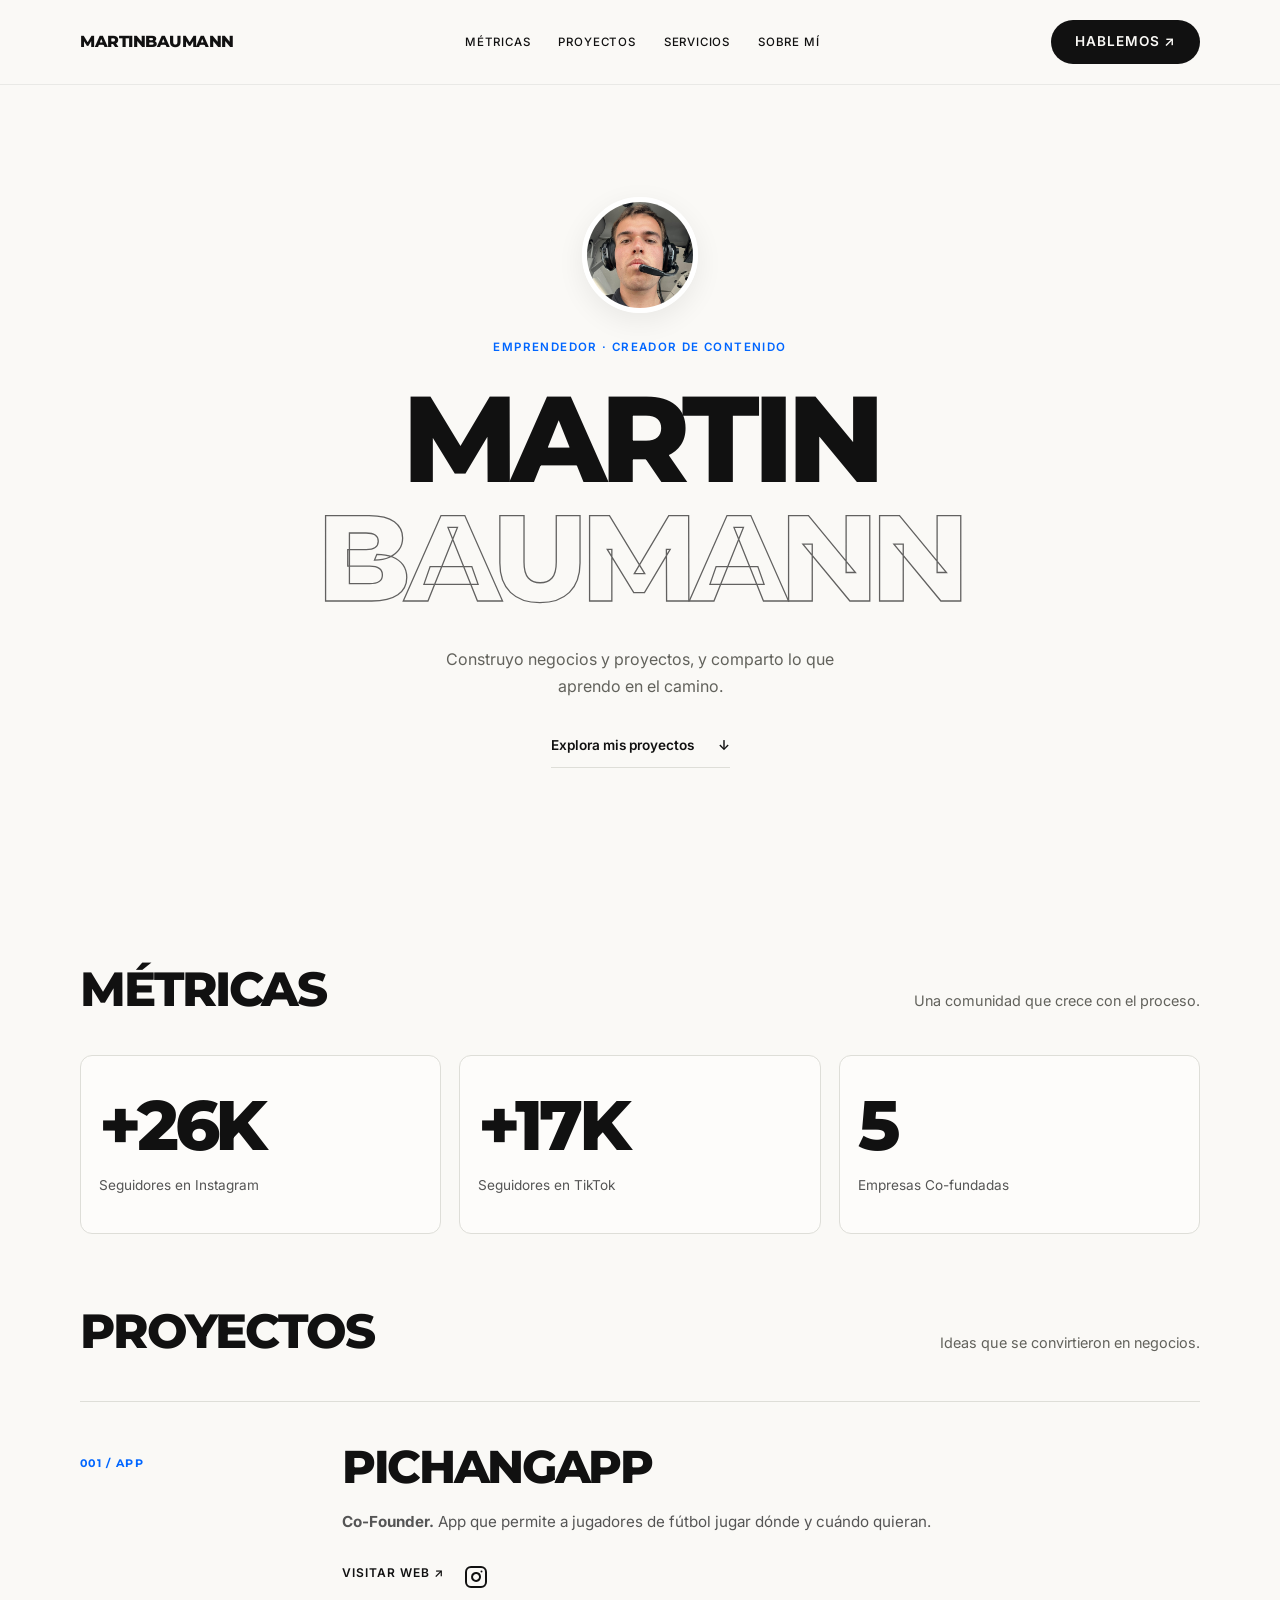
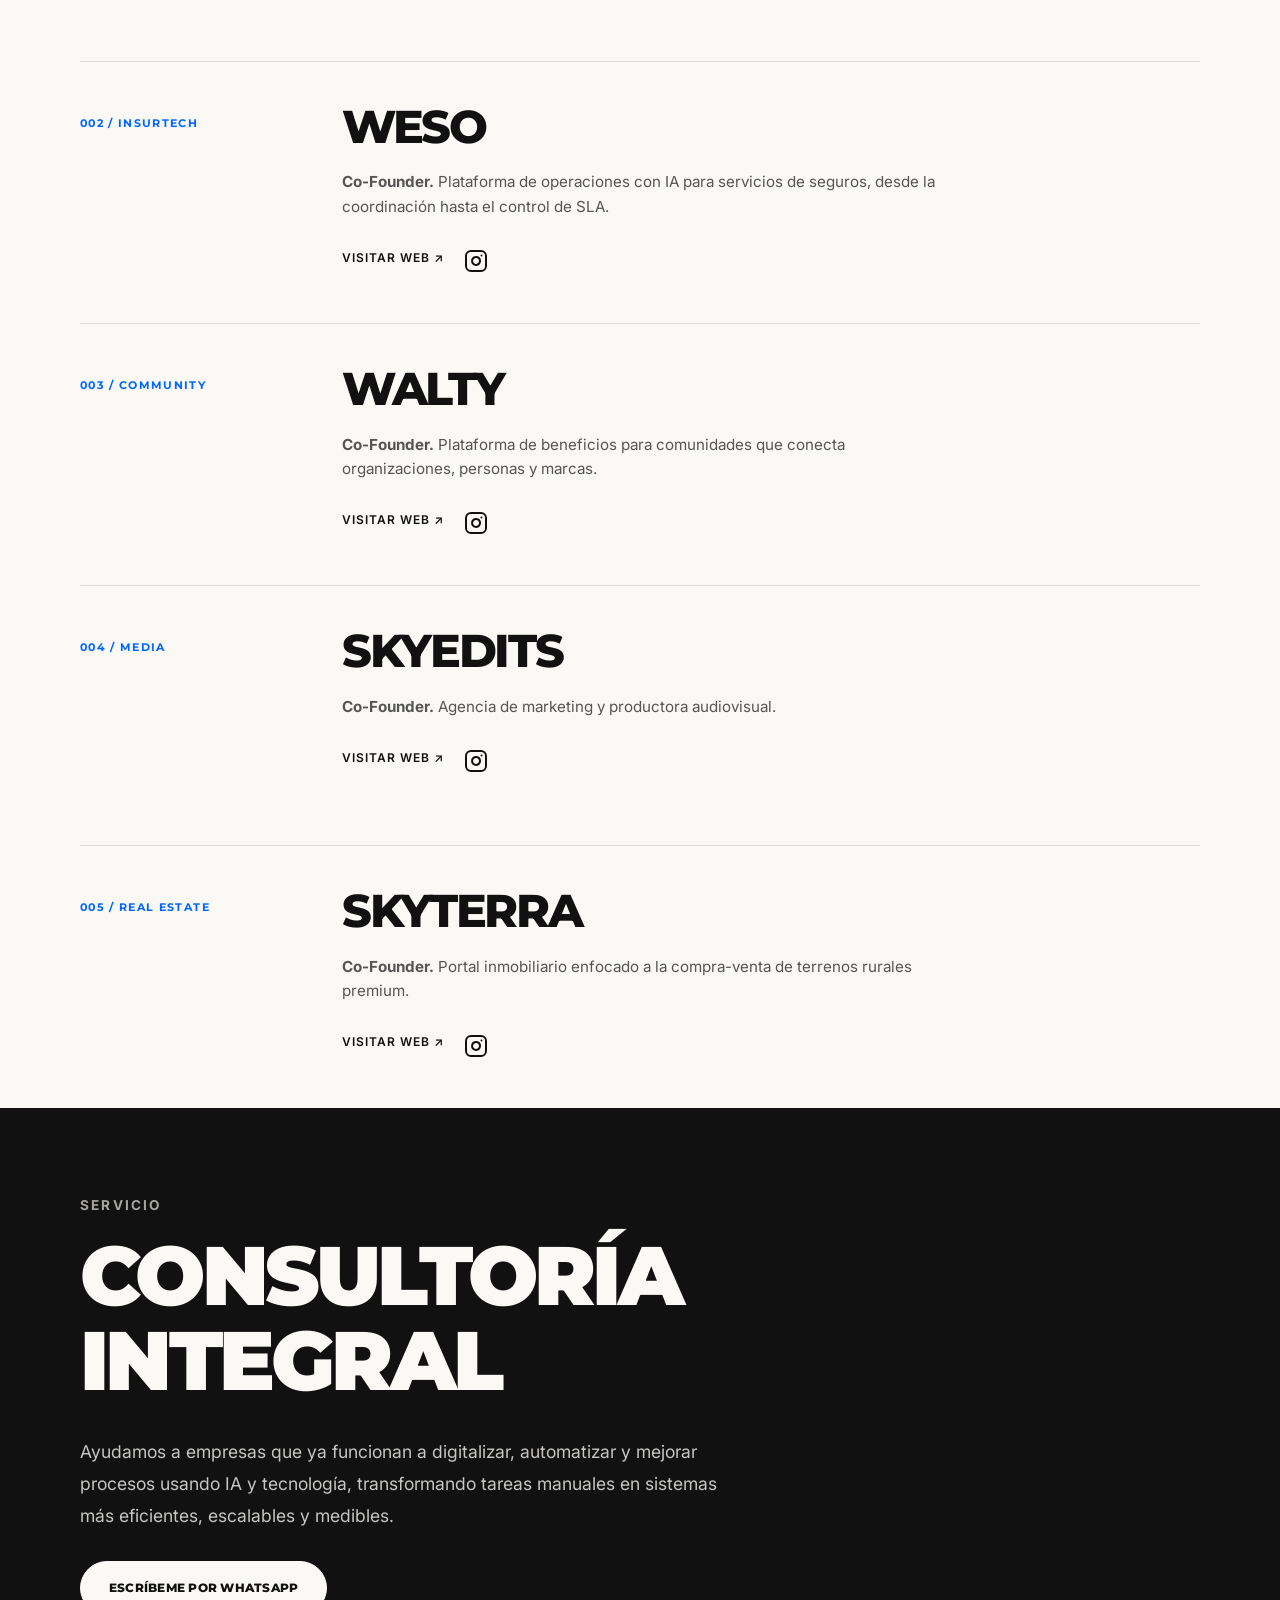
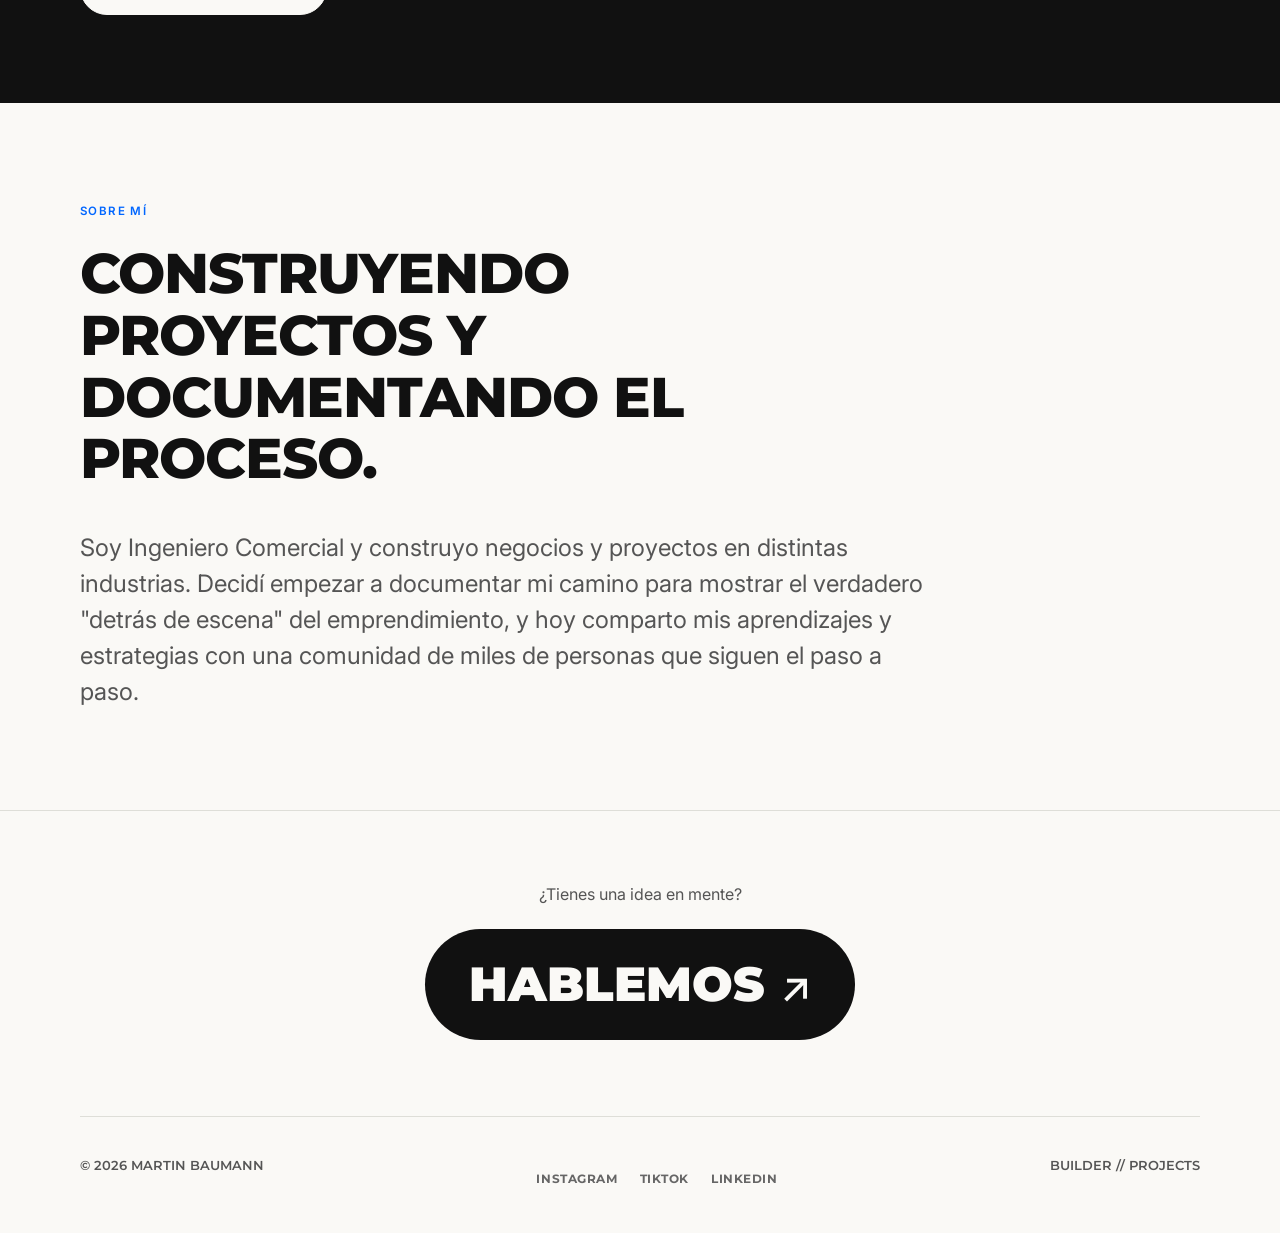
==== index.html @ 8dc0c532 "feat: update bio copy and add social media links to WESO and Walty projects" ====
<!doctype html>
<html lang="es">
  <head>
    <meta charset="UTF-8" />
    <meta name="viewport" content="width=device-width, initial-scale=1.0" />
    <title>Martin Baumann | Emprendedor, Creador de Contenido e Ingeniero Comercial</title>
    <meta
      name="description"
      content="Portfolio de Martin Baumann. Ingeniero Comercial, Emprendedor y Creador de Contenido. Conoce mis proyectos, métricas y servicios."
    />
    <meta name="keywords" content="Martin Baumann, Emprendedor, Creador de Contenido, Ingeniero Comercial, Desarrollo Web, Marketing Integral, Inteligencia Artificial, PichangApp, WESO, Walty, SkyEdits, SkyTerra" />
    <meta name="author" content="Martin Baumann" />
    <meta name="robots" content="index, follow" />
    
    <!-- Open Graph / Facebook -->
    <meta property="og:type" content="website" />
    <meta property="og:title" content="Martin Baumann | Emprendedor y Creador de Contenido" />
    <meta property="og:description" content="Portfolio de Martin Baumann. Ingeniero Comercial, Emprendedor y Creador de Contenido. Conoce mis proyectos, servicios y contactemos." />
    
    <!-- Twitter -->
    <meta name="twitter:card" content="summary_large_image" />
    <meta name="twitter:title" content="Martin Baumann | Emprendedor y Creador de Contenido" />
    <meta name="twitter:description" content="Portfolio de Martin Baumann. Ingeniero Comercial, Emprendedor y Creador de Contenido. Conoce mis proyectos, servicios y contactemos." />

    <meta name="theme-color" content="#faf9f6" />
    <meta name="apple-mobile-web-app-capable" content="yes" />
    <!-- Schema.org para Persona y Organizaciones -->
    <script type="application/ld+json">
    {
      "@context": "https://schema.org",
      "@type": "Person",
      "name": "Martin Baumann",
      "url": "https://martinbaumann.com",
      "jobTitle": "Emprendedor, Creador de Contenido e Ingeniero Comercial",
      "alumniOf": {
        "@type": "CollegeOrUniversity",
        "name": "Universidad Adolfo Ibáñez"
      },
      "founder": [
        {
          "@type": "Organization",
          "name": "WESO",
          "url": "https://weso.ai/"
        },
        {
          "@type": "Organization",
          "name": "Walty",
          "url": "https://walty.cl/"
        },
        {
          "@type": "Organization",
          "name": "PichangApp",
          "url": "https://www.pichang.app"
        },
        {
          "@type": "Organization",
          "name": "SkyEdits",
          "url": "https://www.skyedits.com"
        },
        {
          "@type": "Organization",
          "name": "SkyTerra",
          "url": "https://www.skyterra.cl"
        }
      ],
      "sameAs": [
        "https://instagram.com/martinbaumann_",
        "https://www.tiktok.com/@martinbaumann_",
        "https://www.linkedin.com/in/martin-baumann-064b62186/"
      ],
      "knowsAbout": ["Emprendimiento", "Desarrollo Web", "Marketing Integral", "Inteligencia Artificial", "Negocios"]
    }
    </script>
    <link rel="icon" href="favicon.svg" type="image/svg+xml" />
    <link rel="stylesheet" href="styles.css?v=9" />
  </head>
  <body>
    <a class="skip-link" href="#contenido">Saltar al contenido</a>

    <nav aria-label="Navegación principal">
      <a href="#hero" class="logo">MARTINBAUMANN</a>
      <ul class="nav-links">
        <li><a href="#metricas" title="Ver mis métricas y estadísticas">Métricas</a></li>
        <li><a href="#proyectos" title="Explorar los proyectos y empresas que he fundado">Proyectos</a></li>
        <li><a href="#servicios" title="Conoce los servicios que ofrezco para tu empresa">Servicios</a></li>
        <li><a href="#sobre-mi" title="Lee más sobre mi historia y perfil profesional">Sobre mí</a></li>
      </ul>
      <a href="https://instagram.com/martinbaumann_" target="_blank" rel="noreferrer" class="nav-cta" title="Contáctame enviándome un mensaje directo">Hablemos ↗</a>
    </nav>

    <main id="contenido" tabindex="-1">
      <!-- HERO SECTION -->
      <section id="hero">
        <div class="hero-title-container container">
          <div class="profile-pic-container">
            <img src="profile.jpg" alt="Martin Baumann" class="profile-pic" />
          </div>
          <p class="hero-eyebrow">Emprendedor · Creador de contenido</p>
          <h1><span class="huge-type">MARTIN</span>
          <span class="huge-type outline-text">BAUMANN</span></h1>
          <p class="hero-description">Construyo negocios y proyectos, y comparto lo que aprendo en el camino.</p>
          <a class="hero-link" href="#proyectos">Explora mis proyectos <span aria-hidden="true">↓</span></a>
        </div>
      </section>

      <!-- METRICS SECTION -->
      <section id="metricas" class="container">
        <div class="section-heading"><h2>Métricas</h2><p>Una comunidad que crece con el proceso.</p></div>
        <div class="metrics-grid">
          <div class="metric-card">
            <span class="huge-type">+<span class="counter" data-target="26">26</span>K</span>
            <p>Seguidores en Instagram</p>
          </div>
          <div class="metric-card">
            <span class="huge-type">+<span class="counter" data-target="17">17</span>K</span>
            <p>Seguidores en TikTok</p>
          </div>
          <div class="metric-card">
            <span class="huge-type"><span class="counter" data-target="5">5</span></span>
            <p>Empresas Co-fundadas</p>
          </div>
        </div>
      </section>

      <!-- WORK SECTION -->
      <section id="proyectos" class="container">
        <div class="section-heading"><h2>Proyectos</h2><p>Ideas que se convirtieron en negocios.</p></div>

        <div class="projects-list">
          <!-- Project 1 -->
          <div class="project-row">
            <div class="project-meta">
              <span>001 / APP</span>
            </div>
            <div class="project-content">
              <h3 class="huge-type">PICHANGAPP</h3>
              <p><strong>Co-Founder.</strong> App que permite a jugadores de fútbol jugar dónde y cuándo quieran.</p>
              <div class="project-actions">
                <a href="https://www.pichang.app" target="_blank" rel="noreferrer" title="Visitar el sitio web oficial de PichangApp">VISITAR WEB ↗</a>
                <a href="https://instagram.com/pichang.app" target="_blank" rel="noreferrer" class="project-social" aria-label="Instagram de PichangApp">
                  <svg xmlns="http://www.w3.org/2000/svg" width="24" height="24" viewBox="0 0 24 24" fill="none" stroke="currentColor" stroke-width="2" stroke-linecap="round" stroke-linejoin="round"><rect width="20" height="20" x="2" y="2" rx="5" ry="5"></rect><path d="M16 11.37A4 4 0 1 1 12.63 8 4 4 0 0 1 16 11.37z"></path><line x1="17.5" x2="17.51" y1="6.5" y2="6.5"></line></svg>
                </a>
              </div>
            </div>
          </div>

          <!-- Project 2 -->
          <div class="project-row">
            <div class="project-meta">
              <span>002 / INSURTECH</span>
            </div>
            <div class="project-content">
              <h3 class="huge-type">WESO</h3>
              <p><strong>Co-Founder.</strong> Plataforma de operaciones con IA para servicios de seguros, desde la coordinación hasta el control de SLA.</p>
              <div class="project-actions">
                <a href="https://weso.ai/" target="_blank" rel="noreferrer" title="Visitar el sitio web oficial de WESO">VISITAR WEB ↗</a>
                <a href="https://instagram.com/getweso" target="_blank" rel="noreferrer" class="project-social" aria-label="Instagram de WESO">
                  <svg xmlns="http://www.w3.org/2000/svg" width="24" height="24" viewBox="0 0 24 24" fill="none" stroke="currentColor" stroke-width="2" stroke-linecap="round" stroke-linejoin="round"><rect width="20" height="20" x="2" y="2" rx="5" ry="5"></rect><path d="M16 11.37A4 4 0 1 1 12.63 8 4 4 0 0 1 16 11.37z"></path><line x1="17.5" x2="17.51" y1="6.5" y2="6.5"></line></svg>
                </a>
              </div>
            </div>
          </div>

          <!-- Project 3 -->
          <div class="project-row">
            <div class="project-meta">
              <span>003 / COMMUNITY</span>
            </div>
            <div class="project-content">
              <h3 class="huge-type">WALTY</h3>
              <p><strong>Co-Founder.</strong> Plataforma de beneficios para comunidades que conecta organizaciones, personas y marcas.</p>
              <div class="project-actions">
                <a href="https://walty.cl/" target="_blank" rel="noreferrer" title="Visitar el sitio web oficial de Walty">VISITAR WEB ↗</a>
                <a href="https://instagram.com/walty.cl" target="_blank" rel="noreferrer" class="project-social" aria-label="Instagram de Walty">
                  <svg xmlns="http://www.w3.org/2000/svg" width="24" height="24" viewBox="0 0 24 24" fill="none" stroke="currentColor" stroke-width="2" stroke-linecap="round" stroke-linejoin="round"><rect width="20" height="20" x="2" y="2" rx="5" ry="5"></rect><path d="M16 11.37A4 4 0 1 1 12.63 8 4 4 0 0 1 16 11.37z"></path><line x1="17.5" x2="17.51" y1="6.5" y2="6.5"></line></svg>
                </a>
              </div>
            </div>
          </div>

          <!-- Project 4 -->
          <div class="project-row">
            <div class="project-meta">
              <span>004 / MEDIA</span>
            </div>
            <div class="project-content">
              <h3 class="huge-type">SKYEDITS</h3>
              <p><strong>Co-Founder.</strong> Agencia de marketing y productora audiovisual.</p>
              <div class="project-actions">
                <a href="https://www.skyedits.com" target="_blank" rel="noreferrer" title="Visitar el sitio web oficial de SkyEdits">VISITAR WEB ↗</a>
                <a href="https://instagram.com/skyedits.cl" target="_blank" rel="noreferrer" class="project-social" aria-label="Instagram de SkyEdits">
                  <svg xmlns="http://www.w3.org/2000/svg" width="24" height="24" viewBox="0 0 24 24" fill="none" stroke="currentColor" stroke-width="2" stroke-linecap="round" stroke-linejoin="round"><rect width="20" height="20" x="2" y="2" rx="5" ry="5"></rect><path d="M16 11.37A4 4 0 1 1 12.63 8 4 4 0 0 1 16 11.37z"></path><line x1="17.5" x2="17.51" y1="6.5" y2="6.5"></line></svg>
                </a>
              </div>
            </div>
          </div>

          <!-- Project 5 -->
          <div class="project-row">
            <div class="project-meta">
              <span>005 / REAL ESTATE</span>
            </div>
            <div class="project-content">
              <h3 class="huge-type">SKYTERRA</h3>
              <p><strong>Co-Founder.</strong> Portal inmobiliario enfocado a la compra-venta de terrenos rurales premium.</p>
              <div class="project-actions">
                <a href="https://www.skyterra.cl" target="_blank" rel="noreferrer" title="Visitar el sitio web oficial de SkyTerra">VISITAR WEB ↗</a>
                <a href="https://instagram.com/skyterra.cl" target="_blank" rel="noreferrer" class="project-social" aria-label="Instagram de SkyTerra">
                  <svg xmlns="http://www.w3.org/2000/svg" width="24" height="24" viewBox="0 0 24 24" fill="none" stroke="currentColor" stroke-width="2" stroke-linecap="round" stroke-linejoin="round"><rect width="20" height="20" x="2" y="2" rx="5" ry="5"></rect><path d="M16 11.37A4 4 0 1 1 12.63 8 4 4 0 0 1 16 11.37z"></path><line x1="17.5" x2="17.51" y1="6.5" y2="6.5"></line></svg>
                </a>
              </div>
            </div>
          </div>
        </div>
      </section>

      <!-- SERVICES SECTION -->
      <section id="servicios" class="services-section">
        <div class="services-inner">
          <p class="service-eyebrow">Servicio</p>
          <h2>Consultoría Integral</h2>
          <p class="service-copy">
            Ayudamos a empresas que ya funcionan a digitalizar, automatizar y mejorar procesos usando IA y tecnología, transformando tareas manuales en sistemas más eficientes, escalables y medibles.
          </p>
          <a
            href="https://wa.me/56999444522?text=Hola%20Martin%2C%20quiero%20conversar%20sobre%20consultor%C3%ADa%20integral%20para%20mi%20empresa."
            target="_blank"
            rel="noreferrer"
            class="service-whatsapp"
            title="Escríbeme por WhatsApp"
          >
            Escríbeme por WhatsApp
          </a>
        </div>
      </section>

      <!-- INTRO -->
      <section id="sobre-mi">
        <div class="container">
          <div class="about-content">
            <p class="hero-eyebrow">Sobre mí</p>
            <h2 style="font-size: clamp(2rem, 5vw, 3.5rem); line-height: 1.1; font-family: var(--heading-font); margin-bottom: 40px; text-transform: uppercase; font-weight: 800; letter-spacing: -1px;">
              Construyendo proyectos y documentando el proceso.
            </h2>
            <p style="font-size: clamp(1.2rem, 3vw, 1.5rem); font-weight: 400; color: #555; line-height: 1.5;">
              Soy Ingeniero Comercial y construyo negocios y proyectos en distintas industrias. Decidí empezar a documentar mi camino para mostrar el verdadero "detrás de escena" del emprendimiento, y hoy comparto mis aprendizajes y estrategias con una comunidad de miles de personas que siguen el paso a paso.
            </p>
          </div>
        </div>
      </section>

      <!-- FOOTER / CONTACT -->
      <footer id="contacto">
        <div class="container">
          <div class="footer-cta">
            <p class="cta-subtitle">¿Tienes una idea en mente?</p>
            <a href="https://instagram.com/martinbaumann_" target="_blank" rel="noreferrer" class="massive-text-cta" title="Enviar mensaje directo por Instagram a Martin Baumann">
              HABLEMOS <span class="arrow">↗</span>
            </a>
          </div>
          <div class="divider"></div>
          <div style="display: flex; justify-content: space-between; font-family: var(--heading-font); font-size: 0.8rem; text-transform: uppercase; color: #555; flex-wrap: wrap; gap: 20px; font-weight: 600;">
            <div>© <span id="year"></span> MARTIN BAUMANN</div>
            <div class="social-links">
              <a href="https://instagram.com/martinbaumann_" target="_blank" rel="noreferrer" title="Perfil de Instagram de Martin Baumann">INSTAGRAM</a>
              <a href="https://www.tiktok.com/@martinbaumann_" target="_blank" rel="noreferrer" title="Perfil de TikTok de Martin Baumann">TIKTOK</a>
              <a href="https://www.linkedin.com/in/martin-baumann-064b62186/" target="_blank" rel="noreferrer" title="Perfil de LinkedIn de Martin Baumann">LINKEDIN</a>
            </div>
            <div>BUILDER // PROJECTS</div>
          </div>
        </div>
      </footer>
    </main>

    <script src="script.js?v=4"></script>
  </body>
</html>
---- styles.css ----
@import url('https://fonts.googleapis.com/css2?family=Inter:wght@300;400;500;600&family=Montserrat:wght@400;600;700;800;900&display=swap');

:root {
  --bg: #faf9f6;
  --fg: #111111;
  --accent: #0066ff; /* Azul moderno / Celeste oscuro */
  --gray: #e0e0e0;
  --heading-font: "Montserrat", sans-serif;
  --body-font: "Inter", sans-serif;
}

* {
  margin: 0;
  padding: 0;
  box-sizing: border-box;
  cursor: crosshair;
}

html, body {
  overflow-x: hidden;
  max-width: 100vw;
}

body {
  background-color: var(--bg);
  color: var(--fg);
  font-family: var(--body-font);
  line-height: 1.4;
  -webkit-font-smoothing: antialiased;
}

::-webkit-scrollbar {
  width: 5px;
}
::-webkit-scrollbar-track {
  background: var(--bg);
}
::-webkit-scrollbar-thumb {
  background: var(--accent);
}

.huge-type {
  font-family: var(--heading-font);
  font-weight: 800;
  font-size: clamp(2rem, 7vw, 8rem);
  line-height: 0.9;
  letter-spacing: -0.01em;
  text-transform: uppercase;
  word-wrap: break-word;
}

.outline-text {
  -webkit-text-stroke: 1px var(--fg);
  color: transparent;
  opacity: 0.2;
}

.container {
  width: 100%;
  max-width: 1200px;
  margin: 0 auto;
  position: relative;
  padding: 0 20px;
}

section {
  padding: 100px 0;
  min-height: 100vh;
  display: flex;
  flex-direction: column;
  justify-content: center;
}

nav {
  position: fixed;
  top: 0;
  width: 100%;
  padding: 30px 60px;
  display: flex;
  justify-content: space-between;
  align-items: center;
  z-index: 1000;
  background: transparent;
  transition: transform 0.4s cubic-bezier(0.16, 1, 0.3, 1), background 0.4s ease, box-shadow 0.4s ease, backdrop-filter 0.4s ease;
}

nav.nav-hidden {
  transform: translateY(-100%);
}

nav.nav-scrolled {
  background: rgba(250, 249, 246, 0.95) !important;
  backdrop-filter: blur(15px) !important;
  -webkit-backdrop-filter: blur(15px) !important;
  box-shadow: 0 4px 30px rgba(0,0,0,0.05);
}

.logo {
  font-family: var(--heading-font);
  font-weight: 800;
  font-size: 1.2rem;
  letter-spacing: -0.5px;
  color: var(--fg);
  text-decoration: none;
}

.nav-links {
  display: flex;
  gap: 40px;
  list-style: none;
  flex-wrap: wrap;
  justify-content: center;
}

.nav-links a {
  color: var(--fg);
  text-decoration: none;
  font-size: 0.85rem;
  text-transform: uppercase;
  font-weight: 500;
  letter-spacing: 1px;
}

.nav-links a:hover {
  color: var(--accent);
}

#hero {
  height: 140vh;
  display: flex;
  align-items: center;
  justify-content: center;
  position: relative;
}

.profile-pic-container {
  width: 160px;
  height: 160px;
  border-radius: 50%;
  overflow: hidden;
  margin-bottom: 10px;
  position: relative;
  z-index: 20;
  box-shadow: 0 20px 40px rgba(0,0,0,0.1);
  will-change: transform, opacity;
}

.profile-pic {
  width: 100%;
  height: 100%;
  object-fit: cover;
  transition: transform 0.6s cubic-bezier(0.16, 1, 0.3, 1);
}

.profile-pic-container:hover .profile-pic {
  transform: scale(1.05);
}

.hero-title-container {
  position: relative;
  z-index: 10;
  display: flex;
  flex-direction: column;
  align-items: center;
  text-align: center;
}

.parallax-text {
  display: block;
  will-change: transform;
}

.project-row {
  display: flex;
  flex-direction: column;
  gap: 20px;
  padding: 60px 0;
  border-top: 1px solid var(--gray);
}

.project-image {
  width: 100%;
  border-radius: 16px;
  overflow: hidden;
  margin-top: 20px;
}
.project-image img {
  width: 100%;
  height: 100%;
  object-fit: cover;
  aspect-ratio: 4/3;
  transition: transform 0.6s cubic-bezier(0.16, 1, 0.3, 1);
}
.project-row:hover .project-image img {
  transform: scale(1.05);
}

@media (min-width: 768px) {
  .project-row {
    flex-direction: row;
    align-items: flex-start;
    gap: 40px;
  }
  .project-meta {
    flex: 0 0 150px;
  }
  .project-content {
    flex: 1;
  }
  .project-image {
    flex: 0 0 300px;
    margin-top: 0;
  }
}

@media (min-width: 1024px) {
  .project-meta {
    flex: 0 0 200px;
  }
  .project-image {
    flex: 0 0 400px;
  }
}

.project-meta span {
  font-family: var(--heading-font);
  color: var(--accent);
  font-weight: 700;
  letter-spacing: 2px;
}

.project-content h3 {
  font-size: clamp(3rem, 6vw, 5rem);
  margin: 0 0 20px 0;
  line-height: 0.9;
  word-wrap: break-word;
}

.project-content p {
  font-size: 1.1rem;
  font-weight: 400;
  color: #555;
  line-height: 1.6;
  margin-bottom: 30px;
}

.project-content a {
  display: inline-block;
  color: var(--fg);
  text-decoration: none;
  font-weight: 600;
  font-family: var(--body-font);
  letter-spacing: 1px;
  padding-bottom: 5px;
  border-bottom: 1px solid transparent;
  transition: border-color 0.3s;
}

.project-content a:hover {
  border-color: var(--accent);
}

.services-section {
  min-height: auto;
  width: 100%;
  background: var(--fg);
  color: var(--bg);
  padding: 120px 20px;
  justify-content: center;
}

.services-inner {
  width: 100%;
  max-width: 980px;
  margin: 0 auto;
}

.service-eyebrow {
  margin-bottom: 18px;
  color: rgba(250, 249, 246, 0.64);
  font-size: 0.85rem;
  font-weight: 700;
  letter-spacing: 0.16em;
  text-transform: uppercase;
}

.services-section h2 {
  max-width: 860px;
  margin: 0;
  font-family: var(--heading-font);
  font-size: clamp(3rem, 9vw, 7rem);
  font-weight: 900;
  line-height: 0.9;
  text-transform: uppercase;
}

.service-copy {
  max-width: 760px;
  margin: 34px 0 0;
  color: rgba(250, 249, 246, 0.78);
  font-size: clamp(1.1rem, 2vw, 1.45rem);
  line-height: 1.55;
}

.service-whatsapp {
  display: inline-flex;
  align-items: center;
  justify-content: center;
  min-height: 54px;
  margin-top: 42px;
  padding: 16px 28px;
  border: 1px solid var(--bg);
  border-radius: 999px;
  background: var(--bg);
  color: var(--fg);
  font-family: var(--heading-font);
  font-size: 0.9rem;
  font-weight: 800;
  letter-spacing: 0.08em;
  text-decoration: none;
  text-transform: uppercase;
  transition: background-color 0.3s, border-color 0.3s, color 0.3s, transform 0.3s;
}

.service-whatsapp:hover {
  background: var(--accent);
  border-color: var(--accent);
  color: #ffffff;
  transform: translateY(-2px);
}

.sticky-type {
  position: sticky;
  top: 15%;
  font-size: clamp(3rem, 10vw, 8rem);
  line-height: 0.9;
  opacity: 0.12;
  z-index: 0;
  pointer-events: none;
  font-family: var(--heading-font);
  font-weight: 800;
}

footer {
  padding: 100px 0 60px;
  background: transparent;
  border-top: 1px solid var(--gray);
  overflow: hidden;
}

.footer-cta {
  text-align: center;
  padding: 120px 0 100px;
}

.cta-subtitle {
  font-family: var(--body-font);
  font-size: 1.2rem;
  color: #555;
  margin-bottom: 30px;
  text-transform: uppercase;
  letter-spacing: 2px;
}

.massive-text-cta {
  font-family: var(--heading-font);
  font-size: clamp(2rem, 5vw, 3.5rem);
  font-weight: 900;
  text-transform: uppercase;
  color: var(--bg);
  background-color: var(--fg);
  padding: 24px 64px;
  border-radius: 100px;
  text-decoration: none;
  display: inline-flex;
  align-items: center;
  justify-content: center;
  gap: 15px;
  transition: all 0.4s cubic-bezier(0.16, 1, 0.3, 1);
}

.massive-text-cta:hover {
  background-color: var(--accent);
  transform: translateY(-5px);
  box-shadow: 0 15px 30px rgba(0, 102, 255, 0.2);
}

.massive-text-cta .arrow {
  font-size: 0.9em;
  font-family: var(--body-font);
  font-weight: 500;
  transition: transform 0.3s ease;
}

.massive-text-cta:hover .arrow {
  transform: translate(5px, -5px);
}

.nav-cta {
  font-family: var(--body-font);
  font-size: 0.85rem;
  font-weight: 600;
  text-transform: uppercase;
  letter-spacing: 1px;
  color: var(--bg);
  background-color: var(--fg);
  padding: 10px 24px;
  border-radius: 50px;
  text-decoration: none;
  transition: background-color 0.3s, transform 0.3s;
}

.nav-cta:hover {
  background-color: var(--accent);
  transform: translateY(-2px);
}

.blob {
  position: fixed;
  width: 400px;
  height: 400px;
  background: radial-gradient(circle, rgba(0, 102, 255, 0.06) 0%, rgba(250, 249, 246, 0) 70%);
  border-radius: 50%;
  pointer-events: none;
  z-index: -1;
  transition: transform 0.1s ease-out;
}

.divider {
  height: 1px;
  background: var(--gray);
  width: 100%;
  margin: 40px 0;
}

/* Responsive */
@media (max-width: 1024px) {
  nav {
    padding: 20px;
  }
}

@media (max-width: 768px) {
  .logo {
    display: none;
  }
  nav {
    display: flex;
    justify-content: flex-end;
    align-items: center;
    background: rgba(250, 249, 246, 0.92);
    backdrop-filter: blur(12px);
    -webkit-backdrop-filter: blur(12px);
    padding: 12px 14px;
  }
  .nav-links {
    display: none;
  }
  .nav-cta {
    padding: 8px 15px;
    font-size: 0.75rem;
    white-space: nowrap;
  }
  .blob {
    display: none !important;
  }
  .profile-pic-container {
    width: 120px;
    height: 120px;
  }
  #hero {
    height: 100svh;
    min-height: 100svh;
    padding: 0;
  }
  .huge-type {
    font-size: clamp(2.5rem, 12vw, 8rem);
  }
  .hero-title-container span[style] {
    padding-left: 0 !important;
  }
  section {
    padding: 60px 0;
  }
}

@media (max-width: 480px) {
  .hero-title-container span[style] {
    padding-left: 0 !important;
  }
  .project-content h3 {
    font-size: clamp(2.5rem, 10vw, 4rem);
  }
}

.metrics-grid {
  display: grid;
  grid-template-columns: repeat(auto-fit, minmax(250px, 1fr));
  gap: 2rem;
  margin-top: 4rem;
}

.metric-card {
  border: 1px solid var(--gray);
  padding: 3rem 2rem;
  text-align: center;
  transition: border-color 0.3s ease;
}

.metric-card:hover {
  border-color: var(--accent);
}

.metric-card .huge-type {
  font-size: clamp(4rem, 10vw, 6rem);
  display: block;
  margin-bottom: 0.5rem;
  white-space: nowrap;
}

.metric-card p {
  font-size: 1.1rem;
  color: #555;
  font-weight: 400;
}

.social-links {
  display: flex;
  gap: 30px;
  flex-wrap: wrap;
}

.social-links a {
  color: #666;
  text-decoration: none;
  font-family: var(--heading-font);
  font-weight: 700;
  text-transform: uppercase;
  transition: color 0.3s, transform 0.3s;
  font-size: 0.85rem;
  letter-spacing: 0.05em;
}

.social-links a:hover {
  color: var(--fg);
  transform: translateY(-2px);
}

.services-grid {
  display: grid;
  grid-template-columns: repeat(auto-fit, minmax(300px, 1fr));
  gap: 2rem;
}

.service-card {
  background: #ffffff;
  padding: 40px;
  border-radius: 16px;
  border: 1px solid var(--gray);
  transition: transform 0.3s ease, box-shadow 0.3s ease, border-color 0.3s ease;
}

.service-card:hover {
  transform: translateY(-5px);
  box-shadow: 0 10px 30px rgba(0, 0, 0, 0.05);
  border-color: var(--accent);
}
/* Visual refinement: preserve the original palette and typographic identity. */
:root { --gray: #deded8; --muted: #62625c; }
* { cursor: auto; }
a, button { cursor: pointer; }
html { scroll-behavior: smooth; scroll-padding-top: 110px; }
::selection { background: #0066ff; color: white; }
a:focus-visible { outline: 3px solid var(--accent); outline-offset: 6px; border-radius: 4px; }
.skip-link { position: fixed; top: -100px; left: 20px; z-index: 1100; padding: 14px 20px; background: var(--fg); color: white; }
.skip-link:focus { top: 12px; }
.container { max-width: 1200px; padding-inline: 40px; }
section { min-height: auto; padding-block: 100px; }
nav { padding: 20px max(32px, calc((100vw - 1120px) / 2)); gap: 24px; background: rgba(250,249,246,.94); border-bottom: 1px solid rgba(17,17,17,.07); backdrop-filter: blur(16px); }
.logo { font-size: 1rem; }
.nav-links { gap: 28px; }
.nav-links a { display: inline-flex; align-items: center; min-height: 44px; font-size: .72rem; letter-spacing: .07em; }
.nav-links a[aria-current="location"] { color: var(--accent); }
.nav-cta { white-space: nowrap; min-height: 44px; display: inline-flex; align-items: center; }
#hero { height: auto; min-height: min(900px, 100svh); padding: 145px 24px 80px; }
.hero-title-container { gap: 0; }
.profile-pic-container { width: 116px; height: 116px; margin-bottom: 26px; border: 5px solid white; box-shadow: 0 8px 28px #11111112; }
.hero-eyebrow { color: var(--accent); font-size: .72rem; font-weight: 600; letter-spacing: .12em; text-transform: uppercase; margin-bottom: 24px; }
.hero-title-container h1 { width: 100%; }
.hero-title-container .huge-type { display: block; font-size: clamp(3rem, 9.5vw, 8rem); letter-spacing: -.055em; line-height: .98; }
.outline-text { opacity: .65; -webkit-text-stroke: 1.3px var(--fg); }
.hero-description { max-width: 410px; margin: 28px auto 0; font-size: 1rem; line-height: 1.7; color: var(--muted); }
.hero-link { display: inline-flex; align-items: center; gap: 24px; color: var(--fg); text-decoration: none; border-bottom: 1px solid var(--gray); padding: 12px 0; margin-top: 24px; font-size: .85rem; font-weight: 600; }
.hero-link:hover { color: var(--accent); border-color: var(--accent); }
#metricas { padding-top: 56px; padding-bottom: 64px; }
.section-heading { display: flex; align-items: baseline; justify-content: space-between; gap: 24px; }
.section-heading h2 { font-family: var(--heading-font); font-size: clamp(1.8rem, 4vw, 3rem); font-weight: 800; text-transform: uppercase; letter-spacing: -.045em; }
.section-heading p { color: var(--muted); font-size: .9rem; line-height: 1.6; }
.metrics-grid { grid-template-columns: repeat(3, minmax(0, 1fr)); gap: 18px; margin-top: 32px; }
.metric-card { padding: 38px 18px; text-align: left; border-radius: 12px; background: #ffffff70; }
.metric-card .huge-type { font-size: clamp(2.5rem, 5.5vw, 4.8rem); letter-spacing: -.06em; margin-bottom: 18px; }
.metric-card p { font-size: .85rem; }
.projects-list { margin-top: 36px; }
.project-row { display: grid; grid-template-columns: minmax(0, 1fr) minmax(0, 1fr); gap: 20px 56px; padding: 40px 0; align-items: center; }
.project-meta { grid-column: 1; align-self: end; }
.project-meta span { font-size: .7rem; letter-spacing: .12em; }
.project-content { grid-column: 1; align-self: start; min-width: 0; }
.project-content h3 { font-size: clamp(1.8rem, 3.6vw, 3rem); letter-spacing: -.05em; line-height: 1.1; overflow-wrap: normal; }
.project-content p { max-width: 390px; font-size: .95rem; margin-bottom: 20px; }
.project-content a { min-height: 44px; display: inline-flex; align-items: center; font-size: .75rem; }
.project-content a:hover { color: var(--accent); }
.project-image { grid-column: 2; grid-row: 1 / span 2; margin: 0; border-radius: 12px; }
.project-image img { display: block; aspect-ratio: 16 / 11; }
.services-section { padding: 88px 40px; }
.services-inner { max-width: 1120px; }
.services-section h2 { font-size: clamp(2.3rem, 6.5vw, 5.5rem); line-height: 1.02; letter-spacing: -.045em; max-width: 800px; }
.service-copy { font-size: 1.1rem; max-width: 670px; line-height: 1.8; }
.service-whatsapp { font-size: .75rem; letter-spacing: .02em; margin-top: 30px; }
#sobre-mi { padding-block: 100px; }
.about-content { max-width: 850px; }
footer { padding: 0 0 32px; }
.footer-cta { padding: 72px 0 36px; }
.cta-subtitle { text-transform: none; letter-spacing: 0; font-size: 1rem; margin-bottom: 24px; }
.massive-text-cta { font-size: clamp(1.6rem, 4vw, 3rem); padding: 22px 44px; }
.social-links { gap: 22px; }
.social-links a { display: inline-flex; align-items: center; min-height: 44px; font-size: .72rem; }
@media (max-width: 800px) {
  nav { padding: 12px 24px; flex-wrap: wrap; justify-content: space-between; gap: 6px 16px; }
  .logo { display: block; font-size: .85rem; }
  .nav-cta { font-size: .7rem; padding: 10px 16px; }
  .nav-links { display: flex; order: 3; width: 100%; justify-content: space-between; gap: 8px; }
  .nav-links a { font-size: .65rem; min-height: 36px; }
  html { scroll-padding-top: 130px; }
  .container { padding-inline: 24px; }
  #hero { padding: 160px 0 64px; min-height: 760px; min-height: max(720px, 92svh); }
  .section-heading { flex-direction: column; gap: 8px; }
  section { padding-block: 64px; }
  .project-row { gap: 16px 28px; }
  .project-content h3 { font-size: clamp(1.7rem, 4vw, 2.5rem); }
  .services-section { padding: 64px 24px; }
  #sobre-mi { padding-block: 64px; }
}
@media (max-width: 540px) {
  .hero-title-container .huge-type { font-size: 13vw; }
  .hero-eyebrow { font-size: .6rem; letter-spacing: .08em; }
  .hero-description { max-width: 300px; font-size: .95rem; }
  .metrics-grid { grid-template-columns: 1fr; gap: 0; border-top: 1px solid var(--gray); }
  .metric-card { display: flex; align-items: center; gap: 20px; padding: 24px 0; border: 0; border-bottom: 1px solid var(--gray); border-radius: 0; background: transparent; }
  .metric-card .huge-type { font-size: 2.8rem; margin: 0; flex: 0 0 130px; }
  .metric-card p { line-height: 1.5; }
  .project-row { grid-template-columns: 1fr; padding-block: 30px; }
  .project-image { grid-column: 1; grid-row: 3; margin-top: 8px; }
  .project-content h3 { font-size: clamp(1.7rem, 8vw, 2.6rem); }
  .service-whatsapp { padding-inline: 20px; }
  .massive-text-cta { padding: 20px 32px; }
}
@media (prefers-reduced-motion: reduce) {
  html { scroll-behavior: auto; }
  *, *::before, *::after { animation: none !important; transition: none !important; }
}

/* Scroll choreography: entrances, staggered content and continuous image depth. */
@media (prefers-reduced-motion: no-preference) {
  .motion-enabled nav::after {
    content: ""; position: absolute; bottom: -1px; left: 0; width: 100%; height: 2px;
    background: var(--accent); transform: scaleX(var(--scroll-progress, 0)); transform-origin: left;
    pointer-events: none;
  }
  .motion-enabled .scroll-reveal {
    opacity: 0; translate: 0 32px;
    transition: opacity .8s ease, translate 1s cubic-bezier(.2,.75,.2,1);
    transition-delay: var(--reveal-delay, 0ms);
  }
  .motion-enabled .scroll-reveal.is-visible,
  .motion-enabled .scroll-reveal:focus-within { opacity: 1; translate: 0 0; }
  .motion-enabled .project-image.scroll-reveal {
    clip-path: inset(7% 0 7% 0 round 12px);
    transition: opacity .9s ease, translate 1.1s cubic-bezier(.2,.75,.2,1), clip-path 1.2s cubic-bezier(.2,.75,.2,1);
  }
  .motion-enabled .project-image.is-visible { clip-path: inset(0 round 12px); }
  .motion-enabled .project-image img {
    transform: translateY(var(--photo-shift, 0px)) scale(1.12);
    transition: scale .65s cubic-bezier(.2,.75,.2,1);
  }
  .motion-enabled .project-row:hover .project-image img { scale: 1.025; }
  .motion-enabled .hero-title-container h1 span:first-child { translate: calc(-1 * var(--hero-shift, 0px)) 0; }
  .motion-enabled .hero-title-container h1 span:last-child { translate: var(--hero-shift, 0px) 0; }
  .motion-enabled .profile-pic-container { translate: 0 var(--portrait-shift, 0px); }
  .motion-enabled .hero-title-container > * { animation: hero-enter 1s cubic-bezier(.2,.75,.2,1) backwards; }
  .motion-enabled .hero-title-container > :nth-child(2) { animation-delay: .1s; }
  .motion-enabled .hero-title-container > :nth-child(3) { animation-delay: .18s; }
  .motion-enabled .hero-title-container > :nth-child(4) { animation-delay: .28s; }
  .motion-enabled .hero-title-container > :nth-child(5) { animation-delay: .38s; }
  .motion-enabled .hero-link span { animation: scroll-cue 2.4s ease-in-out 3; }
  @keyframes hero-enter { from { opacity: 0; transform: translateY(24px); } to { opacity: 1; transform: translateY(0); } }
  @keyframes scroll-cue { 0%, 100% { transform: translateY(0); } 50% { transform: translateY(5px); } }
}
@media print {
  .motion-enabled .scroll-reveal { opacity: 1; translate: none; clip-path: none; }
}

/* Project list without imagery: the layout gives each venture room to breathe. */
.projects-list .project-row {
  position: relative;
  grid-template-columns: minmax(120px, 0.24fr) minmax(0, 1fr);
  gap: 24px 56px;
  min-height: 260px;
  align-items: center;
  isolation: isolate;
}

.projects-list .project-row::after {
  content: "↗";
  position: absolute;
  right: 4px;
  top: 50%;
  color: var(--accent);
  font-family: var(--heading-font);
  font-size: 1.5rem;
  opacity: 0;
  transform: translate(-12px, -50%);
  transition: opacity .35s ease, transform .5s cubic-bezier(.2,.75,.2,1);
}

.projects-list .project-row:hover::after,
.projects-list .project-row:focus-within::after {
  opacity: 1;
  transform: translate(0, -50%);
}

.projects-list .project-meta,
.projects-list .project-content { grid-column: auto; }

.projects-list .project-meta { align-self: start; padding-top: 8px; }
.projects-list .project-content { max-width: 760px; }
.projects-list .project-content h3 { margin-bottom: 18px; }
.projects-list .project-content p { max-width: 600px; }
.project-actions { display: flex; align-items: center; gap: 20px; flex-wrap: wrap; }
.project-social { border-bottom: 0 !important; padding: 0 !important; }
.project-social:hover { color: var(--accent); }

@media (max-width: 800px) {
  .projects-list .project-row {
    grid-template-columns: 1fr;
    gap: 12px;
    min-height: 0;
    padding-block: 34px;
  }
  .projects-list .project-meta { padding-top: 0; }
  .projects-list .project-content { grid-column: 1; }
  .projects-list .project-row::after { right: 0; top: 34px; }
}

@media (prefers-reduced-motion: reduce) {
  .projects-list .project-row::after { transition: none; }
}
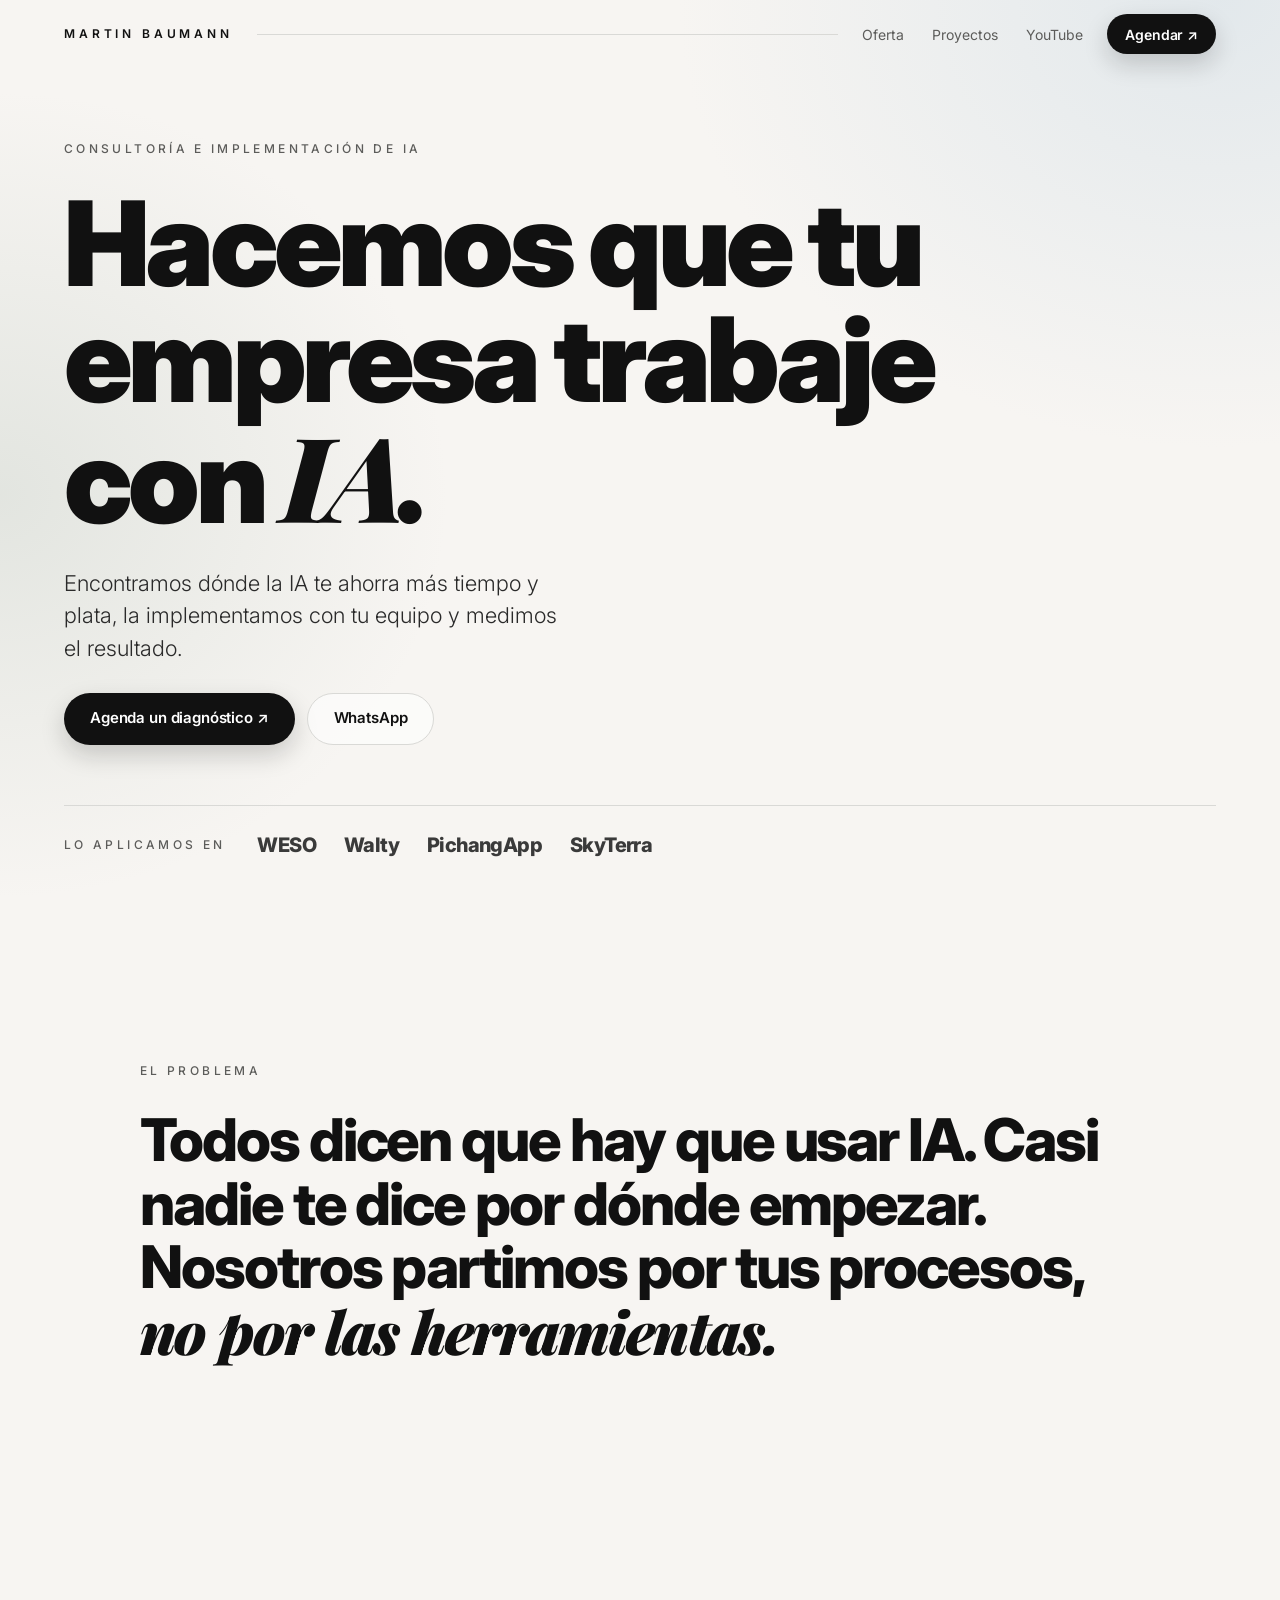
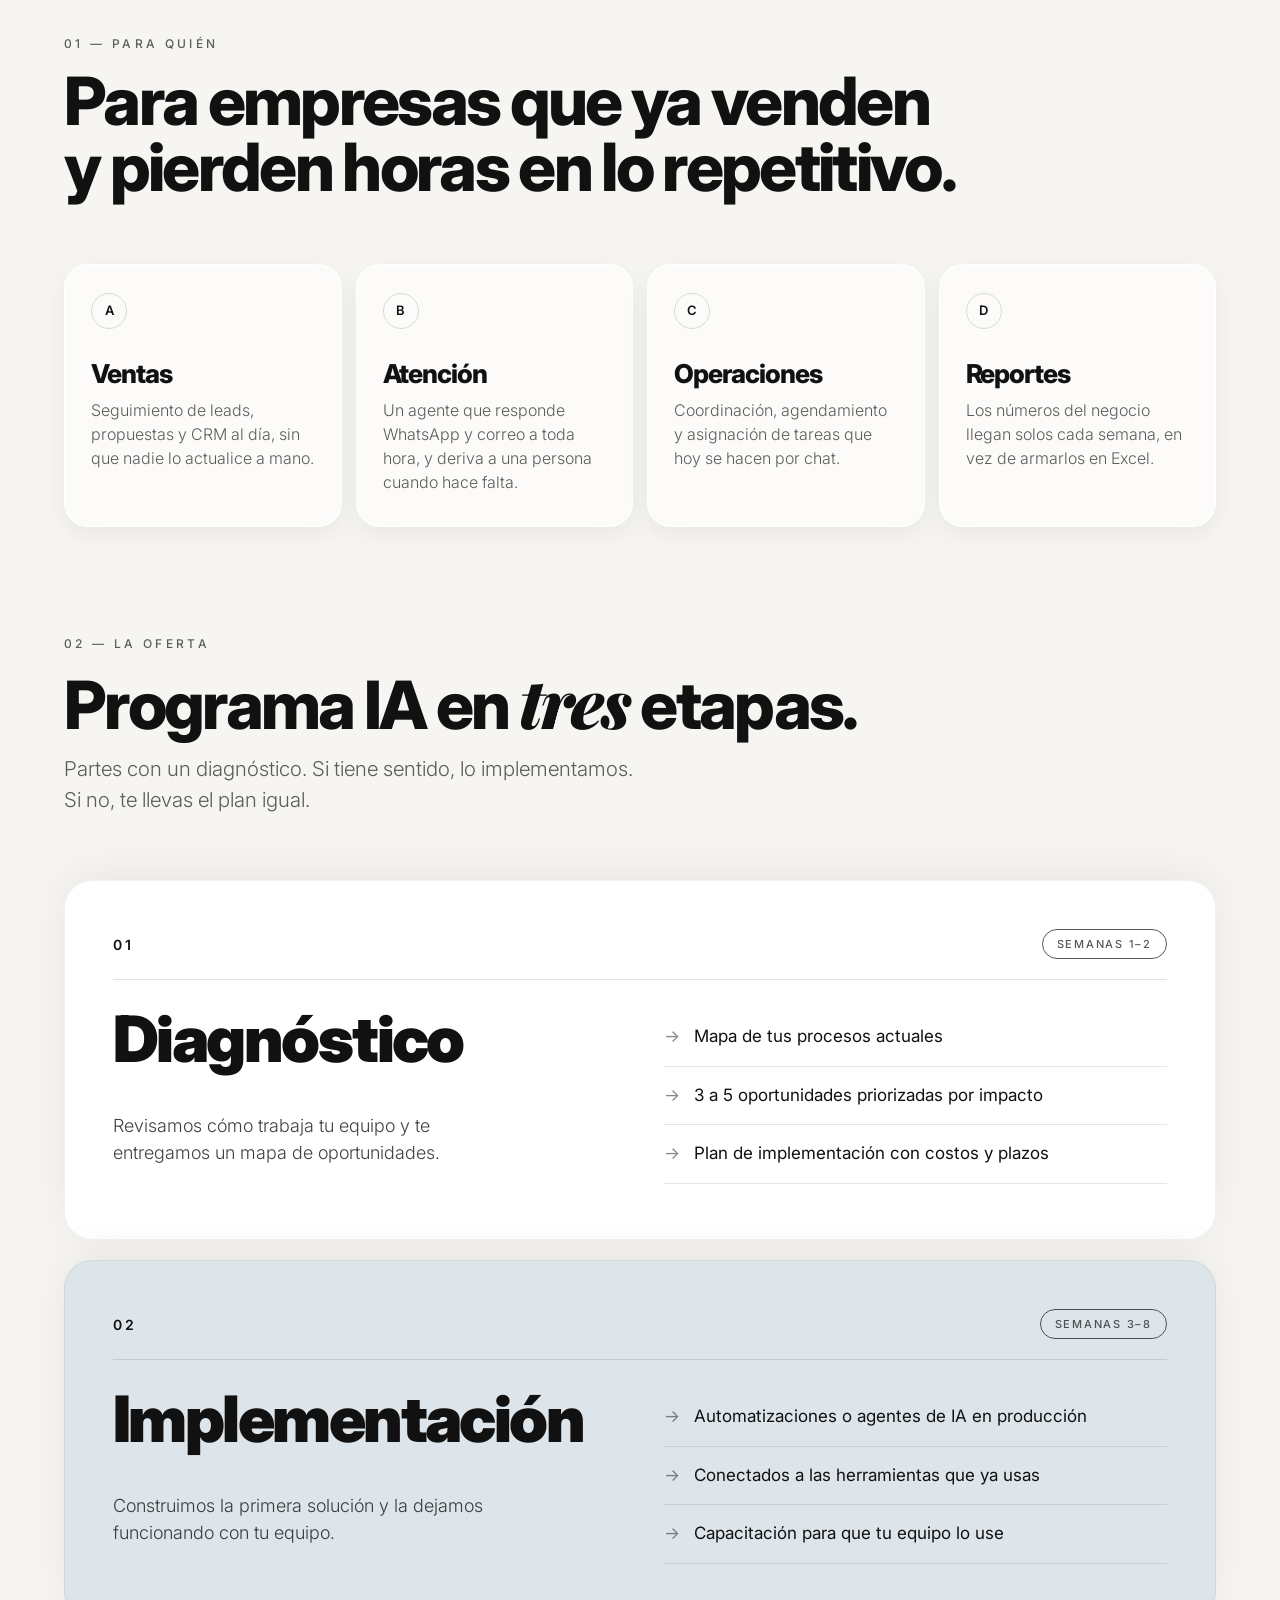
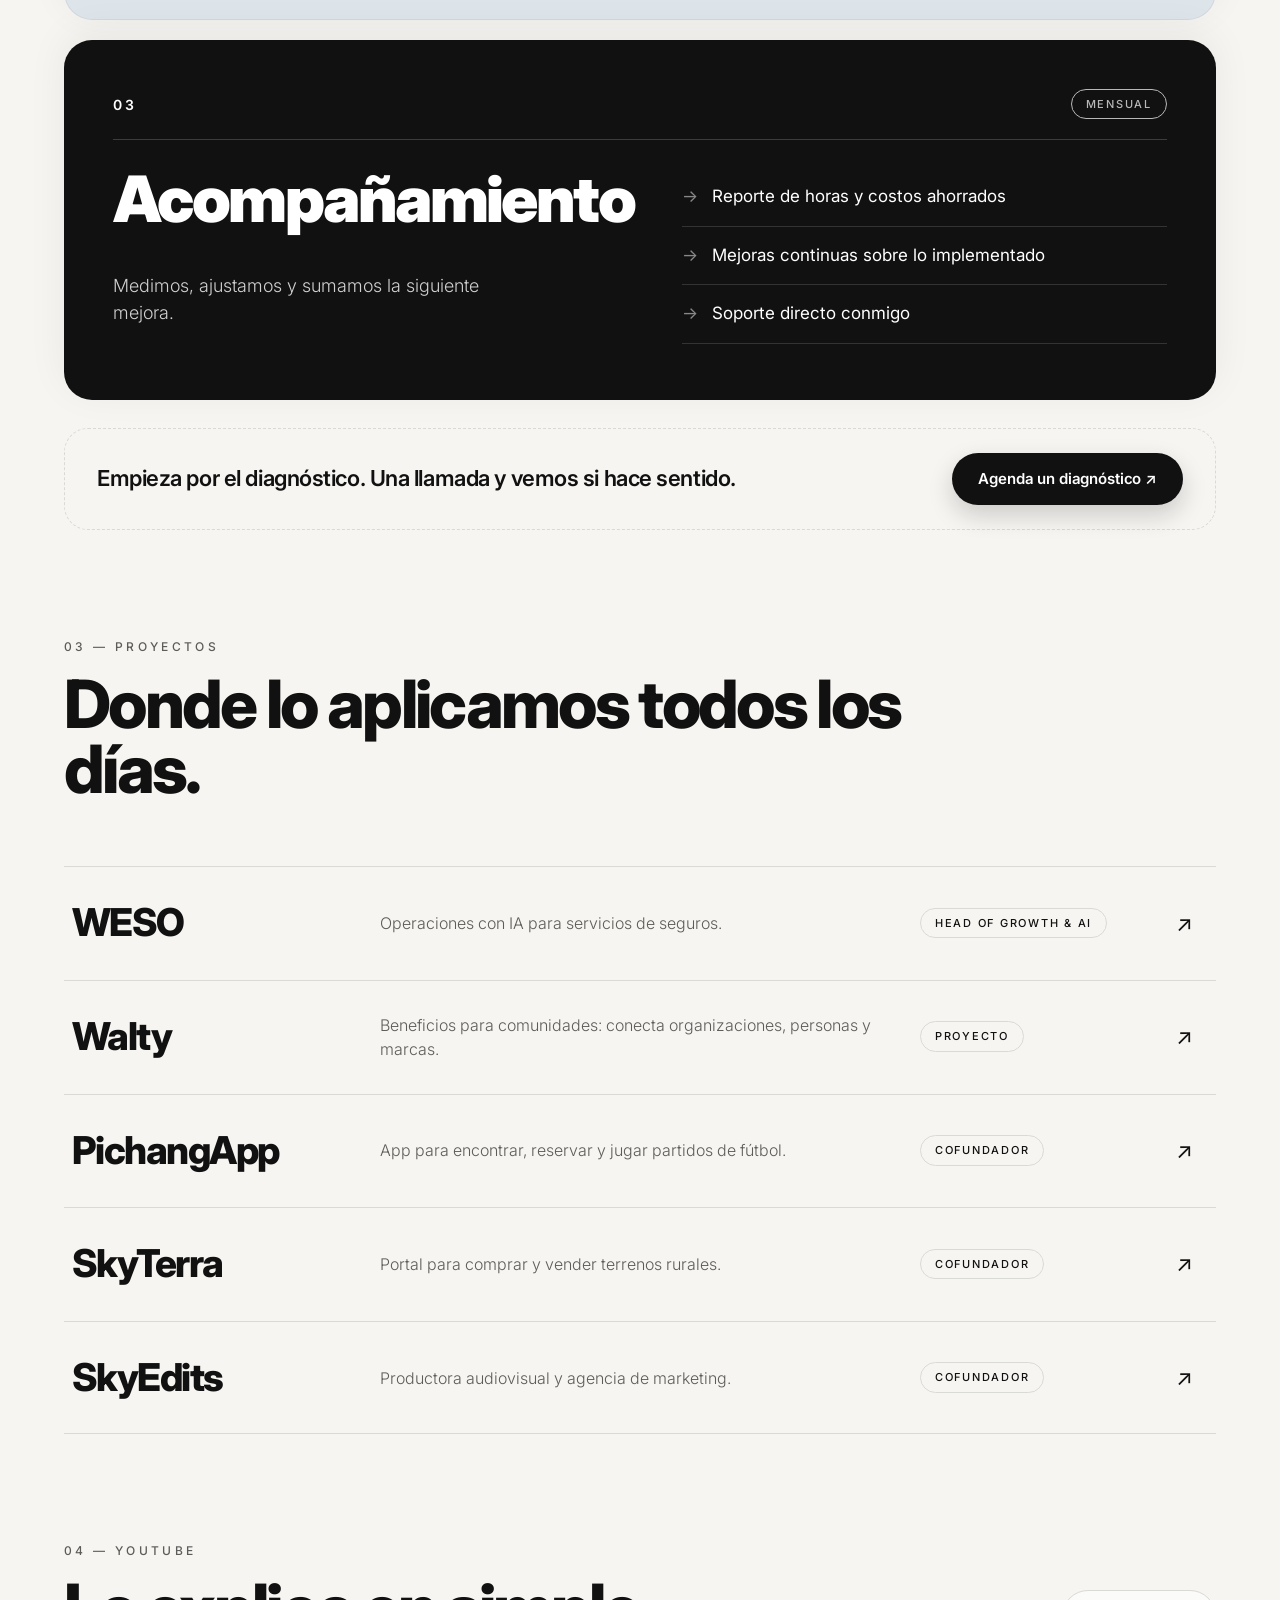
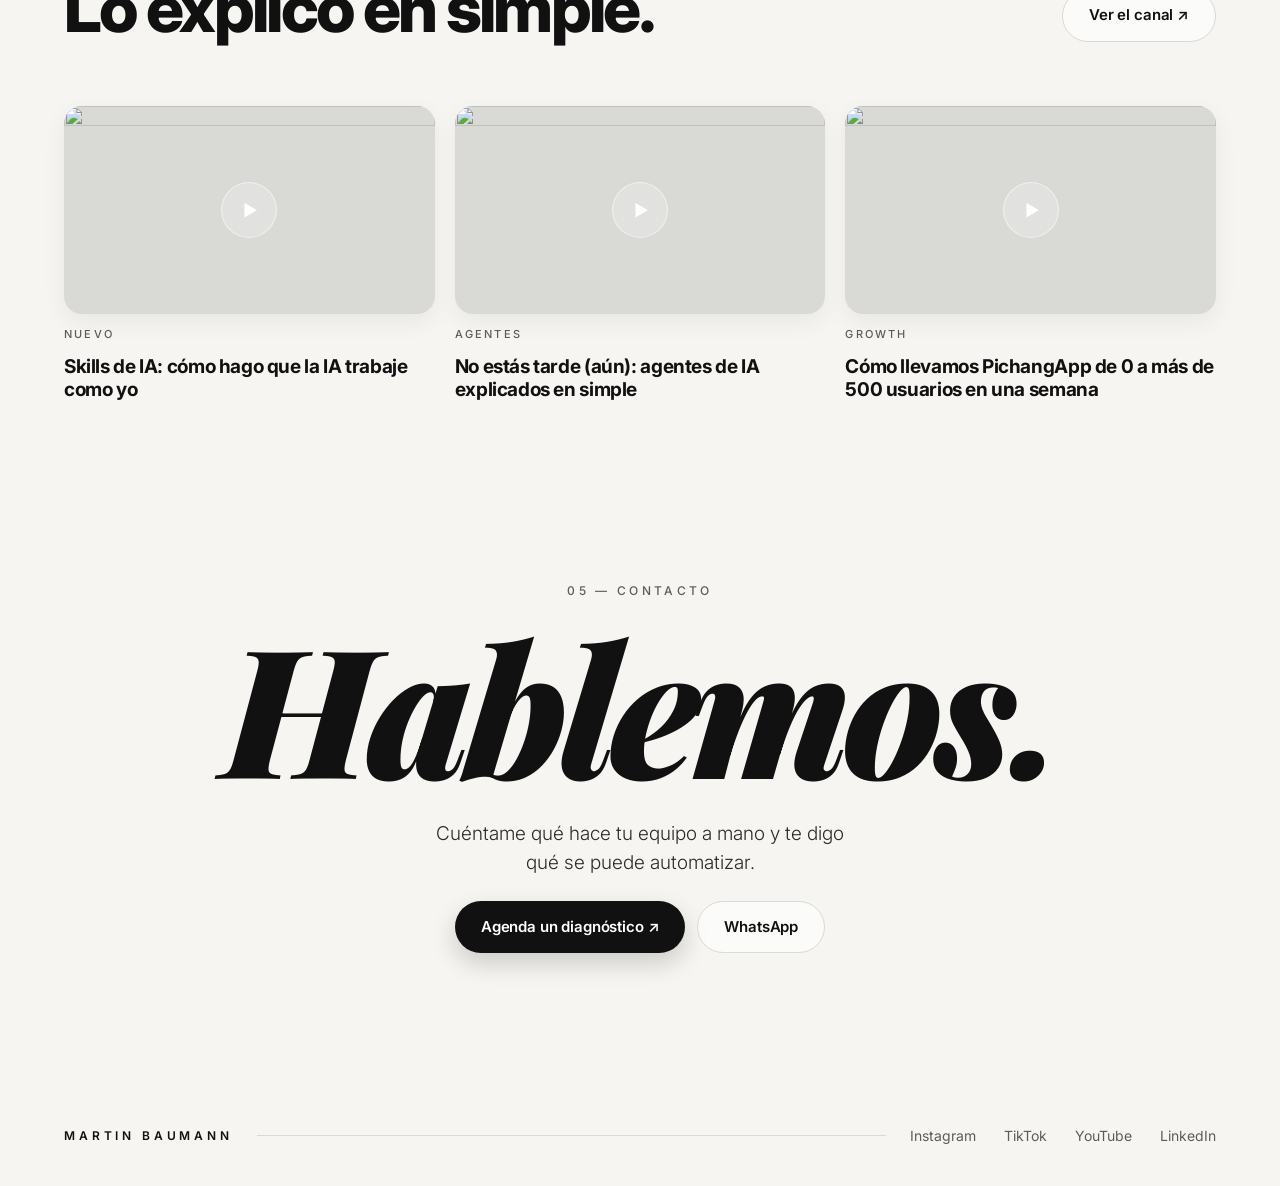
==== commit f655d234: "feat: rebrand site as AI consulting with concrete offer and scroll transitions - Typographic hero fo" ====
--- a/index.html
+++ b/index.html
@@ -3,275 +3,322 @@
   <head>
     <meta charset="UTF-8" />
     <meta name="viewport" content="width=device-width, initial-scale=1.0" />
-    <title>Martin Baumann | Emprendedor, Creador de Contenido e Ingeniero Comercial</title>
+    <title>Martin Baumann | Consultoría e implementación de IA</title>
     <meta
       name="description"
-      content="Portfolio de Martin Baumann. Ingeniero Comercial, Emprendedor y Creador de Contenido. Conoce mis proyectos, métricas y servicios."
+      content="Encontramos dónde la IA le ahorra más tiempo y plata a tu empresa, la implementamos con tu equipo y medimos el resultado. Agenda un diagnóstico."
     />
-    <meta name="keywords" content="Martin Baumann, Emprendedor, Creador de Contenido, Ingeniero Comercial, Desarrollo Web, Marketing Integral, Inteligencia Artificial, PichangApp, WESO, Walty, SkyEdits, SkyTerra" />
     <meta name="author" content="Martin Baumann" />
     <meta name="robots" content="index, follow" />
-    
-    <!-- Open Graph / Facebook -->
+    <meta name="theme-color" content="#F7F5F2" />
+
     <meta property="og:type" content="website" />
-    <meta property="og:title" content="Martin Baumann | Emprendedor y Creador de Contenido" />
-    <meta property="og:description" content="Portfolio de Martin Baumann. Ingeniero Comercial, Emprendedor y Creador de Contenido. Conoce mis proyectos, servicios y contactemos." />
-    
-    <!-- Twitter -->
-    <meta name="twitter:card" content="summary_large_image" />
-    <meta name="twitter:title" content="Martin Baumann | Emprendedor y Creador de Contenido" />
-    <meta name="twitter:description" content="Portfolio de Martin Baumann. Ingeniero Comercial, Emprendedor y Creador de Contenido. Conoce mis proyectos, servicios y contactemos." />
-
-    <meta name="theme-color" content="#faf9f6" />
-    <meta name="apple-mobile-web-app-capable" content="yes" />
-    <!-- Schema.org para Persona y Organizaciones -->
+    <meta property="og:url" content="https://www.martinbaumann.site/" />
+    <meta property="og:title" content="Martin Baumann | Consultoría e implementación de IA" />
+    <meta property="og:description" content="Hacemos que tu empresa trabaje con IA: diagnóstico, implementación y acompañamiento." />
+    <meta name="twitter:card" content="summary" />
+
+    <link rel="icon" href="favicon.svg" type="image/svg+xml" />
+    <link rel="preconnect" href="https://fonts.googleapis.com" />
+    <link rel="preconnect" href="https://fonts.gstatic.com" crossorigin />
+    <link
+      href="https://fonts.googleapis.com/css2?family=Inter:wght@300;400;500;600;800;900&family=Playfair+Display:ital,wght@1,700;1,900&display=swap"
+      rel="stylesheet"
+    />
+    <link rel="stylesheet" href="styles.css" />
+
+    <!-- Oculta lo que anima la intro solo si hay JS y movimiento permitido; script.js lo libera -->
+    <script>
+      if (!window.matchMedia("(prefers-reduced-motion: reduce)").matches) {
+        document.documentElement.classList.add("motion");
+        setTimeout(() => document.documentElement.classList.add("motion-ready"), 3000);
+      }
+    </script>
+
     <script type="application/ld+json">
-    {
-      "@context": "https://schema.org",
-      "@type": "Person",
-      "name": "Martin Baumann",
-      "url": "https://martinbaumann.com",
-      "jobTitle": "Emprendedor, Creador de Contenido e Ingeniero Comercial",
-      "alumniOf": {
-        "@type": "CollegeOrUniversity",
-        "name": "Universidad Adolfo Ibáñez"
-      },
-      "founder": [
-        {
-          "@type": "Organization",
-          "name": "WESO",
-          "url": "https://weso.ai/"
-        },
-        {
-          "@type": "Organization",
-          "name": "Walty",
-          "url": "https://walty.cl/"
-        },
-        {
-          "@type": "Organization",
-          "name": "PichangApp",
-          "url": "https://www.pichang.app"
-        },
-        {
-          "@type": "Organization",
-          "name": "SkyEdits",
-          "url": "https://www.skyedits.com"
-        },
-        {
-          "@type": "Organization",
-          "name": "SkyTerra",
-          "url": "https://www.skyterra.cl"
+      {
+        "@context": "https://schema.org",
+        "@type": "ProfessionalService",
+        "name": "Martin Baumann — Consultoría e implementación de IA",
+        "url": "https://www.martinbaumann.site/",
+        "areaServed": "CL",
+        "serviceType": ["Consultoría en inteligencia artificial", "Automatización de procesos", "Agentes de IA"],
+        "founder": {
+          "@type": "Person",
+          "name": "Martin Baumann",
+          "sameAs": [
+            "https://instagram.com/martinbaumann_",
+            "https://www.tiktok.com/@martinbaumann_",
+            "https://www.youtube.com/@martinbaumann1",
+            "https://www.linkedin.com/in/martin-baumann-064b62186/"
+          ]
         }
-      ],
-      "sameAs": [
-        "https://instagram.com/martinbaumann_",
-        "https://www.tiktok.com/@martinbaumann_",
-        "https://www.linkedin.com/in/martin-baumann-064b62186/"
-      ],
-      "knowsAbout": ["Emprendimiento", "Desarrollo Web", "Marketing Integral", "Inteligencia Artificial", "Negocios"]
-    }
+      }
     </script>
-    <link rel="icon" href="favicon.svg" type="image/svg+xml" />
-    <link rel="stylesheet" href="styles.css?v=9" />
   </head>
+
   <body>
-    <a class="skip-link" href="#contenido">Saltar al contenido</a>
-
-    <nav aria-label="Navegación principal">
-      <a href="#hero" class="logo">MARTINBAUMANN</a>
-      <ul class="nav-links">
-        <li><a href="#metricas" title="Ver mis métricas y estadísticas">Métricas</a></li>
-        <li><a href="#proyectos" title="Explorar los proyectos y empresas que he fundado">Proyectos</a></li>
-        <li><a href="#servicios" title="Conoce los servicios que ofrezco para tu empresa">Servicios</a></li>
-        <li><a href="#sobre-mi" title="Lee más sobre mi historia y perfil profesional">Sobre mí</a></li>
-      </ul>
-      <a href="https://instagram.com/martinbaumann_" target="_blank" rel="noreferrer" class="nav-cta" title="Contáctame enviándome un mensaje directo">Hablemos ↗</a>
-    </nav>
-
-    <main id="contenido" tabindex="-1">
-      <!-- HERO SECTION -->
-      <section id="hero">
-        <div class="hero-title-container container">
-          <div class="profile-pic-container">
-            <img src="profile.jpg" alt="Martin Baumann" class="profile-pic" />
+    <a class="skip" href="#contenido">Saltar al contenido</a>
+
+    <header class="topbar">
+      <a href="#inicio" class="brand">Martin Baumann</a>
+      <span class="topbar-line" aria-hidden="true"></span>
+      <nav class="topbar-nav" aria-label="Principal">
+        <a href="#oferta">Oferta</a>
+        <a href="#proyectos">Proyectos</a>
+        <a href="#youtube">YouTube</a>
+      </nav>
+      <a href="#" class="btn btn-dark btn-sm" data-cta="calendly">Agendar ↗</a>
+    </header>
+
+    <main id="contenido">
+      <!-- Portada -->
+      <section class="hero" id="inicio">
+        <div class="hero-copy">
+          <p class="label" data-intro>Consultoría e implementación de IA</p>
+          <h1 class="hero-title" data-split="mask">Hacemos que tu empresa trabaje con <em>IA</em>.</h1>
+          <p class="hero-sub" data-intro>
+            Encontramos dónde la IA te ahorra más tiempo y plata, la implementamos con tu equipo y medimos el resultado.
+          </p>
+          <div class="hero-actions" data-intro>
+            <a href="#" class="btn btn-dark" data-cta="calendly">Agenda un diagnóstico ↗</a>
+            <a href="#" class="btn btn-light" data-cta="whatsapp">WhatsApp</a>
           </div>
-          <p class="hero-eyebrow">Emprendedor · Creador de contenido</p>
-          <h1><span class="huge-type">MARTIN</span>
-          <span class="huge-type outline-text">BAUMANN</span></h1>
-          <p class="hero-description">Construyo negocios y proyectos, y comparto lo que aprendo en el camino.</p>
-          <a class="hero-link" href="#proyectos">Explora mis proyectos <span aria-hidden="true">↓</span></a>
-        </div>
-      </section>
-
-      <!-- METRICS SECTION -->
-      <section id="metricas" class="container">
-        <div class="section-heading"><h2>Métricas</h2><p>Una comunidad que crece con el proceso.</p></div>
-        <div class="metrics-grid">
-          <div class="metric-card">
-            <span class="huge-type">+<span class="counter" data-target="26">26</span>K</span>
-            <p>Seguidores en Instagram</p>
+        </div>
+
+        <div class="hero-proof" data-intro>
+          <p class="label">Lo aplicamos en</p>
+          <ul>
+            <li>WESO</li>
+            <li>Walty</li>
+            <li>PichangApp</li>
+            <li>SkyTerra</li>
+          </ul>
+        </div>
+      </section>
+
+      <!-- Problema: texto que se revela al hacer scroll -->
+      <section class="manifesto">
+        <p class="label">El problema</p>
+        <p class="manifesto-text" data-split="scrub">
+          Todos dicen que hay que usar IA. Casi nadie te dice por dónde empezar. Nosotros partimos por tus procesos,
+          <em>no por las herramientas.</em>
+        </p>
+      </section>
+
+      <!-- Para quién -->
+      <section class="section" id="para-quien">
+        <header class="section-head" data-reveal>
+          <p class="label">01 — Para quién</p>
+          <h2>Para empresas que ya venden y pierden horas en lo repetitivo.</h2>
+        </header>
+
+        <div class="areas" data-stagger>
+          <article class="area">
+            <span class="area-num">A</span>
+            <h3>Ventas</h3>
+            <p>Seguimiento de leads, propuestas y CRM al día, sin que nadie lo actualice a mano.</p>
+          </article>
+          <article class="area">
+            <span class="area-num">B</span>
+            <h3>Atención</h3>
+            <p>Un agente que responde WhatsApp y correo a toda hora, y deriva a una persona cuando hace falta.</p>
+          </article>
+          <article class="area">
+            <span class="area-num">C</span>
+            <h3>Operaciones</h3>
+            <p>Coordinación, agendamiento y asignación de tareas que hoy se hacen por chat.</p>
+          </article>
+          <article class="area">
+            <span class="area-num">D</span>
+            <h3>Reportes</h3>
+            <p>Los números del negocio llegan solos cada semana, en vez de armarlos en Excel.</p>
+          </article>
+        </div>
+      </section>
+
+      <!-- Oferta -->
+      <section class="section" id="oferta">
+        <header class="section-head" data-reveal>
+          <p class="label">02 — La oferta</p>
+          <h2>Programa IA en <em>tres</em> etapas.</h2>
+          <p class="section-sub">
+            Partes con un diagnóstico. Si tiene sentido, lo implementamos. Si no, te llevas el plan igual.
+          </p>
+        </header>
+
+        <div class="offer">
+          <article class="offer-card" style="--i: 0">
+            <div class="offer-top">
+              <span class="offer-num">01</span>
+              <span class="offer-time">Semanas 1–2</span>
+            </div>
+            <h3>Diagnóstico</h3>
+            <p class="offer-lead">Revisamos cómo trabaja tu equipo y te entregamos un mapa de oportunidades.</p>
+            <ul>
+              <li>Mapa de tus procesos actuales</li>
+              <li>3 a 5 oportunidades priorizadas por impacto</li>
+              <li>Plan de implementación con costos y plazos</li>
+            </ul>
+          </article>
+
+          <article class="offer-card" style="--i: 1">
+            <div class="offer-top">
+              <span class="offer-num">02</span>
+              <span class="offer-time">Semanas 3–8</span>
+            </div>
+            <h3>Implementación</h3>
+            <p class="offer-lead">Construimos la primera solución y la dejamos funcionando con tu equipo.</p>
+            <ul>
+              <li>Automatizaciones o agentes de IA en producción</li>
+              <li>Conectados a las herramientas que ya usas</li>
+              <li>Capacitación para que tu equipo lo use</li>
+            </ul>
+          </article>
+
+          <article class="offer-card" style="--i: 2">
+            <div class="offer-top">
+              <span class="offer-num">03</span>
+              <span class="offer-time">Mensual</span>
+            </div>
+            <h3>Acompañamiento</h3>
+            <p class="offer-lead">Medimos, ajustamos y sumamos la siguiente mejora.</p>
+            <ul>
+              <li>Reporte de horas y costos ahorrados</li>
+              <li>Mejoras continuas sobre lo implementado</li>
+              <li>Soporte directo conmigo</li>
+            </ul>
+          </article>
+        </div>
+
+        <div class="cta-inline" data-reveal>
+          <p>Empieza por el diagnóstico. Una llamada y vemos si hace sentido.</p>
+          <a href="#" class="btn btn-dark" data-cta="calendly">Agenda un diagnóstico ↗</a>
+        </div>
+      </section>
+
+      <!-- Proyectos -->
+      <section class="section" id="proyectos">
+        <header class="section-head" data-reveal>
+          <p class="label">03 — Proyectos</p>
+          <h2>Donde lo aplicamos todos los días.</h2>
+        </header>
+
+        <ul class="projects" data-rows>
+          <li>
+            <a href="https://weso.ai/" target="_blank" rel="noopener" class="project">
+              <span class="project-name">WESO</span>
+              <span class="project-desc">Operaciones con IA para servicios de seguros.</span>
+              <span class="project-role">Head of Growth &amp; AI</span>
+              <span class="project-arrow" aria-hidden="true">↗</span>
+            </a>
+          </li>
+          <li>
+            <a href="https://walty.cl/" target="_blank" rel="noopener" class="project">
+              <span class="project-name">Walty</span>
+              <span class="project-desc">Beneficios para comunidades: conecta organizaciones, personas y marcas.</span>
+              <span class="project-role">Proyecto</span>
+              <span class="project-arrow" aria-hidden="true">↗</span>
+            </a>
+          </li>
+          <li>
+            <a href="https://www.pichang.app/" target="_blank" rel="noopener" class="project">
+              <span class="project-name">PichangApp</span>
+              <span class="project-desc">App para encontrar, reservar y jugar partidos de fútbol.</span>
+              <span class="project-role">Cofundador</span>
+              <span class="project-arrow" aria-hidden="true">↗</span>
+            </a>
+          </li>
+          <li>
+            <a href="https://www.skyterra.cl/" target="_blank" rel="noopener" class="project">
+              <span class="project-name">SkyTerra</span>
+              <span class="project-desc">Portal para comprar y vender terrenos rurales.</span>
+              <span class="project-role">Cofundador</span>
+              <span class="project-arrow" aria-hidden="true">↗</span>
+            </a>
+          </li>
+          <li>
+            <a href="https://www.skyedits.com/" target="_blank" rel="noopener" class="project">
+              <span class="project-name">SkyEdits</span>
+              <span class="project-desc">Productora audiovisual y agencia de marketing.</span>
+              <span class="project-role">Cofundador</span>
+              <span class="project-arrow" aria-hidden="true">↗</span>
+            </a>
+          </li>
+        </ul>
+      </section>
+
+      <!-- YouTube -->
+      <section class="section" id="youtube">
+        <header class="section-head section-head-row" data-reveal>
+          <div>
+            <p class="label">04 — YouTube</p>
+            <h2>Lo explico en simple.</h2>
           </div>
-          <div class="metric-card">
-            <span class="huge-type">+<span class="counter" data-target="17">17</span>K</span>
-            <p>Seguidores en TikTok</p>
-          </div>
-          <div class="metric-card">
-            <span class="huge-type"><span class="counter" data-target="5">5</span></span>
-            <p>Empresas Co-fundadas</p>
-          </div>
-        </div>
-      </section>
-
-      <!-- WORK SECTION -->
-      <section id="proyectos" class="container">
-        <div class="section-heading"><h2>Proyectos</h2><p>Ideas que se convirtieron en negocios.</p></div>
-
-        <div class="projects-list">
-          <!-- Project 1 -->
-          <div class="project-row">
-            <div class="project-meta">
-              <span>001 / APP</span>
-            </div>
-            <div class="project-content">
-              <h3 class="huge-type">PICHANGAPP</h3>
-              <p><strong>Co-Founder.</strong> App que permite a jugadores de fútbol jugar dónde y cuándo quieran.</p>
-              <div class="project-actions">
-                <a href="https://www.pichang.app" target="_blank" rel="noreferrer" title="Visitar el sitio web oficial de PichangApp">VISITAR WEB ↗</a>
-                <a href="https://instagram.com/pichang.app" target="_blank" rel="noreferrer" class="project-social" aria-label="Instagram de PichangApp">
-                  <svg xmlns="http://www.w3.org/2000/svg" width="24" height="24" viewBox="0 0 24 24" fill="none" stroke="currentColor" stroke-width="2" stroke-linecap="round" stroke-linejoin="round"><rect width="20" height="20" x="2" y="2" rx="5" ry="5"></rect><path d="M16 11.37A4 4 0 1 1 12.63 8 4 4 0 0 1 16 11.37z"></path><line x1="17.5" x2="17.51" y1="6.5" y2="6.5"></line></svg>
-                </a>
-              </div>
-            </div>
-          </div>
-
-          <!-- Project 2 -->
-          <div class="project-row">
-            <div class="project-meta">
-              <span>002 / INSURTECH</span>
-            </div>
-            <div class="project-content">
-              <h3 class="huge-type">WESO</h3>
-              <p><strong>Co-Founder.</strong> Plataforma de operaciones con IA para servicios de seguros, desde la coordinación hasta el control de SLA.</p>
-              <div class="project-actions">
-                <a href="https://weso.ai/" target="_blank" rel="noreferrer" title="Visitar el sitio web oficial de WESO">VISITAR WEB ↗</a>
-                <a href="https://instagram.com/getweso" target="_blank" rel="noreferrer" class="project-social" aria-label="Instagram de WESO">
-                  <svg xmlns="http://www.w3.org/2000/svg" width="24" height="24" viewBox="0 0 24 24" fill="none" stroke="currentColor" stroke-width="2" stroke-linecap="round" stroke-linejoin="round"><rect width="20" height="20" x="2" y="2" rx="5" ry="5"></rect><path d="M16 11.37A4 4 0 1 1 12.63 8 4 4 0 0 1 16 11.37z"></path><line x1="17.5" x2="17.51" y1="6.5" y2="6.5"></line></svg>
-                </a>
-              </div>
-            </div>
-          </div>
-
-          <!-- Project 3 -->
-          <div class="project-row">
-            <div class="project-meta">
-              <span>003 / COMMUNITY</span>
-            </div>
-            <div class="project-content">
-              <h3 class="huge-type">WALTY</h3>
-              <p><strong>Co-Founder.</strong> Plataforma de beneficios para comunidades que conecta organizaciones, personas y marcas.</p>
-              <div class="project-actions">
-                <a href="https://walty.cl/" target="_blank" rel="noreferrer" title="Visitar el sitio web oficial de Walty">VISITAR WEB ↗</a>
-                <a href="https://instagram.com/walty.cl" target="_blank" rel="noreferrer" class="project-social" aria-label="Instagram de Walty">
-                  <svg xmlns="http://www.w3.org/2000/svg" width="24" height="24" viewBox="0 0 24 24" fill="none" stroke="currentColor" stroke-width="2" stroke-linecap="round" stroke-linejoin="round"><rect width="20" height="20" x="2" y="2" rx="5" ry="5"></rect><path d="M16 11.37A4 4 0 1 1 12.63 8 4 4 0 0 1 16 11.37z"></path><line x1="17.5" x2="17.51" y1="6.5" y2="6.5"></line></svg>
-                </a>
-              </div>
-            </div>
-          </div>
-
-          <!-- Project 4 -->
-          <div class="project-row">
-            <div class="project-meta">
-              <span>004 / MEDIA</span>
-            </div>
-            <div class="project-content">
-              <h3 class="huge-type">SKYEDITS</h3>
-              <p><strong>Co-Founder.</strong> Agencia de marketing y productora audiovisual.</p>
-              <div class="project-actions">
-                <a href="https://www.skyedits.com" target="_blank" rel="noreferrer" title="Visitar el sitio web oficial de SkyEdits">VISITAR WEB ↗</a>
-                <a href="https://instagram.com/skyedits.cl" target="_blank" rel="noreferrer" class="project-social" aria-label="Instagram de SkyEdits">
-                  <svg xmlns="http://www.w3.org/2000/svg" width="24" height="24" viewBox="0 0 24 24" fill="none" stroke="currentColor" stroke-width="2" stroke-linecap="round" stroke-linejoin="round"><rect width="20" height="20" x="2" y="2" rx="5" ry="5"></rect><path d="M16 11.37A4 4 0 1 1 12.63 8 4 4 0 0 1 16 11.37z"></path><line x1="17.5" x2="17.51" y1="6.5" y2="6.5"></line></svg>
-                </a>
-              </div>
-            </div>
-          </div>
-
-          <!-- Project 5 -->
-          <div class="project-row">
-            <div class="project-meta">
-              <span>005 / REAL ESTATE</span>
-            </div>
-            <div class="project-content">
-              <h3 class="huge-type">SKYTERRA</h3>
-              <p><strong>Co-Founder.</strong> Portal inmobiliario enfocado a la compra-venta de terrenos rurales premium.</p>
-              <div class="project-actions">
-                <a href="https://www.skyterra.cl" target="_blank" rel="noreferrer" title="Visitar el sitio web oficial de SkyTerra">VISITAR WEB ↗</a>
-                <a href="https://instagram.com/skyterra.cl" target="_blank" rel="noreferrer" class="project-social" aria-label="Instagram de SkyTerra">
-                  <svg xmlns="http://www.w3.org/2000/svg" width="24" height="24" viewBox="0 0 24 24" fill="none" stroke="currentColor" stroke-width="2" stroke-linecap="round" stroke-linejoin="round"><rect width="20" height="20" x="2" y="2" rx="5" ry="5"></rect><path d="M16 11.37A4 4 0 1 1 12.63 8 4 4 0 0 1 16 11.37z"></path><line x1="17.5" x2="17.51" y1="6.5" y2="6.5"></line></svg>
-                </a>
-              </div>
-            </div>
-          </div>
-        </div>
-      </section>
-
-      <!-- SERVICES SECTION -->
-      <section id="servicios" class="services-section">
-        <div class="services-inner">
-          <p class="service-eyebrow">Servicio</p>
-          <h2>Consultoría Integral</h2>
-          <p class="service-copy">
-            Ayudamos a empresas que ya funcionan a digitalizar, automatizar y mejorar procesos usando IA y tecnología, transformando tareas manuales en sistemas más eficientes, escalables y medibles.
-          </p>
-          <a
-            href="https://wa.me/56999444522?text=Hola%20Martin%2C%20quiero%20conversar%20sobre%20consultor%C3%ADa%20integral%20para%20mi%20empresa."
-            target="_blank"
-            rel="noreferrer"
-            class="service-whatsapp"
-            title="Escríbeme por WhatsApp"
-          >
-            Escríbeme por WhatsApp
+          <a href="https://www.youtube.com/@martinbaumann1" target="_blank" rel="noopener" class="btn btn-light">
+            Ver el canal ↗
           </a>
-        </div>
-      </section>
-
-      <!-- INTRO -->
-      <section id="sobre-mi">
-        <div class="container">
-          <div class="about-content">
-            <p class="hero-eyebrow">Sobre mí</p>
-            <h2 style="font-size: clamp(2rem, 5vw, 3.5rem); line-height: 1.1; font-family: var(--heading-font); margin-bottom: 40px; text-transform: uppercase; font-weight: 800; letter-spacing: -1px;">
-              Construyendo proyectos y documentando el proceso.
-            </h2>
-            <p style="font-size: clamp(1.2rem, 3vw, 1.5rem); font-weight: 400; color: #555; line-height: 1.5;">
-              Soy Ingeniero Comercial y construyo negocios y proyectos en distintas industrias. Decidí empezar a documentar mi camino para mostrar el verdadero "detrás de escena" del emprendimiento, y hoy comparto mis aprendizajes y estrategias con una comunidad de miles de personas que siguen el paso a paso.
-            </p>
-          </div>
-        </div>
-      </section>
-
-      <!-- FOOTER / CONTACT -->
-      <footer id="contacto">
-        <div class="container">
-          <div class="footer-cta">
-            <p class="cta-subtitle">¿Tienes una idea en mente?</p>
-            <a href="https://instagram.com/martinbaumann_" target="_blank" rel="noreferrer" class="massive-text-cta" title="Enviar mensaje directo por Instagram a Martin Baumann">
-              HABLEMOS <span class="arrow">↗</span>
-            </a>
-          </div>
-          <div class="divider"></div>
-          <div style="display: flex; justify-content: space-between; font-family: var(--heading-font); font-size: 0.8rem; text-transform: uppercase; color: #555; flex-wrap: wrap; gap: 20px; font-weight: 600;">
-            <div>© <span id="year"></span> MARTIN BAUMANN</div>
-            <div class="social-links">
-              <a href="https://instagram.com/martinbaumann_" target="_blank" rel="noreferrer" title="Perfil de Instagram de Martin Baumann">INSTAGRAM</a>
-              <a href="https://www.tiktok.com/@martinbaumann_" target="_blank" rel="noreferrer" title="Perfil de TikTok de Martin Baumann">TIKTOK</a>
-              <a href="https://www.linkedin.com/in/martin-baumann-064b62186/" target="_blank" rel="noreferrer" title="Perfil de LinkedIn de Martin Baumann">LINKEDIN</a>
-            </div>
-            <div>BUILDER // PROJECTS</div>
-          </div>
-        </div>
-      </footer>
+        </header>
+
+        <div class="videos" data-stagger>
+          <a class="video" href="https://www.youtube.com/watch?v=pdpt1DXA7E0" target="_blank" rel="noopener">
+            <span class="video-thumb">
+              <img src="https://i.ytimg.com/vi/pdpt1DXA7E0/hqdefault.jpg" alt="" loading="lazy" width="480" height="360" />
+              <span class="video-play" aria-hidden="true">▶</span>
+            </span>
+            <span class="video-tag">Nuevo</span>
+            <span class="video-title">Skills de IA: cómo hago que la IA trabaje como yo</span>
+          </a>
+          <a class="video" href="https://www.youtube.com/watch?v=d4hlRIOba-Y" target="_blank" rel="noopener">
+            <span class="video-thumb">
+              <img src="https://i.ytimg.com/vi/d4hlRIOba-Y/hqdefault.jpg" alt="" loading="lazy" width="480" height="360" />
+              <span class="video-play" aria-hidden="true">▶</span>
+            </span>
+            <span class="video-tag">Agentes</span>
+            <span class="video-title">No estás tarde (aún): agentes de IA explicados en simple</span>
+          </a>
+          <a class="video" href="https://www.youtube.com/watch?v=ba4DNkOD8Fk" target="_blank" rel="noopener">
+            <span class="video-thumb">
+              <img src="https://i.ytimg.com/vi/ba4DNkOD8Fk/hqdefault.jpg" alt="" loading="lazy" width="480" height="360" />
+              <span class="video-play" aria-hidden="true">▶</span>
+            </span>
+            <span class="video-tag">Growth</span>
+            <span class="video-title">Cómo llevamos PichangApp de 0 a más de 500 usuarios en una semana</span>
+          </a>
+        </div>
+      </section>
+
+      <!-- Cierre -->
+      <section class="closing" id="contacto">
+        <p class="label" data-reveal>05 — Contacto</p>
+        <h2 class="closing-title" data-closing>Hablemos.</h2>
+        <p class="closing-sub" data-reveal>Cuéntame qué hace tu equipo a mano y te digo qué se puede automatizar.</p>
+        <div class="hero-actions" data-reveal>
+          <a href="#" class="btn btn-dark" data-cta="calendly">Agenda un diagnóstico ↗</a>
+          <a href="#" class="btn btn-light" data-cta="whatsapp">WhatsApp</a>
+        </div>
+      </section>
     </main>
 
-    <script src="script.js?v=4"></script>
+    <!-- Botón fijo en celular: aparece después de la portada -->
+    <div class="mobile-cta">
+      <a href="#" class="btn btn-dark" data-cta="calendly">Agenda un diagnóstico ↗</a>
+    </div>
+
+    <footer class="footer">
+      <span class="brand">Martin Baumann</span>
+      <span class="topbar-line" aria-hidden="true"></span>
+      <nav class="footer-nav" aria-label="Redes">
+        <a href="https://instagram.com/martinbaumann_" target="_blank" rel="noopener">Instagram</a>
+        <a href="https://www.tiktok.com/@martinbaumann_" target="_blank" rel="noopener">TikTok</a>
+        <a href="https://www.youtube.com/@martinbaumann1" target="_blank" rel="noopener">YouTube</a>
+        <a href="https://www.linkedin.com/in/martin-baumann-064b62186/" target="_blank" rel="noopener">LinkedIn</a>
+      </nav>
+    </footer>
+
+    <script src="https://cdnjs.cloudflare.com/ajax/libs/gsap/3.12.5/gsap.min.js" defer></script>
+    <script src="https://cdnjs.cloudflare.com/ajax/libs/gsap/3.12.5/ScrollTrigger.min.js" defer></script>
+    <script src="https://cdn.jsdelivr.net/npm/lenis@1.1.13/dist/lenis.min.js" defer></script>
+    <script src="script.js" defer></script>
   </body>
 </html>
--- a/styles.css
+++ b/styles.css
@@ -1,756 +1,879 @@
-@import url('https://fonts.googleapis.com/css2?family=Inter:wght@300;400;500;600&family=Montserrat:wght@400;600;700;800;900&display=swap');
-
+/* Sistema visual: manual de marca 2026-10-28 (minimal, clean, glass, editorial) */
 :root {
-  --bg: #faf9f6;
-  --fg: #111111;
-  --accent: #0066ff; /* Azul moderno / Celeste oscuro */
-  --gray: #e0e0e0;
-  --heading-font: "Montserrat", sans-serif;
-  --body-font: "Inter", sans-serif;
-}
-
-* {
+  --blanco: #ffffff;
+  --marfil: #f7f5f2;
+  --carbon: #111111;
+  --gris: #d9d9d6;
+  --gris-texto: #5c5c5a;
+  --niebla: #dde5ea;
+  --salvia: #bcc7be;
+
+  --sans: "Inter", "SF Pro Display", "Helvetica Neue", Arial, sans-serif;
+  --serif: "Playfair Display", "Bodoni Moda", Georgia, serif;
+
+  --shadow: 0 8px 24px rgba(0, 0, 0, 0.06);
+  --gutter: clamp(16px, 5vw, 64px);
+  --max: 1200px;
+  --radius: 24px;
+  --ease: cubic-bezier(0.22, 1, 0.36, 1);
+}
+
+*,
+*::before,
+*::after {
+  box-sizing: border-box;
+}
+
+html {
+  -webkit-text-size-adjust: 100%;
+}
+html:not(.lenis) {
+  scroll-behavior: smooth;
+}
+html.lenis,
+html.lenis body {
+  height: auto;
+}
+.lenis.lenis-stopped {
+  overflow: hidden;
+}
+
+body {
+  margin: 0;
+  font-family: var(--sans);
+  color: var(--carbon);
+  background-color: var(--marfil);
+  background-image:
+    radial-gradient(60vw 50vw at 95% 0%, rgba(221, 229, 234, 0.8), transparent 70%),
+    radial-gradient(50vw 45vw at 0% 55%, rgba(188, 199, 190, 0.35), transparent 70%);
+  background-attachment: fixed;
+  line-height: 1.5;
+  -webkit-font-smoothing: antialiased;
+  overflow-x: hidden;
+}
+
+img {
+  display: block;
+  max-width: 100%;
+  height: auto;
+}
+
+a {
+  color: inherit;
+  text-decoration: none;
+}
+
+h1,
+h2,
+h3 {
+  margin: 0;
+  letter-spacing: -0.04em;
+  line-height: 0.98;
+}
+
+p {
+  margin: 0;
+}
+
+/* Una palabra en serif editorial dentro de un título sans */
+h1 em,
+h2 em,
+.manifesto-text em {
+  font-family: var(--serif);
+  font-style: italic;
+  font-weight: 900;
+  letter-spacing: -0.03em;
+}
+h1 em {
+  margin-right: -0.08em;
+}
+
+.skip {
+  position: absolute;
+  left: -999px;
+  top: 8px;
+  z-index: 100;
+  padding: 10px 16px;
+  background: var(--carbon);
+  color: var(--blanco);
+  border-radius: 999px;
+}
+.skip:focus {
+  left: 16px;
+}
+
+:focus-visible {
+  outline: 2px solid var(--carbon);
+  outline-offset: 3px;
+  border-radius: 6px;
+}
+
+/* ---------- Piezas comunes ---------- */
+.label {
+  font-size: 12px;
+  font-weight: 500;
+  letter-spacing: 0.28em;
+  text-transform: uppercase;
+  color: var(--gris-texto);
+}
+
+.btn {
+  display: inline-flex;
+  align-items: center;
+  justify-content: center;
+  gap: 8px;
+  min-height: 52px;
+  padding: 0 26px;
+  border-radius: 999px;
+  font-size: 15px;
+  font-weight: 600;
+  letter-spacing: -0.01em;
+  white-space: nowrap;
+  transition: transform 0.4s var(--ease), background-color 0.3s, box-shadow 0.3s;
+}
+.btn:hover {
+  transform: translateY(-2px);
+}
+.btn-dark {
+  background: var(--carbon);
+  color: var(--blanco);
+  box-shadow: 0 10px 24px rgba(17, 17, 17, 0.18);
+}
+.btn-dark:hover {
+  box-shadow: 0 14px 30px rgba(17, 17, 17, 0.24);
+}
+.btn-light {
+  background: rgba(255, 255, 255, 0.6);
+  border: 1px solid var(--gris);
+}
+.btn-light:hover {
+  background: var(--blanco);
+}
+.btn-sm {
+  min-height: 40px;
+  padding: 0 18px;
+  font-size: 14px;
+}
+
+/* Palabras partidas por script.js */
+.w {
+  display: inline-block;
+}
+[data-split="mask"] .w {
+  overflow: hidden;
+  vertical-align: top;
+  padding-bottom: 0.08em;
+  margin-bottom: -0.08em;
+}
+[data-split="mask"] .wi {
+  display: inline-block;
+}
+
+/* ---------- Barra superior ---------- */
+.topbar {
+  position: fixed;
+  top: 0;
+  left: 0;
+  right: 0;
+  z-index: 50;
+  display: flex;
+  align-items: center;
+  gap: 24px;
+  padding: 14px max(var(--gutter), calc((100% - var(--max)) / 2));
+  transition: background-color 0.4s, box-shadow 0.4s, transform 0.5s var(--ease);
+}
+.topbar.is-scrolled {
+  background: rgba(247, 245, 242, 0.75);
+  -webkit-backdrop-filter: blur(16px);
+  backdrop-filter: blur(16px);
+  box-shadow: 0 1px 0 rgba(17, 17, 17, 0.06);
+}
+.topbar.is-hidden {
+  transform: translateY(-100%);
+}
+.brand {
+  font-size: 12px;
+  font-weight: 600;
+  letter-spacing: 0.32em;
+  text-transform: uppercase;
+  white-space: nowrap;
+}
+.topbar-line {
+  flex: 1;
+  height: 1px;
+  background: var(--gris);
+}
+.topbar-nav,
+.footer-nav {
+  display: flex;
+  gap: 28px;
+  font-size: 14px;
+  color: var(--gris-texto);
+}
+.topbar-nav a,
+.footer-nav a {
+  transition: color 0.3s;
+}
+.topbar-nav a:hover,
+.footer-nav a:hover {
+  color: var(--carbon);
+}
+
+/* ---------- Portada ---------- */
+/* Portada tipográfica: título, bajada, botones y prueba abajo */
+.hero {
+  display: grid;
+  grid-template-rows: 1fr auto;
+  gap: 48px;
+  min-height: min(100svh, 980px);
+  max-width: calc(var(--max) + 2 * var(--gutter));
+  margin: 0 auto;
+  padding: 128px var(--gutter) 40px;
+}
+.hero-copy {
+  display: grid;
+  align-content: center;
+  gap: 28px;
+}
+.hero-title {
+  max-width: 11ch;
+  font-size: clamp(46px, 9.2vw, 132px);
+  font-weight: 900;
+}
+.hero-sub {
+  max-width: 38ch;
+  font-size: clamp(18px, 1.7vw, 22px);
+  font-weight: 300;
+  color: #2a2a2a;
+}
+.hero-actions {
+  display: flex;
+  flex-wrap: wrap;
+  gap: 12px;
+}
+.hero-proof {
+  display: flex;
+  flex-wrap: wrap;
+  align-items: center;
+  gap: 12px 32px;
+  padding-top: 24px;
+  border-top: 1px solid var(--gris);
+}
+.hero-proof ul {
+  display: flex;
+  flex-wrap: wrap;
+  gap: 8px 28px;
   margin: 0;
   padding: 0;
-  box-sizing: border-box;
-  cursor: crosshair;
-}
-
-html, body {
-  overflow-x: hidden;
-  max-width: 100vw;
-}
-
-body {
-  background-color: var(--bg);
-  color: var(--fg);
-  font-family: var(--body-font);
-  line-height: 1.4;
-  -webkit-font-smoothing: antialiased;
-}
-
-::-webkit-scrollbar {
-  width: 5px;
-}
-::-webkit-scrollbar-track {
-  background: var(--bg);
-}
-::-webkit-scrollbar-thumb {
-  background: var(--accent);
-}
-
-.huge-type {
-  font-family: var(--heading-font);
+  list-style: none;
+}
+.hero-proof li {
+  font-size: clamp(16px, 1.6vw, 20px);
   font-weight: 800;
-  font-size: clamp(2rem, 7vw, 8rem);
-  line-height: 0.9;
-  letter-spacing: -0.01em;
-  text-transform: uppercase;
-  word-wrap: break-word;
-}
-
-.outline-text {
-  -webkit-text-stroke: 1px var(--fg);
-  color: transparent;
-  opacity: 0.2;
-}
-
-.container {
-  width: 100%;
-  max-width: 1200px;
+  letter-spacing: -0.03em;
+  color: #3a3a3a;
+}
+
+/* Botón fijo para agendar en celular */
+.mobile-cta {
+  display: none;
+}
+
+/* ---------- Problema ---------- */
+.manifesto {
+  display: grid;
+  gap: 28px;
+  max-width: calc(1000px + 2 * var(--gutter));
   margin: 0 auto;
-  position: relative;
-  padding: 0 20px;
-}
-
-section {
-  padding: 100px 0;
-  min-height: 100vh;
-  display: flex;
-  flex-direction: column;
-  justify-content: center;
-}
-
-nav {
-  position: fixed;
-  top: 0;
-  width: 100%;
-  padding: 30px 60px;
+  padding: clamp(96px, 18vh, 200px) var(--gutter);
+}
+.manifesto-text {
+  font-size: clamp(32px, 4.6vw, 64px);
+  font-weight: 800;
+  letter-spacing: -0.035em;
+  line-height: 1.08;
+}
+
+/* ---------- Secciones ---------- */
+.section {
+  max-width: calc(var(--max) + 2 * var(--gutter));
+  margin: 0 auto;
+  padding: clamp(72px, 12vh, 140px) var(--gutter) 0;
+}
+.section-head {
+  display: grid;
+  gap: 16px;
+  max-width: 900px;
+  margin-bottom: clamp(36px, 5vw, 64px);
+}
+.section-head h2 {
+  font-size: clamp(38px, 5.2vw, 72px);
+  font-weight: 800;
+}
+.section-sub {
+  max-width: 48ch;
+  font-size: clamp(18px, 1.6vw, 21px);
+  font-weight: 300;
+  color: var(--gris-texto);
+}
+.section-head-row {
+  max-width: none;
+  grid-template-columns: 1fr auto;
+  align-items: end;
+}
+.section-head-row > div {
+  display: grid;
+  gap: 16px;
+}
+
+/* Para quién */
+.areas {
+  display: grid;
+  grid-template-columns: repeat(4, 1fr);
+  gap: 14px;
+}
+.area {
+  display: grid;
+  align-content: start;
+  gap: 12px;
+  padding: 28px 26px 32px;
+  border-radius: var(--radius);
+  background: rgba(255, 255, 255, 0.6);
+  border: 1px solid rgba(255, 255, 255, 0.95);
+  box-shadow: var(--shadow);
+  transition: transform 0.5s var(--ease), background-color 0.3s;
+}
+.area:hover {
+  transform: translateY(-4px);
+  background: var(--blanco);
+}
+.area-num {
+  display: grid;
+  place-items: center;
+  width: 36px;
+  height: 36px;
+  margin-bottom: 20px;
+  border: 1px solid var(--gris);
+  border-radius: 50%;
+  font-size: 13px;
+  font-weight: 600;
+}
+.area h3 {
+  font-size: 26px;
+  font-weight: 800;
+}
+.area p {
+  font-size: 16px;
+  font-weight: 300;
+  color: var(--gris-texto);
+}
+
+/* Oferta: tarjetas que se apilan al hacer scroll */
+.offer {
+  display: grid;
+  gap: 20px;
+}
+.offer-card {
+  position: sticky;
+  top: calc(96px + var(--i) * 20px);
+  display: grid;
+  grid-template-columns: 1fr 1fr;
+  grid-template-areas:
+    "top top"
+    "title list"
+    "lead list";
+  align-items: start;
+  gap: 16px 48px;
+  min-height: 360px;
+  padding: clamp(28px, 4vw, 48px);
+  border-radius: 28px;
+  background: var(--blanco);
+  border: 1px solid rgba(17, 17, 17, 0.06);
+  box-shadow: 0 -8px 40px rgba(17, 17, 17, 0.06);
+  transform-origin: center top;
+}
+.offer-card:nth-child(2) {
+  background: var(--niebla);
+}
+.offer-card:nth-child(3) {
+  background: var(--carbon);
+  color: var(--blanco);
+}
+.offer-top {
+  grid-area: top;
   display: flex;
   justify-content: space-between;
   align-items: center;
-  z-index: 1000;
-  background: transparent;
-  transition: transform 0.4s cubic-bezier(0.16, 1, 0.3, 1), background 0.4s ease, box-shadow 0.4s ease, backdrop-filter 0.4s ease;
-}
-
-nav.nav-hidden {
-  transform: translateY(-100%);
-}
-
-nav.nav-scrolled {
-  background: rgba(250, 249, 246, 0.95) !important;
-  backdrop-filter: blur(15px) !important;
-  -webkit-backdrop-filter: blur(15px) !important;
-  box-shadow: 0 4px 30px rgba(0,0,0,0.05);
-}
-
-.logo {
-  font-family: var(--heading-font);
+  padding-bottom: 20px;
+  margin-bottom: 8px;
+  border-bottom: 1px solid currentColor;
+  border-color: rgba(17, 17, 17, 0.12);
+}
+.offer-card:nth-child(3) .offer-top {
+  border-color: rgba(255, 255, 255, 0.18);
+}
+.offer-num {
+  font-size: 14px;
+  font-weight: 600;
+  letter-spacing: 0.2em;
+}
+.offer-time {
+  padding: 6px 14px;
+  border: 1px solid currentColor;
+  border-radius: 999px;
+  font-size: 11px;
+  font-weight: 500;
+  letter-spacing: 0.16em;
+  text-transform: uppercase;
+  opacity: 0.7;
+}
+.offer-card h3 {
+  grid-area: title;
+  font-size: clamp(40px, 5vw, 72px);
+  font-weight: 900;
+}
+.offer-lead {
+  grid-area: lead;
+  max-width: 34ch;
+  font-size: 18px;
+  font-weight: 300;
+  opacity: 0.8;
+}
+.offer-card ul {
+  grid-area: list;
+  list-style: none;
+  margin: 0;
+  padding: 0;
+  display: grid;
+  gap: 0;
+}
+.offer-card li {
+  display: flex;
+  gap: 14px;
+  padding: 16px 0;
+  border-bottom: 1px solid rgba(17, 17, 17, 0.1);
+  font-size: 17px;
+}
+.offer-card:nth-child(3) li {
+  border-color: rgba(255, 255, 255, 0.14);
+}
+.offer-card li::before {
+  content: "→";
+  opacity: 0.5;
+}
+
+.cta-inline {
+  display: flex;
+  flex-wrap: wrap;
+  align-items: center;
+  justify-content: space-between;
+  gap: 16px 24px;
+  margin-top: 28px;
+  padding: 24px 32px;
+  border-radius: var(--radius);
+  border: 1px dashed var(--gris);
+}
+.cta-inline p {
+  font-size: clamp(18px, 1.8vw, 22px);
+  font-weight: 600;
+  letter-spacing: -0.02em;
+}
+
+/* Proyectos */
+.projects {
+  list-style: none;
+  margin: 0;
+  padding: 0;
+}
+.projects li {
+  position: relative;
+}
+.projects li::before,
+.projects li:last-child::after {
+  content: "";
+  position: absolute;
+  left: 0;
+  right: 0;
+  height: 1px;
+  background: var(--gris);
+  transform-origin: left;
+  transform: scaleX(var(--line, 1));
+}
+.projects li::before {
+  top: 0;
+}
+.projects li:last-child::after {
+  bottom: 0;
+}
+.project {
+  display: grid;
+  grid-template-columns: minmax(180px, 1.1fr) 2fr minmax(150px, 0.9fr) 32px;
+  align-items: center;
+  gap: 24px;
+  padding: 28px 8px;
+  transition: padding 0.5s var(--ease), background-color 0.3s;
+}
+.project:hover {
+  padding-left: 20px;
+  background: rgba(255, 255, 255, 0.5);
+}
+.project-name {
+  font-size: clamp(26px, 3vw, 40px);
   font-weight: 800;
-  font-size: 1.2rem;
-  letter-spacing: -0.5px;
-  color: var(--fg);
-  text-decoration: none;
-}
-
-.nav-links {
-  display: flex;
-  gap: 40px;
-  list-style: none;
-  flex-wrap: wrap;
+  letter-spacing: -0.04em;
+}
+.project-desc {
+  font-size: 16px;
+  font-weight: 300;
+  color: var(--gris-texto);
+}
+.project-role {
+  justify-self: start;
+  padding: 6px 14px;
+  border: 1px solid var(--gris);
+  border-radius: 999px;
+  font-size: 11px;
+  font-weight: 500;
+  letter-spacing: 0.16em;
+  text-transform: uppercase;
+  white-space: nowrap;
+}
+.project-arrow {
+  font-size: 22px;
+  transition: transform 0.4s var(--ease);
+}
+.project:hover .project-arrow {
+  transform: translate(3px, -3px);
+}
+
+/* YouTube */
+.videos {
+  display: grid;
+  grid-template-columns: repeat(3, 1fr);
+  gap: 20px;
+}
+.video {
+  display: grid;
+  gap: 12px;
+  align-content: start;
+}
+.video-thumb {
+  position: relative;
+  display: block;
+  border-radius: 18px;
+  overflow: hidden;
+  background: var(--gris);
+  box-shadow: var(--shadow);
+}
+.video-thumb img {
+  width: 100%;
+  aspect-ratio: 16 / 9;
+  object-fit: cover;
+  transition: transform 0.8s var(--ease);
+}
+.video:hover .video-thumb img {
+  transform: scale(1.04);
+}
+.video-play {
+  position: absolute;
+  left: 50%;
+  top: 50%;
+  translate: -50% -50%;
+  display: grid;
+  place-items: center;
+  width: 56px;
+  height: 56px;
+  padding-left: 3px;
+  border-radius: 50%;
+  background: rgba(255, 255, 255, 0.22);
+  -webkit-backdrop-filter: blur(14px);
+  backdrop-filter: blur(14px);
+  border: 1px solid rgba(255, 255, 255, 0.5);
+  color: var(--blanco);
+  font-size: 16px;
+}
+.video-tag {
+  font-size: 11px;
+  font-weight: 500;
+  letter-spacing: 0.2em;
+  text-transform: uppercase;
+  color: var(--gris-texto);
+}
+.video-title {
+  font-size: 19px;
+  font-weight: 700;
+  letter-spacing: -0.02em;
+  line-height: 1.25;
+}
+
+/* Cierre */
+.closing {
+  display: grid;
+  justify-items: center;
+  gap: 24px;
+  max-width: calc(var(--max) + 2 * var(--gutter));
+  margin: 0 auto;
+  padding: clamp(120px, 20vh, 220px) var(--gutter) clamp(96px, 16vh, 180px);
+  text-align: center;
+  overflow: hidden;
+}
+.closing-title {
+  font-family: var(--serif);
+  font-style: italic;
+  font-weight: 900;
+  font-size: clamp(80px, 14vw, 200px);
+  letter-spacing: -0.04em;
+  line-height: 0.9;
+  padding-bottom: 0.06em;
+}
+.closing-sub {
+  max-width: 36ch;
+  font-size: 19px;
+  font-weight: 300;
+  color: #2a2a2a;
+}
+.closing .hero-actions {
   justify-content: center;
 }
 
-.nav-links a {
-  color: var(--fg);
-  text-decoration: none;
-  font-size: 0.85rem;
-  text-transform: uppercase;
-  font-weight: 500;
-  letter-spacing: 1px;
-}
-
-.nav-links a:hover {
-  color: var(--accent);
-}
-
-#hero {
-  height: 140vh;
+/* Pie */
+.footer {
   display: flex;
   align-items: center;
-  justify-content: center;
-  position: relative;
-}
-
-.profile-pic-container {
-  width: 160px;
-  height: 160px;
-  border-radius: 50%;
-  overflow: hidden;
-  margin-bottom: 10px;
-  position: relative;
-  z-index: 20;
-  box-shadow: 0 20px 40px rgba(0,0,0,0.1);
-  will-change: transform, opacity;
-}
-
-.profile-pic {
-  width: 100%;
-  height: 100%;
-  object-fit: cover;
-  transition: transform 0.6s cubic-bezier(0.16, 1, 0.3, 1);
-}
-
-.profile-pic-container:hover .profile-pic {
-  transform: scale(1.05);
-}
-
-.hero-title-container {
-  position: relative;
-  z-index: 10;
-  display: flex;
-  flex-direction: column;
-  align-items: center;
-  text-align: center;
-}
-
-.parallax-text {
-  display: block;
-  will-change: transform;
-}
-
-.project-row {
-  display: flex;
-  flex-direction: column;
-  gap: 20px;
-  padding: 60px 0;
-  border-top: 1px solid var(--gray);
-}
-
-.project-image {
-  width: 100%;
-  border-radius: 16px;
-  overflow: hidden;
-  margin-top: 20px;
-}
-.project-image img {
-  width: 100%;
-  height: 100%;
-  object-fit: cover;
-  aspect-ratio: 4/3;
-  transition: transform 0.6s cubic-bezier(0.16, 1, 0.3, 1);
-}
-.project-row:hover .project-image img {
-  transform: scale(1.05);
-}
-
-@media (min-width: 768px) {
-  .project-row {
-    flex-direction: row;
+  gap: 24px;
+  max-width: calc(var(--max) + 2 * var(--gutter));
+  margin: 0 auto;
+  padding: 28px var(--gutter) 40px;
+}
+
+/* ---------- Estado inicial de la intro (lo libera script.js) ---------- */
+.motion:not(.motion-ready) [data-intro],
+.motion:not(.motion-ready) [data-split="mask"] {
+  visibility: hidden;
+}
+
+/* ---------- Responsive ---------- */
+@media (max-width: 1000px) {
+  .areas {
+    grid-template-columns: repeat(2, 1fr);
+  }
+}
+
+@media (max-width: 900px) {
+  .topbar-nav {
+    display: none;
+  }
+  .offer-card {
+    grid-template-columns: minmax(0, 1fr);
+    grid-template-areas:
+      "top"
+      "title"
+      "lead"
+      "list";
+    min-height: 0;
+  }
+  .project {
+    grid-template-columns: 1fr auto;
+    gap: 8px 16px;
+  }
+  .project-arrow {
+    grid-column: 2;
+    grid-row: 1;
+  }
+  .project-desc,
+  .project-role {
+    grid-column: 1 / -1;
+  }
+  .videos {
+    grid-template-columns: 1fr;
+    gap: 32px;
+  }
+}
+
+@media (max-width: 600px) {
+  .topbar {
+    gap: 12px;
+  }
+  .topbar .brand {
+    letter-spacing: 0.22em;
+  }
+  .hero {
+    gap: 32px;
+    padding-top: 96px;
+    padding-bottom: 28px;
+  }
+  .hero-copy {
+    gap: 22px;
+  }
+  .hero-title {
+    font-size: clamp(42px, 12.4vw, 60px);
+  }
+  .hero-sub {
+    font-size: 17px;
+  }
+  .hero-actions .btn {
+    flex: 1 1 100%;
+  }
+  .hero-proof {
+    gap: 10px;
+    padding-top: 18px;
+  }
+  .hero-proof ul {
+    gap: 6px 18px;
+  }
+
+  .manifesto {
+    padding-top: 88px;
+    padding-bottom: 88px;
+  }
+  .manifesto-text {
+    font-size: clamp(28px, 8.4vw, 38px);
+  }
+  .section {
+    padding-top: 72px;
+  }
+  .section-head {
+    gap: 12px;
+    margin-bottom: 28px;
+  }
+  .section-head h2 {
+    font-size: clamp(32px, 9.6vw, 44px);
+  }
+  .section-sub {
+    font-size: 17px;
+  }
+
+  /* Áreas: compactas, número al lado del título */
+  .areas {
+    grid-template-columns: 1fr;
+    gap: 10px;
+  }
+  .area {
+    grid-template-columns: auto 1fr;
+    column-gap: 14px;
+    row-gap: 6px;
+    padding: 20px;
+  }
+  .area-num {
+    grid-row: span 2;
+    margin-bottom: 0;
+  }
+  .area h3 {
+    font-size: 22px;
+    align-self: center;
+  }
+  .area p {
+    font-size: 15px;
+  }
+
+  /* Videos: carrusel horizontal que se desliza con el dedo */
+  .videos {
+    display: flex;
+    gap: 14px;
+    margin: 0 calc(-1 * var(--gutter));
+    padding: 0 var(--gutter) 8px;
+    overflow-x: auto;
+    scroll-snap-type: x mandatory;
+    scroll-padding-left: var(--gutter);
+    scrollbar-width: none;
+  }
+  .videos::-webkit-scrollbar {
+    display: none;
+  }
+  .video {
+    flex: 0 0 82%;
+    scroll-snap-align: start;
+  }
+  .video-title {
+    font-size: 17px;
+  }
+
+  .project {
+    padding: 22px 4px;
+  }
+  .project:hover {
+    padding-left: 4px;
+  }
+
+  .closing {
+    padding-top: 96px;
+    padding-bottom: 120px;
+  }
+  .closing {
+    grid-template-columns: minmax(0, 1fr);
+  }
+  .closing-title {
+    font-size: clamp(56px, 18vw, 88px);
+  }
+  .closing .hero-actions {
+    width: 100%;
+  }
+
+  .mobile-cta {
+    position: fixed;
+    left: 12px;
+    right: 12px;
+    bottom: calc(12px + env(safe-area-inset-bottom));
+    z-index: 60;
+    display: flex;
+    padding: 6px;
+    border-radius: 999px;
+    background: rgba(255, 255, 255, 0.35);
+    -webkit-backdrop-filter: blur(16px);
+    backdrop-filter: blur(16px);
+    border: 1px solid rgba(255, 255, 255, 0.6);
+    box-shadow: 0 8px 24px rgba(0, 0, 0, 0.08);
+    transform: translateY(calc(100% + 24px));
+    visibility: hidden;
+    transition: transform 0.6s var(--ease), visibility 0s linear 0.6s;
+  }
+  .mobile-cta.is-visible {
+    transform: none;
+    visibility: visible;
+    transition: transform 0.6s var(--ease), visibility 0s;
+  }
+  .mobile-cta .btn {
+    flex: 1;
+    box-shadow: none;
+  }
+  .footer {
+    padding-bottom: 96px;
+  }
+  .offer-card {
+    top: calc(80px + var(--i) * 14px);
+    padding: 24px;
+    gap: 12px;
+  }
+  .offer-card h3 {
+    font-size: clamp(30px, 9.4vw, 40px);
+  }
+  .offer-card li {
+    padding: 12px 0;
+    font-size: 16px;
+  }
+  .cta-inline {
+    padding: 24px;
+  }
+  .cta-inline .btn {
+    flex: 1 1 100%;
+  }
+  .section-head-row {
+    grid-template-columns: 1fr;
+    align-items: start;
+  }
+  .section-head-row .btn {
+    justify-self: start;
+  }
+  .footer {
+    flex-direction: column;
     align-items: flex-start;
-    gap: 40px;
-  }
-  .project-meta {
-    flex: 0 0 150px;
-  }
-  .project-content {
-    flex: 1;
-  }
-  .project-image {
-    flex: 0 0 300px;
-    margin-top: 0;
-  }
-}
-
-@media (min-width: 1024px) {
-  .project-meta {
-    flex: 0 0 200px;
-  }
-  .project-image {
-    flex: 0 0 400px;
-  }
-}
-
-.project-meta span {
-  font-family: var(--heading-font);
-  color: var(--accent);
-  font-weight: 700;
-  letter-spacing: 2px;
-}
-
-.project-content h3 {
-  font-size: clamp(3rem, 6vw, 5rem);
-  margin: 0 0 20px 0;
-  line-height: 0.9;
-  word-wrap: break-word;
-}
-
-.project-content p {
-  font-size: 1.1rem;
-  font-weight: 400;
-  color: #555;
-  line-height: 1.6;
-  margin-bottom: 30px;
-}
-
-.project-content a {
-  display: inline-block;
-  color: var(--fg);
-  text-decoration: none;
-  font-weight: 600;
-  font-family: var(--body-font);
-  letter-spacing: 1px;
-  padding-bottom: 5px;
-  border-bottom: 1px solid transparent;
-  transition: border-color 0.3s;
-}
-
-.project-content a:hover {
-  border-color: var(--accent);
-}
-
-.services-section {
-  min-height: auto;
-  width: 100%;
-  background: var(--fg);
-  color: var(--bg);
-  padding: 120px 20px;
-  justify-content: center;
-}
-
-.services-inner {
-  width: 100%;
-  max-width: 980px;
-  margin: 0 auto;
-}
-
-.service-eyebrow {
-  margin-bottom: 18px;
-  color: rgba(250, 249, 246, 0.64);
-  font-size: 0.85rem;
-  font-weight: 700;
-  letter-spacing: 0.16em;
-  text-transform: uppercase;
-}
-
-.services-section h2 {
-  max-width: 860px;
-  margin: 0;
-  font-family: var(--heading-font);
-  font-size: clamp(3rem, 9vw, 7rem);
-  font-weight: 900;
-  line-height: 0.9;
-  text-transform: uppercase;
-}
-
-.service-copy {
-  max-width: 760px;
-  margin: 34px 0 0;
-  color: rgba(250, 249, 246, 0.78);
-  font-size: clamp(1.1rem, 2vw, 1.45rem);
-  line-height: 1.55;
-}
-
-.service-whatsapp {
-  display: inline-flex;
-  align-items: center;
-  justify-content: center;
-  min-height: 54px;
-  margin-top: 42px;
-  padding: 16px 28px;
-  border: 1px solid var(--bg);
-  border-radius: 999px;
-  background: var(--bg);
-  color: var(--fg);
-  font-family: var(--heading-font);
-  font-size: 0.9rem;
-  font-weight: 800;
-  letter-spacing: 0.08em;
-  text-decoration: none;
-  text-transform: uppercase;
-  transition: background-color 0.3s, border-color 0.3s, color 0.3s, transform 0.3s;
-}
-
-.service-whatsapp:hover {
-  background: var(--accent);
-  border-color: var(--accent);
-  color: #ffffff;
-  transform: translateY(-2px);
-}
-
-.sticky-type {
-  position: sticky;
-  top: 15%;
-  font-size: clamp(3rem, 10vw, 8rem);
-  line-height: 0.9;
-  opacity: 0.12;
-  z-index: 0;
-  pointer-events: none;
-  font-family: var(--heading-font);
-  font-weight: 800;
-}
-
-footer {
-  padding: 100px 0 60px;
-  background: transparent;
-  border-top: 1px solid var(--gray);
-  overflow: hidden;
-}
-
-.footer-cta {
-  text-align: center;
-  padding: 120px 0 100px;
-}
-
-.cta-subtitle {
-  font-family: var(--body-font);
-  font-size: 1.2rem;
-  color: #555;
-  margin-bottom: 30px;
-  text-transform: uppercase;
-  letter-spacing: 2px;
-}
-
-.massive-text-cta {
-  font-family: var(--heading-font);
-  font-size: clamp(2rem, 5vw, 3.5rem);
-  font-weight: 900;
-  text-transform: uppercase;
-  color: var(--bg);
-  background-color: var(--fg);
-  padding: 24px 64px;
-  border-radius: 100px;
-  text-decoration: none;
-  display: inline-flex;
-  align-items: center;
-  justify-content: center;
-  gap: 15px;
-  transition: all 0.4s cubic-bezier(0.16, 1, 0.3, 1);
-}
-
-.massive-text-cta:hover {
-  background-color: var(--accent);
-  transform: translateY(-5px);
-  box-shadow: 0 15px 30px rgba(0, 102, 255, 0.2);
-}
-
-.massive-text-cta .arrow {
-  font-size: 0.9em;
-  font-family: var(--body-font);
-  font-weight: 500;
-  transition: transform 0.3s ease;
-}
-
-.massive-text-cta:hover .arrow {
-  transform: translate(5px, -5px);
-}
-
-.nav-cta {
-  font-family: var(--body-font);
-  font-size: 0.85rem;
-  font-weight: 600;
-  text-transform: uppercase;
-  letter-spacing: 1px;
-  color: var(--bg);
-  background-color: var(--fg);
-  padding: 10px 24px;
-  border-radius: 50px;
-  text-decoration: none;
-  transition: background-color 0.3s, transform 0.3s;
-}
-
-.nav-cta:hover {
-  background-color: var(--accent);
-  transform: translateY(-2px);
-}
-
-.blob {
-  position: fixed;
-  width: 400px;
-  height: 400px;
-  background: radial-gradient(circle, rgba(0, 102, 255, 0.06) 0%, rgba(250, 249, 246, 0) 70%);
-  border-radius: 50%;
-  pointer-events: none;
-  z-index: -1;
-  transition: transform 0.1s ease-out;
-}
-
-.divider {
-  height: 1px;
-  background: var(--gray);
-  width: 100%;
-  margin: 40px 0;
-}
-
-/* Responsive */
-@media (max-width: 1024px) {
-  nav {
-    padding: 20px;
-  }
-}
-
-@media (max-width: 768px) {
-  .logo {
-    display: none;
-  }
-  nav {
-    display: flex;
-    justify-content: flex-end;
-    align-items: center;
-    background: rgba(250, 249, 246, 0.92);
-    backdrop-filter: blur(12px);
-    -webkit-backdrop-filter: blur(12px);
-    padding: 12px 14px;
-  }
-  .nav-links {
-    display: none;
-  }
-  .nav-cta {
-    padding: 8px 15px;
-    font-size: 0.75rem;
-    white-space: nowrap;
-  }
-  .blob {
-    display: none !important;
-  }
-  .profile-pic-container {
-    width: 120px;
-    height: 120px;
-  }
-  #hero {
-    height: 100svh;
-    min-height: 100svh;
-    padding: 0;
-  }
-  .huge-type {
-    font-size: clamp(2.5rem, 12vw, 8rem);
-  }
-  .hero-title-container span[style] {
-    padding-left: 0 !important;
-  }
-  section {
-    padding: 60px 0;
-  }
-}
-
-@media (max-width: 480px) {
-  .hero-title-container span[style] {
-    padding-left: 0 !important;
-  }
-  .project-content h3 {
-    font-size: clamp(2.5rem, 10vw, 4rem);
-  }
-}
-
-.metrics-grid {
-  display: grid;
-  grid-template-columns: repeat(auto-fit, minmax(250px, 1fr));
-  gap: 2rem;
-  margin-top: 4rem;
-}
-
-.metric-card {
-  border: 1px solid var(--gray);
-  padding: 3rem 2rem;
-  text-align: center;
-  transition: border-color 0.3s ease;
-}
-
-.metric-card:hover {
-  border-color: var(--accent);
-}
-
-.metric-card .huge-type {
-  font-size: clamp(4rem, 10vw, 6rem);
-  display: block;
-  margin-bottom: 0.5rem;
-  white-space: nowrap;
-}
-
-.metric-card p {
-  font-size: 1.1rem;
-  color: #555;
-  font-weight: 400;
-}
-
-.social-links {
-  display: flex;
-  gap: 30px;
-  flex-wrap: wrap;
-}
-
-.social-links a {
-  color: #666;
-  text-decoration: none;
-  font-family: var(--heading-font);
-  font-weight: 700;
-  text-transform: uppercase;
-  transition: color 0.3s, transform 0.3s;
-  font-size: 0.85rem;
-  letter-spacing: 0.05em;
-}
-
-.social-links a:hover {
-  color: var(--fg);
-  transform: translateY(-2px);
-}
-
-.services-grid {
-  display: grid;
-  grid-template-columns: repeat(auto-fit, minmax(300px, 1fr));
-  gap: 2rem;
-}
-
-.service-card {
-  background: #ffffff;
-  padding: 40px;
-  border-radius: 16px;
-  border: 1px solid var(--gray);
-  transition: transform 0.3s ease, box-shadow 0.3s ease, border-color 0.3s ease;
-}
-
-.service-card:hover {
-  transform: translateY(-5px);
-  box-shadow: 0 10px 30px rgba(0, 0, 0, 0.05);
-  border-color: var(--accent);
-}
-/* Visual refinement: preserve the original palette and typographic identity. */
-:root { --gray: #deded8; --muted: #62625c; }
-* { cursor: auto; }
-a, button { cursor: pointer; }
-html { scroll-behavior: smooth; scroll-padding-top: 110px; }
-::selection { background: #0066ff; color: white; }
-a:focus-visible { outline: 3px solid var(--accent); outline-offset: 6px; border-radius: 4px; }
-.skip-link { position: fixed; top: -100px; left: 20px; z-index: 1100; padding: 14px 20px; background: var(--fg); color: white; }
-.skip-link:focus { top: 12px; }
-.container { max-width: 1200px; padding-inline: 40px; }
-section { min-height: auto; padding-block: 100px; }
-nav { padding: 20px max(32px, calc((100vw - 1120px) / 2)); gap: 24px; background: rgba(250,249,246,.94); border-bottom: 1px solid rgba(17,17,17,.07); backdrop-filter: blur(16px); }
-.logo { font-size: 1rem; }
-.nav-links { gap: 28px; }
-.nav-links a { display: inline-flex; align-items: center; min-height: 44px; font-size: .72rem; letter-spacing: .07em; }
-.nav-links a[aria-current="location"] { color: var(--accent); }
-.nav-cta { white-space: nowrap; min-height: 44px; display: inline-flex; align-items: center; }
-#hero { height: auto; min-height: min(900px, 100svh); padding: 145px 24px 80px; }
-.hero-title-container { gap: 0; }
-.profile-pic-container { width: 116px; height: 116px; margin-bottom: 26px; border: 5px solid white; box-shadow: 0 8px 28px #11111112; }
-.hero-eyebrow { color: var(--accent); font-size: .72rem; font-weight: 600; letter-spacing: .12em; text-transform: uppercase; margin-bottom: 24px; }
-.hero-title-container h1 { width: 100%; }
-.hero-title-container .huge-type { display: block; font-size: clamp(3rem, 9.5vw, 8rem); letter-spacing: -.055em; line-height: .98; }
-.outline-text { opacity: .65; -webkit-text-stroke: 1.3px var(--fg); }
-.hero-description { max-width: 410px; margin: 28px auto 0; font-size: 1rem; line-height: 1.7; color: var(--muted); }
-.hero-link { display: inline-flex; align-items: center; gap: 24px; color: var(--fg); text-decoration: none; border-bottom: 1px solid var(--gray); padding: 12px 0; margin-top: 24px; font-size: .85rem; font-weight: 600; }
-.hero-link:hover { color: var(--accent); border-color: var(--accent); }
-#metricas { padding-top: 56px; padding-bottom: 64px; }
-.section-heading { display: flex; align-items: baseline; justify-content: space-between; gap: 24px; }
-.section-heading h2 { font-family: var(--heading-font); font-size: clamp(1.8rem, 4vw, 3rem); font-weight: 800; text-transform: uppercase; letter-spacing: -.045em; }
-.section-heading p { color: var(--muted); font-size: .9rem; line-height: 1.6; }
-.metrics-grid { grid-template-columns: repeat(3, minmax(0, 1fr)); gap: 18px; margin-top: 32px; }
-.metric-card { padding: 38px 18px; text-align: left; border-radius: 12px; background: #ffffff70; }
-.metric-card .huge-type { font-size: clamp(2.5rem, 5.5vw, 4.8rem); letter-spacing: -.06em; margin-bottom: 18px; }
-.metric-card p { font-size: .85rem; }
-.projects-list { margin-top: 36px; }
-.project-row { display: grid; grid-template-columns: minmax(0, 1fr) minmax(0, 1fr); gap: 20px 56px; padding: 40px 0; align-items: center; }
-.project-meta { grid-column: 1; align-self: end; }
-.project-meta span { font-size: .7rem; letter-spacing: .12em; }
-.project-content { grid-column: 1; align-self: start; min-width: 0; }
-.project-content h3 { font-size: clamp(1.8rem, 3.6vw, 3rem); letter-spacing: -.05em; line-height: 1.1; overflow-wrap: normal; }
-.project-content p { max-width: 390px; font-size: .95rem; margin-bottom: 20px; }
-.project-content a { min-height: 44px; display: inline-flex; align-items: center; font-size: .75rem; }
-.project-content a:hover { color: var(--accent); }
-.project-image { grid-column: 2; grid-row: 1 / span 2; margin: 0; border-radius: 12px; }
-.project-image img { display: block; aspect-ratio: 16 / 11; }
-.services-section { padding: 88px 40px; }
-.services-inner { max-width: 1120px; }
-.services-section h2 { font-size: clamp(2.3rem, 6.5vw, 5.5rem); line-height: 1.02; letter-spacing: -.045em; max-width: 800px; }
-.service-copy { font-size: 1.1rem; max-width: 670px; line-height: 1.8; }
-.service-whatsapp { font-size: .75rem; letter-spacing: .02em; margin-top: 30px; }
-#sobre-mi { padding-block: 100px; }
-.about-content { max-width: 850px; }
-footer { padding: 0 0 32px; }
-.footer-cta { padding: 72px 0 36px; }
-.cta-subtitle { text-transform: none; letter-spacing: 0; font-size: 1rem; margin-bottom: 24px; }
-.massive-text-cta { font-size: clamp(1.6rem, 4vw, 3rem); padding: 22px 44px; }
-.social-links { gap: 22px; }
-.social-links a { display: inline-flex; align-items: center; min-height: 44px; font-size: .72rem; }
-@media (max-width: 800px) {
-  nav { padding: 12px 24px; flex-wrap: wrap; justify-content: space-between; gap: 6px 16px; }
-  .logo { display: block; font-size: .85rem; }
-  .nav-cta { font-size: .7rem; padding: 10px 16px; }
-  .nav-links { display: flex; order: 3; width: 100%; justify-content: space-between; gap: 8px; }
-  .nav-links a { font-size: .65rem; min-height: 36px; }
-  html { scroll-padding-top: 130px; }
-  .container { padding-inline: 24px; }
-  #hero { padding: 160px 0 64px; min-height: 760px; min-height: max(720px, 92svh); }
-  .section-heading { flex-direction: column; gap: 8px; }
-  section { padding-block: 64px; }
-  .project-row { gap: 16px 28px; }
-  .project-content h3 { font-size: clamp(1.7rem, 4vw, 2.5rem); }
-  .services-section { padding: 64px 24px; }
-  #sobre-mi { padding-block: 64px; }
-}
-@media (max-width: 540px) {
-  .hero-title-container .huge-type { font-size: 13vw; }
-  .hero-eyebrow { font-size: .6rem; letter-spacing: .08em; }
-  .hero-description { max-width: 300px; font-size: .95rem; }
-  .metrics-grid { grid-template-columns: 1fr; gap: 0; border-top: 1px solid var(--gray); }
-  .metric-card { display: flex; align-items: center; gap: 20px; padding: 24px 0; border: 0; border-bottom: 1px solid var(--gray); border-radius: 0; background: transparent; }
-  .metric-card .huge-type { font-size: 2.8rem; margin: 0; flex: 0 0 130px; }
-  .metric-card p { line-height: 1.5; }
-  .project-row { grid-template-columns: 1fr; padding-block: 30px; }
-  .project-image { grid-column: 1; grid-row: 3; margin-top: 8px; }
-  .project-content h3 { font-size: clamp(1.7rem, 8vw, 2.6rem); }
-  .service-whatsapp { padding-inline: 20px; }
-  .massive-text-cta { padding: 20px 32px; }
-}
-@media (prefers-reduced-motion: reduce) {
-  html { scroll-behavior: auto; }
-  *, *::before, *::after { animation: none !important; transition: none !important; }
-}
-
-/* Scroll choreography: entrances, staggered content and continuous image depth. */
-@media (prefers-reduced-motion: no-preference) {
-  .motion-enabled nav::after {
-    content: ""; position: absolute; bottom: -1px; left: 0; width: 100%; height: 2px;
-    background: var(--accent); transform: scaleX(var(--scroll-progress, 0)); transform-origin: left;
-    pointer-events: none;
-  }
-  .motion-enabled .scroll-reveal {
-    opacity: 0; translate: 0 32px;
-    transition: opacity .8s ease, translate 1s cubic-bezier(.2,.75,.2,1);
-    transition-delay: var(--reveal-delay, 0ms);
-  }
-  .motion-enabled .scroll-reveal.is-visible,
-  .motion-enabled .scroll-reveal:focus-within { opacity: 1; translate: 0 0; }
-  .motion-enabled .project-image.scroll-reveal {
-    clip-path: inset(7% 0 7% 0 round 12px);
-    transition: opacity .9s ease, translate 1.1s cubic-bezier(.2,.75,.2,1), clip-path 1.2s cubic-bezier(.2,.75,.2,1);
-  }
-  .motion-enabled .project-image.is-visible { clip-path: inset(0 round 12px); }
-  .motion-enabled .project-image img {
-    transform: translateY(var(--photo-shift, 0px)) scale(1.12);
-    transition: scale .65s cubic-bezier(.2,.75,.2,1);
-  }
-  .motion-enabled .project-row:hover .project-image img { scale: 1.025; }
-  .motion-enabled .hero-title-container h1 span:first-child { translate: calc(-1 * var(--hero-shift, 0px)) 0; }
-  .motion-enabled .hero-title-container h1 span:last-child { translate: var(--hero-shift, 0px) 0; }
-  .motion-enabled .profile-pic-container { translate: 0 var(--portrait-shift, 0px); }
-  .motion-enabled .hero-title-container > * { animation: hero-enter 1s cubic-bezier(.2,.75,.2,1) backwards; }
-  .motion-enabled .hero-title-container > :nth-child(2) { animation-delay: .1s; }
-  .motion-enabled .hero-title-container > :nth-child(3) { animation-delay: .18s; }
-  .motion-enabled .hero-title-container > :nth-child(4) { animation-delay: .28s; }
-  .motion-enabled .hero-title-container > :nth-child(5) { animation-delay: .38s; }
-  .motion-enabled .hero-link span { animation: scroll-cue 2.4s ease-in-out 3; }
-  @keyframes hero-enter { from { opacity: 0; transform: translateY(24px); } to { opacity: 1; transform: translateY(0); } }
-  @keyframes scroll-cue { 0%, 100% { transform: translateY(0); } 50% { transform: translateY(5px); } }
-}
-@media print {
-  .motion-enabled .scroll-reveal { opacity: 1; translate: none; clip-path: none; }
-}
-
-/* Project list without imagery: the layout gives each venture room to breathe. */
-.projects-list .project-row {
-  position: relative;
-  grid-template-columns: minmax(120px, 0.24fr) minmax(0, 1fr);
-  gap: 24px 56px;
-  min-height: 260px;
-  align-items: center;
-  isolation: isolate;
-}
-
-.projects-list .project-row::after {
-  content: "↗";
-  position: absolute;
-  right: 4px;
-  top: 50%;
-  color: var(--accent);
-  font-family: var(--heading-font);
-  font-size: 1.5rem;
-  opacity: 0;
-  transform: translate(-12px, -50%);
-  transition: opacity .35s ease, transform .5s cubic-bezier(.2,.75,.2,1);
-}
-
-.projects-list .project-row:hover::after,
-.projects-list .project-row:focus-within::after {
-  opacity: 1;
-  transform: translate(0, -50%);
-}
-
-.projects-list .project-meta,
-.projects-list .project-content { grid-column: auto; }
-
-.projects-list .project-meta { align-self: start; padding-top: 8px; }
-.projects-list .project-content { max-width: 760px; }
-.projects-list .project-content h3 { margin-bottom: 18px; }
-.projects-list .project-content p { max-width: 600px; }
-.project-actions { display: flex; align-items: center; gap: 20px; flex-wrap: wrap; }
-.project-social { border-bottom: 0 !important; padding: 0 !important; }
-.project-social:hover { color: var(--accent); }
-
-@media (max-width: 800px) {
-  .projects-list .project-row {
-    grid-template-columns: 1fr;
-    gap: 12px;
-    min-height: 0;
-    padding-block: 34px;
-  }
-  .projects-list .project-meta { padding-top: 0; }
-  .projects-list .project-content { grid-column: 1; }
-  .projects-list .project-row::after { right: 0; top: 34px; }
-}
-
-@media (prefers-reduced-motion: reduce) {
-  .projects-list .project-row::after { transition: none; }
-}
+  }
+  .footer .topbar-line {
+    width: 100%;
+    flex: none;
+  }
+  .footer-nav {
+    flex-wrap: wrap;
+    gap: 16px 24px;
+  }
+}
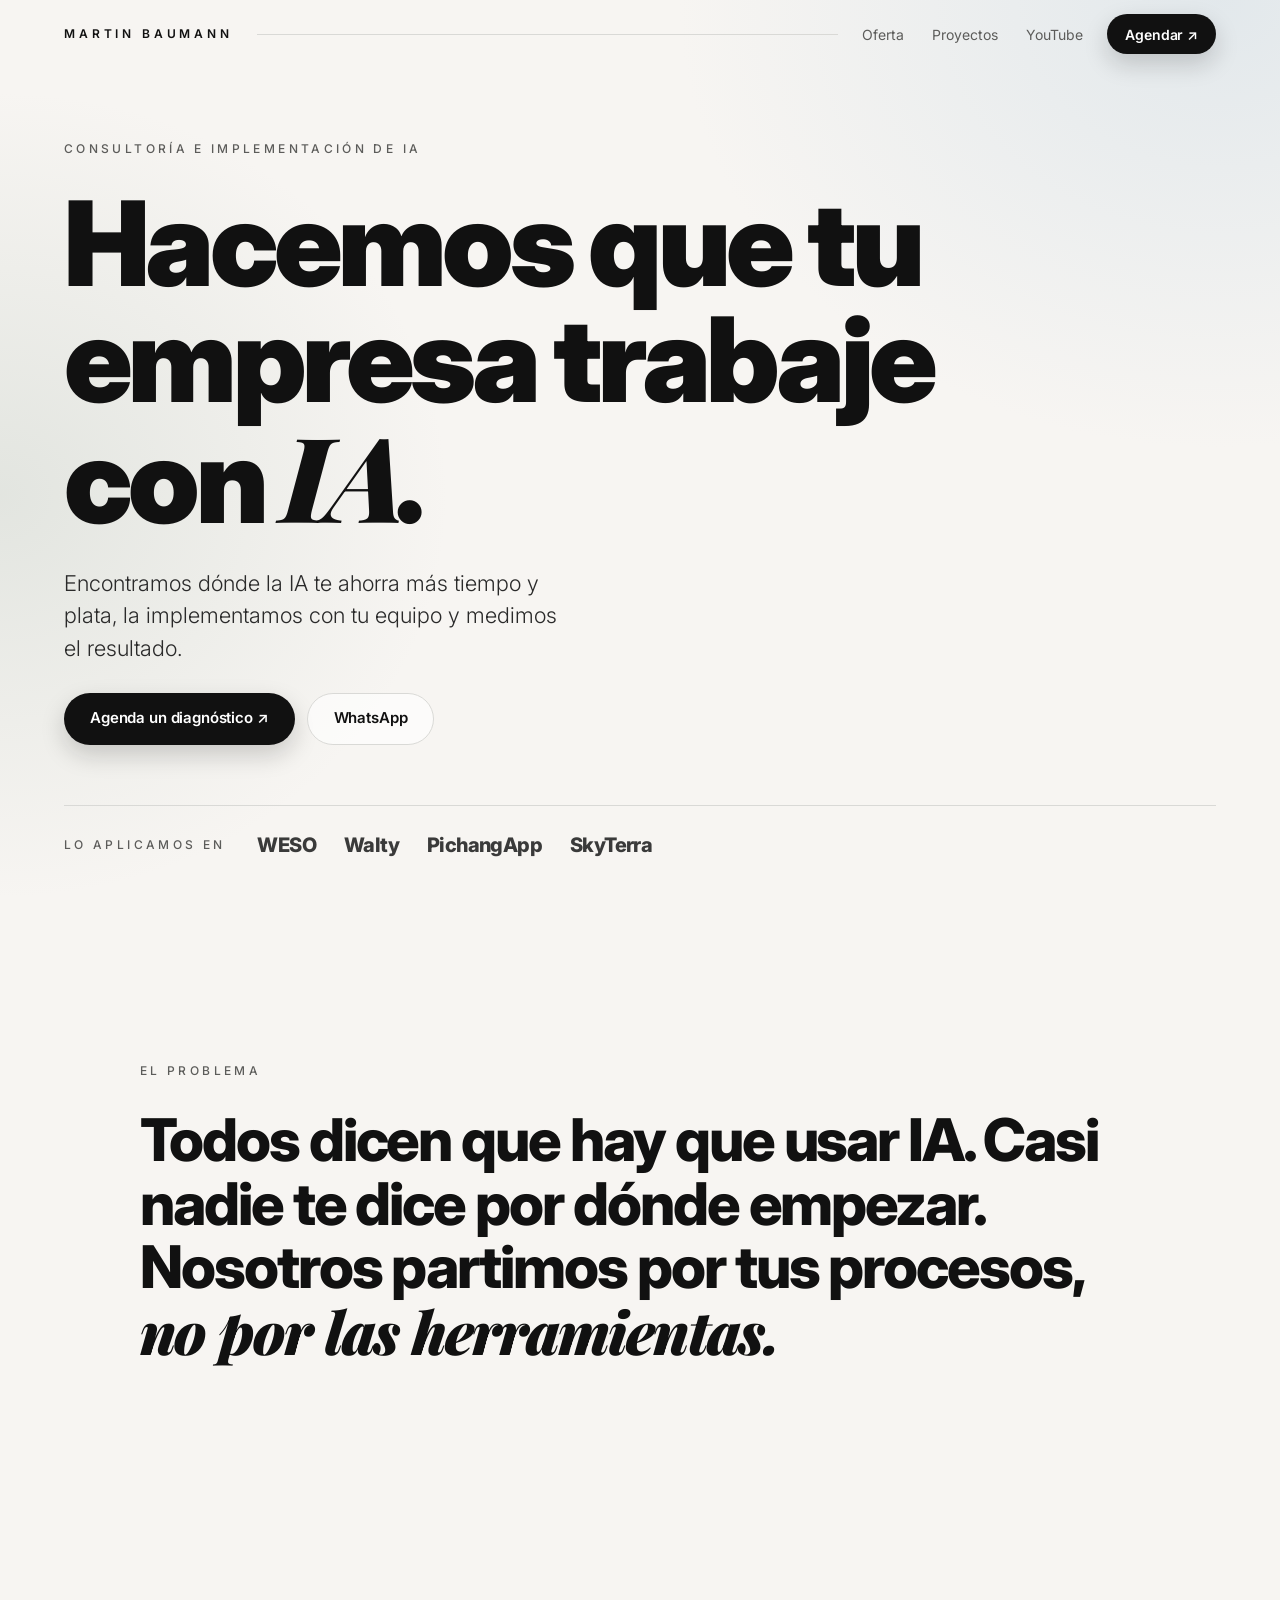
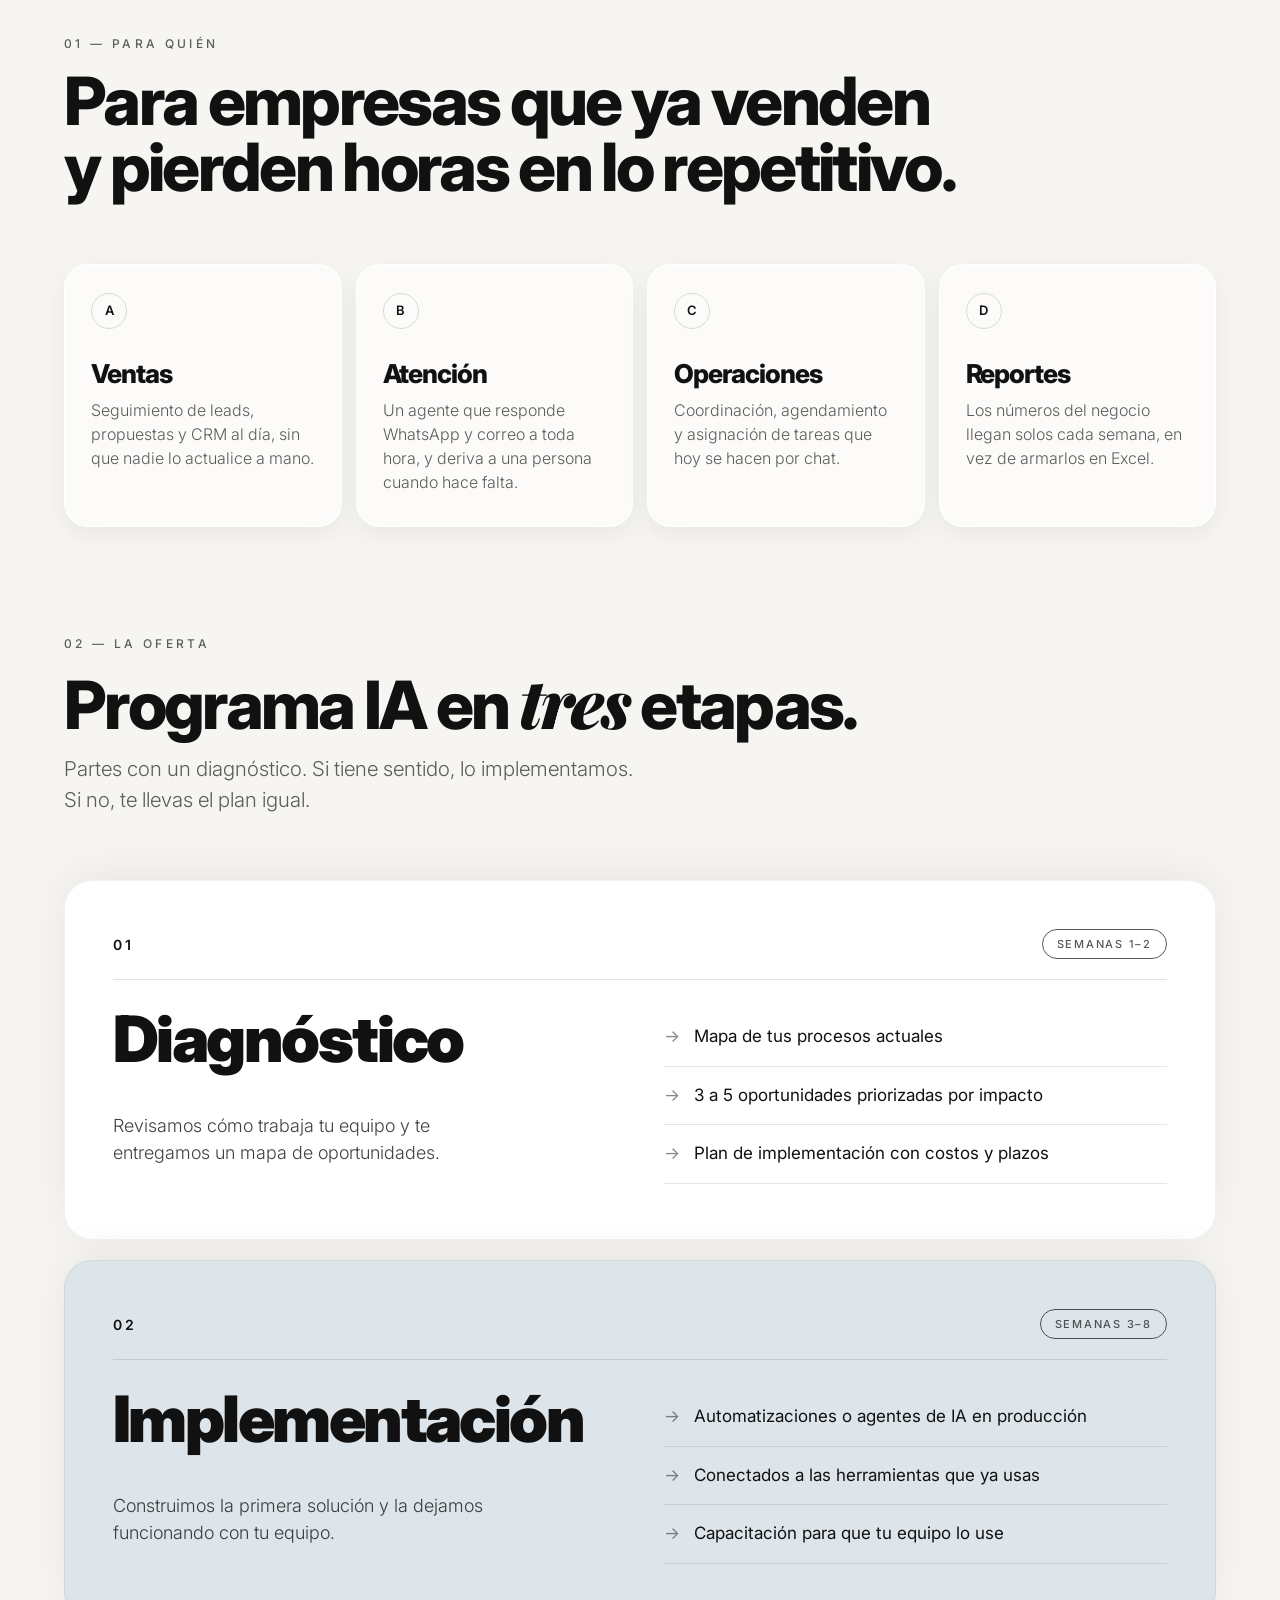
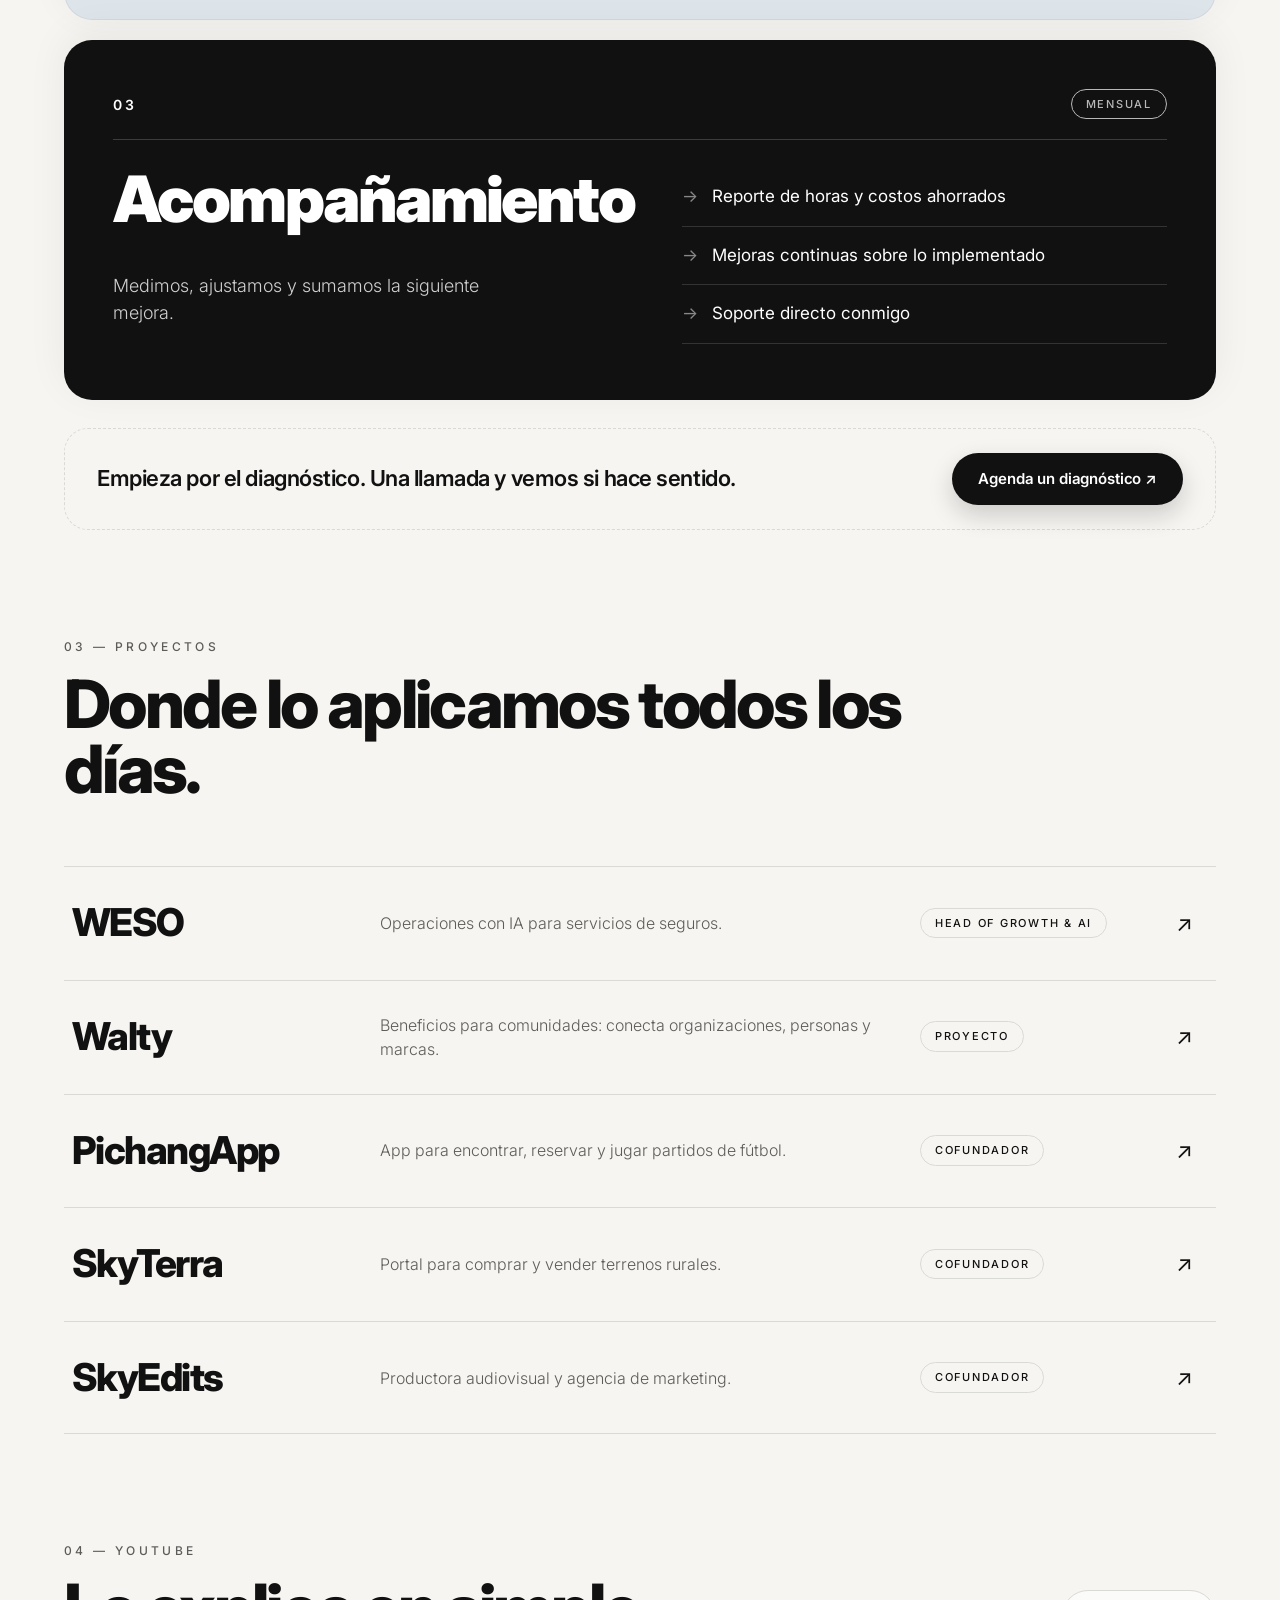
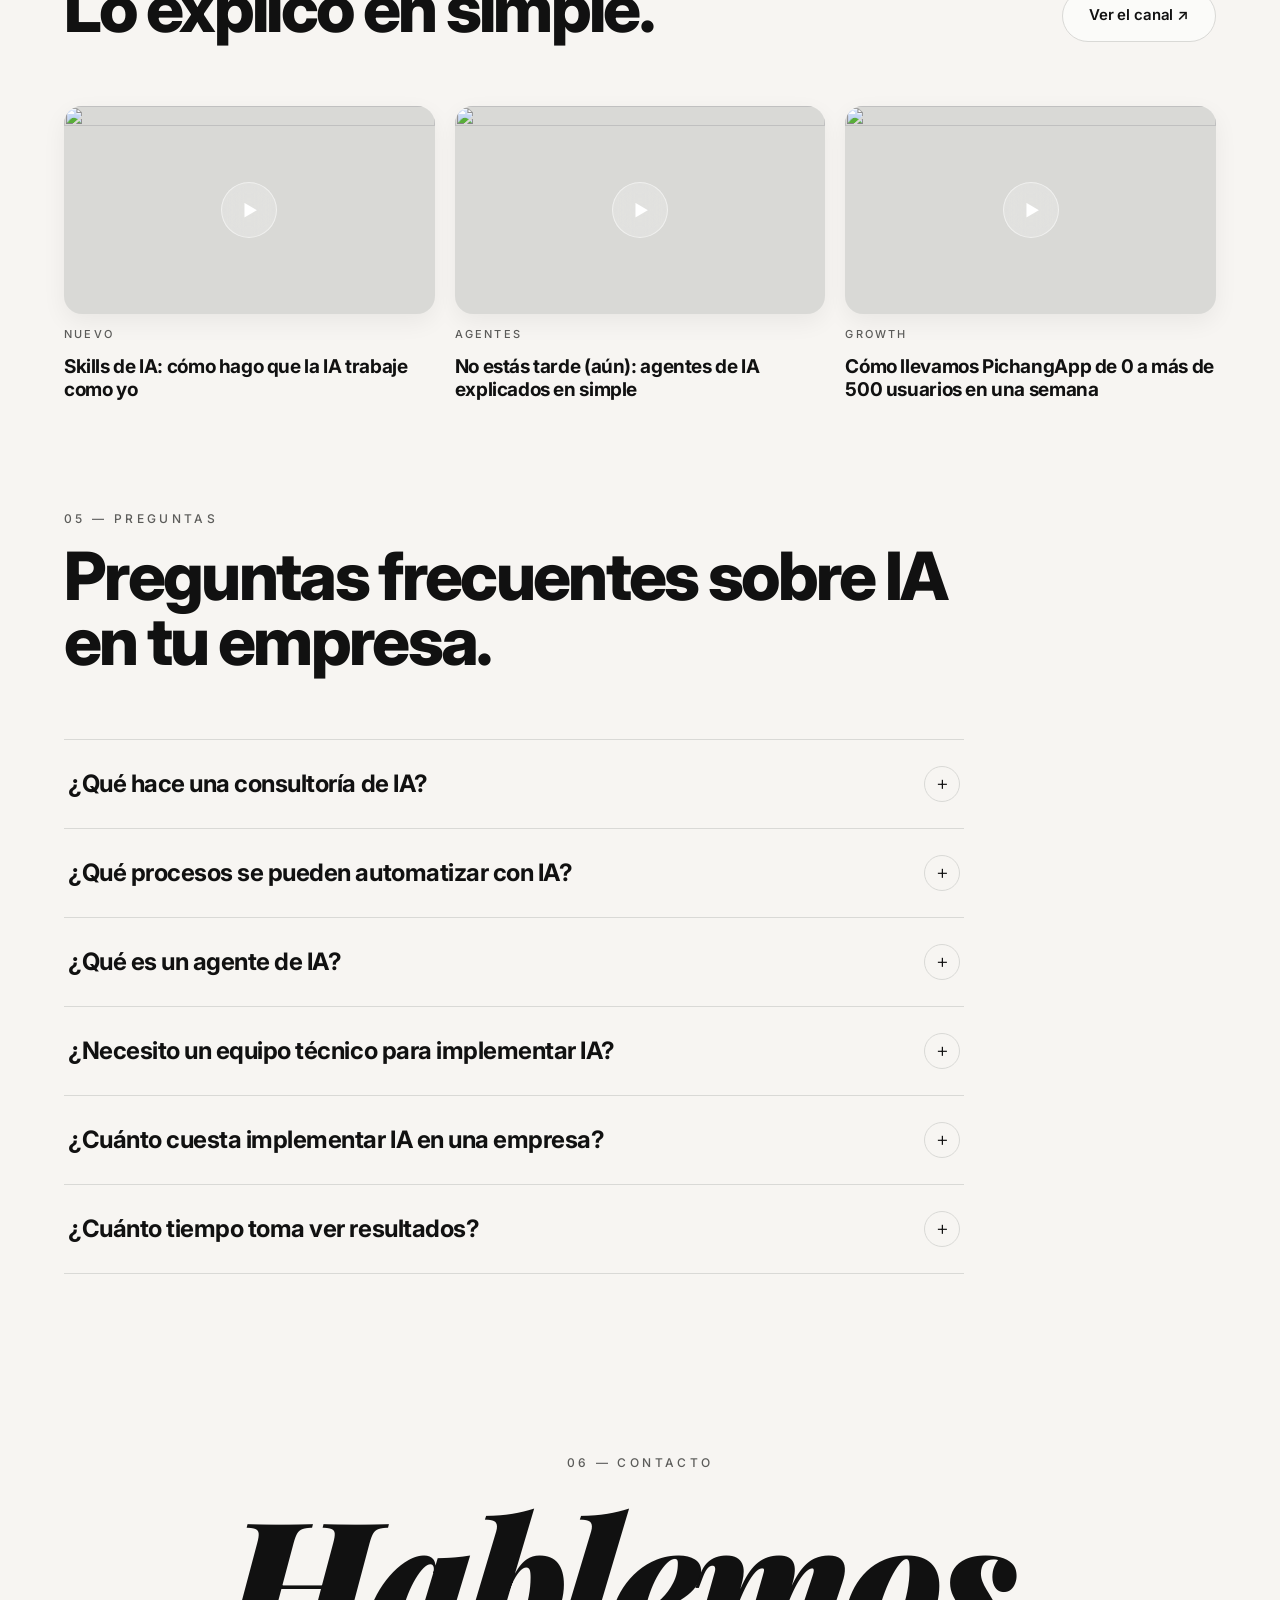
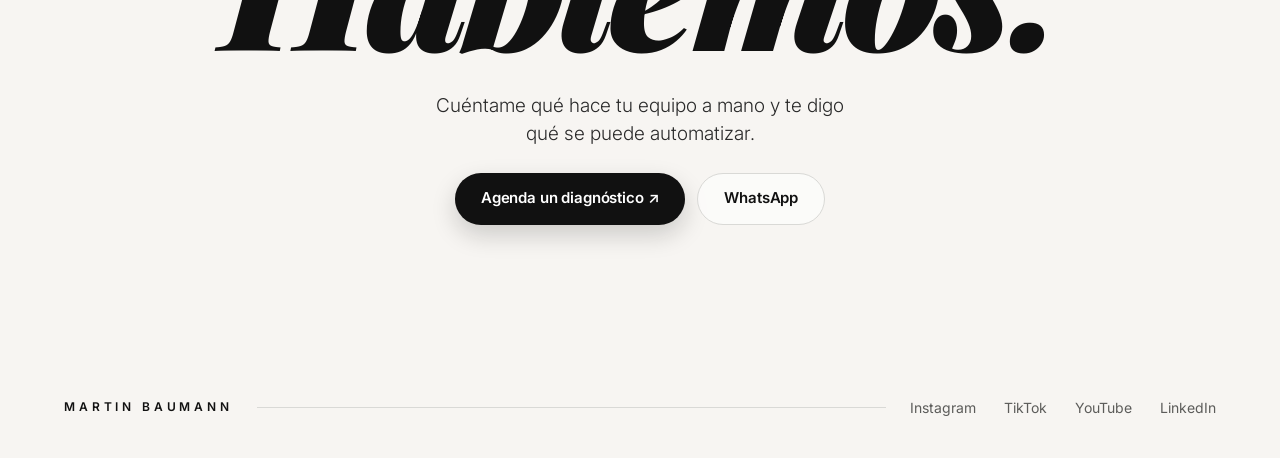
==== commit 6540fe21: "feat: SEO optimization with structured data, FAQ and crawl files - Keyword-focused title and descrip" ====
--- a/index.html
+++ b/index.html
@@ -1,58 +1,160 @@
 <!doctype html>
-<html lang="es">
+<html lang="es-CL">
   <head>
     <meta charset="UTF-8" />
     <meta name="viewport" content="width=device-width, initial-scale=1.0" />
-    <title>Martin Baumann | Consultoría e implementación de IA</title>
+    <title>Consultoría en IA para empresas en Chile | Martin Baumann</title>
     <meta
       name="description"
-      content="Encontramos dónde la IA le ahorra más tiempo y plata a tu empresa, la implementamos con tu equipo y medimos el resultado. Agenda un diagnóstico."
+      content="Consultoría e implementación de inteligencia artificial: automatizamos procesos y creamos agentes de IA para empresas en Chile. Empieza con un diagnóstico."
     />
+    <link rel="canonical" href="https://www.martinbaumann.site/" />
     <meta name="author" content="Martin Baumann" />
-    <meta name="robots" content="index, follow" />
+    <meta name="robots" content="index, follow, max-image-preview:large, max-snippet:-1" />
     <meta name="theme-color" content="#F7F5F2" />
 
     <meta property="og:type" content="website" />
+    <meta property="og:locale" content="es_CL" />
+    <meta property="og:site_name" content="Martin Baumann" />
     <meta property="og:url" content="https://www.martinbaumann.site/" />
-    <meta property="og:title" content="Martin Baumann | Consultoría e implementación de IA" />
-    <meta property="og:description" content="Hacemos que tu empresa trabaje con IA: diagnóstico, implementación y acompañamiento." />
-    <meta name="twitter:card" content="summary" />
+    <meta property="og:title" content="Consultoría en IA para empresas | Martin Baumann" />
+    <meta property="og:description" content="Automatizamos procesos y creamos agentes de IA para tu empresa: diagnóstico, implementación y acompañamiento." />
+    <meta property="og:image" content="https://www.martinbaumann.site/og-image.jpg" />
+    <meta property="og:image:width" content="1200" />
+    <meta property="og:image:height" content="630" />
+    <meta property="og:image:alt" content="Hacemos que tu empresa trabaje con IA. Consultoría de IA de Martin Baumann." />
+    <meta name="twitter:card" content="summary_large_image" />
+    <meta name="twitter:title" content="Consultoría en IA para empresas | Martin Baumann" />
+    <meta name="twitter:description" content="Automatizamos procesos y creamos agentes de IA para tu empresa: diagnóstico, implementación y acompañamiento." />
+    <meta name="twitter:image" content="https://www.martinbaumann.site/og-image.jpg" />
 
     <link rel="icon" href="favicon.svg" type="image/svg+xml" />
+    <link rel="apple-touch-icon" href="apple-touch-icon.png" />
+    <link rel="manifest" href="site.webmanifest" />
     <link rel="preconnect" href="https://fonts.googleapis.com" />
     <link rel="preconnect" href="https://fonts.gstatic.com" crossorigin />
+    <!-- Fuentes sin bloquear el primer pintado -->
     <link
       href="https://fonts.googleapis.com/css2?family=Inter:wght@300;400;500;600;800;900&family=Playfair+Display:ital,wght@1,700;1,900&display=swap"
       rel="stylesheet"
+      media="print"
+      onload="this.media='all'"
     />
+    <noscript>
+      <link
+        href="https://fonts.googleapis.com/css2?family=Inter:wght@300;400;500;600;800;900&family=Playfair+Display:ital,wght@1,700;1,900&display=swap"
+        rel="stylesheet"
+      />
+    </noscript>
     <link rel="stylesheet" href="styles.css" />
 
-    <!-- Oculta lo que anima la intro solo si hay JS y movimiento permitido; script.js lo libera -->
-    <script>
-      if (!window.matchMedia("(prefers-reduced-motion: reduce)").matches) {
-        document.documentElement.classList.add("motion");
-        setTimeout(() => document.documentElement.classList.add("motion-ready"), 3000);
-      }
-    </script>
 
     <script type="application/ld+json">
       {
         "@context": "https://schema.org",
-        "@type": "ProfessionalService",
-        "name": "Martin Baumann — Consultoría e implementación de IA",
-        "url": "https://www.martinbaumann.site/",
-        "areaServed": "CL",
-        "serviceType": ["Consultoría en inteligencia artificial", "Automatización de procesos", "Agentes de IA"],
-        "founder": {
-          "@type": "Person",
-          "name": "Martin Baumann",
-          "sameAs": [
-            "https://instagram.com/martinbaumann_",
-            "https://www.tiktok.com/@martinbaumann_",
-            "https://www.youtube.com/@martinbaumann1",
-            "https://www.linkedin.com/in/martin-baumann-064b62186/"
-          ]
-        }
+        "@graph": [
+          {
+            "@type": "WebSite",
+            "@id": "https://www.martinbaumann.site/#website",
+            "url": "https://www.martinbaumann.site/",
+            "name": "Martin Baumann",
+            "inLanguage": "es-CL",
+            "publisher": { "@id": "https://www.martinbaumann.site/#person" }
+          },
+          {
+            "@type": "Person",
+            "@id": "https://www.martinbaumann.site/#person",
+            "name": "Martin Baumann",
+            "url": "https://www.martinbaumann.site/",
+            "jobTitle": "Consultor de inteligencia artificial",
+            "worksFor": { "@type": "Organization", "name": "WESO", "url": "https://weso.ai/" },
+            "knowsAbout": ["Inteligencia artificial", "Agentes de IA", "Automatización de procesos", "Growth", "Startups"],
+            "sameAs": [
+              "https://www.instagram.com/martinbaumann_/",
+              "https://www.tiktok.com/@martinbaumann_",
+              "https://www.youtube.com/@martinbaumann1",
+              "https://www.linkedin.com/in/martin-baumann-064b62186/"
+            ]
+          },
+          {
+            "@type": "ProfessionalService",
+            "@id": "https://www.martinbaumann.site/#service",
+            "name": "Martin Baumann — Consultoría e implementación de IA",
+            "url": "https://www.martinbaumann.site/",
+            "image": "https://www.martinbaumann.site/og-image.jpg",
+            "description": "Consultoría e implementación de inteligencia artificial para empresas: diagnóstico de procesos, automatizaciones, agentes de IA y acompañamiento.",
+            "founder": { "@id": "https://www.martinbaumann.site/#person" },
+            "areaServed": { "@type": "Country", "name": "Chile" },
+            "availableLanguage": "es",
+            "knowsAbout": ["Consultoría en inteligencia artificial", "Automatización de procesos con IA", "Agentes de IA para empresas"],
+            "hasOfferCatalog": {
+              "@type": "OfferCatalog",
+              "name": "Programa IA en tres etapas",
+              "itemListElement": [
+                {
+                  "@type": "Offer",
+                  "itemOffered": {
+                    "@type": "Service",
+                    "name": "Diagnóstico de IA",
+                    "description": "Mapa de procesos, 3 a 5 oportunidades priorizadas por impacto y plan de implementación con costos y plazos."
+                  }
+                },
+                {
+                  "@type": "Offer",
+                  "itemOffered": {
+                    "@type": "Service",
+                    "name": "Implementación de automatizaciones y agentes de IA",
+                    "description": "Automatizaciones o agentes de IA en producción, conectados a las herramientas de la empresa, con capacitación al equipo."
+                  }
+                },
+                {
+                  "@type": "Offer",
+                  "itemOffered": {
+                    "@type": "Service",
+                    "name": "Acompañamiento mensual",
+                    "description": "Reporte de horas y costos ahorrados, mejoras continuas y soporte directo."
+                  }
+                }
+              ]
+            }
+          },
+          {
+            "@type": "FAQPage",
+            "@id": "https://www.martinbaumann.site/#faq",
+            "mainEntity": [
+              {
+                "@type": "Question",
+                "name": "¿Qué hace una consultoría de IA?",
+                "acceptedAnswer": { "@type": "Answer", "text": "Revisamos cómo trabaja tu equipo, encontramos qué tareas se pueden automatizar o delegar a agentes de IA, y lo implementamos con las herramientas que ya usas. Después medimos cuánto tiempo y plata te ahorra." }
+              },
+              {
+                "@type": "Question",
+                "name": "¿Qué procesos se pueden automatizar con IA?",
+                "acceptedAnswer": { "@type": "Answer", "text": "Los más comunes están en ventas (seguimiento de leads y CRM), atención (responder WhatsApp y correo), operaciones (coordinación, agendamiento y asignación de tareas) y reportes (números del negocio que llegan solos cada semana)." }
+              },
+              {
+                "@type": "Question",
+                "name": "¿Qué es un agente de IA?",
+                "acceptedAnswer": { "@type": "Answer", "text": "Es un asistente que no solo responde: también ejecuta tareas. Puede atender clientes, clasificar solicitudes o coordinar trabajo, siguiendo reglas claras y derivando a una persona cuando hace falta." }
+              },
+              {
+                "@type": "Question",
+                "name": "¿Necesito un equipo técnico para implementar IA?",
+                "acceptedAnswer": { "@type": "Answer", "text": "No. Nosotros construimos e integramos las soluciones. Tu equipo aprende a usarlas en la capacitación que es parte de la implementación." }
+              },
+              {
+                "@type": "Question",
+                "name": "¿Cuánto cuesta implementar IA en una empresa?",
+                "acceptedAnswer": { "@type": "Answer", "text": "Depende del alcance. Por eso partimos con un diagnóstico: termina con un plan de implementación con costos y plazos, así sabes cuánto cuesta antes de decidir." }
+              },
+              {
+                "@type": "Question",
+                "name": "¿Cuánto tiempo toma ver resultados?",
+                "acceptedAnswer": { "@type": "Answer", "text": "El diagnóstico toma las primeras dos semanas. La primera solución queda funcionando entre las semanas 3 y 8, y desde ahí medimos los resultados mes a mes." }
+              }
+            ]
+          }
+        ]
       }
     </script>
   </head>
@@ -76,7 +178,7 @@
       <section class="hero" id="inicio">
         <div class="hero-copy">
           <p class="label" data-intro>Consultoría e implementación de IA</p>
-          <h1 class="hero-title" data-split="mask">Hacemos que tu empresa trabaje con <em>IA</em>.</h1>
+          <h1 class="hero-title" data-intro>Hacemos que tu empresa trabaje con <em>IA</em>.</h1>
           <p class="hero-sub" data-intro>
             Encontramos dónde la IA te ahorra más tiempo y plata, la implementamos con tu equipo y medimos el resultado.
           </p>
@@ -288,9 +390,65 @@
         </div>
       </section>
 
+      <!-- Preguntas frecuentes (el mismo texto va en el JSON-LD FAQPage del head) -->
+      <section class="section" id="preguntas">
+        <header class="section-head" data-reveal>
+          <p class="label">05 — Preguntas</p>
+          <h2>Preguntas frecuentes sobre IA en tu empresa.</h2>
+        </header>
+
+        <div class="faq" data-stagger>
+          <details>
+            <summary>¿Qué hace una consultoría de IA?</summary>
+            <p>
+              Revisamos cómo trabaja tu equipo, encontramos qué tareas se pueden automatizar o delegar a agentes de
+              IA, y lo implementamos con las herramientas que ya usas. Después medimos cuánto tiempo y plata te ahorra.
+            </p>
+          </details>
+          <details>
+            <summary>¿Qué procesos se pueden automatizar con IA?</summary>
+            <p>
+              Los más comunes están en ventas (seguimiento de leads y CRM), atención (responder WhatsApp y correo),
+              operaciones (coordinación, agendamiento y asignación de tareas) y reportes (números del negocio que llegan
+              solos cada semana).
+            </p>
+          </details>
+          <details>
+            <summary>¿Qué es un agente de IA?</summary>
+            <p>
+              Es un asistente que no solo responde: también ejecuta tareas. Puede atender clientes, clasificar
+              solicitudes o coordinar trabajo, siguiendo reglas claras y derivando a una persona cuando hace falta. Lo
+              explico en detalle en
+              <a href="https://www.youtube.com/watch?v=d4hlRIOba-Y" target="_blank" rel="noopener">este video</a>.
+            </p>
+          </details>
+          <details>
+            <summary>¿Necesito un equipo técnico para implementar IA?</summary>
+            <p>
+              No. Nosotros construimos e integramos las soluciones. Tu equipo aprende a usarlas en la capacitación que
+              es parte de la implementación.
+            </p>
+          </details>
+          <details>
+            <summary>¿Cuánto cuesta implementar IA en una empresa?</summary>
+            <p>
+              Depende del alcance. Por eso partimos con un diagnóstico: termina con un plan de implementación con
+              costos y plazos, así sabes cuánto cuesta antes de decidir.
+            </p>
+          </details>
+          <details>
+            <summary>¿Cuánto tiempo toma ver resultados?</summary>
+            <p>
+              El diagnóstico toma las primeras dos semanas. La primera solución queda funcionando entre las semanas 3 y
+              8, y desde ahí medimos los resultados mes a mes.
+            </p>
+          </details>
+        </div>
+      </section>
+
       <!-- Cierre -->
       <section class="closing" id="contacto">
-        <p class="label" data-reveal>05 — Contacto</p>
+        <p class="label" data-reveal>06 — Contacto</p>
         <h2 class="closing-title" data-closing>Hablemos.</h2>
         <p class="closing-sub" data-reveal>Cuéntame qué hace tu equipo a mano y te digo qué se puede automatizar.</p>
         <div class="hero-actions" data-reveal>
--- a/styles.css
+++ b/styles.css
@@ -606,6 +606,60 @@
   line-height: 1.25;
 }
 
+/* Preguntas frecuentes */
+.faq {
+  max-width: 900px;
+  border-top: 1px solid var(--gris);
+}
+.faq details {
+  border-bottom: 1px solid var(--gris);
+}
+.faq summary {
+  display: flex;
+  justify-content: space-between;
+  align-items: center;
+  gap: 24px;
+  padding: 26px 4px;
+  font-size: clamp(18px, 2vw, 24px);
+  font-weight: 700;
+  letter-spacing: -0.02em;
+  line-height: 1.25;
+  cursor: pointer;
+  list-style: none;
+}
+.faq summary::-webkit-details-marker {
+  display: none;
+}
+.faq summary::after {
+  content: "+";
+  flex: none;
+  display: grid;
+  place-items: center;
+  width: 36px;
+  height: 36px;
+  border: 1px solid var(--gris);
+  border-radius: 50%;
+  font-size: 20px;
+  font-weight: 300;
+  transition: transform 0.4s var(--ease), background-color 0.3s;
+}
+.faq details[open] summary::after {
+  transform: rotate(45deg);
+  background: var(--blanco);
+}
+.faq details p {
+  max-width: 62ch;
+  padding: 0 4px 28px;
+  font-size: 17px;
+  font-weight: 300;
+  color: var(--gris-texto);
+}
+.faq details a {
+  color: var(--carbon);
+  text-decoration: underline;
+  text-underline-offset: 3px;
+}
+
 /* Cierre */
 .closing {
   display: grid;
@@ -646,10 +700,32 @@
   padding: 28px var(--gutter) 40px;
 }
 
-/* ---------- Estado inicial de la intro (lo libera script.js) ---------- */
-.motion:not(.motion-ready) [data-intro],
-.motion:not(.motion-ready) [data-split="mask"] {
-  visibility: hidden;
+/* ---------- Intro de la portada en CSS: no espera a que cargue JS ---------- */
+@media (prefers-reduced-motion: no-preference) {
+  .hero [data-intro] {
+    animation: rise 1.2s var(--ease) both;
+  }
+  .hero .label[data-intro] {
+    animation-delay: 0.05s;
+  }
+  .hero .hero-title {
+    animation-delay: 0.12s;
+  }
+  .hero .hero-sub {
+    animation-delay: 0.3s;
+  }
+  .hero .hero-actions {
+    animation-delay: 0.42s;
+  }
+  .hero .hero-proof {
+    animation-delay: 0.56s;
+  }
+}
+@keyframes rise {
+  from {
+    opacity: 0;
+    transform: translateY(32px);
+  }
 }
 
 /* ---------- Responsive ---------- */
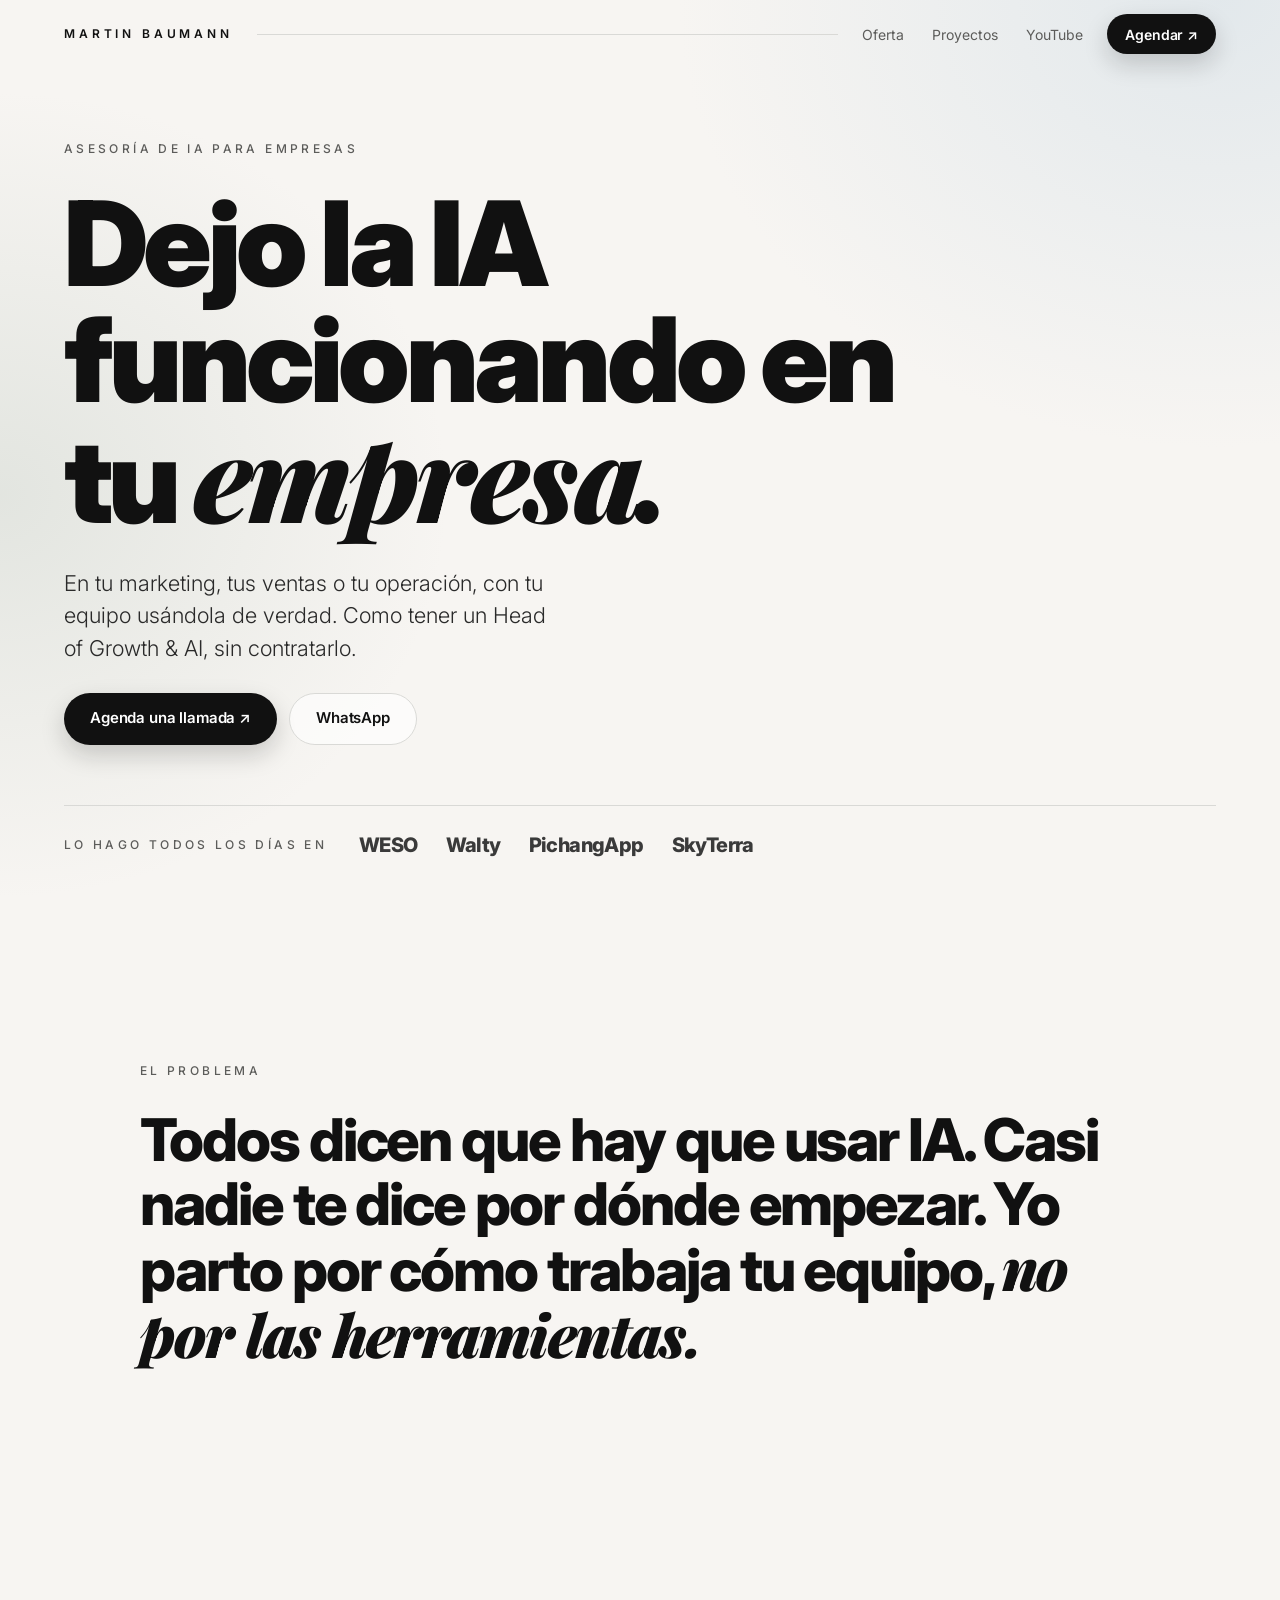
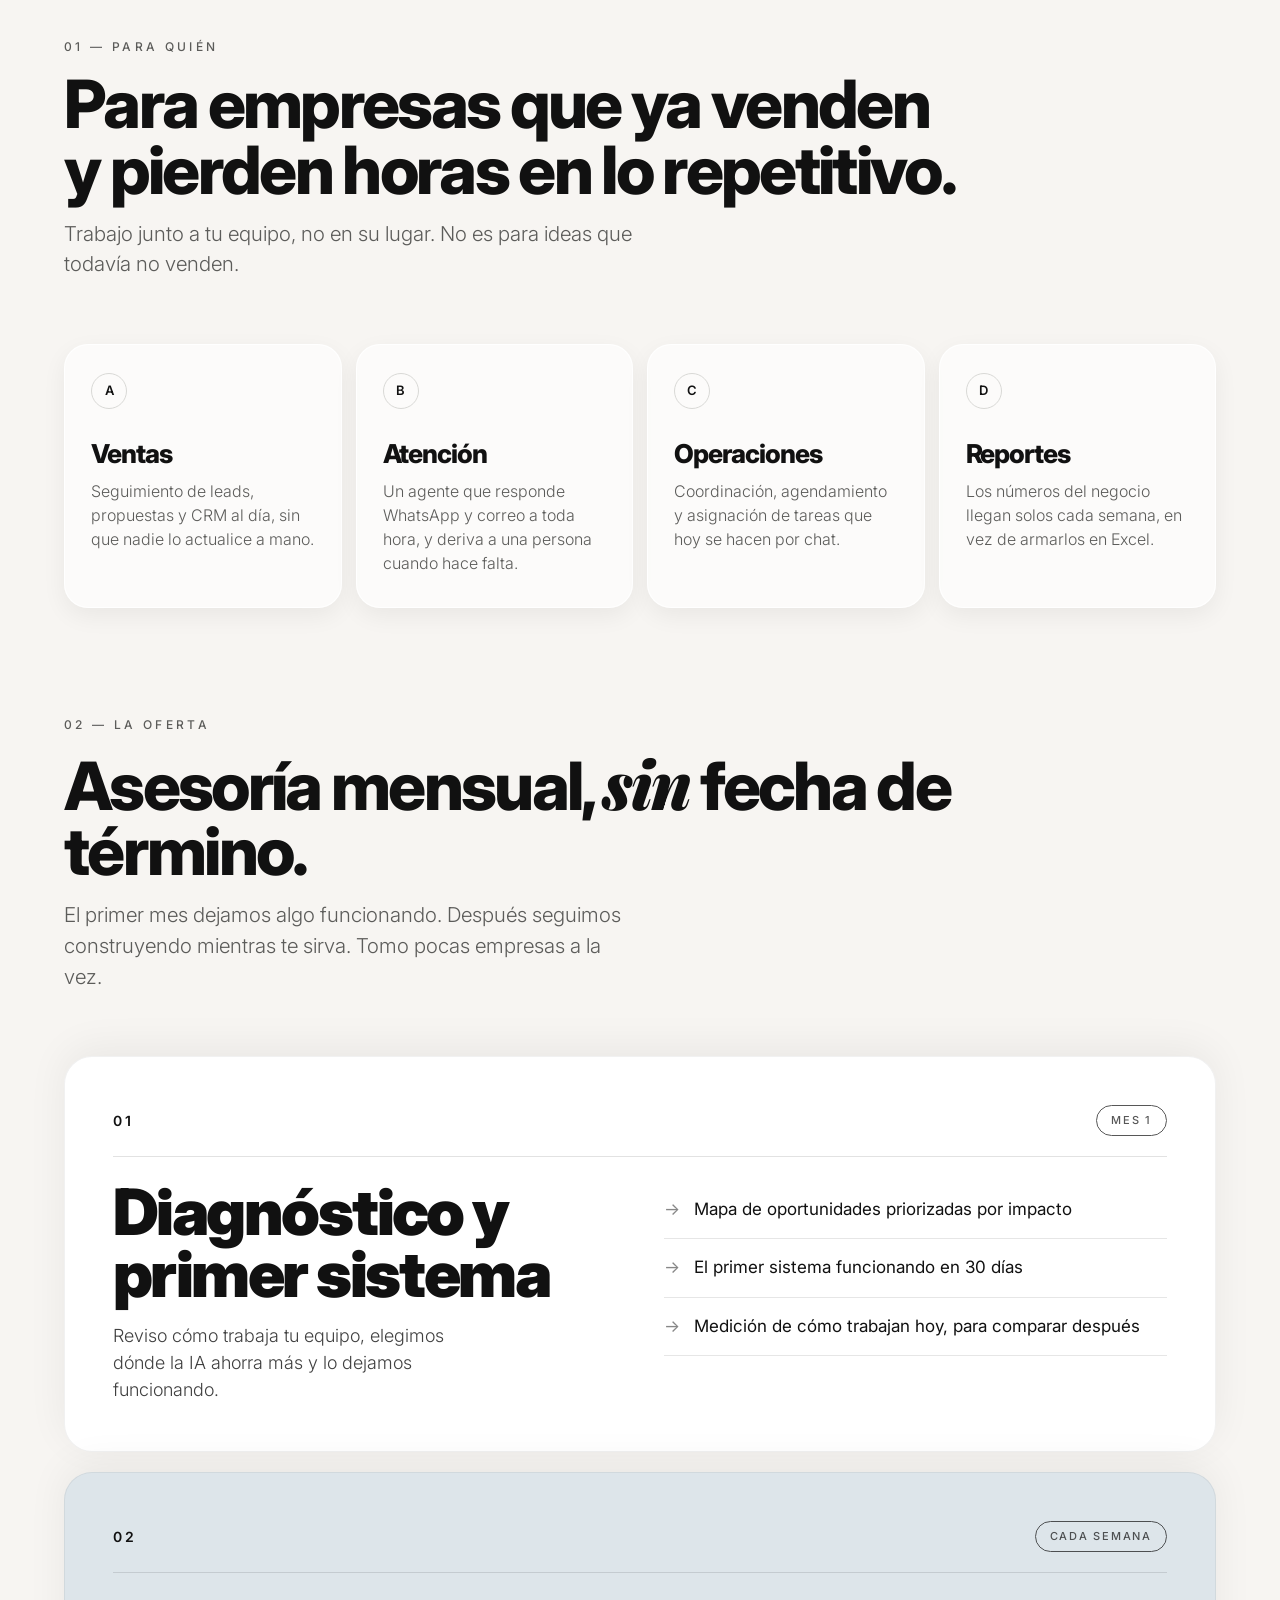
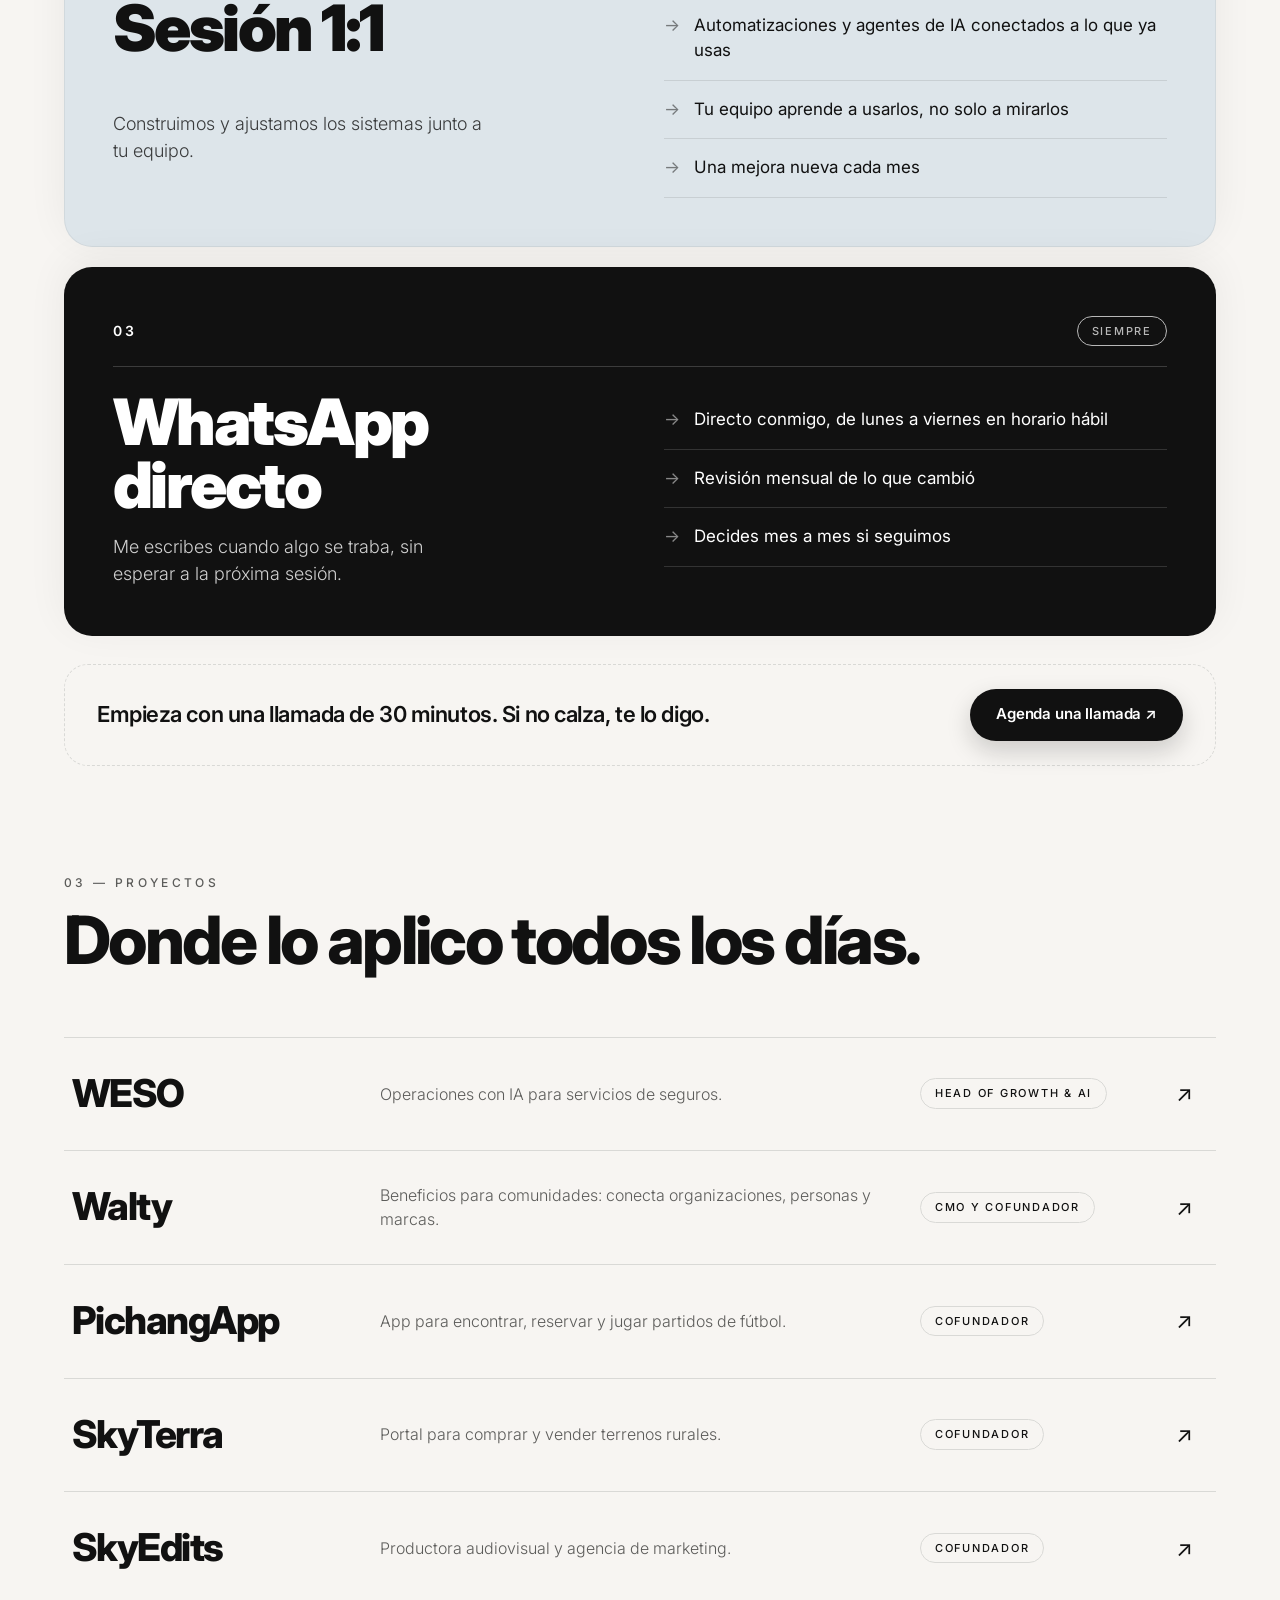
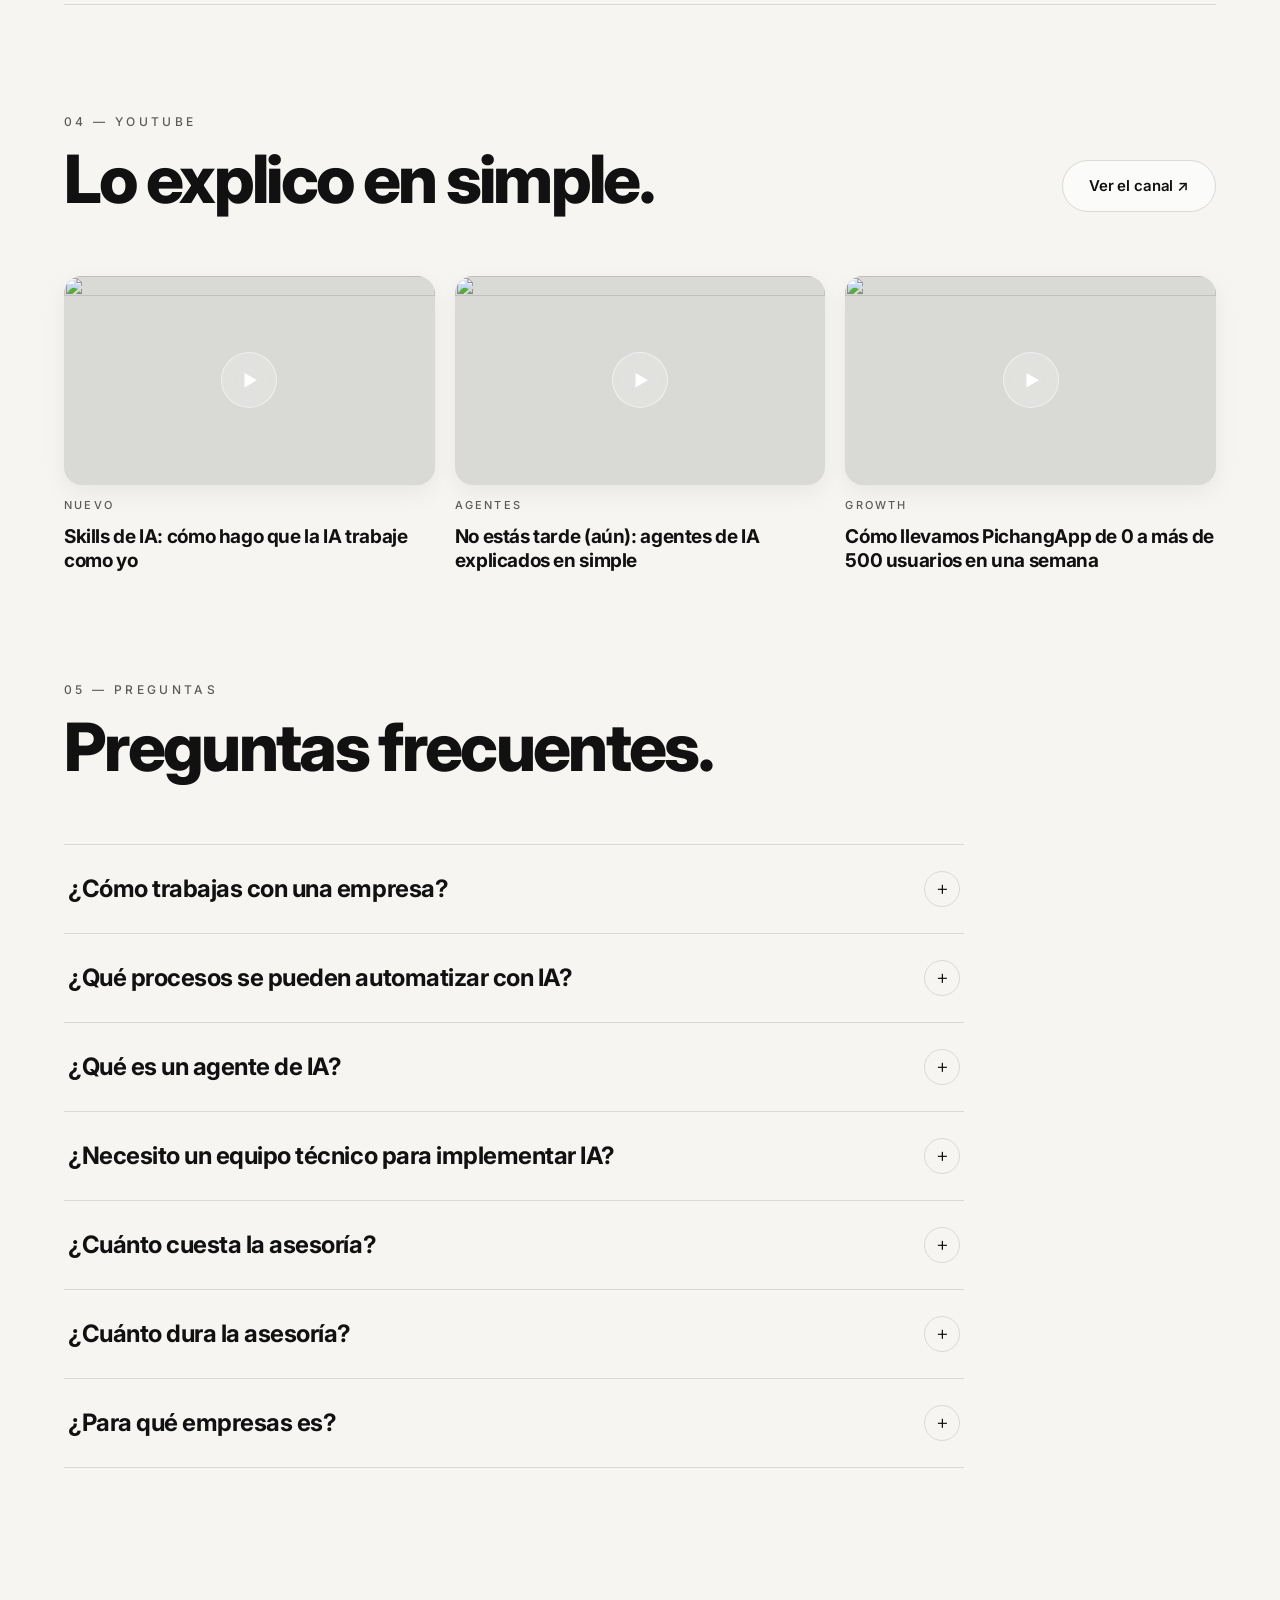
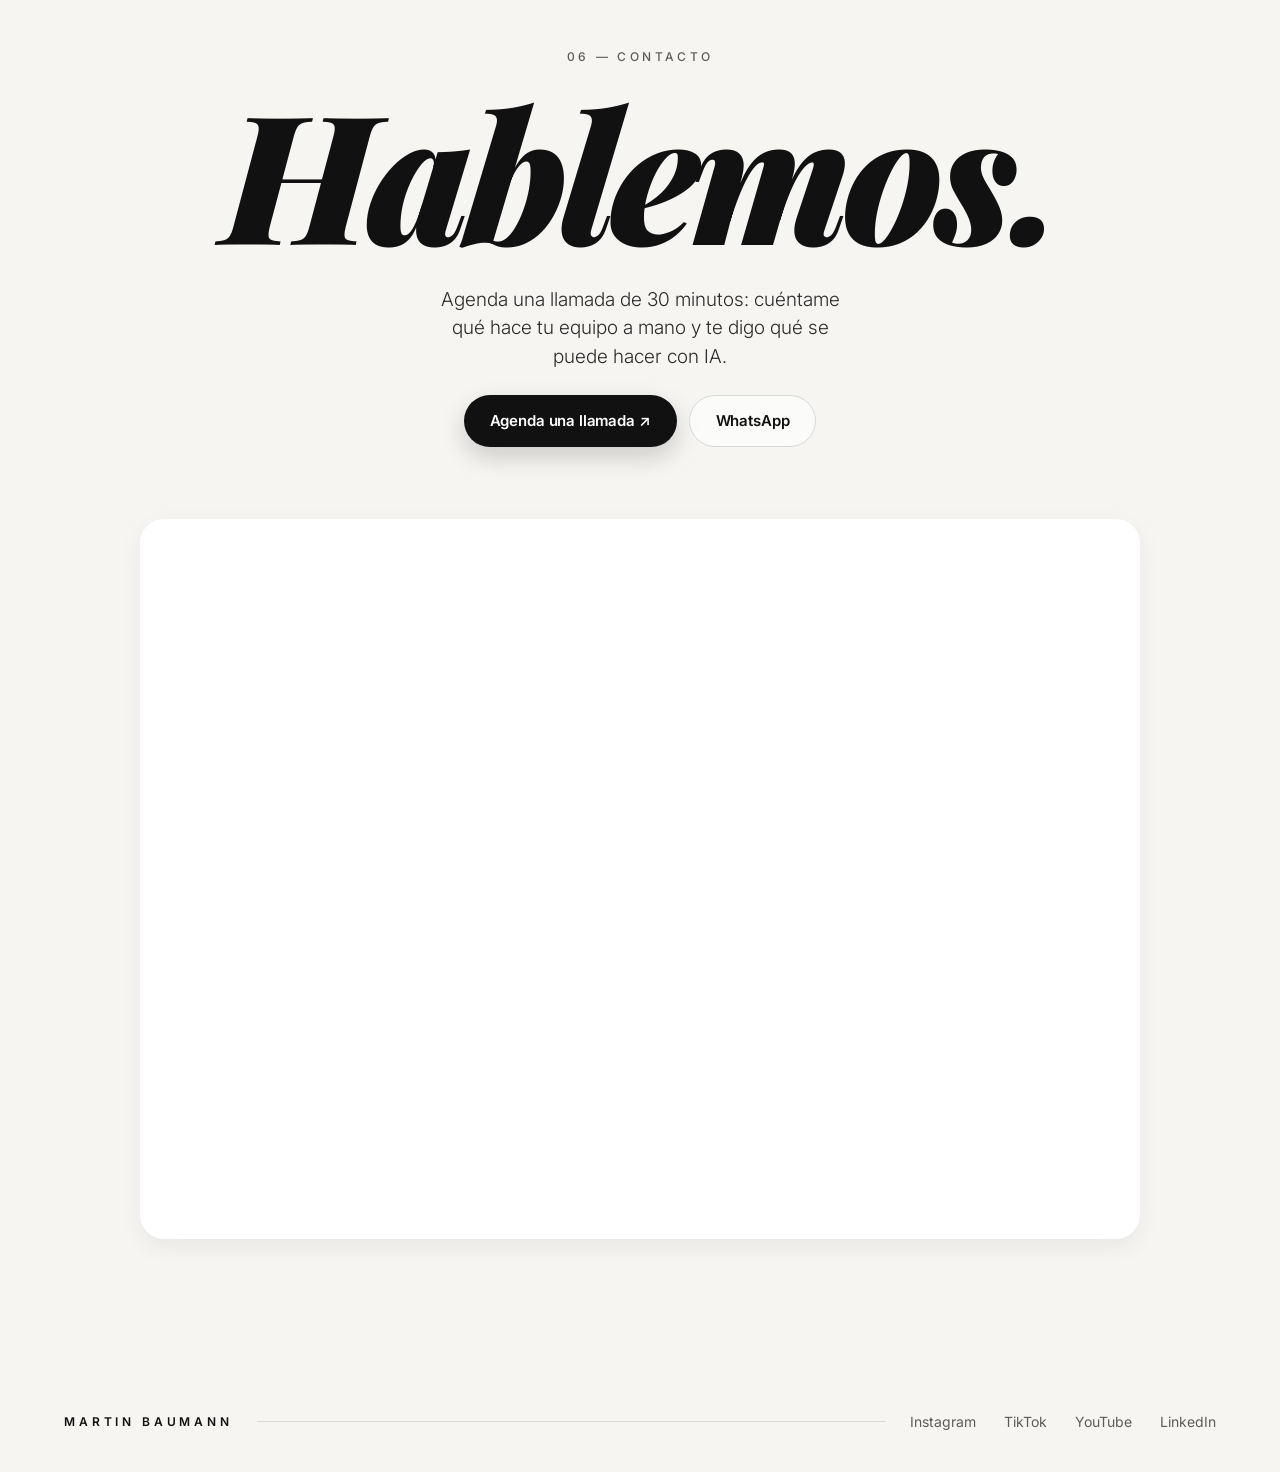
==== commit bce0eece: "feat: reposition site as monthly 1:1 AI advisory with embedded Calendly - Copy in first person: mont" ====
--- a/index.html
+++ b/index.html
@@ -3,10 +3,10 @@
   <head>
     <meta charset="UTF-8" />
     <meta name="viewport" content="width=device-width, initial-scale=1.0" />
-    <title>Consultoría en IA para empresas en Chile | Martin Baumann</title>
+    <title>Asesoría de IA para empresas en Chile | Martin Baumann</title>
     <meta
       name="description"
-      content="Consultoría e implementación de inteligencia artificial: automatizamos procesos y creamos agentes de IA para empresas en Chile. Empieza con un diagnóstico."
+      content="Dejo la IA funcionando en tu empresa: en tu marketing, tus ventas o tu operación, con tu equipo usándola. Asesoría mensual 1:1 para empresas que ya venden."
     />
     <link rel="canonical" href="https://www.martinbaumann.site/" />
     <meta name="author" content="Martin Baumann" />
@@ -17,16 +17,16 @@
     <meta property="og:locale" content="es_CL" />
     <meta property="og:site_name" content="Martin Baumann" />
     <meta property="og:url" content="https://www.martinbaumann.site/" />
-    <meta property="og:title" content="Consultoría en IA para empresas | Martin Baumann" />
-    <meta property="og:description" content="Automatizamos procesos y creamos agentes de IA para tu empresa: diagnóstico, implementación y acompañamiento." />
-    <meta property="og:image" content="https://www.martinbaumann.site/og-image.jpg" />
+    <meta property="og:title" content="Asesoría de IA para empresas | Martin Baumann" />
+    <meta property="og:description" content="Asesoría mensual 1:1 para dejar la IA funcionando en tu marketing, tus ventas o tu operación." />
+    <meta property="og:image" content="https://www.martinbaumann.site/og-image.png" />
     <meta property="og:image:width" content="1200" />
     <meta property="og:image:height" content="630" />
-    <meta property="og:image:alt" content="Hacemos que tu empresa trabaje con IA. Consultoría de IA de Martin Baumann." />
+    <meta property="og:image:alt" content="Asesoría de IA para empresas de Martin Baumann." />
     <meta name="twitter:card" content="summary_large_image" />
-    <meta name="twitter:title" content="Consultoría en IA para empresas | Martin Baumann" />
-    <meta name="twitter:description" content="Automatizamos procesos y creamos agentes de IA para tu empresa: diagnóstico, implementación y acompañamiento." />
-    <meta name="twitter:image" content="https://www.martinbaumann.site/og-image.jpg" />
+    <meta name="twitter:title" content="Asesoría de IA para empresas | Martin Baumann" />
+    <meta name="twitter:description" content="Asesoría mensual 1:1 para dejar la IA funcionando en tu marketing, tus ventas o tu operación." />
+    <meta name="twitter:image" content="https://www.martinbaumann.site/og-image.png" />
 
     <link rel="icon" href="favicon.svg" type="image/svg+xml" />
     <link rel="apple-touch-icon" href="apple-touch-icon.png" />
@@ -66,8 +66,11 @@
             "@id": "https://www.martinbaumann.site/#person",
             "name": "Martin Baumann",
             "url": "https://www.martinbaumann.site/",
-            "jobTitle": "Consultor de inteligencia artificial",
-            "worksFor": { "@type": "Organization", "name": "WESO", "url": "https://weso.ai/" },
+            "jobTitle": "Asesor de inteligencia artificial para empresas",
+            "worksFor": [
+              { "@type": "Organization", "name": "WESO", "url": "https://weso.ai/" },
+              { "@type": "Organization", "name": "Walty", "url": "https://walty.cl/" }
+            ],
             "knowsAbout": ["Inteligencia artificial", "Agentes de IA", "Automatización de procesos", "Growth", "Startups"],
             "sameAs": [
               "https://www.instagram.com/martinbaumann_/",
@@ -79,40 +82,40 @@
           {
             "@type": "ProfessionalService",
             "@id": "https://www.martinbaumann.site/#service",
-            "name": "Martin Baumann — Consultoría e implementación de IA",
+            "name": "Martin Baumann — Asesoría de IA para empresas",
             "url": "https://www.martinbaumann.site/",
-            "image": "https://www.martinbaumann.site/og-image.jpg",
-            "description": "Consultoría e implementación de inteligencia artificial para empresas: diagnóstico de procesos, automatizaciones, agentes de IA y acompañamiento.",
+            "image": "https://www.martinbaumann.site/og-image.png",
+            "description": "Asesoría mensual 1:1 de inteligencia artificial para empresas que ya venden: diagnóstico, automatizaciones y agentes de IA construidos junto al equipo, sesión semanal y WhatsApp directo.",
             "founder": { "@id": "https://www.martinbaumann.site/#person" },
             "areaServed": { "@type": "Country", "name": "Chile" },
             "availableLanguage": "es",
-            "knowsAbout": ["Consultoría en inteligencia artificial", "Automatización de procesos con IA", "Agentes de IA para empresas"],
+            "knowsAbout": ["Asesoría en inteligencia artificial", "Automatización de procesos con IA", "Agentes de IA para empresas", "Marketing con IA"],
             "hasOfferCatalog": {
               "@type": "OfferCatalog",
-              "name": "Programa IA en tres etapas",
+              "name": "Asesoría mensual de IA",
               "itemListElement": [
                 {
                   "@type": "Offer",
                   "itemOffered": {
                     "@type": "Service",
-                    "name": "Diagnóstico de IA",
-                    "description": "Mapa de procesos, 3 a 5 oportunidades priorizadas por impacto y plan de implementación con costos y plazos."
+                    "name": "Diagnóstico y primer sistema",
+                    "description": "Revisión de cómo trabaja el equipo, mapa de oportunidades priorizadas por impacto y el primer sistema de IA funcionando durante el primer mes."
                   }
                 },
                 {
                   "@type": "Offer",
                   "itemOffered": {
                     "@type": "Service",
-                    "name": "Implementación de automatizaciones y agentes de IA",
-                    "description": "Automatizaciones o agentes de IA en producción, conectados a las herramientas de la empresa, con capacitación al equipo."
+                    "name": "Sesión 1:1 semanal",
+                    "description": "Automatizaciones y agentes de IA construidos y ajustados junto al equipo, conectados a las herramientas que ya usa."
                   }
                 },
                 {
                   "@type": "Offer",
                   "itemOffered": {
                     "@type": "Service",
-                    "name": "Acompañamiento mensual",
-                    "description": "Reporte de horas y costos ahorrados, mejoras continuas y soporte directo."
+                    "name": "WhatsApp directo",
+                    "description": "Soporte directo con Martin de lunes a viernes en horario hábil y revisión mensual de lo que cambió."
                   }
                 }
               ]
@@ -124,8 +127,8 @@
             "mainEntity": [
               {
                 "@type": "Question",
-                "name": "¿Qué hace una consultoría de IA?",
-                "acceptedAnswer": { "@type": "Answer", "text": "Revisamos cómo trabaja tu equipo, encontramos qué tareas se pueden automatizar o delegar a agentes de IA, y lo implementamos con las herramientas que ya usas. Después medimos cuánto tiempo y plata te ahorra." }
+                "name": "¿Cómo trabajas con una empresa?",
+                "acceptedAnswer": { "@type": "Answer", "text": "Parto por un diagnóstico de cómo trabaja tu equipo. Elegimos dónde la IA ahorra más tiempo o trae más clientes, y lo dejamos funcionando el primer mes. Después seguimos con una sesión 1:1 a la semana y WhatsApp directo conmigo." }
               },
               {
                 "@type": "Question",
@@ -140,17 +143,22 @@
               {
                 "@type": "Question",
                 "name": "¿Necesito un equipo técnico para implementar IA?",
-                "acceptedAnswer": { "@type": "Answer", "text": "No. Nosotros construimos e integramos las soluciones. Tu equipo aprende a usarlas en la capacitación que es parte de la implementación." }
+                "acceptedAnswer": { "@type": "Answer", "text": "No. Lo construyo junto a tu equipo y les enseño a usarlo. Lo que sí necesito es que alguien del equipo lo use y que el dueño o un gerente participe." }
               },
               {
                 "@type": "Question",
-                "name": "¿Cuánto cuesta implementar IA en una empresa?",
-                "acceptedAnswer": { "@type": "Answer", "text": "Depende del alcance. Por eso partimos con un diagnóstico: termina con un plan de implementación con costos y plazos, así sabes cuánto cuesta antes de decidir." }
+                "name": "¿Cuánto cuesta la asesoría?",
+                "acceptedAnswer": { "@type": "Answer", "text": "Es un plan mensual y depende del alcance. Lo vemos en la llamada, después de entender qué necesita tu empresa." }
               },
               {
                 "@type": "Question",
-                "name": "¿Cuánto tiempo toma ver resultados?",
-                "acceptedAnswer": { "@type": "Answer", "text": "El diagnóstico toma las primeras dos semanas. La primera solución queda funcionando entre las semanas 3 y 8, y desde ahí medimos los resultados mes a mes." }
+                "name": "¿Cuánto dura la asesoría?",
+                "acceptedAnswer": { "@type": "Answer", "text": "No tiene fecha de término. El primer sistema queda funcionando durante el primer mes; después, cada mes revisamos qué cambió y decides si seguimos." }
+              },
+              {
+                "@type": "Question",
+                "name": "¿Para qué empresas es?",
+                "acceptedAnswer": { "@type": "Answer", "text": "Para empresas chicas y medianas que ya venden y tienen equipo. No es para ideas que todavía no venden." }
               }
             ]
           }
@@ -177,19 +185,19 @@
       <!-- Portada -->
       <section class="hero" id="inicio">
         <div class="hero-copy">
-          <p class="label" data-intro>Consultoría e implementación de IA</p>
-          <h1 class="hero-title" data-intro>Hacemos que tu empresa trabaje con <em>IA</em>.</h1>
+          <p class="label" data-intro>Asesoría de IA para empresas</p>
+          <h1 class="hero-title" data-intro>Dejo la IA funcionando en tu <em>empresa</em>.</h1>
           <p class="hero-sub" data-intro>
-            Encontramos dónde la IA te ahorra más tiempo y plata, la implementamos con tu equipo y medimos el resultado.
+            En tu marketing, tus ventas o tu operación, con tu equipo usándola de verdad. Como tener un Head of Growth &amp; AI, sin contratarlo.
           </p>
           <div class="hero-actions" data-intro>
-            <a href="#" class="btn btn-dark" data-cta="calendly">Agenda un diagnóstico ↗</a>
+            <a href="#" class="btn btn-dark" data-cta="calendly">Agenda una llamada ↗</a>
             <a href="#" class="btn btn-light" data-cta="whatsapp">WhatsApp</a>
           </div>
         </div>
 
         <div class="hero-proof" data-intro>
-          <p class="label">Lo aplicamos en</p>
+          <p class="label">Lo hago todos los días en</p>
           <ul>
             <li>WESO</li>
             <li>Walty</li>
@@ -203,7 +211,7 @@
       <section class="manifesto">
         <p class="label">El problema</p>
         <p class="manifesto-text" data-split="scrub">
-          Todos dicen que hay que usar IA. Casi nadie te dice por dónde empezar. Nosotros partimos por tus procesos,
+          Todos dicen que hay que usar IA. Casi nadie te dice por dónde empezar. Yo parto por cómo trabaja tu equipo,
           <em>no por las herramientas.</em>
         </p>
       </section>
@@ -213,6 +221,9 @@
         <header class="section-head" data-reveal>
           <p class="label">01 — Para quién</p>
           <h2>Para empresas que ya venden y pierden horas en lo repetitivo.</h2>
+          <p class="section-sub">
+            Trabajo junto a tu equipo, no en su lugar. No es para ideas que todavía no venden.
+          </p>
         </header>
 
         <div class="areas" data-stagger>
@@ -243,9 +254,9 @@
       <section class="section" id="oferta">
         <header class="section-head" data-reveal>
           <p class="label">02 — La oferta</p>
-          <h2>Programa IA en <em>tres</em> etapas.</h2>
+          <h2>Asesoría mensual, <em>sin</em> fecha de término.</h2>
           <p class="section-sub">
-            Partes con un diagnóstico. Si tiene sentido, lo implementamos. Si no, te llevas el plan igual.
+            El primer mes dejamos algo funcionando. Después seguimos construyendo mientras te sirva. Tomo pocas empresas a la vez.
           </p>
         </header>
 
@@ -253,49 +264,49 @@
           <article class="offer-card" style="--i: 0">
             <div class="offer-top">
               <span class="offer-num">01</span>
-              <span class="offer-time">Semanas 1–2</span>
+              <span class="offer-time">Mes 1</span>
             </div>
-            <h3>Diagnóstico</h3>
-            <p class="offer-lead">Revisamos cómo trabaja tu equipo y te entregamos un mapa de oportunidades.</p>
+            <h3>Diagnóstico y primer sistema</h3>
+            <p class="offer-lead">Reviso cómo trabaja tu equipo, elegimos dónde la IA ahorra más y lo dejamos funcionando.</p>
             <ul>
-              <li>Mapa de tus procesos actuales</li>
-              <li>3 a 5 oportunidades priorizadas por impacto</li>
-              <li>Plan de implementación con costos y plazos</li>
+              <li>Mapa de oportunidades priorizadas por impacto</li>
+              <li>El primer sistema funcionando en 30 días</li>
+              <li>Medición de cómo trabajan hoy, para comparar después</li>
             </ul>
           </article>
 
           <article class="offer-card" style="--i: 1">
             <div class="offer-top">
               <span class="offer-num">02</span>
-              <span class="offer-time">Semanas 3–8</span>
+              <span class="offer-time">Cada semana</span>
             </div>
-            <h3>Implementación</h3>
-            <p class="offer-lead">Construimos la primera solución y la dejamos funcionando con tu equipo.</p>
+            <h3>Sesión 1:1</h3>
+            <p class="offer-lead">Construimos y ajustamos los sistemas junto a tu equipo.</p>
             <ul>
-              <li>Automatizaciones o agentes de IA en producción</li>
-              <li>Conectados a las herramientas que ya usas</li>
-              <li>Capacitación para que tu equipo lo use</li>
+              <li>Automatizaciones y agentes de IA conectados a lo que ya usas</li>
+              <li>Tu equipo aprende a usarlos, no solo a mirarlos</li>
+              <li>Una mejora nueva cada mes</li>
             </ul>
           </article>
 
           <article class="offer-card" style="--i: 2">
             <div class="offer-top">
               <span class="offer-num">03</span>
-              <span class="offer-time">Mensual</span>
+              <span class="offer-time">Siempre</span>
             </div>
-            <h3>Acompañamiento</h3>
-            <p class="offer-lead">Medimos, ajustamos y sumamos la siguiente mejora.</p>
+            <h3>WhatsApp directo</h3>
+            <p class="offer-lead">Me escribes cuando algo se traba, sin esperar a la próxima sesión.</p>
             <ul>
-              <li>Reporte de horas y costos ahorrados</li>
-              <li>Mejoras continuas sobre lo implementado</li>
-              <li>Soporte directo conmigo</li>
+              <li>Directo conmigo, de lunes a viernes en horario hábil</li>
+              <li>Revisión mensual de lo que cambió</li>
+              <li>Decides mes a mes si seguimos</li>
             </ul>
           </article>
         </div>
 
         <div class="cta-inline" data-reveal>
-          <p>Empieza por el diagnóstico. Una llamada y vemos si hace sentido.</p>
-          <a href="#" class="btn btn-dark" data-cta="calendly">Agenda un diagnóstico ↗</a>
+          <p>Empieza con una llamada de 30 minutos. Si no calza, te lo digo.</p>
+          <a href="#" class="btn btn-dark" data-cta="calendly">Agenda una llamada ↗</a>
         </div>
       </section>
 
@@ -303,7 +314,7 @@
       <section class="section" id="proyectos">
         <header class="section-head" data-reveal>
           <p class="label">03 — Proyectos</p>
-          <h2>Donde lo aplicamos todos los días.</h2>
+          <h2>Donde lo aplico todos los días.</h2>
         </header>
 
         <ul class="projects" data-rows>
@@ -319,7 +330,7 @@
             <a href="https://walty.cl/" target="_blank" rel="noopener" class="project">
               <span class="project-name">Walty</span>
               <span class="project-desc">Beneficios para comunidades: conecta organizaciones, personas y marcas.</span>
-              <span class="project-role">Proyecto</span>
+              <span class="project-role">CMO y cofundador</span>
               <span class="project-arrow" aria-hidden="true">↗</span>
             </a>
           </li>
@@ -394,15 +405,16 @@
       <section class="section" id="preguntas">
         <header class="section-head" data-reveal>
           <p class="label">05 — Preguntas</p>
-          <h2>Preguntas frecuentes sobre IA en tu empresa.</h2>
+          <h2>Preguntas frecuentes.</h2>
         </header>
 
         <div class="faq" data-stagger>
           <details>
-            <summary>¿Qué hace una consultoría de IA?</summary>
-            <p>
-              Revisamos cómo trabaja tu equipo, encontramos qué tareas se pueden automatizar o delegar a agentes de
-              IA, y lo implementamos con las herramientas que ya usas. Después medimos cuánto tiempo y plata te ahorra.
+            <summary>¿Cómo trabajas con una empresa?</summary>
+            <p>
+              Parto por un diagnóstico de cómo trabaja tu equipo. Elegimos dónde la IA ahorra más tiempo o trae más
+              clientes, y lo dejamos funcionando el primer mes. Después seguimos con una sesión 1:1 a la semana y
+              WhatsApp directo conmigo.
             </p>
           </details>
           <details>
@@ -425,22 +437,28 @@
           <details>
             <summary>¿Necesito un equipo técnico para implementar IA?</summary>
             <p>
-              No. Nosotros construimos e integramos las soluciones. Tu equipo aprende a usarlas en la capacitación que
-              es parte de la implementación.
-            </p>
-          </details>
-          <details>
-            <summary>¿Cuánto cuesta implementar IA en una empresa?</summary>
-            <p>
-              Depende del alcance. Por eso partimos con un diagnóstico: termina con un plan de implementación con
-              costos y plazos, así sabes cuánto cuesta antes de decidir.
-            </p>
-          </details>
-          <details>
-            <summary>¿Cuánto tiempo toma ver resultados?</summary>
-            <p>
-              El diagnóstico toma las primeras dos semanas. La primera solución queda funcionando entre las semanas 3 y
-              8, y desde ahí medimos los resultados mes a mes.
+              No. Lo construyo junto a tu equipo y les enseño a usarlo. Lo que sí necesito es que alguien del equipo lo
+              use y que el dueño o un gerente participe.
+            </p>
+          </details>
+          <details>
+            <summary>¿Cuánto cuesta la asesoría?</summary>
+            <p>
+              Es un plan mensual y depende del alcance. Lo vemos en la llamada, después de entender qué necesita tu
+              empresa.
+            </p>
+          </details>
+          <details>
+            <summary>¿Cuánto dura la asesoría?</summary>
+            <p>
+              No tiene fecha de término. El primer sistema queda funcionando durante el primer mes; después, cada mes
+              revisamos qué cambió y decides si seguimos.
+            </p>
+          </details>
+          <details>
+            <summary>¿Para qué empresas es?</summary>
+            <p>
+              Para empresas chicas y medianas que ya venden y tienen equipo. No es para ideas que todavía no venden.
             </p>
           </details>
         </div>
@@ -450,17 +468,19 @@
       <section class="closing" id="contacto">
         <p class="label" data-reveal>06 — Contacto</p>
         <h2 class="closing-title" data-closing>Hablemos.</h2>
-        <p class="closing-sub" data-reveal>Cuéntame qué hace tu equipo a mano y te digo qué se puede automatizar.</p>
+        <p class="closing-sub" data-reveal>Agenda una llamada de 30 minutos: cuéntame qué hace tu equipo a mano y te digo qué se puede hacer con IA.</p>
         <div class="hero-actions" data-reveal>
-          <a href="#" class="btn btn-dark" data-cta="calendly">Agenda un diagnóstico ↗</a>
+          <a href="#" class="btn btn-dark" data-cta="calendly">Agenda una llamada ↗</a>
           <a href="#" class="btn btn-light" data-cta="whatsapp">WhatsApp</a>
         </div>
+        <!-- Calendly integrado: aparece solo cuando CALENDLY_URL tiene un link (script.js) -->
+        <div class="calendly-slot" id="agenda" hidden></div>
       </section>
     </main>
 
     <!-- Botón fijo en celular: aparece después de la portada -->
     <div class="mobile-cta">
-      <a href="#" class="btn btn-dark" data-cta="calendly">Agenda un diagnóstico ↗</a>
+      <a href="#" class="btn btn-dark" data-cta="calendly">Agenda una llamada ↗</a>
     </div>
 
     <footer class="footer">
--- a/styles.css
+++ b/styles.css
@@ -953,3 +953,22 @@
     gap: 16px 24px;
   }
 }
+
+/* Calendly integrado en el cierre */
+.calendly-slot {
+  width: min(100%, 1000px);
+  margin: 48px auto 0;
+  border-radius: var(--radius);
+  overflow: hidden;
+  background: var(--blanco);
+  box-shadow: var(--shadow);
+}
+.calendly-inline-widget {
+  min-width: 300px;
+  height: 720px;
+}
+@media (max-width: 640px) {
+  .calendly-inline-widget {
+    height: 900px;
+  }
+}
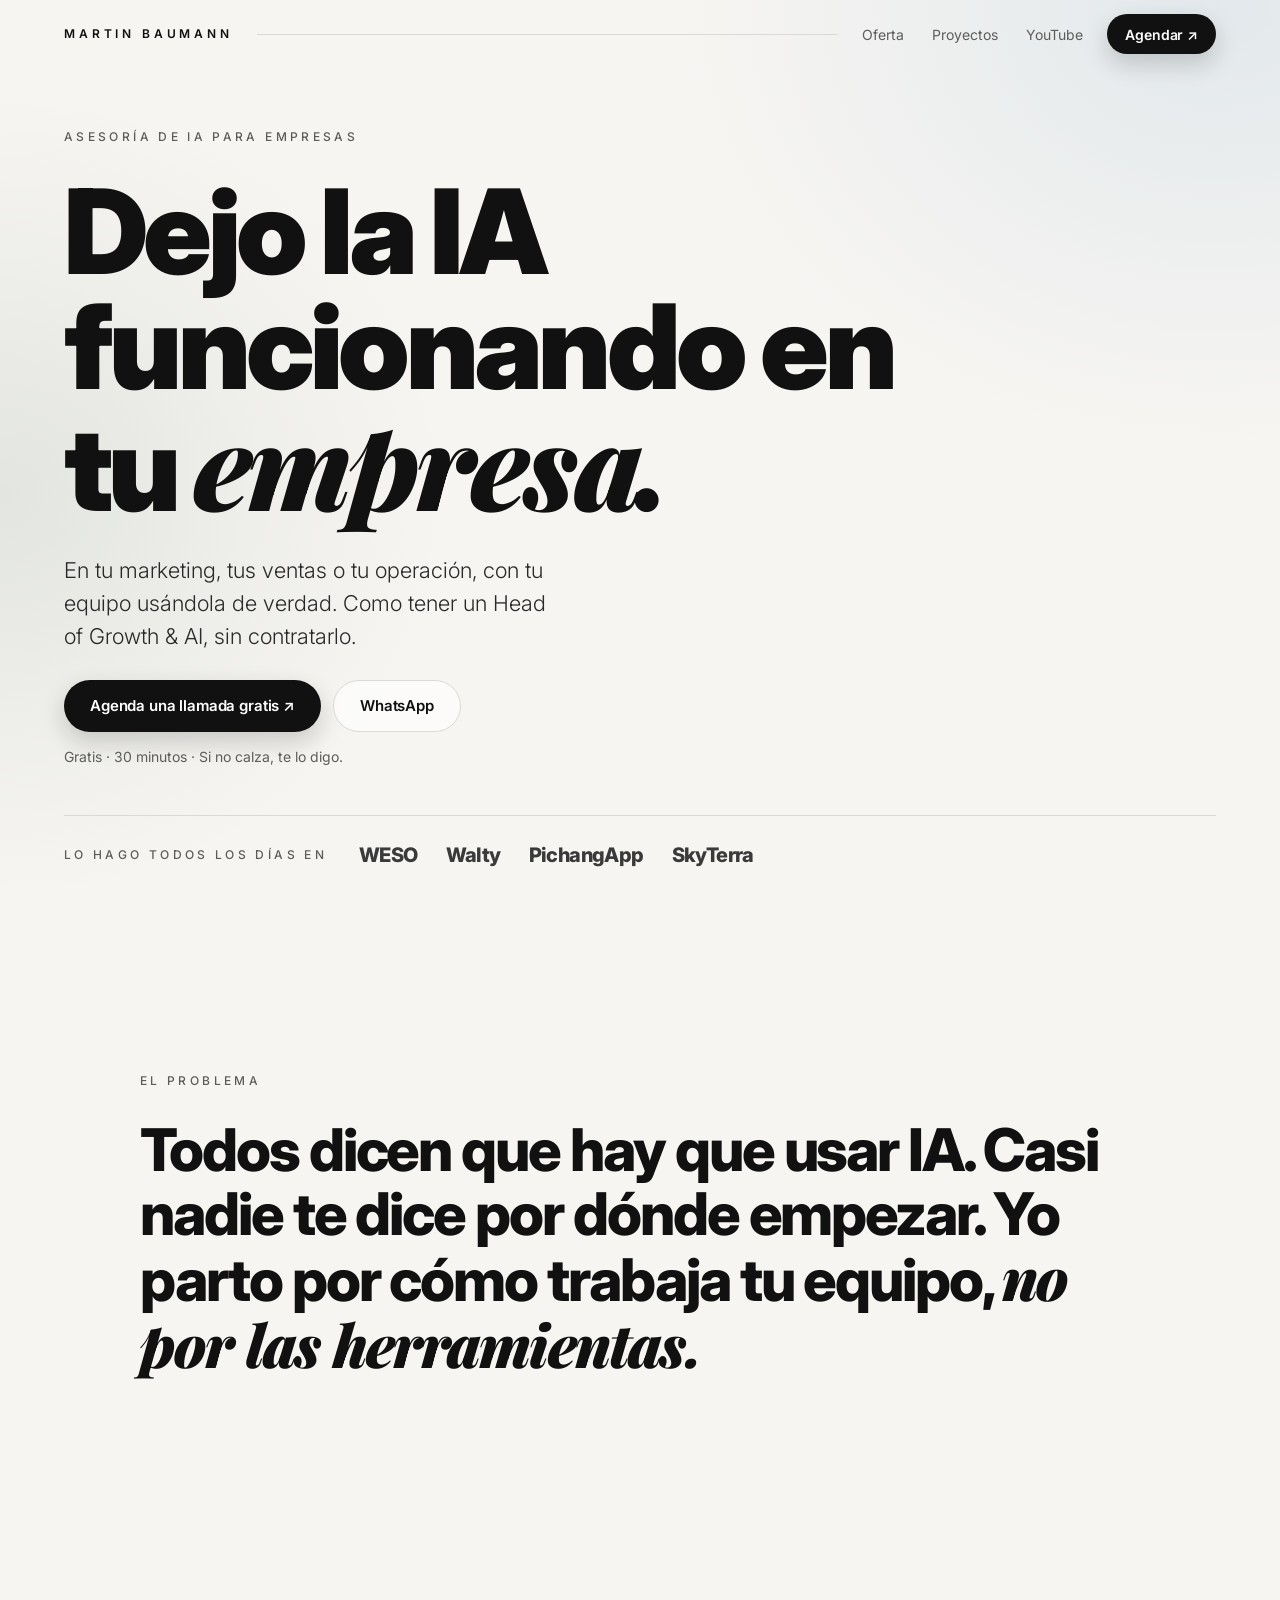
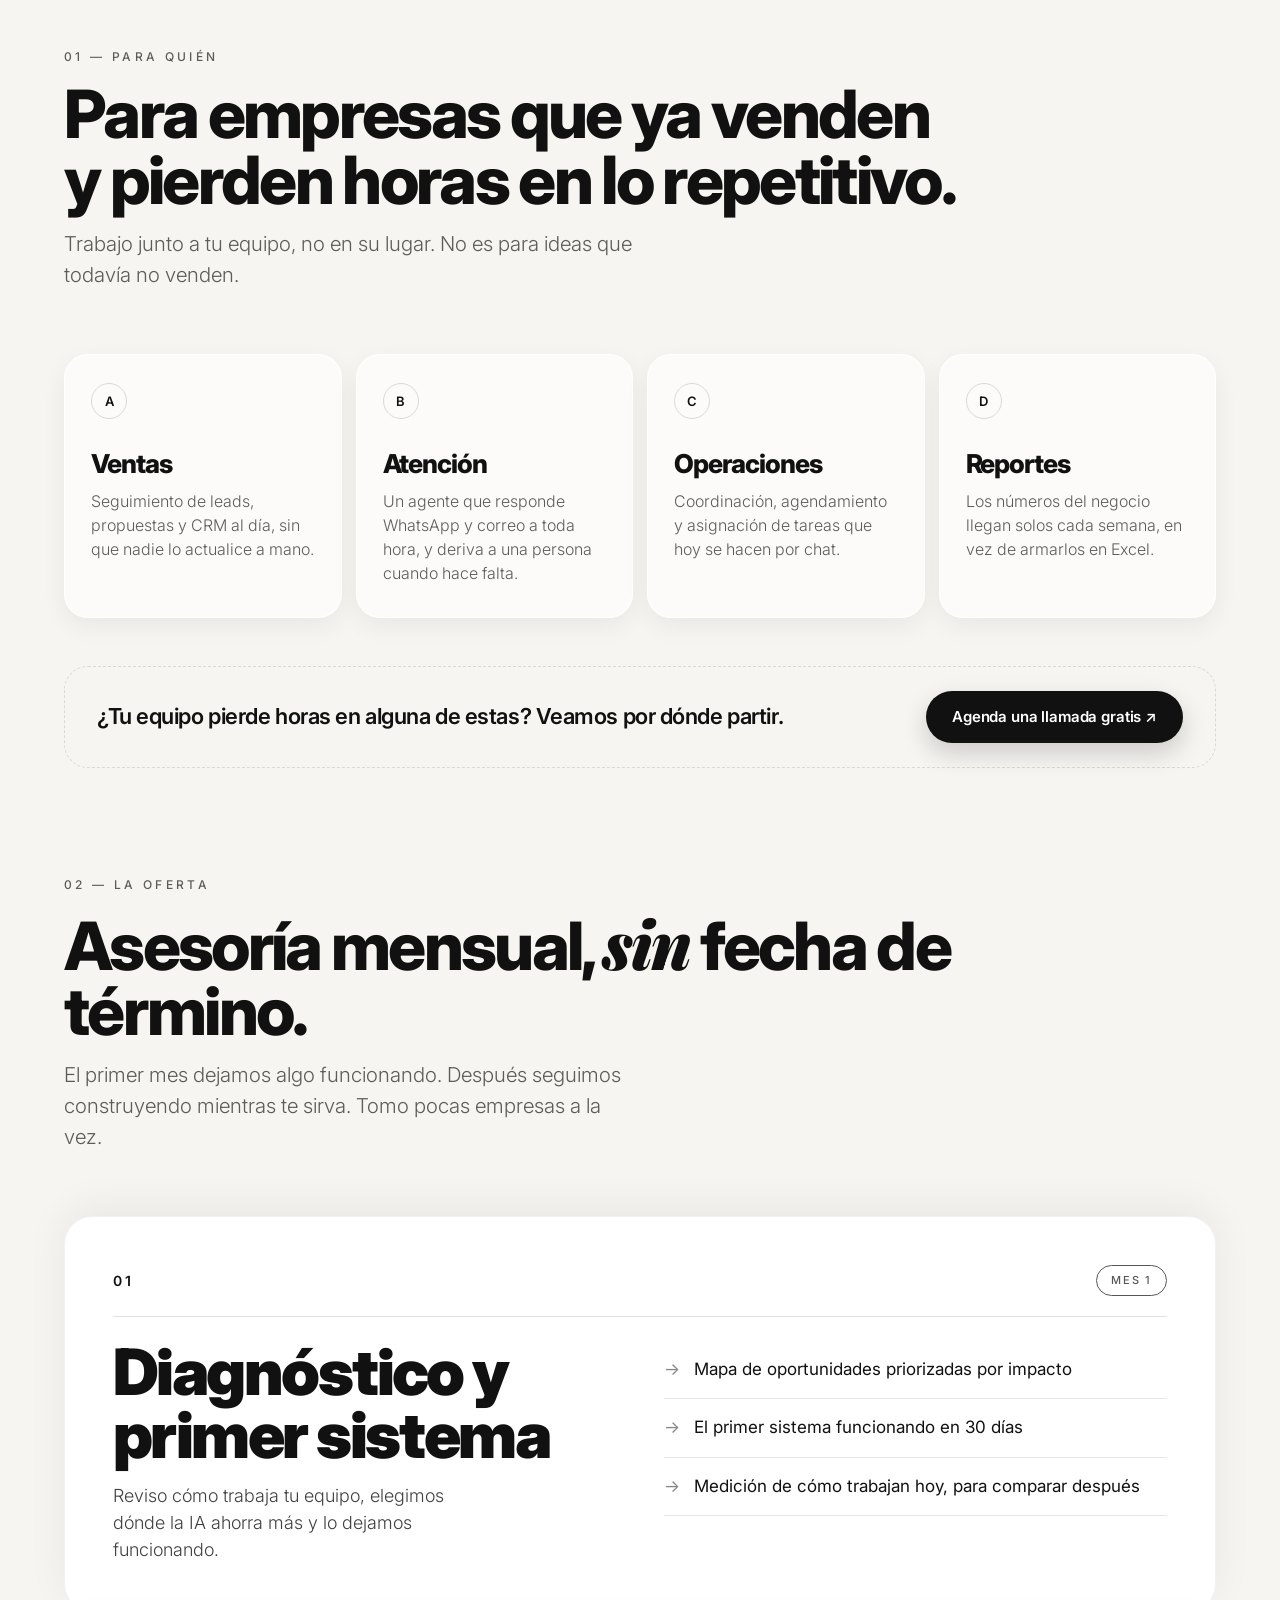
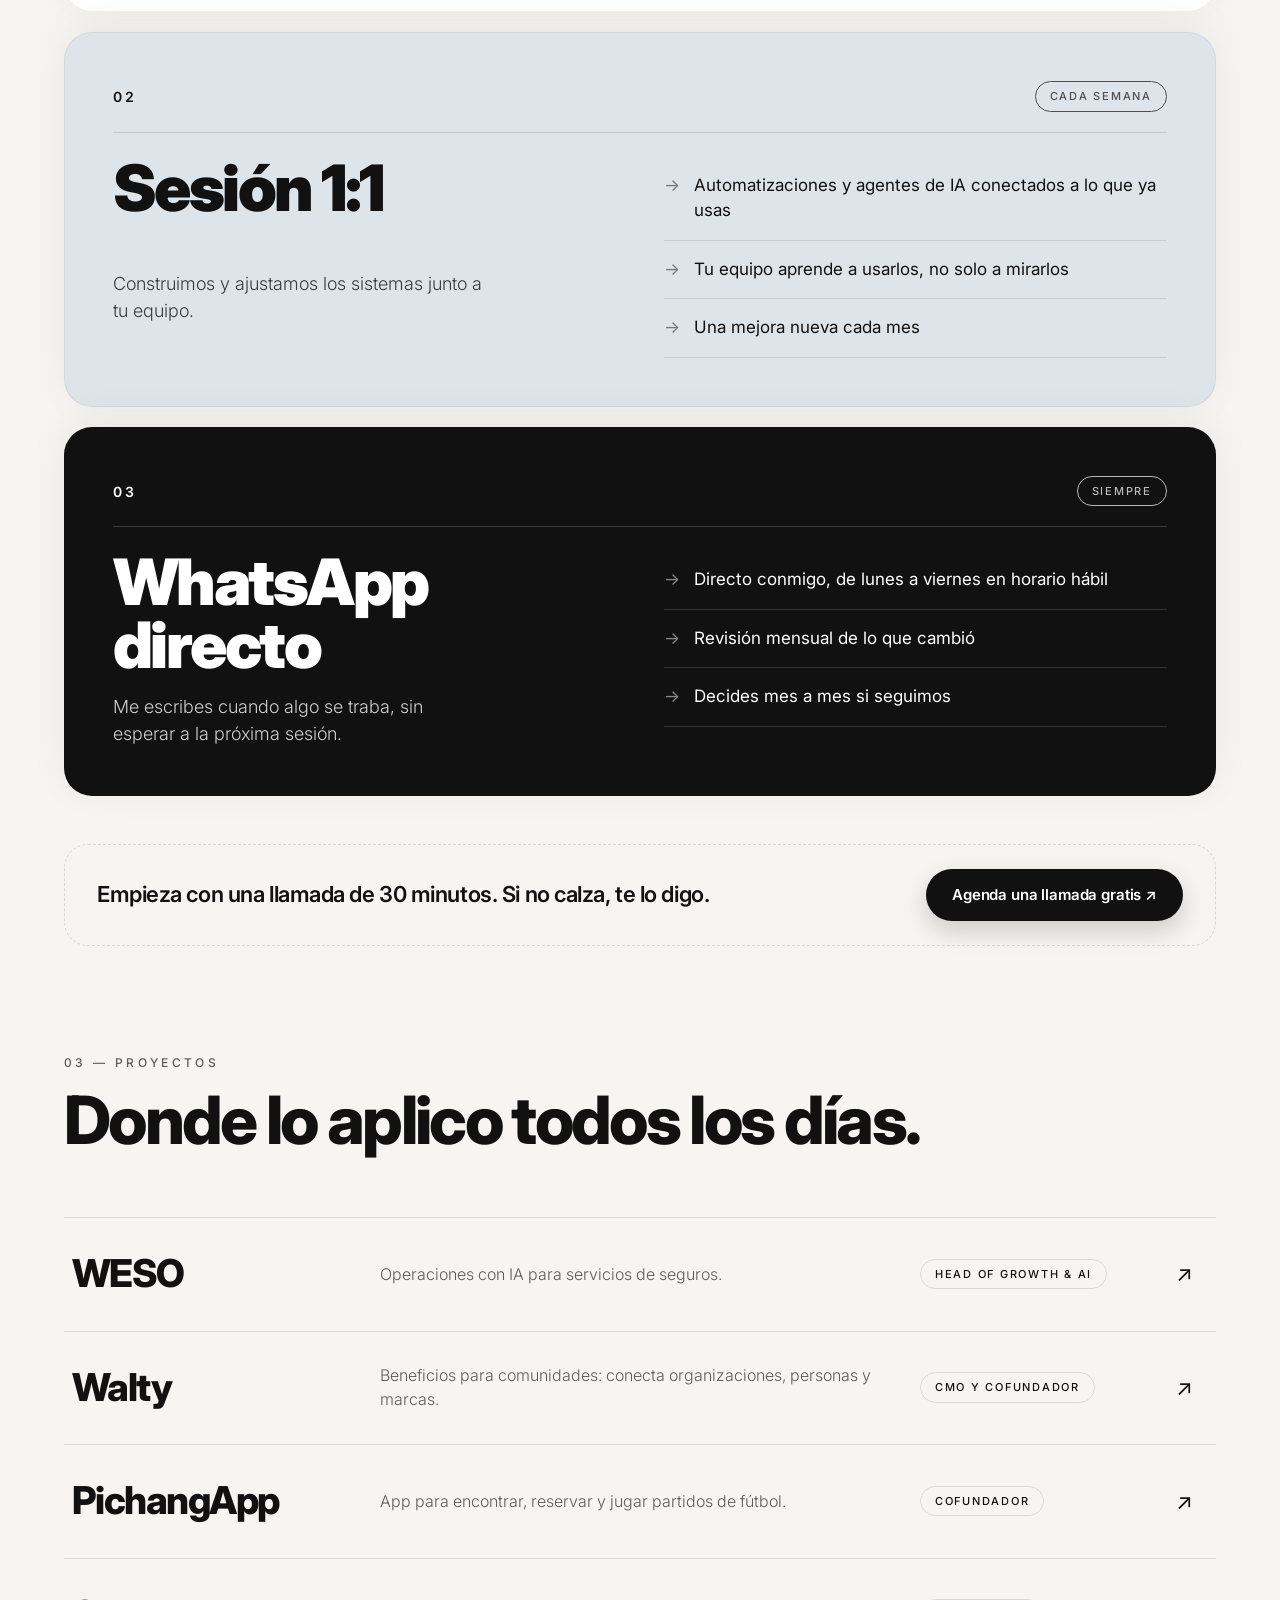
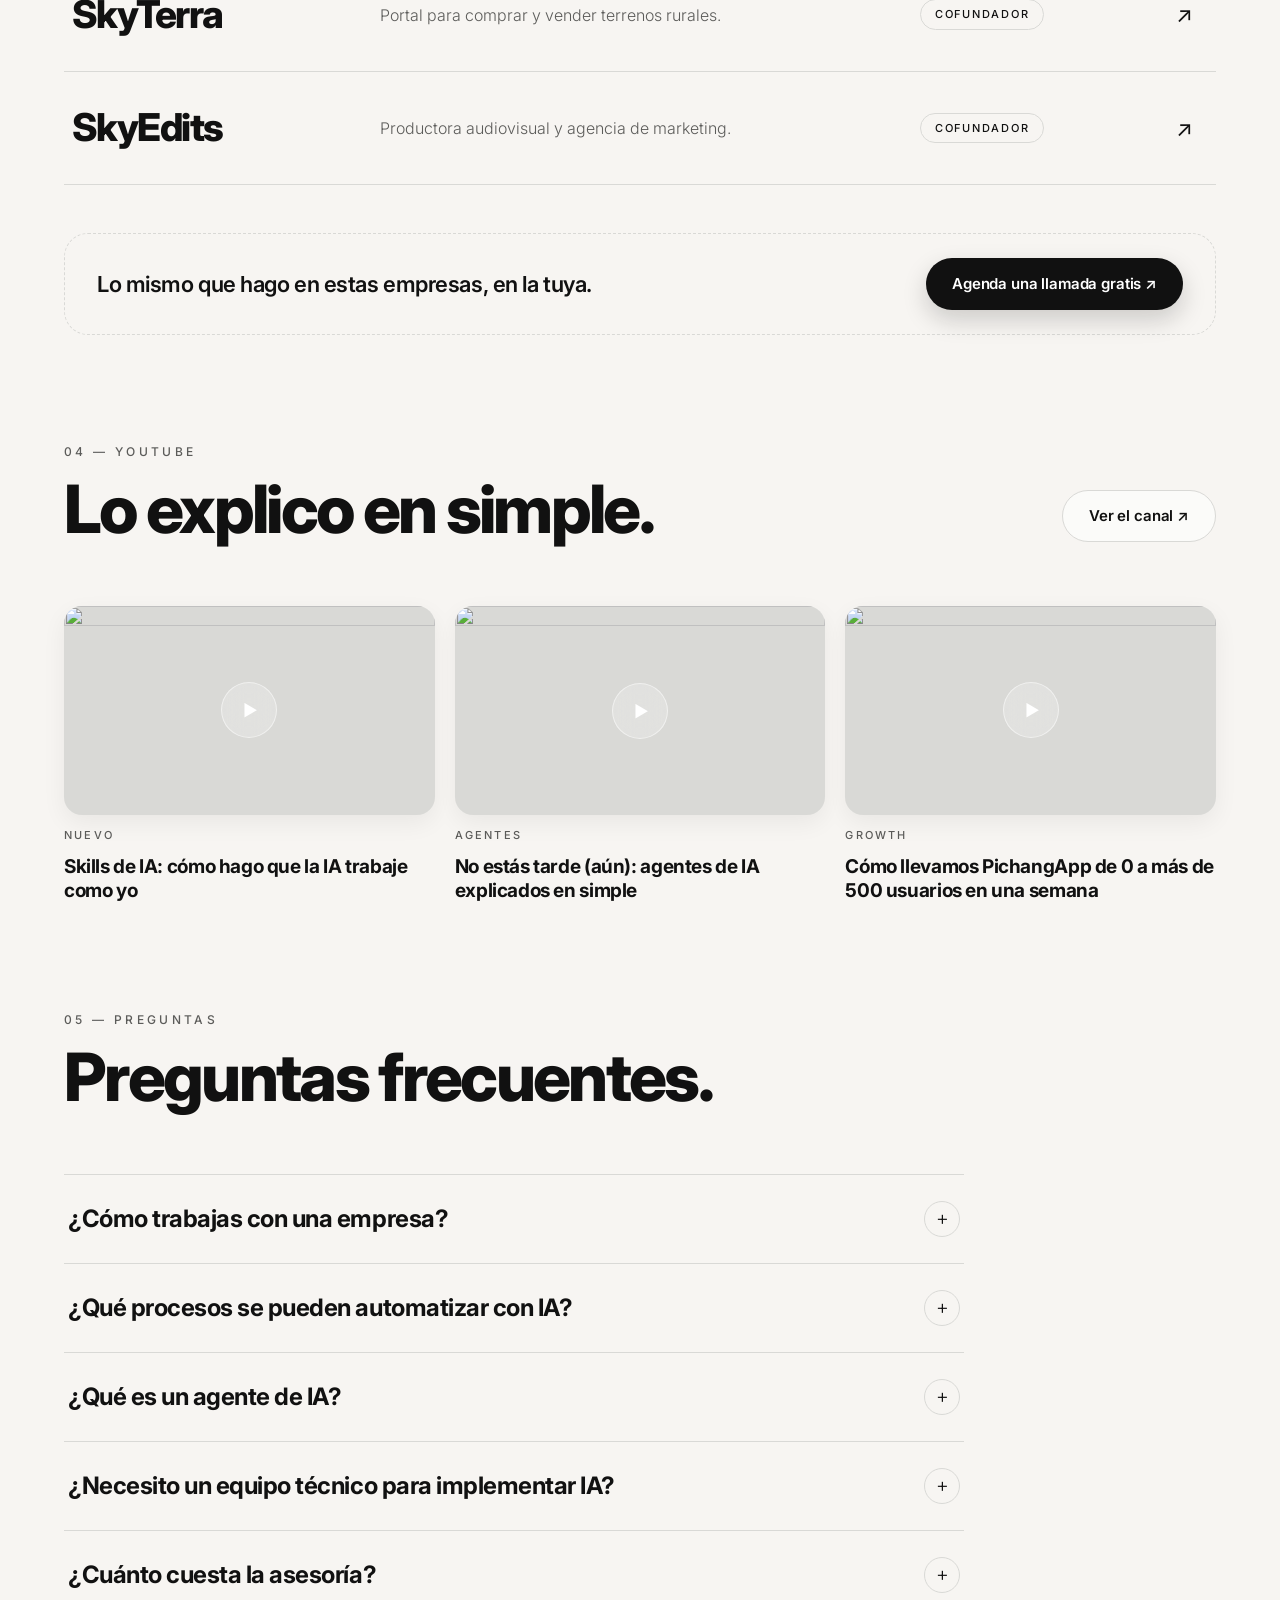
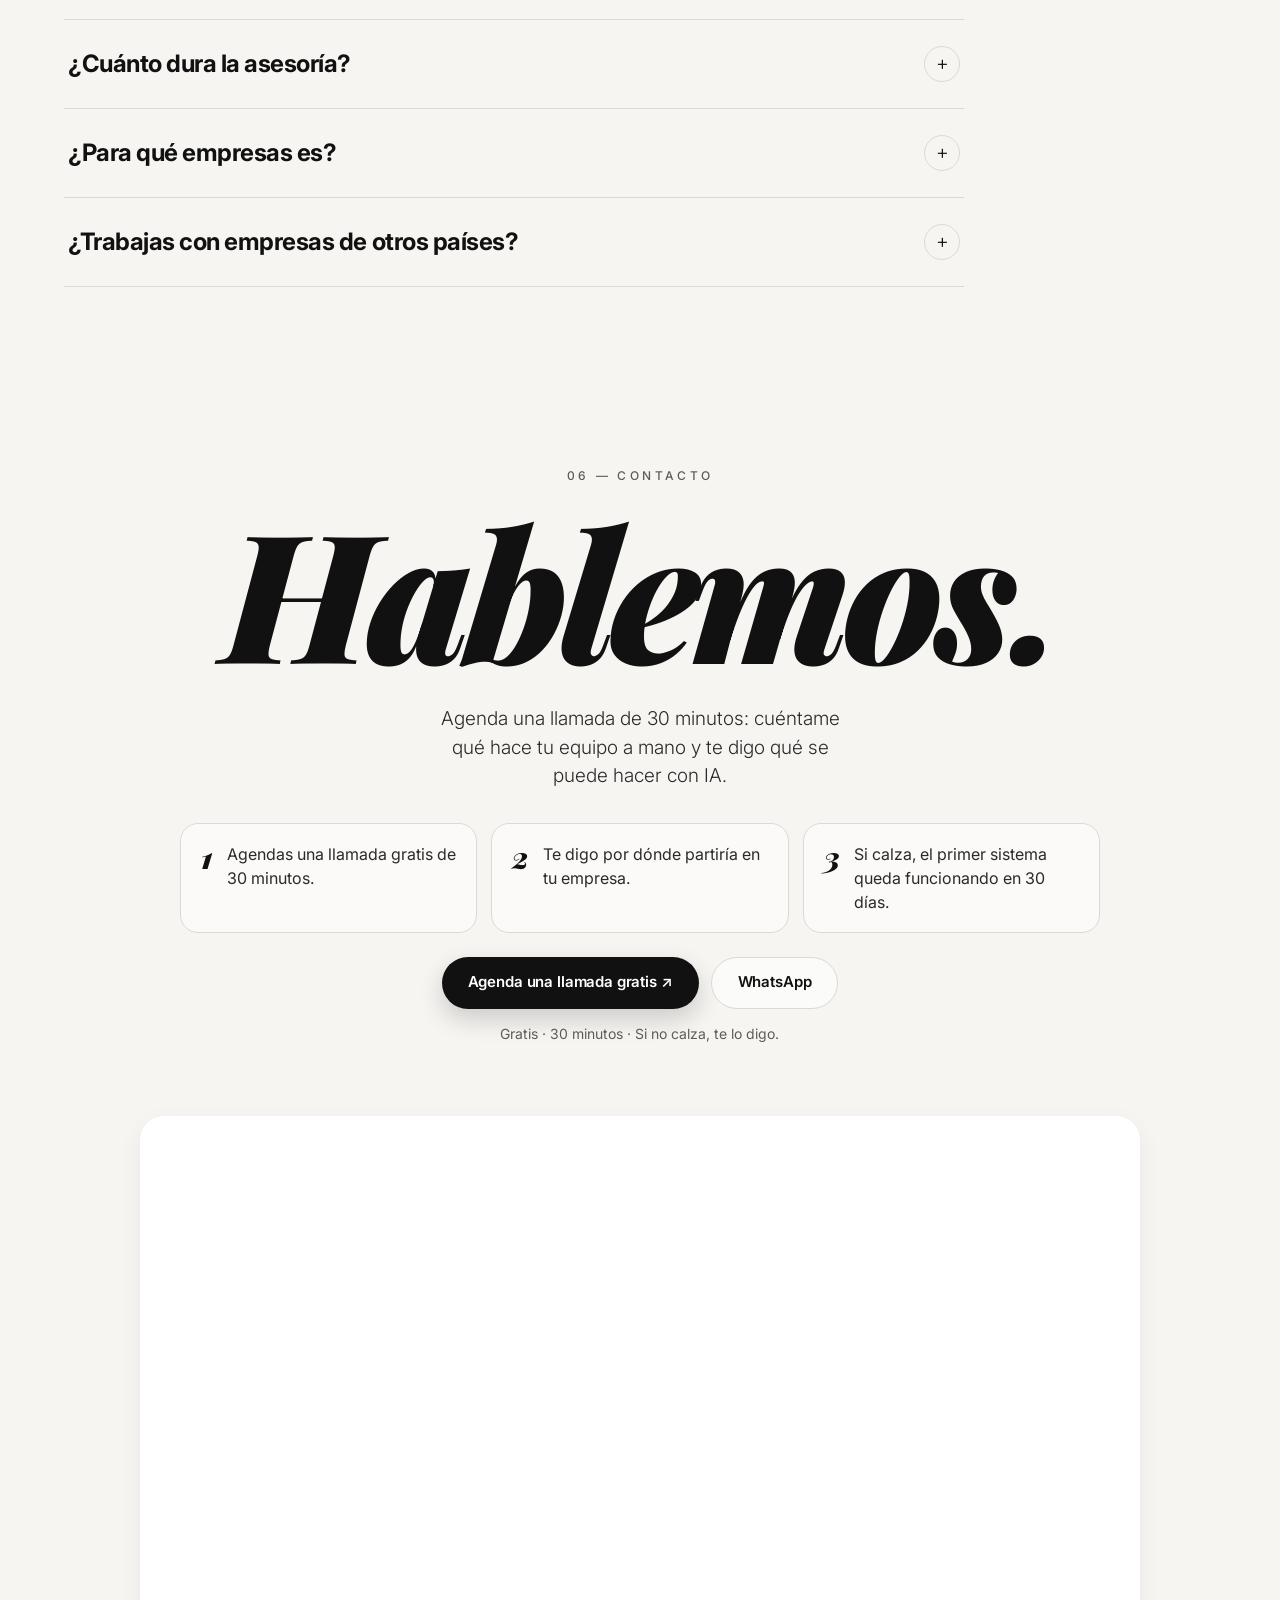
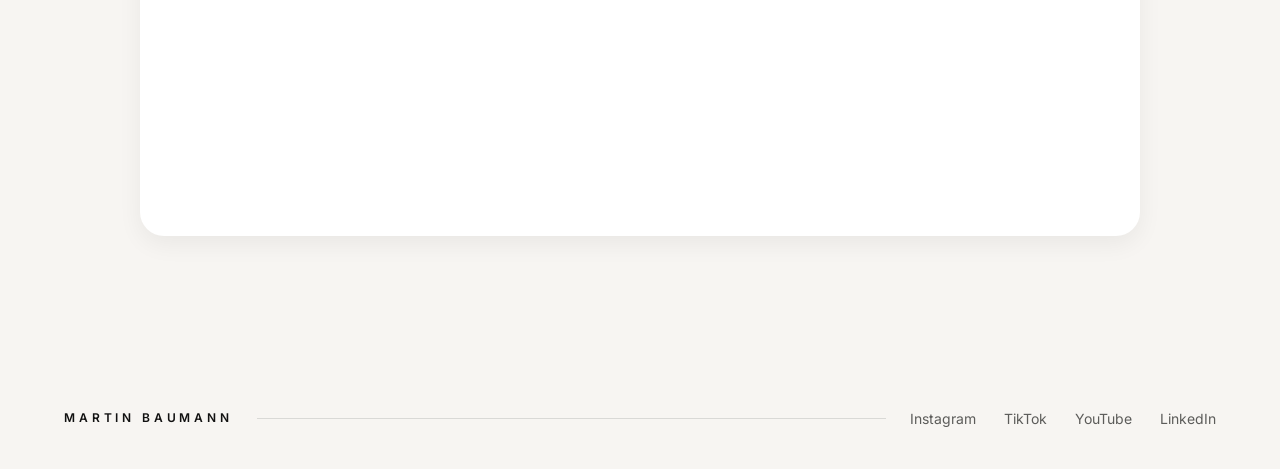
==== commit 0fcbdbd2: "feat: conversion pass — one repeated CTA, risk-reversal microcopy, tracking - Same primary CTA ("Age" ====
--- a/index.html
+++ b/index.html
@@ -1,9 +1,9 @@
 <!doctype html>
-<html lang="es-CL">
+<html lang="es">
   <head>
     <meta charset="UTF-8" />
     <meta name="viewport" content="width=device-width, initial-scale=1.0" />
-    <title>Asesoría de IA para empresas en Chile | Martin Baumann</title>
+    <title>Asesoría de IA para empresas | Martin Baumann</title>
     <meta
       name="description"
       content="Dejo la IA funcionando en tu empresa: en tu marketing, tus ventas o tu operación, con tu equipo usándola. Asesoría mensual 1:1 para empresas que ya venden."
@@ -14,7 +14,7 @@
     <meta name="theme-color" content="#F7F5F2" />
 
     <meta property="og:type" content="website" />
-    <meta property="og:locale" content="es_CL" />
+    <meta property="og:locale" content="es_LA" />
     <meta property="og:site_name" content="Martin Baumann" />
     <meta property="og:url" content="https://www.martinbaumann.site/" />
     <meta property="og:title" content="Asesoría de IA para empresas | Martin Baumann" />
@@ -58,7 +58,7 @@
             "@id": "https://www.martinbaumann.site/#website",
             "url": "https://www.martinbaumann.site/",
             "name": "Martin Baumann",
-            "inLanguage": "es-CL",
+            "inLanguage": "es",
             "publisher": { "@id": "https://www.martinbaumann.site/#person" }
           },
           {
@@ -87,7 +87,7 @@
             "image": "https://www.martinbaumann.site/og-image.png",
             "description": "Asesoría mensual 1:1 de inteligencia artificial para empresas que ya venden: diagnóstico, automatizaciones y agentes de IA construidos junto al equipo, sesión semanal y WhatsApp directo.",
             "founder": { "@id": "https://www.martinbaumann.site/#person" },
-            "areaServed": { "@type": "Country", "name": "Chile" },
+            "areaServed": "Worldwide",
             "availableLanguage": "es",
             "knowsAbout": ["Asesoría en inteligencia artificial", "Automatización de procesos con IA", "Agentes de IA para empresas", "Marketing con IA"],
             "hasOfferCatalog": {
@@ -159,6 +159,11 @@
                 "@type": "Question",
                 "name": "¿Para qué empresas es?",
                 "acceptedAnswer": { "@type": "Answer", "text": "Para empresas chicas y medianas que ya venden y tienen equipo. No es para ideas que todavía no venden." }
+              },
+              {
+                "@type": "Question",
+                "name": "¿Trabajas con empresas de otros países?",
+                "acceptedAnswer": { "@type": "Answer", "text": "Sí. Trabajo en remoto, así que puedo trabajar con empresas de cualquier país." }
               }
             ]
           }
@@ -191,8 +196,9 @@
             En tu marketing, tus ventas o tu operación, con tu equipo usándola de verdad. Como tener un Head of Growth &amp; AI, sin contratarlo.
           </p>
           <div class="hero-actions" data-intro>
-            <a href="#" class="btn btn-dark" data-cta="calendly">Agenda una llamada ↗</a>
+            <a href="#" class="btn btn-dark" data-cta="calendly">Agenda una llamada gratis ↗</a>
             <a href="#" class="btn btn-light" data-cta="whatsapp">WhatsApp</a>
+            <p class="cta-micro">Gratis · 30 minutos · Si no calza, te lo digo.</p>
           </div>
         </div>
 
@@ -247,6 +253,11 @@
             <h3>Reportes</h3>
             <p>Los números del negocio llegan solos cada semana, en vez de armarlos en Excel.</p>
           </article>
+        </div>
+
+        <div class="cta-inline" data-reveal>
+          <p>¿Tu equipo pierde horas en alguna de estas? Veamos por dónde partir.</p>
+          <a href="#" class="btn btn-dark" data-cta="calendly">Agenda una llamada gratis ↗</a>
         </div>
       </section>
 
@@ -306,7 +317,7 @@
 
         <div class="cta-inline" data-reveal>
           <p>Empieza con una llamada de 30 minutos. Si no calza, te lo digo.</p>
-          <a href="#" class="btn btn-dark" data-cta="calendly">Agenda una llamada ↗</a>
+          <a href="#" class="btn btn-dark" data-cta="calendly">Agenda una llamada gratis ↗</a>
         </div>
       </section>
 
@@ -359,6 +370,11 @@
             </a>
           </li>
         </ul>
+
+        <div class="cta-inline" data-reveal>
+          <p>Lo mismo que hago en estas empresas, en la tuya.</p>
+          <a href="#" class="btn btn-dark" data-cta="calendly">Agenda una llamada gratis ↗</a>
+        </div>
       </section>
 
       <!-- YouTube -->
@@ -461,6 +477,12 @@
               Para empresas chicas y medianas que ya venden y tienen equipo. No es para ideas que todavía no venden.
             </p>
           </details>
+          <details>
+            <summary>¿Trabajas con empresas de otros países?</summary>
+            <p>
+              Sí. Trabajo en remoto, así que puedo trabajar con empresas de cualquier país.
+            </p>
+          </details>
         </div>
       </section>
 
@@ -469,9 +491,15 @@
         <p class="label" data-reveal>06 — Contacto</p>
         <h2 class="closing-title" data-closing>Hablemos.</h2>
         <p class="closing-sub" data-reveal>Agenda una llamada de 30 minutos: cuéntame qué hace tu equipo a mano y te digo qué se puede hacer con IA.</p>
+        <ol class="steps" data-reveal>
+          <li><b>1</b><span>Agendas una llamada gratis de 30 minutos.</span></li>
+          <li><b>2</b><span>Te digo por dónde partiría en tu empresa.</span></li>
+          <li><b>3</b><span>Si calza, el primer sistema queda funcionando en 30 días.</span></li>
+        </ol>
         <div class="hero-actions" data-reveal>
-          <a href="#" class="btn btn-dark" data-cta="calendly">Agenda una llamada ↗</a>
+          <a href="#" class="btn btn-dark" data-cta="calendly">Agenda una llamada gratis ↗</a>
           <a href="#" class="btn btn-light" data-cta="whatsapp">WhatsApp</a>
+          <p class="cta-micro">Gratis · 30 minutos · Si no calza, te lo digo.</p>
         </div>
         <!-- Calendly integrado: aparece solo cuando CALENDLY_URL tiene un link (script.js) -->
         <div class="calendly-slot" id="agenda" hidden></div>
@@ -480,7 +508,7 @@
 
     <!-- Botón fijo en celular: aparece después de la portada -->
     <div class="mobile-cta">
-      <a href="#" class="btn btn-dark" data-cta="calendly">Agenda una llamada ↗</a>
+      <a href="#" class="btn btn-dark" data-cta="calendly">Agenda una llamada gratis ↗</a>
     </div>
 
     <footer class="footer">
@@ -497,6 +525,7 @@
     <script src="https://cdnjs.cloudflare.com/ajax/libs/gsap/3.12.5/gsap.min.js" defer></script>
     <script src="https://cdnjs.cloudflare.com/ajax/libs/gsap/3.12.5/ScrollTrigger.min.js" defer></script>
     <script src="https://cdn.jsdelivr.net/npm/lenis@1.1.13/dist/lenis.min.js" defer></script>
+    <script defer src="/_vercel/insights/script.js"></script>
     <script src="script.js" defer></script>
   </body>
 </html>
--- a/styles.css
+++ b/styles.css
@@ -341,10 +341,11 @@
   background: rgba(255, 255, 255, 0.6);
   border: 1px solid rgba(255, 255, 255, 0.95);
   box-shadow: var(--shadow);
-  transition: transform 0.5s var(--ease), background-color 0.3s;
+  /* translate (no transform): la animación de entrada usa transform y no deben pelear */
+  transition: translate 0.5s var(--ease), background-color 0.3s;
 }
 .area:hover {
-  transform: translateY(-4px);
+  translate: 0 -4px;
   background: var(--blanco);
 }
 .area-num {
@@ -468,7 +469,7 @@
   align-items: center;
   justify-content: space-between;
   gap: 16px 24px;
-  margin-top: 28px;
+  margin-top: clamp(32px, 4vw, 48px);
   padding: 24px 32px;
   border-radius: var(--radius);
   border: 1px dashed var(--gris);
@@ -972,3 +973,52 @@
     height: 900px;
   }
 }
+
+/* Microtexto bajo los botones: quita el riesgo de agendar */
+.cta-micro {
+  flex-basis: 100%;
+  margin: 2px 0 0;
+  font-size: 14px;
+  color: var(--gris-texto);
+}
+.closing .cta-micro {
+  text-align: center;
+}
+
+/* Cierre: cómo empezamos, en 3 pasos */
+.steps {
+  list-style: none;
+  margin: 8px 0 0;
+  padding: 0;
+  width: 100%;
+  max-width: 920px;
+  display: grid;
+  grid-template-columns: repeat(3, minmax(0, 1fr));
+  gap: 14px;
+  text-align: left;
+}
+.steps li {
+  display: flex;
+  align-items: flex-start;
+  gap: 14px;
+  padding: 18px 20px;
+  border: 1px solid var(--gris);
+  border-radius: 18px;
+  background: rgba(255, 255, 255, 0.55);
+}
+.steps b {
+  font-family: var(--serif);
+  font-style: italic;
+  font-weight: 900;
+  font-size: 30px;
+  line-height: 1;
+}
+.steps span {
+  font-size: 16px;
+  color: #2a2a2a;
+}
+@media (max-width: 760px) {
+  .steps {
+    grid-template-columns: 1fr;
+  }
+}
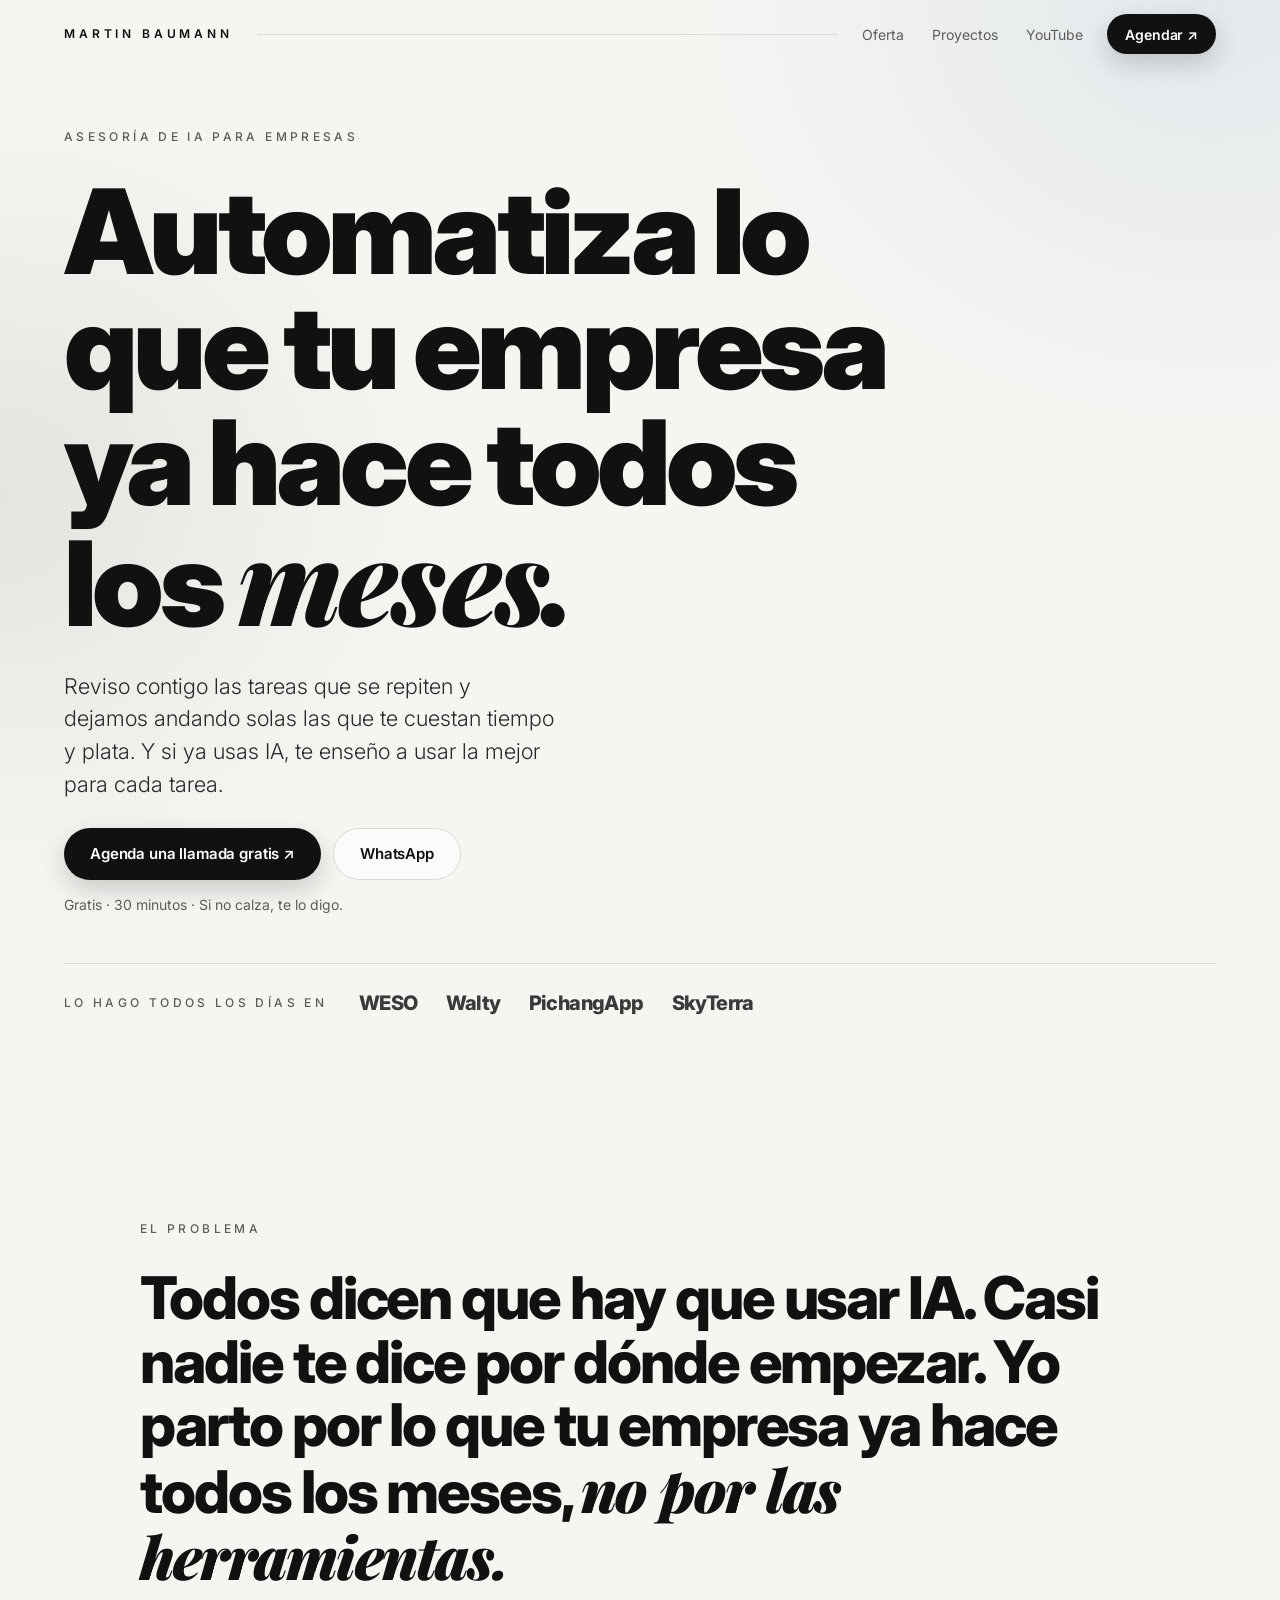
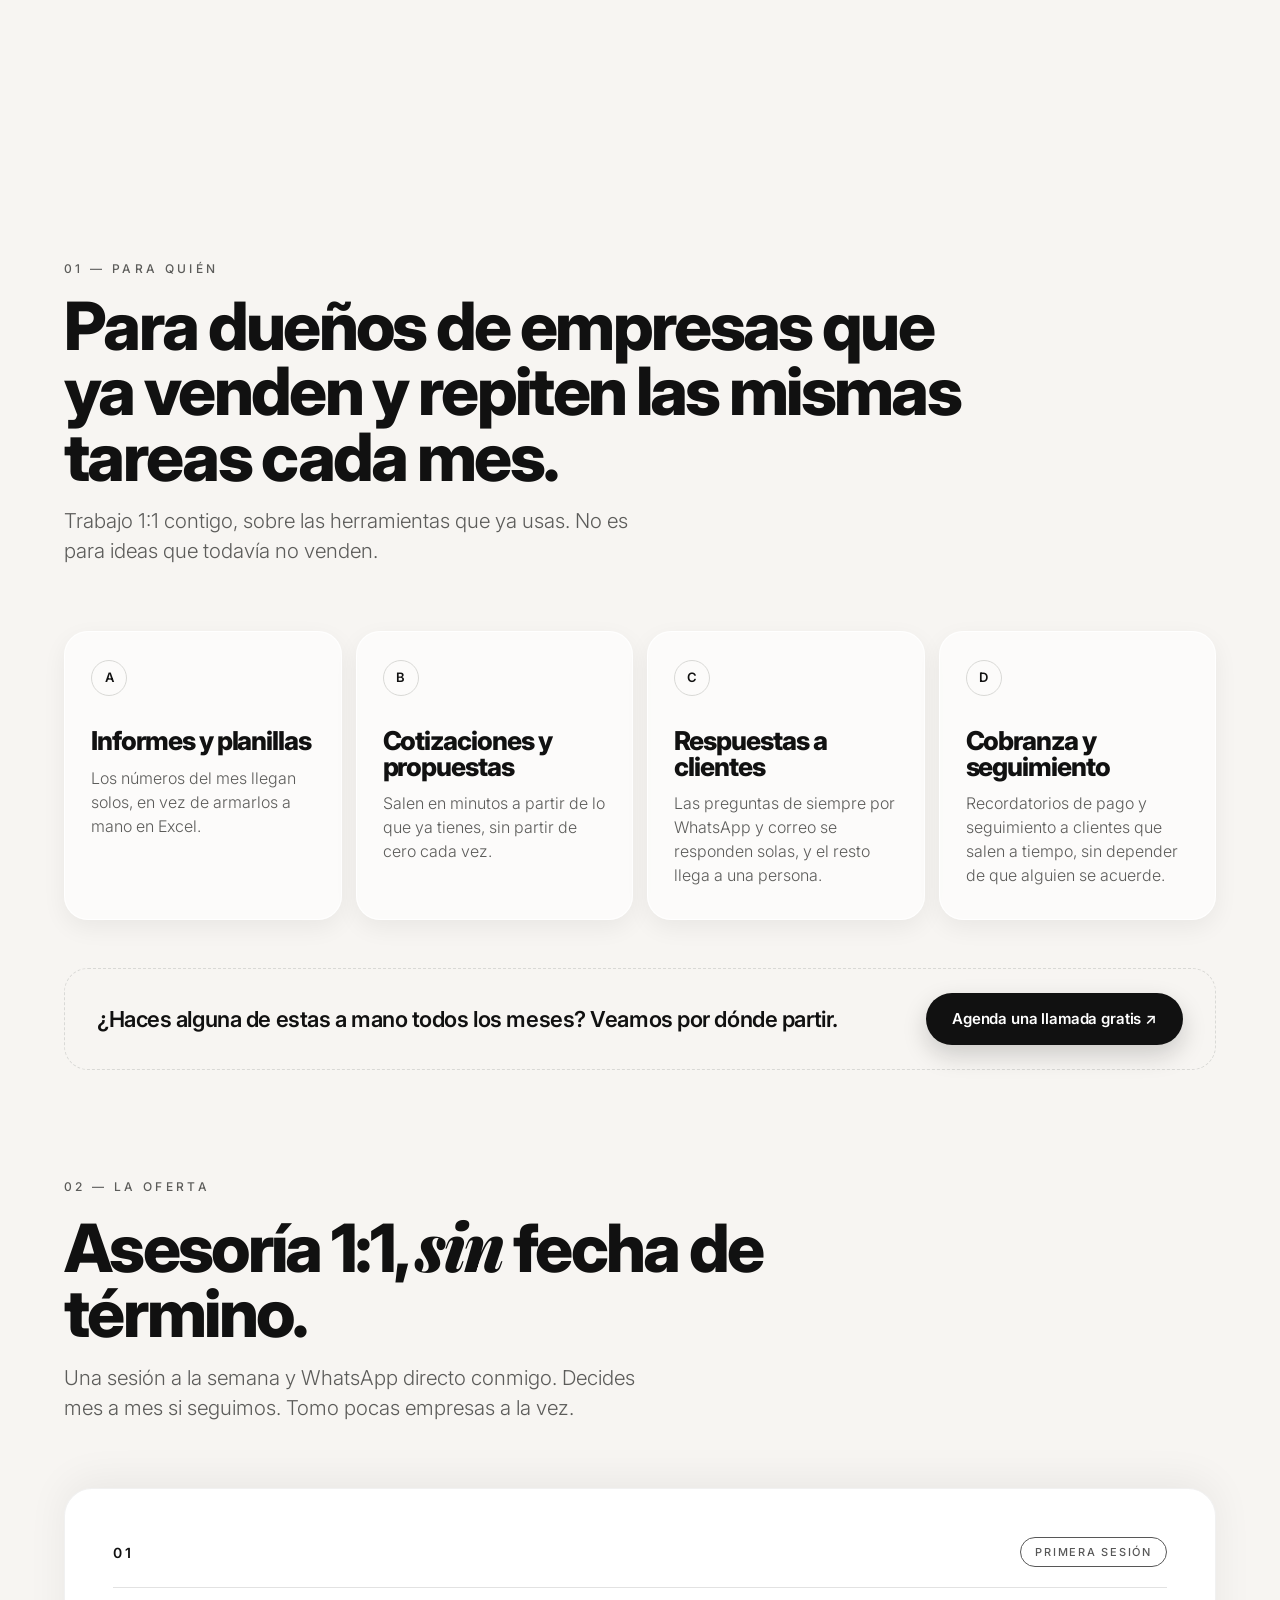
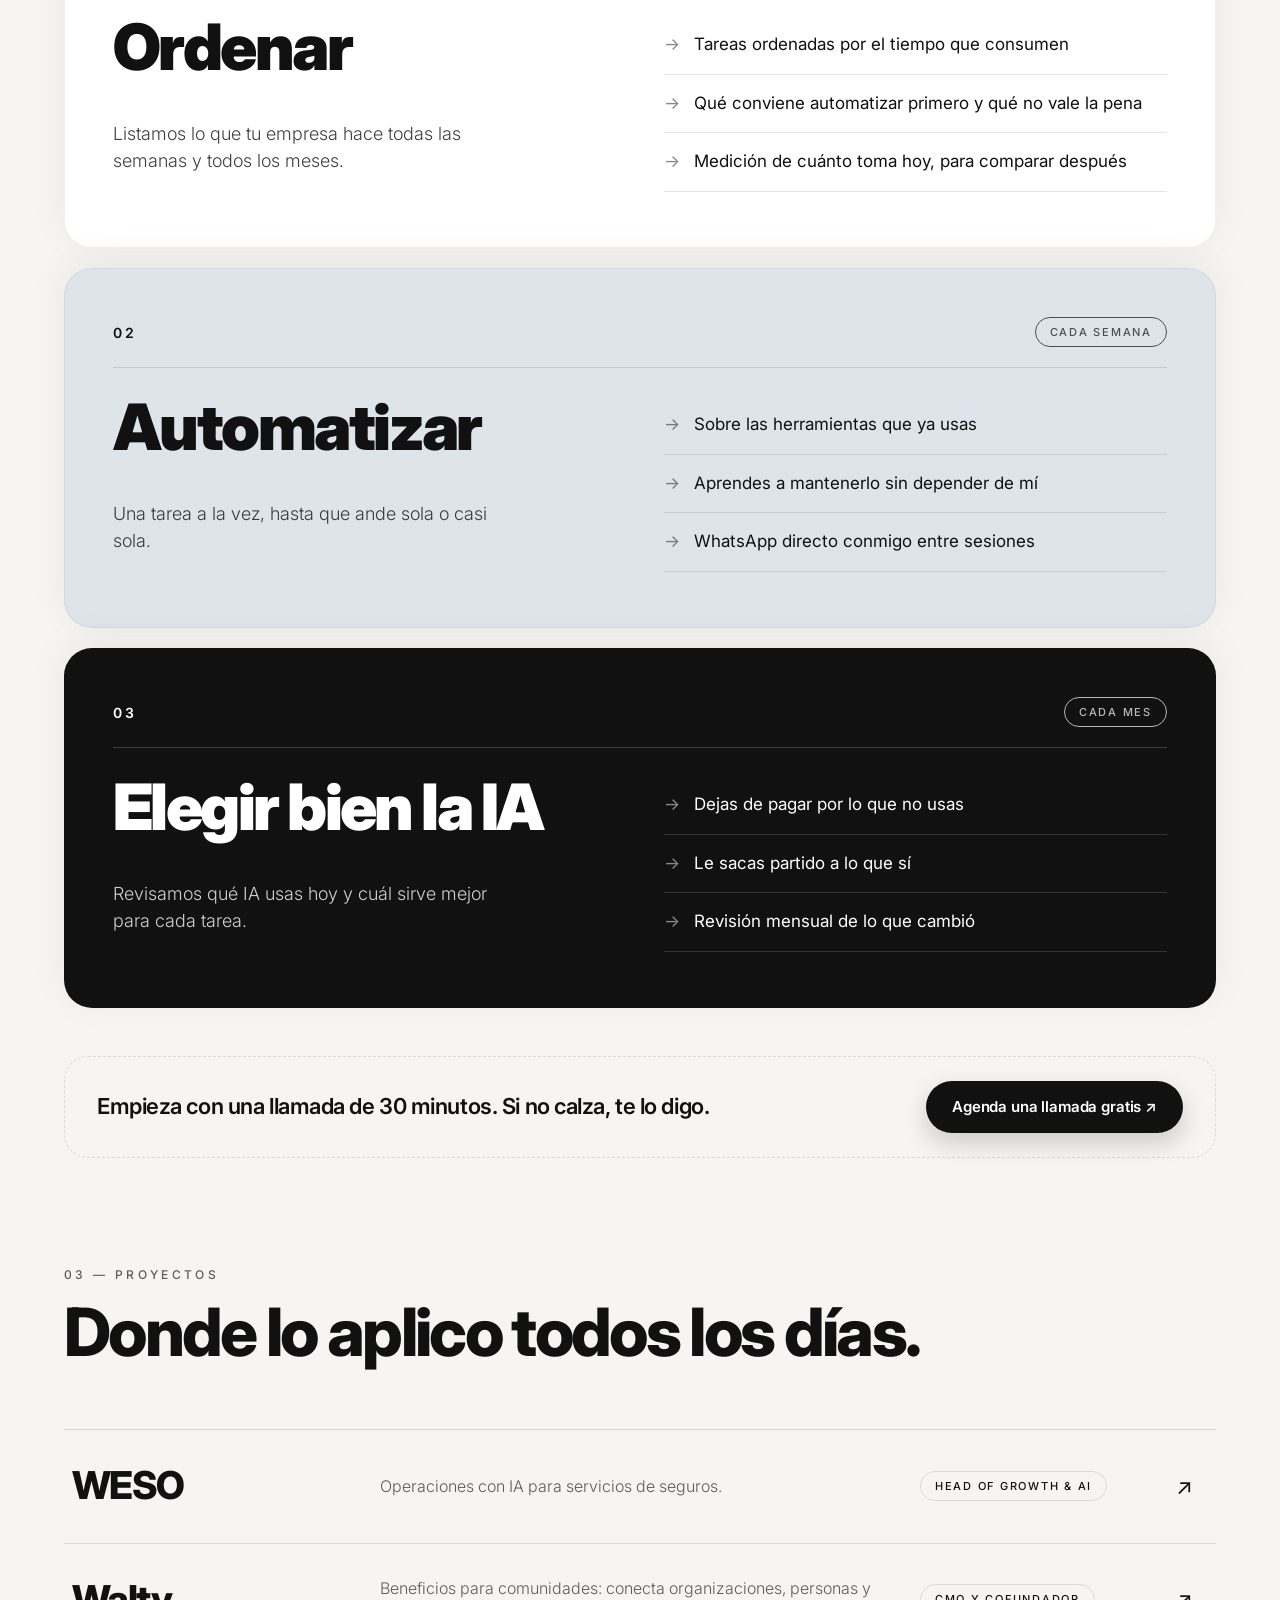
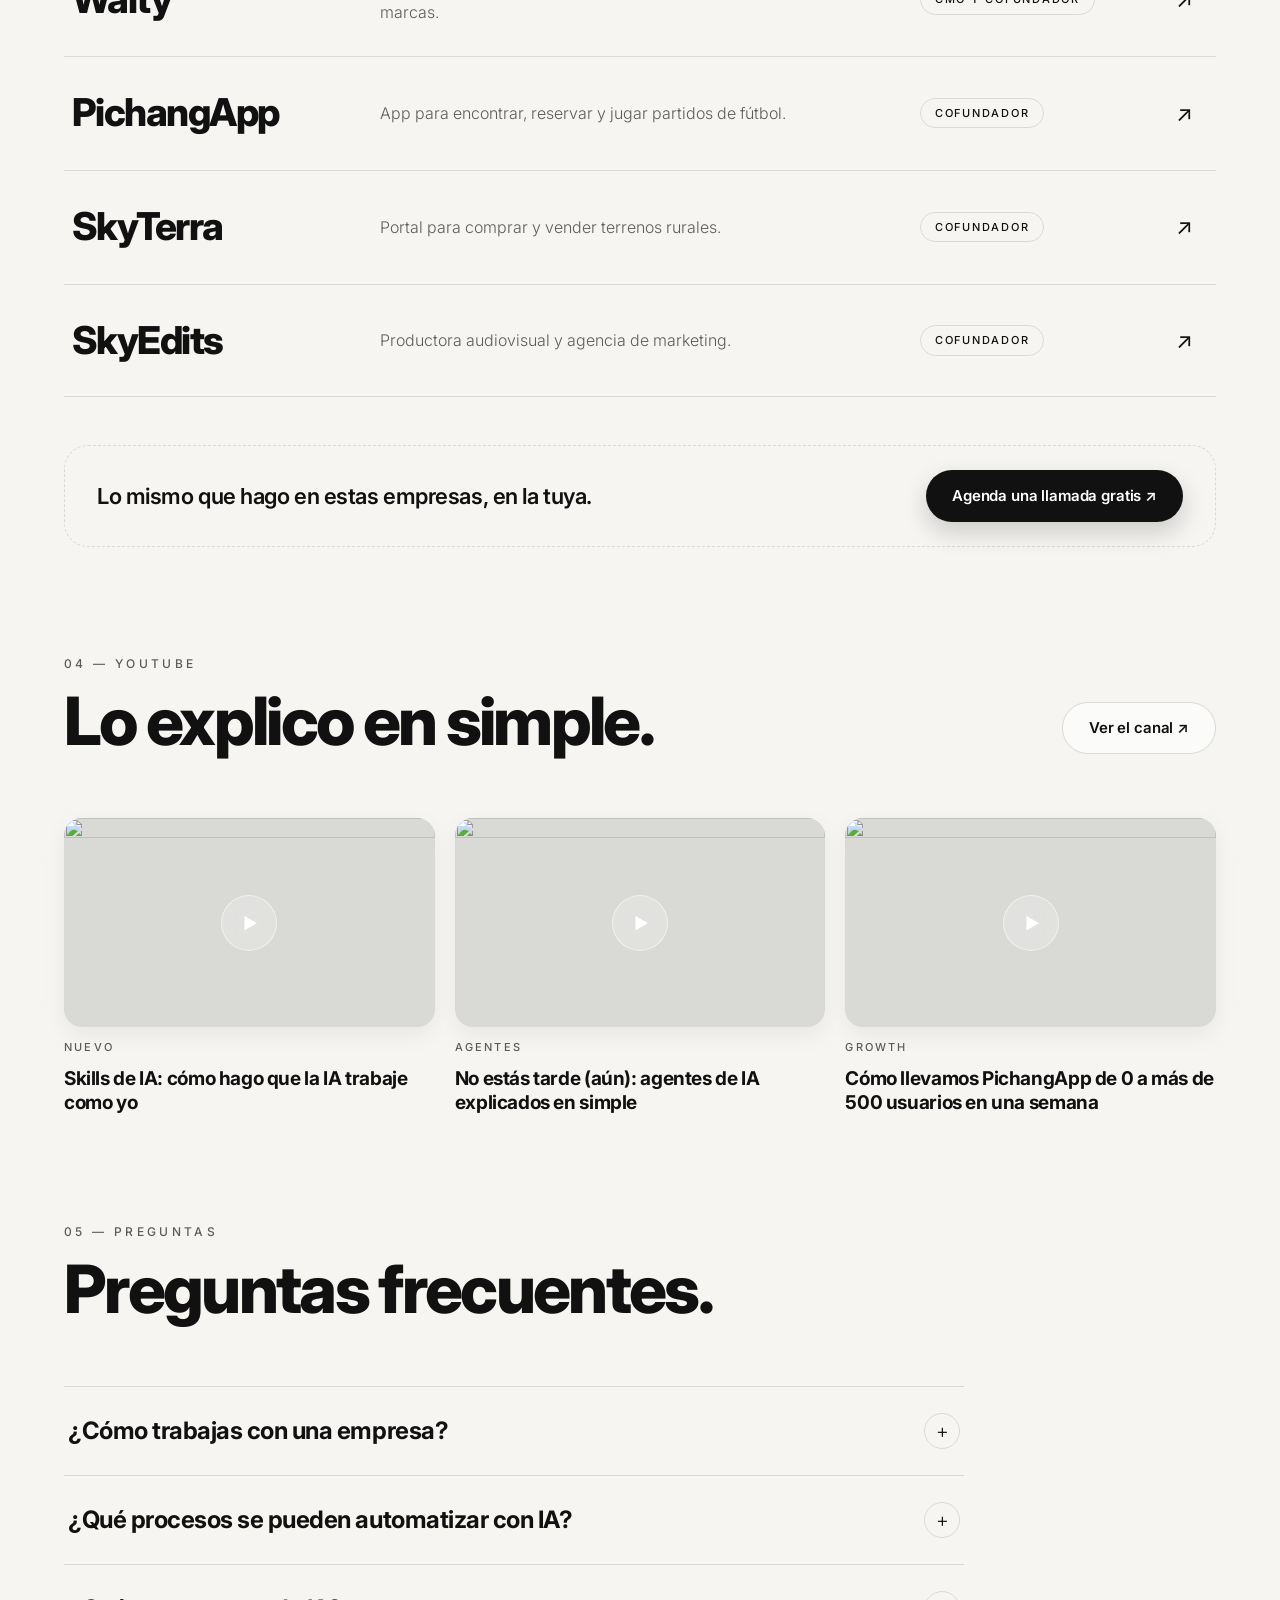
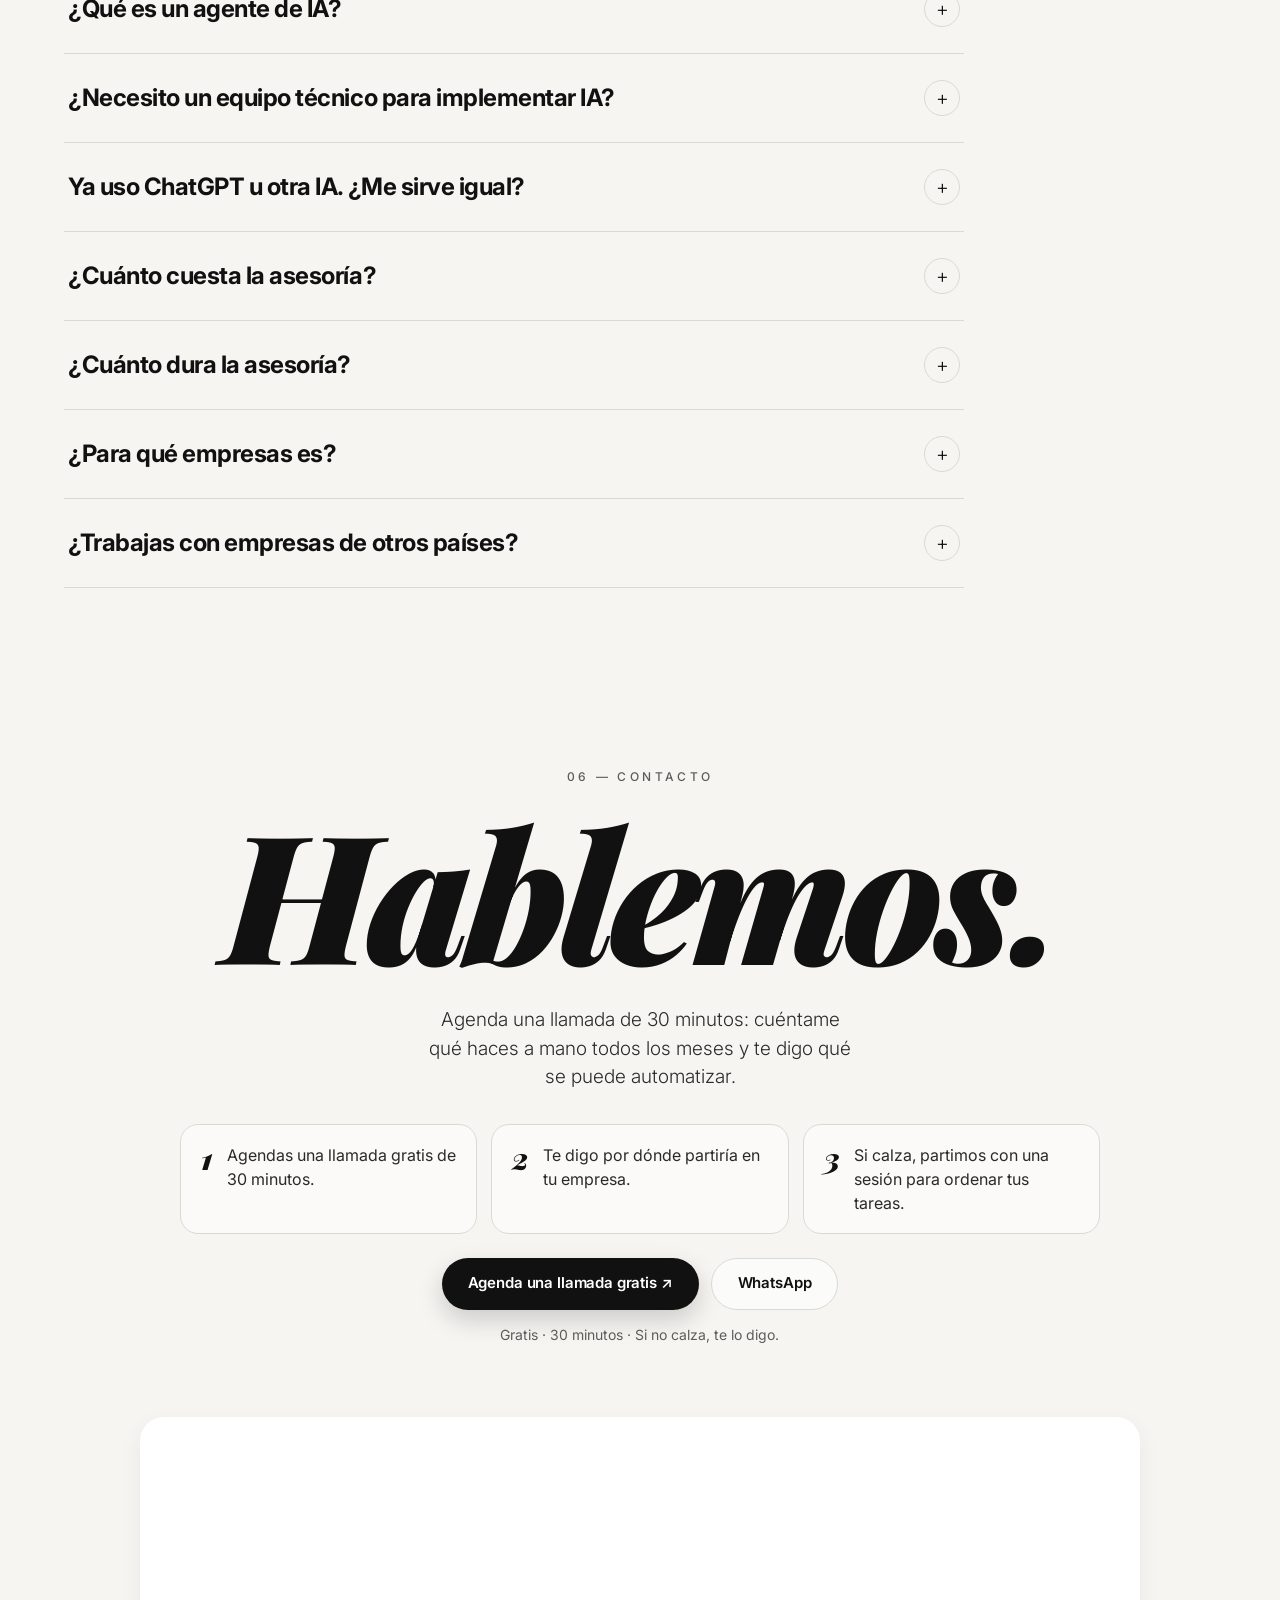
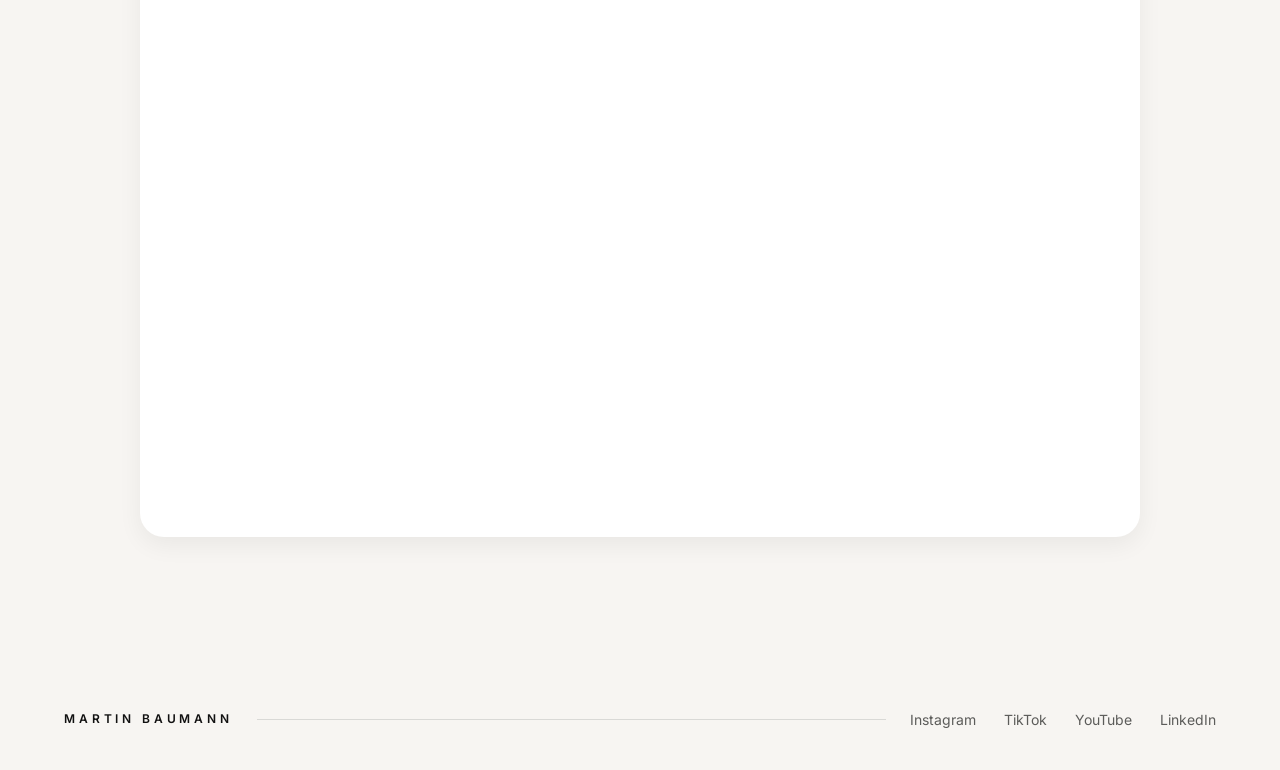
==== commit 3c7a72a6: "Update offer copy: 1:1 with owners, automate recurring monthly tasks Co-Authored-By: Claude <noreply" ====
--- a/index.html
+++ b/index.html
@@ -6,7 +6,7 @@
     <title>Asesoría de IA para empresas | Martin Baumann</title>
     <meta
       name="description"
-      content="Dejo la IA funcionando en tu empresa: en tu marketing, tus ventas o tu operación, con tu equipo usándola. Asesoría mensual 1:1 para empresas que ya venden."
+      content="Reviso contigo lo que tu empresa ya hace todos los meses y dejamos automatizado lo que te cuesta tiempo y plata. Asesoría 1:1 de IA para dueños de empresas que ya venden."
     />
     <link rel="canonical" href="https://www.martinbaumann.site/" />
     <meta name="author" content="Martin Baumann" />
@@ -18,14 +18,14 @@
     <meta property="og:site_name" content="Martin Baumann" />
     <meta property="og:url" content="https://www.martinbaumann.site/" />
     <meta property="og:title" content="Asesoría de IA para empresas | Martin Baumann" />
-    <meta property="og:description" content="Asesoría mensual 1:1 para dejar la IA funcionando en tu marketing, tus ventas o tu operación." />
+    <meta property="og:description" content="Asesoría 1:1 de IA para dueños de empresas: automatiza lo que ya haces todos los meses y usa la mejor IA para cada tarea." />
     <meta property="og:image" content="https://www.martinbaumann.site/og-image.png" />
     <meta property="og:image:width" content="1200" />
     <meta property="og:image:height" content="630" />
     <meta property="og:image:alt" content="Asesoría de IA para empresas de Martin Baumann." />
     <meta name="twitter:card" content="summary_large_image" />
     <meta name="twitter:title" content="Asesoría de IA para empresas | Martin Baumann" />
-    <meta name="twitter:description" content="Asesoría mensual 1:1 para dejar la IA funcionando en tu marketing, tus ventas o tu operación." />
+    <meta name="twitter:description" content="Asesoría 1:1 de IA para dueños de empresas: automatiza lo que ya haces todos los meses y usa la mejor IA para cada tarea." />
     <meta name="twitter:image" content="https://www.martinbaumann.site/og-image.png" />
 
     <link rel="icon" href="favicon.svg" type="image/svg+xml" />
@@ -85,7 +85,7 @@
             "name": "Martin Baumann — Asesoría de IA para empresas",
             "url": "https://www.martinbaumann.site/",
             "image": "https://www.martinbaumann.site/og-image.png",
-            "description": "Asesoría mensual 1:1 de inteligencia artificial para empresas que ya venden: diagnóstico, automatizaciones y agentes de IA construidos junto al equipo, sesión semanal y WhatsApp directo.",
+            "description": "Asesoría 1:1 de inteligencia artificial para dueños de empresas que ya venden: ordenar las tareas que se repiten cada mes, automatizarlas una a una y elegir la mejor IA para cada tarea, con sesión semanal y WhatsApp directo.",
             "founder": { "@id": "https://www.martinbaumann.site/#person" },
             "areaServed": "Worldwide",
             "availableLanguage": "es",
@@ -98,24 +98,24 @@
                   "@type": "Offer",
                   "itemOffered": {
                     "@type": "Service",
-                    "name": "Diagnóstico y primer sistema",
-                    "description": "Revisión de cómo trabaja el equipo, mapa de oportunidades priorizadas por impacto y el primer sistema de IA funcionando durante el primer mes."
+                    "name": "Ordenar",
+                    "description": "Primera sesión 1:1 con el dueño: lista de las tareas que la empresa repite cada semana y cada mes, ordenadas por el tiempo que consumen."
                   }
                 },
                 {
                   "@type": "Offer",
                   "itemOffered": {
                     "@type": "Service",
-                    "name": "Sesión 1:1 semanal",
-                    "description": "Automatizaciones y agentes de IA construidos y ajustados junto al equipo, conectados a las herramientas que ya usa."
+                    "name": "Automatizar",
+                    "description": "Sesión 1:1 semanal para automatizar una tarea a la vez sobre las herramientas que la empresa ya usa, con WhatsApp directo con Martin entre sesiones."
                   }
                 },
                 {
                   "@type": "Offer",
                   "itemOffered": {
                     "@type": "Service",
-                    "name": "WhatsApp directo",
-                    "description": "Soporte directo con Martin de lunes a viernes en horario hábil y revisión mensual de lo que cambió."
+                    "name": "Elegir bien la IA",
+                    "description": "Revisión de las herramientas de IA que la empresa usa hoy y cuál sirve mejor para cada tarea, con una revisión mensual de lo que cambió."
                   }
                 }
               ]
@@ -128,12 +128,12 @@
               {
                 "@type": "Question",
                 "name": "¿Cómo trabajas con una empresa?",
-                "acceptedAnswer": { "@type": "Answer", "text": "Parto por un diagnóstico de cómo trabaja tu equipo. Elegimos dónde la IA ahorra más tiempo o trae más clientes, y lo dejamos funcionando el primer mes. Después seguimos con una sesión 1:1 a la semana y WhatsApp directo conmigo." }
+                "acceptedAnswer": { "@type": "Answer", "text": "Trabajo 1:1 con el dueño. Primero listamos lo que la empresa hace todas las semanas y todos los meses, y lo ordenamos por el tiempo que consume. Después automatizamos una tarea a la vez, con una sesión a la semana y WhatsApp directo conmigo." }
               },
               {
                 "@type": "Question",
                 "name": "¿Qué procesos se pueden automatizar con IA?",
-                "acceptedAnswer": { "@type": "Answer", "text": "Los más comunes están en ventas (seguimiento de leads y CRM), atención (responder WhatsApp y correo), operaciones (coordinación, agendamiento y asignación de tareas) y reportes (números del negocio que llegan solos cada semana)." }
+                "acceptedAnswer": { "@type": "Answer", "text": "Los que se repiten: informes y planillas, cotizaciones y propuestas, respuestas a clientes por WhatsApp y correo, cobranza, seguimiento de ventas y contenido." }
               },
               {
                 "@type": "Question",
@@ -143,22 +143,27 @@
               {
                 "@type": "Question",
                 "name": "¿Necesito un equipo técnico para implementar IA?",
-                "acceptedAnswer": { "@type": "Answer", "text": "No. Lo construyo junto a tu equipo y les enseño a usarlo. Lo que sí necesito es que alguien del equipo lo use y que el dueño o un gerente participe." }
+                "acceptedAnswer": { "@type": "Answer", "text": "No. Trabajo con las herramientas que tu empresa ya usa y te enseño a mantener lo que dejamos andando. Lo que sí necesito es que participes tú, o una persona clave que tú elijas." }
+              },
+              {
+                "@type": "Question",
+                "name": "Ya uso ChatGPT u otra IA. ¿Me sirve igual?",
+                "acceptedAnswer": { "@type": "Answer", "text": "Sí. Revisamos qué herramientas usas hoy y cuál sirve mejor para cada tarea, para que les saques más partido y dejes de pagar por lo que no usas." }
               },
               {
                 "@type": "Question",
                 "name": "¿Cuánto cuesta la asesoría?",
-                "acceptedAnswer": { "@type": "Answer", "text": "Es un plan mensual y depende del alcance. Lo vemos en la llamada, después de entender qué necesita tu empresa." }
+                "acceptedAnswer": { "@type": "Answer", "text": "Parte con una primera sesión pagada y sigue con un plan mensual. El valor lo vemos en la llamada, después de entender qué necesita tu empresa." }
               },
               {
                 "@type": "Question",
                 "name": "¿Cuánto dura la asesoría?",
-                "acceptedAnswer": { "@type": "Answer", "text": "No tiene fecha de término. El primer sistema queda funcionando durante el primer mes; después, cada mes revisamos qué cambió y decides si seguimos." }
+                "acceptedAnswer": { "@type": "Answer", "text": "No tiene fecha de término. Cada mes revisamos qué se automatizó y cuánto tiempo tomaba antes, y decides si seguimos." }
               },
               {
                 "@type": "Question",
                 "name": "¿Para qué empresas es?",
-                "acceptedAnswer": { "@type": "Answer", "text": "Para empresas chicas y medianas que ya venden y tienen equipo. No es para ideas que todavía no venden." }
+                "acceptedAnswer": { "@type": "Answer", "text": "Para dueños de empresas chicas que ya venden y repiten las mismas tareas todos los meses. No es para ideas que todavía no venden ni para capacitar a un equipo completo." }
               },
               {
                 "@type": "Question",
@@ -191,9 +196,9 @@
       <section class="hero" id="inicio">
         <div class="hero-copy">
           <p class="label" data-intro>Asesoría de IA para empresas</p>
-          <h1 class="hero-title" data-intro>Dejo la IA funcionando en tu <em>empresa</em>.</h1>
+          <h1 class="hero-title" data-intro>Automatiza lo que tu empresa ya hace todos los <em>meses</em>.</h1>
           <p class="hero-sub" data-intro>
-            En tu marketing, tus ventas o tu operación, con tu equipo usándola de verdad. Como tener un Head of Growth &amp; AI, sin contratarlo.
+            Reviso contigo las tareas que se repiten y dejamos andando solas las que te cuestan tiempo y plata. Y si ya usas IA, te enseño a usar la mejor para cada tarea.
           </p>
           <div class="hero-actions" data-intro>
             <a href="#" class="btn btn-dark" data-cta="calendly">Agenda una llamada gratis ↗</a>
@@ -217,7 +222,7 @@
       <section class="manifesto">
         <p class="label">El problema</p>
         <p class="manifesto-text" data-split="scrub">
-          Todos dicen que hay que usar IA. Casi nadie te dice por dónde empezar. Yo parto por cómo trabaja tu equipo,
+          Todos dicen que hay que usar IA. Casi nadie te dice por dónde empezar. Yo parto por lo que tu empresa ya hace todos los meses,
           <em>no por las herramientas.</em>
         </p>
       </section>
@@ -226,37 +231,37 @@
       <section class="section" id="para-quien">
         <header class="section-head" data-reveal>
           <p class="label">01 — Para quién</p>
-          <h2>Para empresas que ya venden y pierden horas en lo repetitivo.</h2>
+          <h2>Para dueños de empresas que ya venden y repiten las mismas tareas cada mes.</h2>
           <p class="section-sub">
-            Trabajo junto a tu equipo, no en su lugar. No es para ideas que todavía no venden.
+            Trabajo 1:1 contigo, sobre las herramientas que ya usas. No es para ideas que todavía no venden.
           </p>
         </header>
 
         <div class="areas" data-stagger>
           <article class="area">
             <span class="area-num">A</span>
-            <h3>Ventas</h3>
-            <p>Seguimiento de leads, propuestas y CRM al día, sin que nadie lo actualice a mano.</p>
+            <h3>Informes y planillas</h3>
+            <p>Los números del mes llegan solos, en vez de armarlos a mano en Excel.</p>
           </article>
           <article class="area">
             <span class="area-num">B</span>
-            <h3>Atención</h3>
-            <p>Un agente que responde WhatsApp y correo a toda hora, y deriva a una persona cuando hace falta.</p>
+            <h3>Cotizaciones y propuestas</h3>
+            <p>Salen en minutos a partir de lo que ya tienes, sin partir de cero cada vez.</p>
           </article>
           <article class="area">
             <span class="area-num">C</span>
-            <h3>Operaciones</h3>
-            <p>Coordinación, agendamiento y asignación de tareas que hoy se hacen por chat.</p>
+            <h3>Respuestas a clientes</h3>
+            <p>Las preguntas de siempre por WhatsApp y correo se responden solas, y el resto llega a una persona.</p>
           </article>
           <article class="area">
             <span class="area-num">D</span>
-            <h3>Reportes</h3>
-            <p>Los números del negocio llegan solos cada semana, en vez de armarlos en Excel.</p>
+            <h3>Cobranza y seguimiento</h3>
+            <p>Recordatorios de pago y seguimiento a clientes que salen a tiempo, sin depender de que alguien se acuerde.</p>
           </article>
         </div>
 
         <div class="cta-inline" data-reveal>
-          <p>¿Tu equipo pierde horas en alguna de estas? Veamos por dónde partir.</p>
+          <p>¿Haces alguna de estas a mano todos los meses? Veamos por dónde partir.</p>
           <a href="#" class="btn btn-dark" data-cta="calendly">Agenda una llamada gratis ↗</a>
         </div>
       </section>
@@ -265,9 +270,9 @@
       <section class="section" id="oferta">
         <header class="section-head" data-reveal>
           <p class="label">02 — La oferta</p>
-          <h2>Asesoría mensual, <em>sin</em> fecha de término.</h2>
+          <h2>Asesoría 1:1, <em>sin</em> fecha de término.</h2>
           <p class="section-sub">
-            El primer mes dejamos algo funcionando. Después seguimos construyendo mientras te sirva. Tomo pocas empresas a la vez.
+            Una sesión a la semana y WhatsApp directo conmigo. Decides mes a mes si seguimos. Tomo pocas empresas a la vez.
           </p>
         </header>
 
@@ -275,14 +280,14 @@
           <article class="offer-card" style="--i: 0">
             <div class="offer-top">
               <span class="offer-num">01</span>
-              <span class="offer-time">Mes 1</span>
+              <span class="offer-time">Primera sesión</span>
             </div>
-            <h3>Diagnóstico y primer sistema</h3>
-            <p class="offer-lead">Reviso cómo trabaja tu equipo, elegimos dónde la IA ahorra más y lo dejamos funcionando.</p>
+            <h3>Ordenar</h3>
+            <p class="offer-lead">Listamos lo que tu empresa hace todas las semanas y todos los meses.</p>
             <ul>
-              <li>Mapa de oportunidades priorizadas por impacto</li>
-              <li>El primer sistema funcionando en 30 días</li>
-              <li>Medición de cómo trabajan hoy, para comparar después</li>
+              <li>Tareas ordenadas por el tiempo que consumen</li>
+              <li>Qué conviene automatizar primero y qué no vale la pena</li>
+              <li>Medición de cuánto toma hoy, para comparar después</li>
             </ul>
           </article>
 
@@ -291,26 +296,26 @@
               <span class="offer-num">02</span>
               <span class="offer-time">Cada semana</span>
             </div>
-            <h3>Sesión 1:1</h3>
-            <p class="offer-lead">Construimos y ajustamos los sistemas junto a tu equipo.</p>
+            <h3>Automatizar</h3>
+            <p class="offer-lead">Una tarea a la vez, hasta que ande sola o casi sola.</p>
             <ul>
-              <li>Automatizaciones y agentes de IA conectados a lo que ya usas</li>
-              <li>Tu equipo aprende a usarlos, no solo a mirarlos</li>
-              <li>Una mejora nueva cada mes</li>
+              <li>Sobre las herramientas que ya usas</li>
+              <li>Aprendes a mantenerlo sin depender de mí</li>
+              <li>WhatsApp directo conmigo entre sesiones</li>
             </ul>
           </article>
 
           <article class="offer-card" style="--i: 2">
             <div class="offer-top">
               <span class="offer-num">03</span>
-              <span class="offer-time">Siempre</span>
+              <span class="offer-time">Cada mes</span>
             </div>
-            <h3>WhatsApp directo</h3>
-            <p class="offer-lead">Me escribes cuando algo se traba, sin esperar a la próxima sesión.</p>
+            <h3>Elegir bien la IA</h3>
+            <p class="offer-lead">Revisamos qué IA usas hoy y cuál sirve mejor para cada tarea.</p>
             <ul>
-              <li>Directo conmigo, de lunes a viernes en horario hábil</li>
+              <li>Dejas de pagar por lo que no usas</li>
+              <li>Le sacas partido a lo que sí</li>
               <li>Revisión mensual de lo que cambió</li>
-              <li>Decides mes a mes si seguimos</li>
             </ul>
           </article>
         </div>
@@ -428,17 +433,13 @@
           <details>
             <summary>¿Cómo trabajas con una empresa?</summary>
             <p>
-              Parto por un diagnóstico de cómo trabaja tu equipo. Elegimos dónde la IA ahorra más tiempo o trae más
-              clientes, y lo dejamos funcionando el primer mes. Después seguimos con una sesión 1:1 a la semana y
-              WhatsApp directo conmigo.
+              Trabajo 1:1 con el dueño. Primero listamos lo que la empresa hace todas las semanas y todos los meses, y lo ordenamos por el tiempo que consume. Después automatizamos una tarea a la vez, con una sesión a la semana y WhatsApp directo conmigo.
             </p>
           </details>
           <details>
             <summary>¿Qué procesos se pueden automatizar con IA?</summary>
             <p>
-              Los más comunes están en ventas (seguimiento de leads y CRM), atención (responder WhatsApp y correo),
-              operaciones (coordinación, agendamiento y asignación de tareas) y reportes (números del negocio que llegan
-              solos cada semana).
+              Los que se repiten: informes y planillas, cotizaciones y propuestas, respuestas a clientes por WhatsApp y correo, cobranza, seguimiento de ventas y contenido.
             </p>
           </details>
           <details>
@@ -453,28 +454,31 @@
           <details>
             <summary>¿Necesito un equipo técnico para implementar IA?</summary>
             <p>
-              No. Lo construyo junto a tu equipo y les enseño a usarlo. Lo que sí necesito es que alguien del equipo lo
-              use y que el dueño o un gerente participe.
+              No. Trabajo con las herramientas que tu empresa ya usa y te enseño a mantener lo que dejamos andando. Lo que sí necesito es que participes tú, o una persona clave que tú elijas.
+            </p>
+          </details>
+          <details>
+            <summary>Ya uso ChatGPT u otra IA. ¿Me sirve igual?</summary>
+            <p>
+              Sí. Revisamos qué herramientas usas hoy y cuál sirve mejor para cada tarea, para que les saques más partido y dejes de pagar por lo que no usas.
             </p>
           </details>
           <details>
             <summary>¿Cuánto cuesta la asesoría?</summary>
             <p>
-              Es un plan mensual y depende del alcance. Lo vemos en la llamada, después de entender qué necesita tu
-              empresa.
+              Parte con una primera sesión pagada y sigue con un plan mensual. El valor lo vemos en la llamada, después de entender qué necesita tu empresa.
             </p>
           </details>
           <details>
             <summary>¿Cuánto dura la asesoría?</summary>
             <p>
-              No tiene fecha de término. El primer sistema queda funcionando durante el primer mes; después, cada mes
-              revisamos qué cambió y decides si seguimos.
+              No tiene fecha de término. Cada mes revisamos qué se automatizó y cuánto tiempo tomaba antes, y decides si seguimos.
             </p>
           </details>
           <details>
             <summary>¿Para qué empresas es?</summary>
             <p>
-              Para empresas chicas y medianas que ya venden y tienen equipo. No es para ideas que todavía no venden.
+              Para dueños de empresas chicas que ya venden y repiten las mismas tareas todos los meses. No es para ideas que todavía no venden ni para capacitar a un equipo completo.
             </p>
           </details>
           <details>
@@ -490,11 +494,11 @@
       <section class="closing" id="contacto">
         <p class="label" data-reveal>06 — Contacto</p>
         <h2 class="closing-title" data-closing>Hablemos.</h2>
-        <p class="closing-sub" data-reveal>Agenda una llamada de 30 minutos: cuéntame qué hace tu equipo a mano y te digo qué se puede hacer con IA.</p>
+        <p class="closing-sub" data-reveal>Agenda una llamada de 30 minutos: cuéntame qué haces a mano todos los meses y te digo qué se puede automatizar.</p>
         <ol class="steps" data-reveal>
           <li><b>1</b><span>Agendas una llamada gratis de 30 minutos.</span></li>
           <li><b>2</b><span>Te digo por dónde partiría en tu empresa.</span></li>
-          <li><b>3</b><span>Si calza, el primer sistema queda funcionando en 30 días.</span></li>
+          <li><b>3</b><span>Si calza, partimos con una sesión para ordenar tus tareas.</span></li>
         </ol>
         <div class="hero-actions" data-reveal>
           <a href="#" class="btn btn-dark" data-cta="calendly">Agenda una llamada gratis ↗</a>
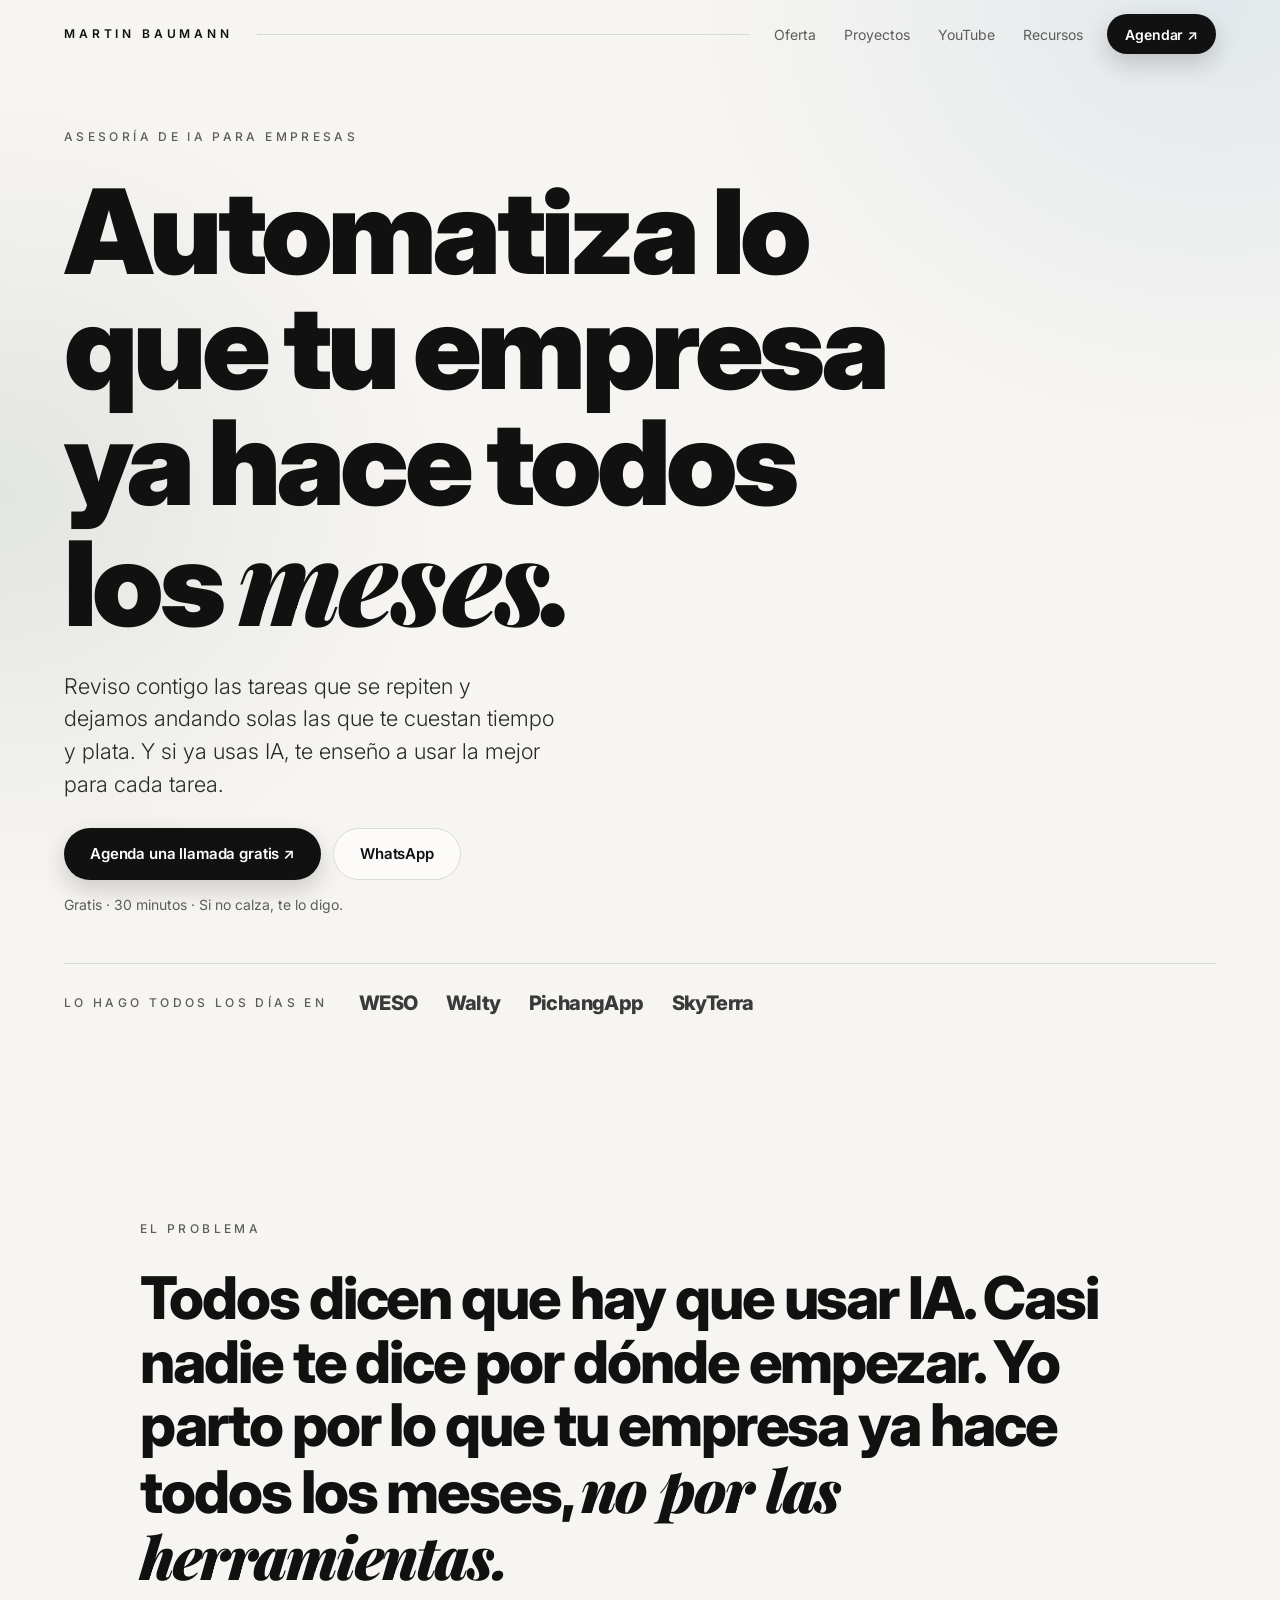
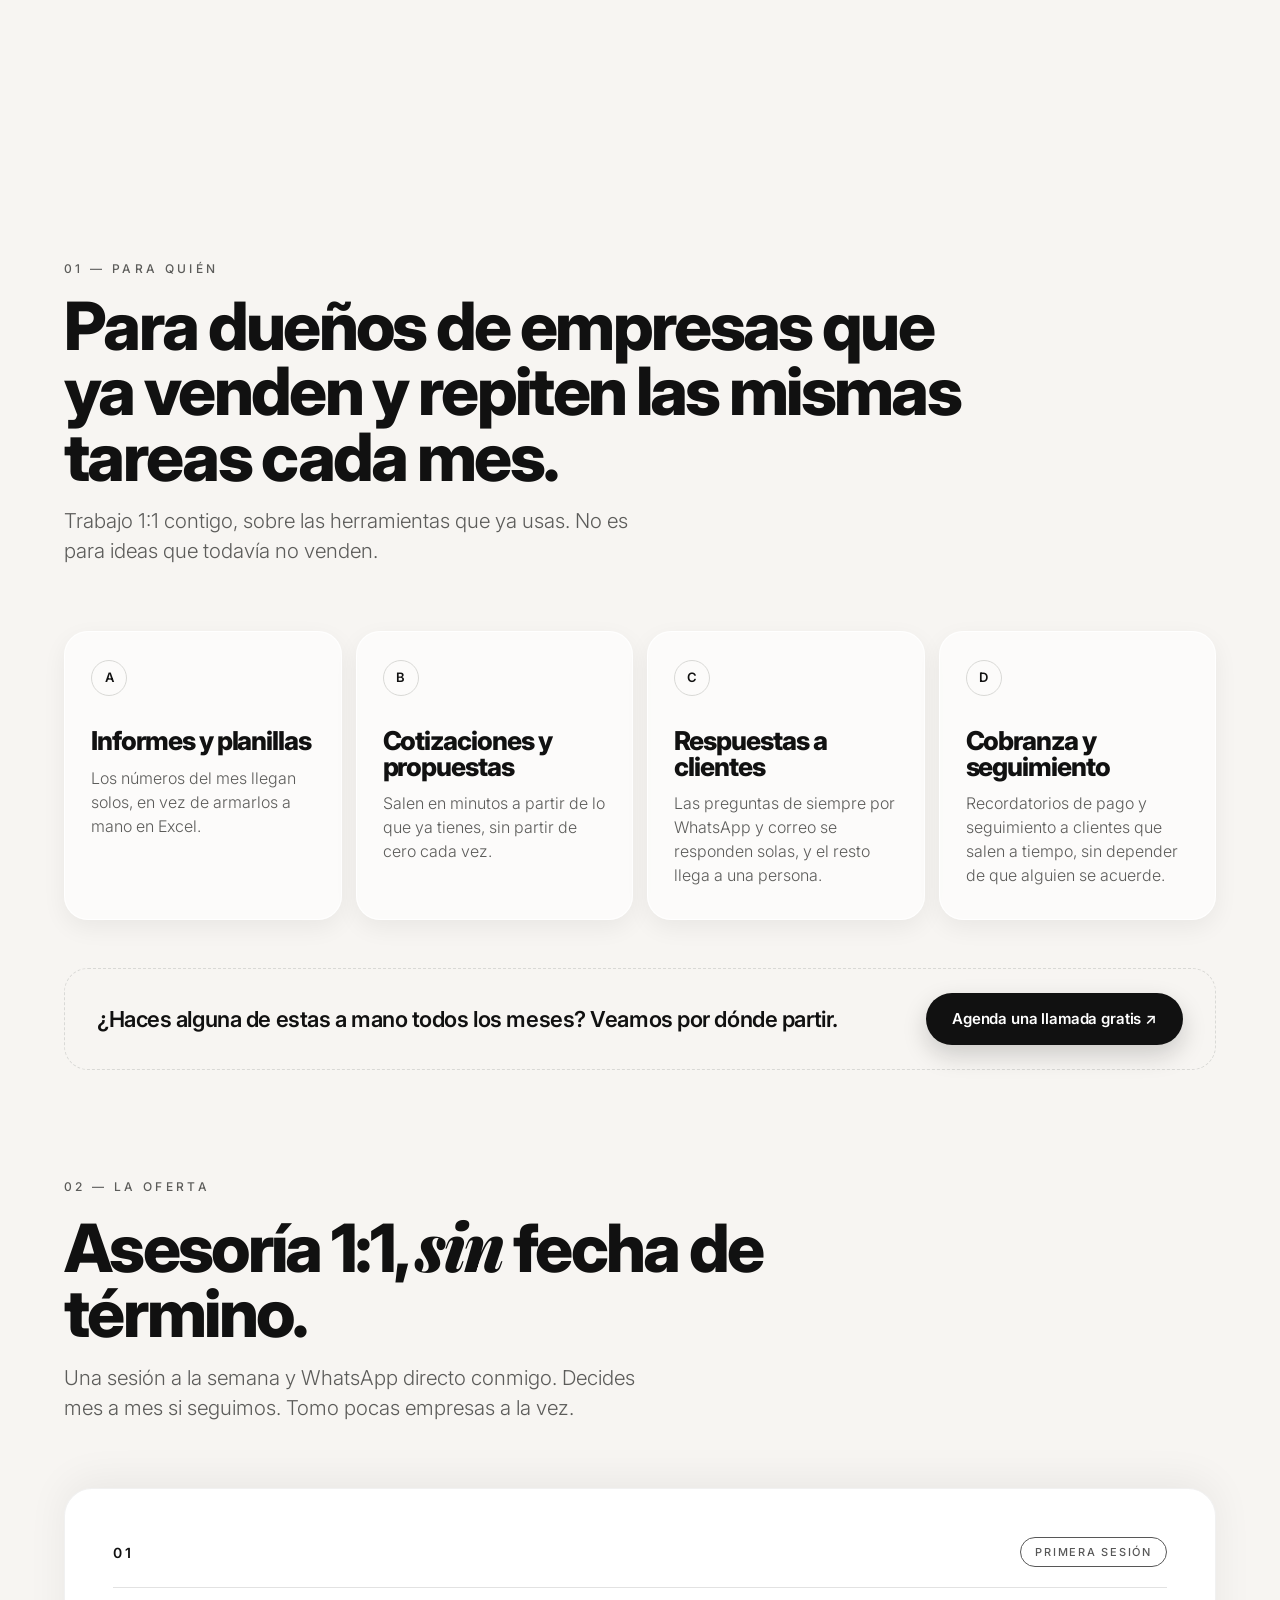
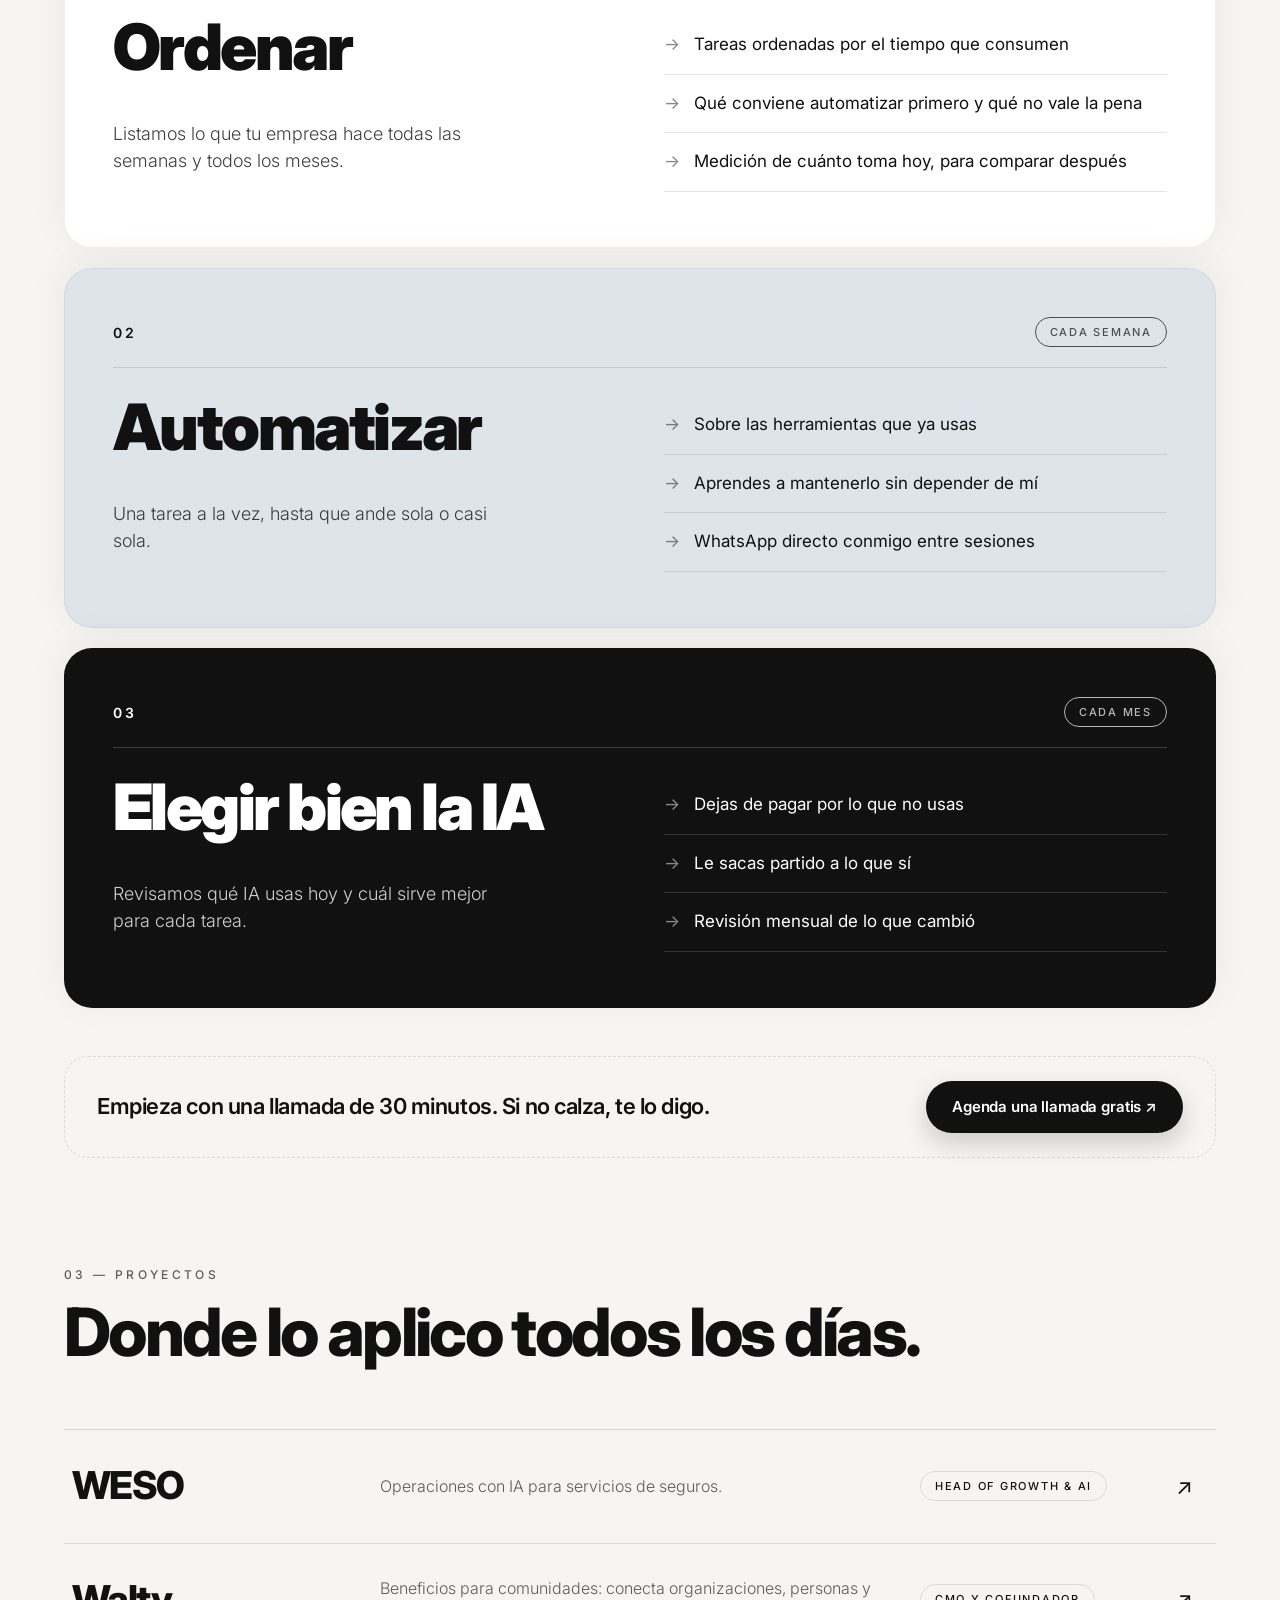
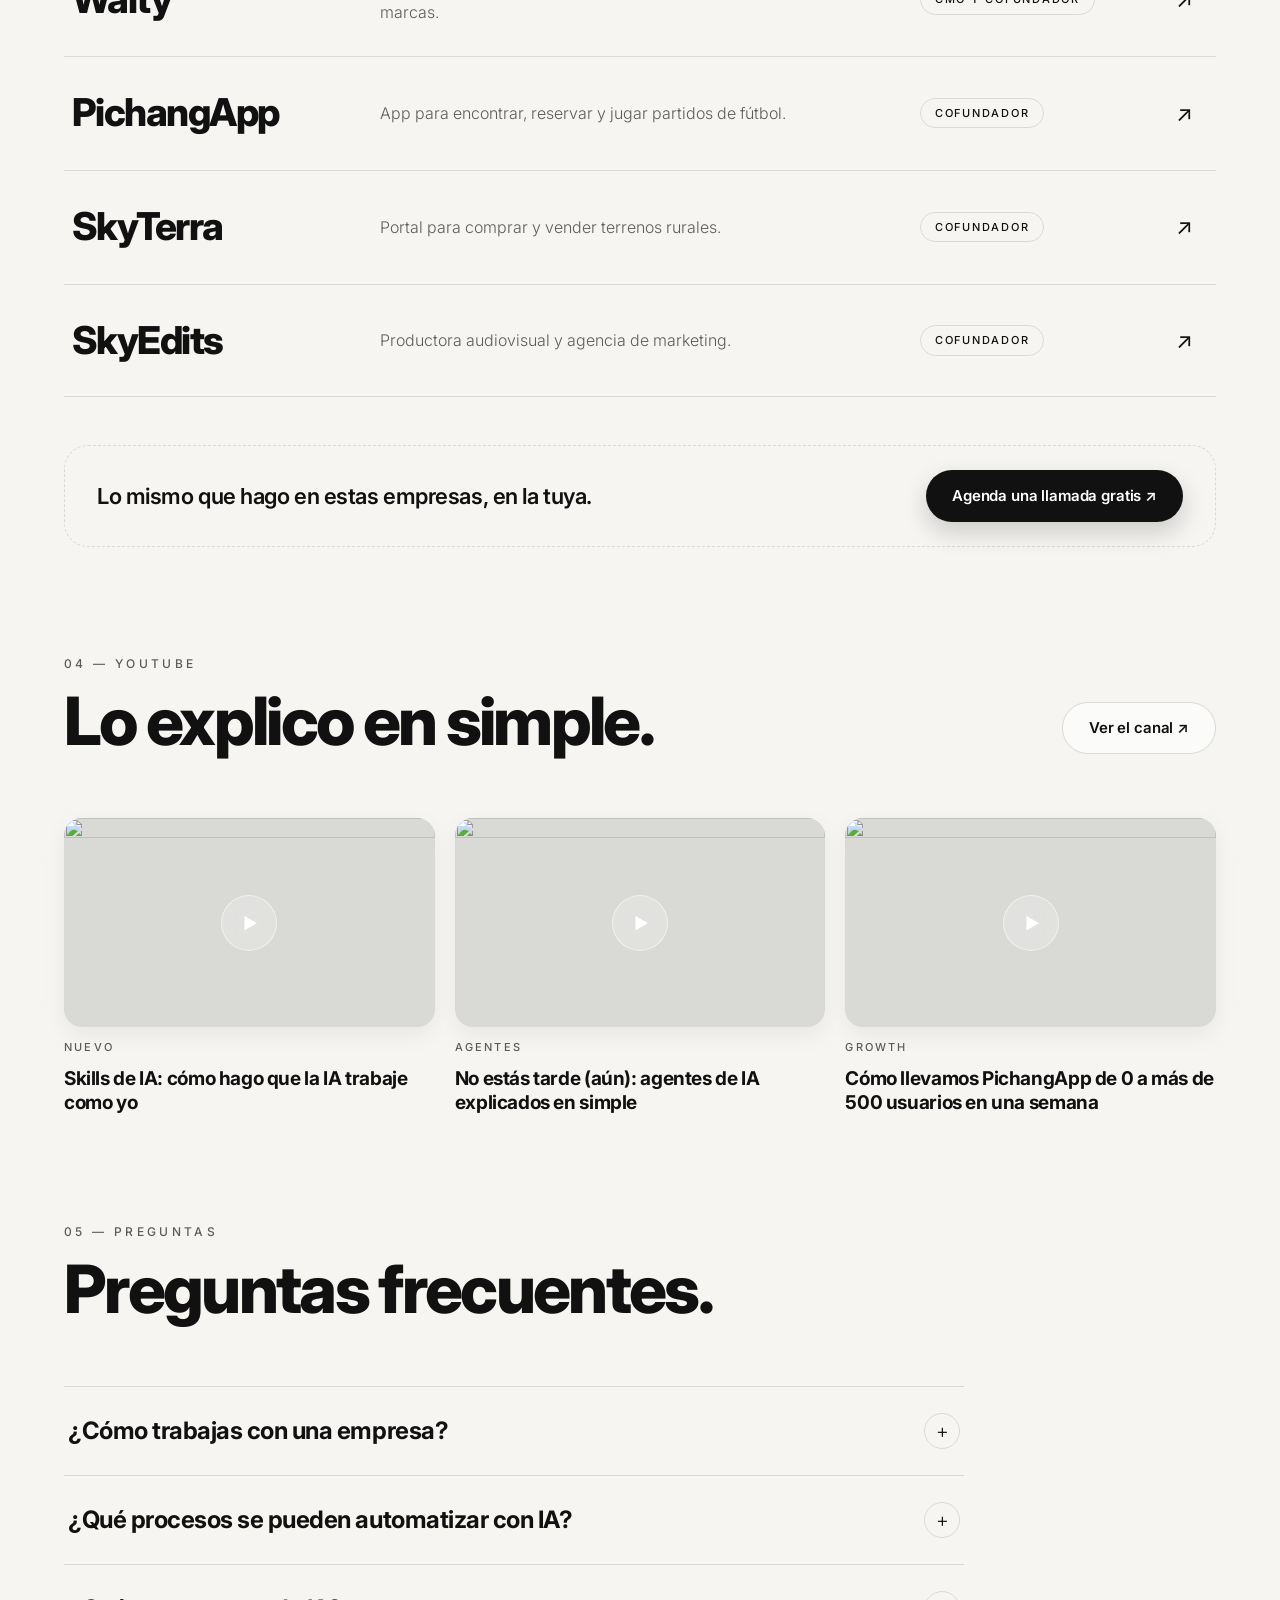
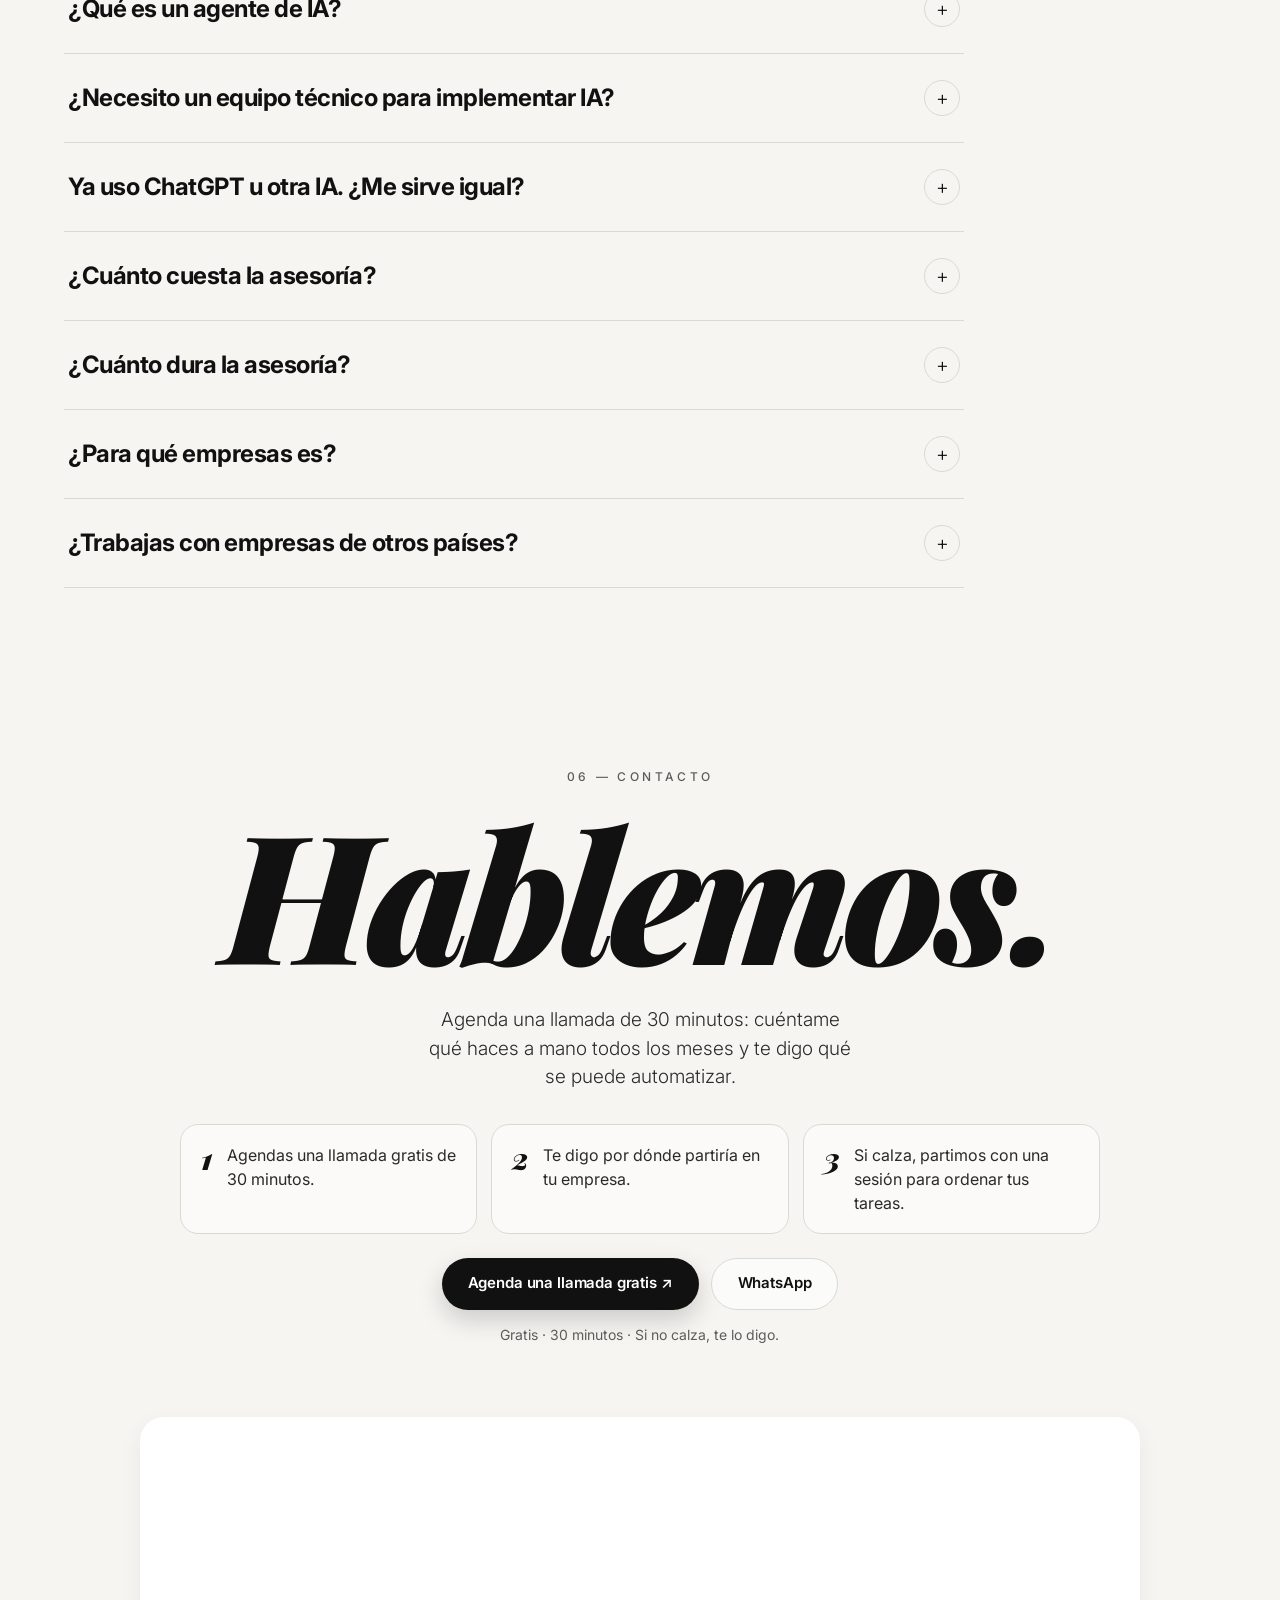
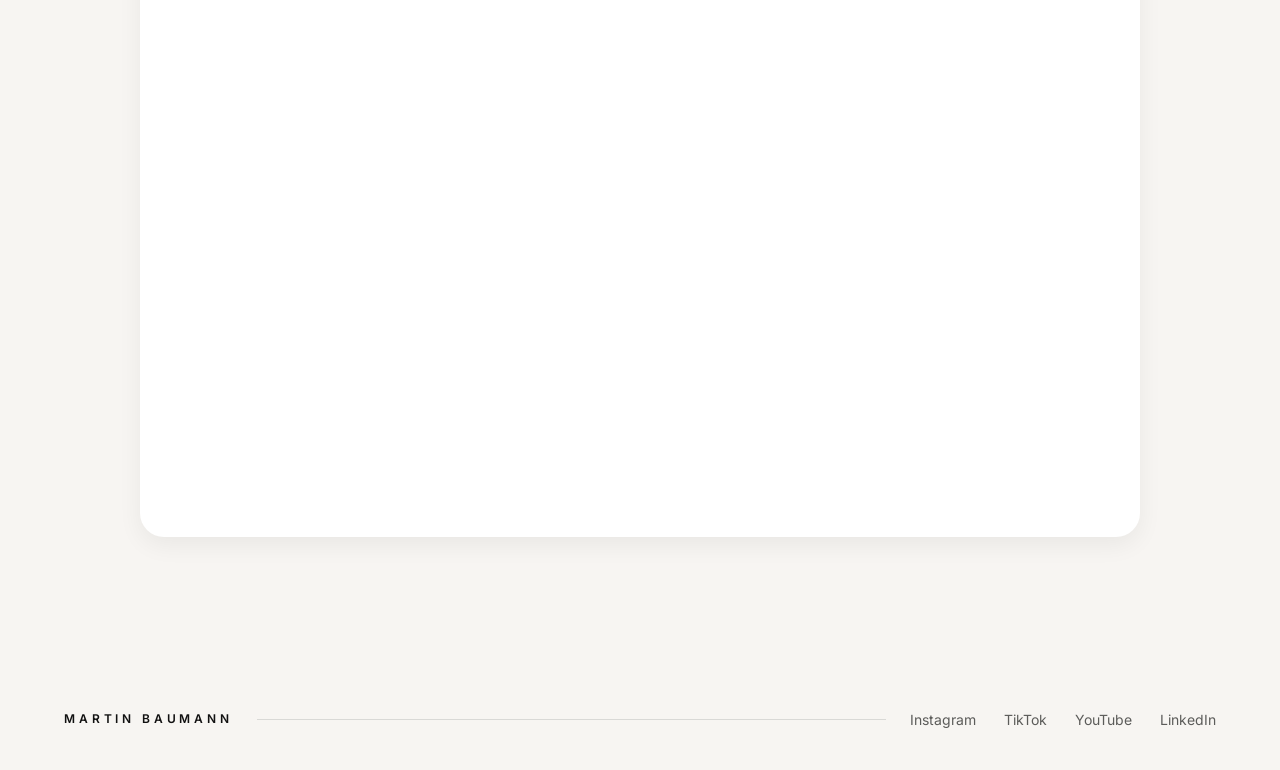
==== commit 2201e236: "feat: add Recursos page with the Hermes guide from the "Macs viejos" video - /recursos/ lists resour" ====
--- a/index.html
+++ b/index.html
@@ -187,6 +187,7 @@
         <a href="#oferta">Oferta</a>
         <a href="#proyectos">Proyectos</a>
         <a href="#youtube">YouTube</a>
+        <a href="/recursos/">Recursos</a>
       </nav>
       <a href="#" class="btn btn-dark btn-sm" data-cta="calendly">Agendar ↗</a>
     </header>
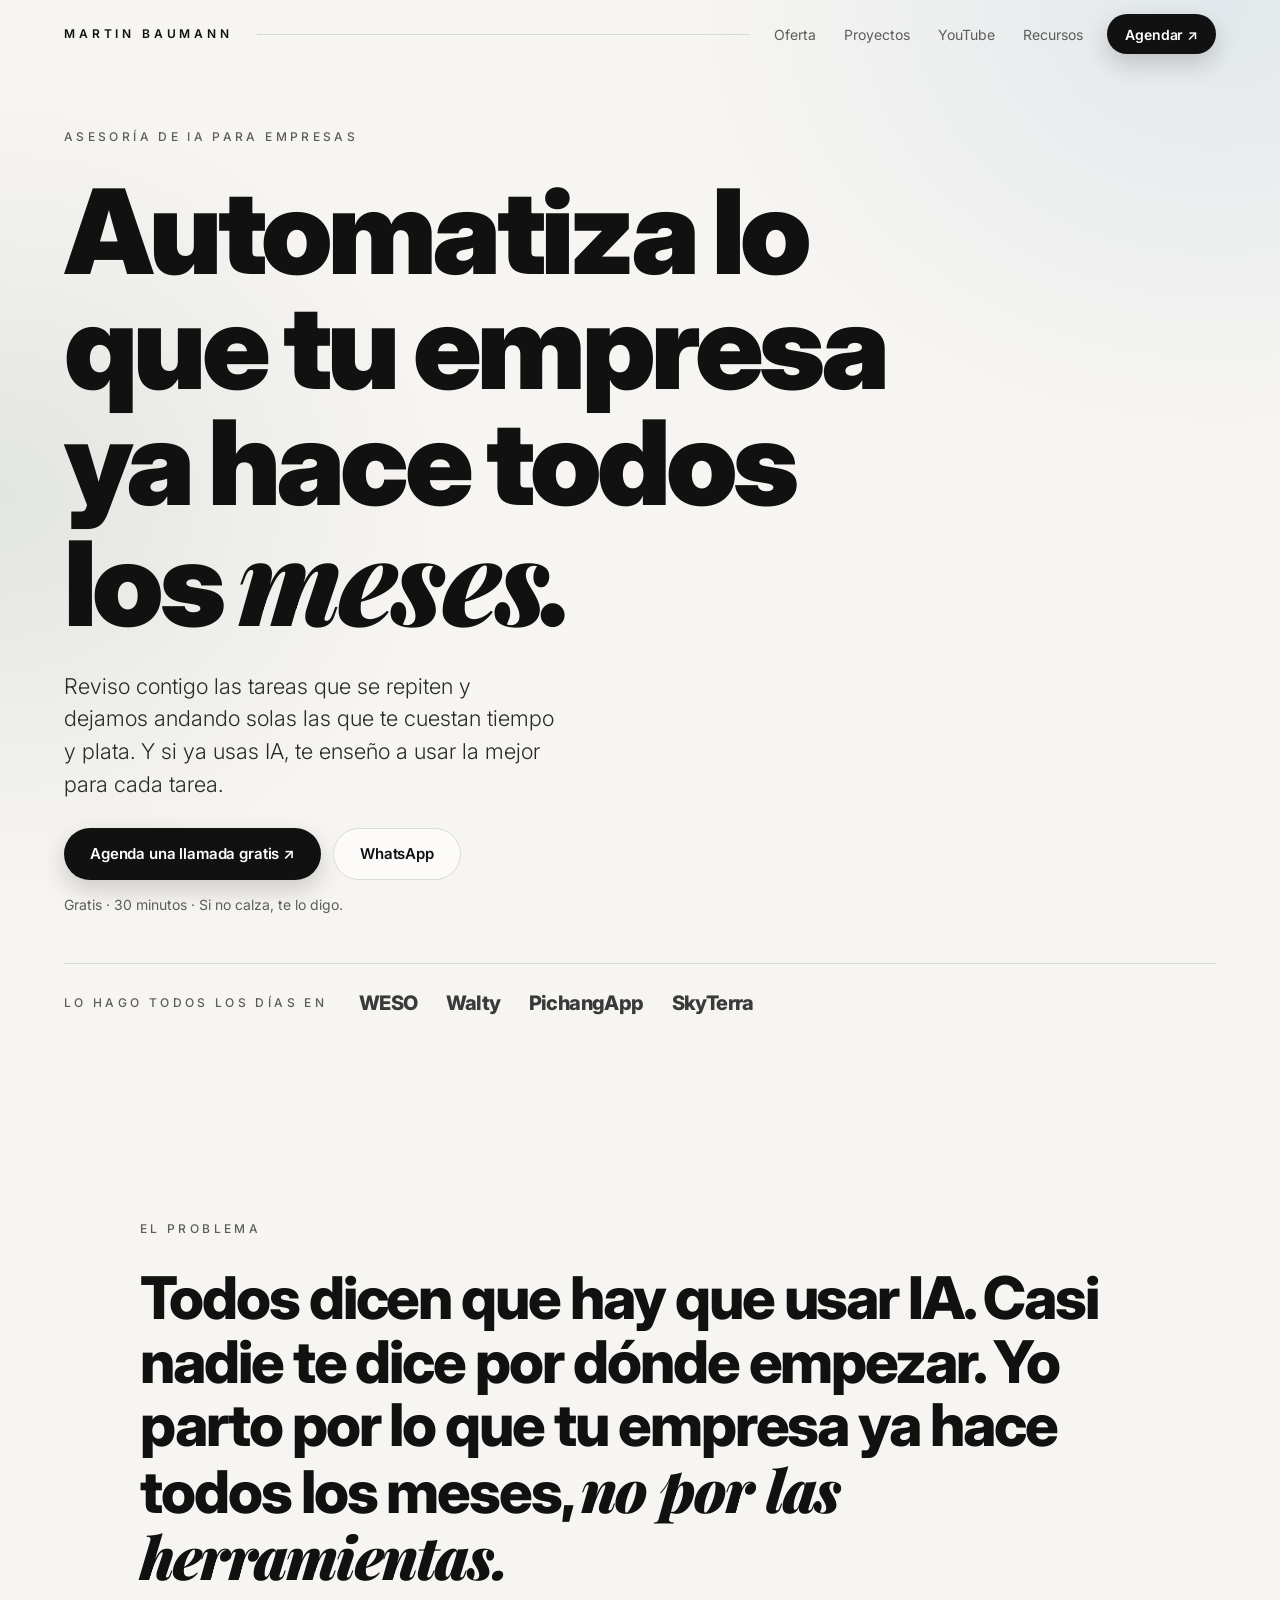
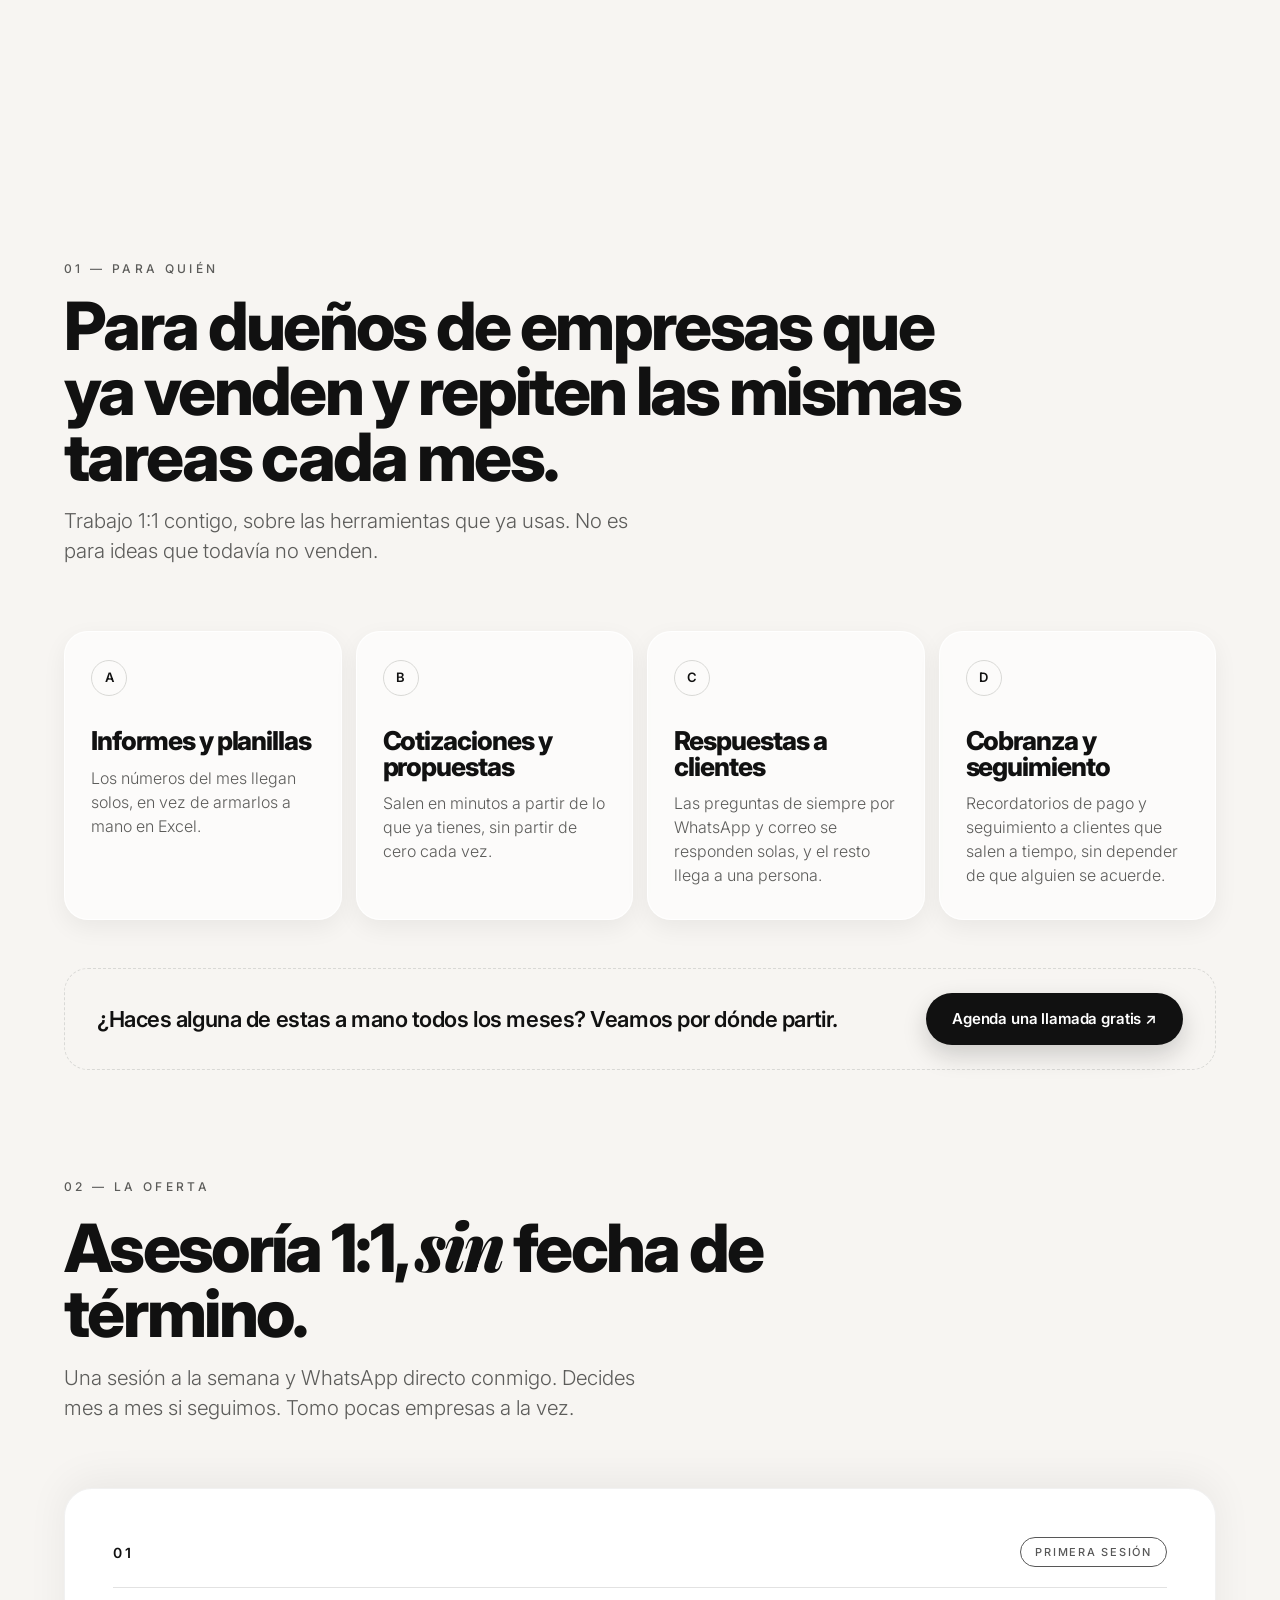
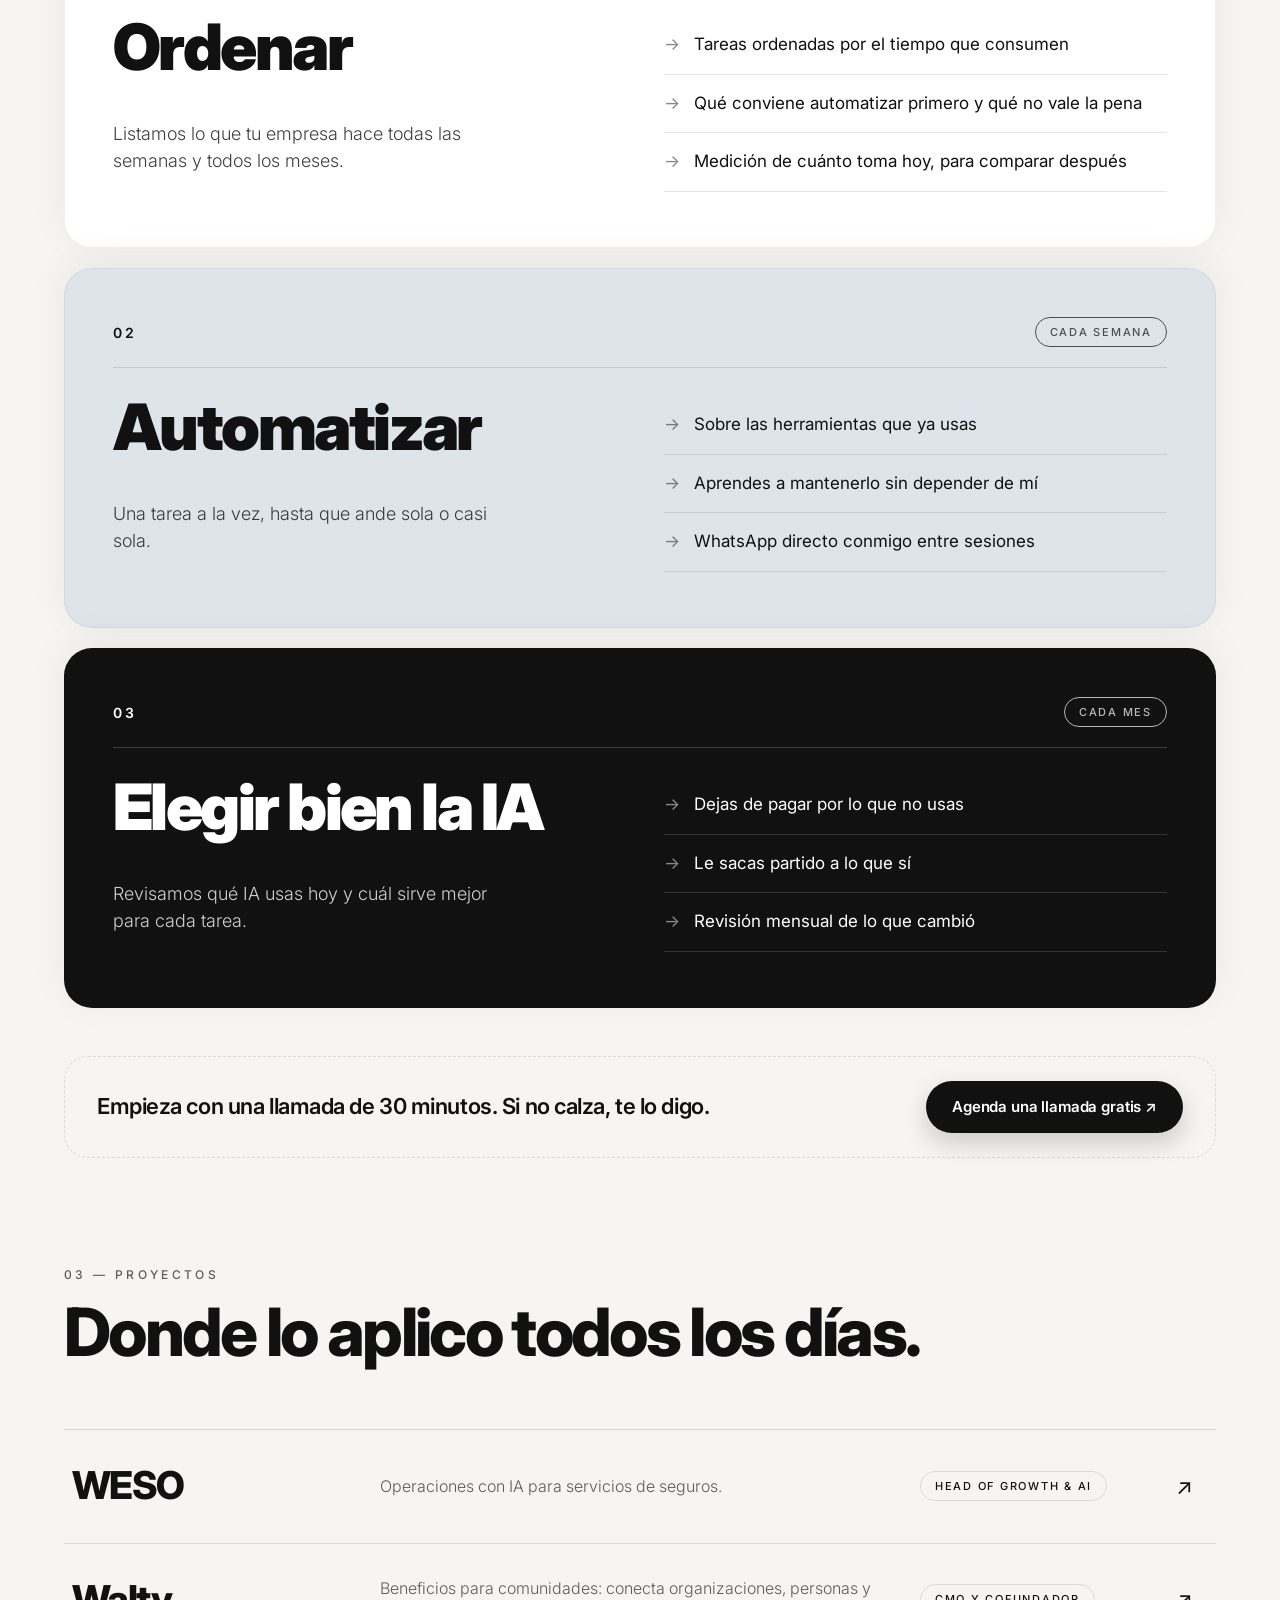
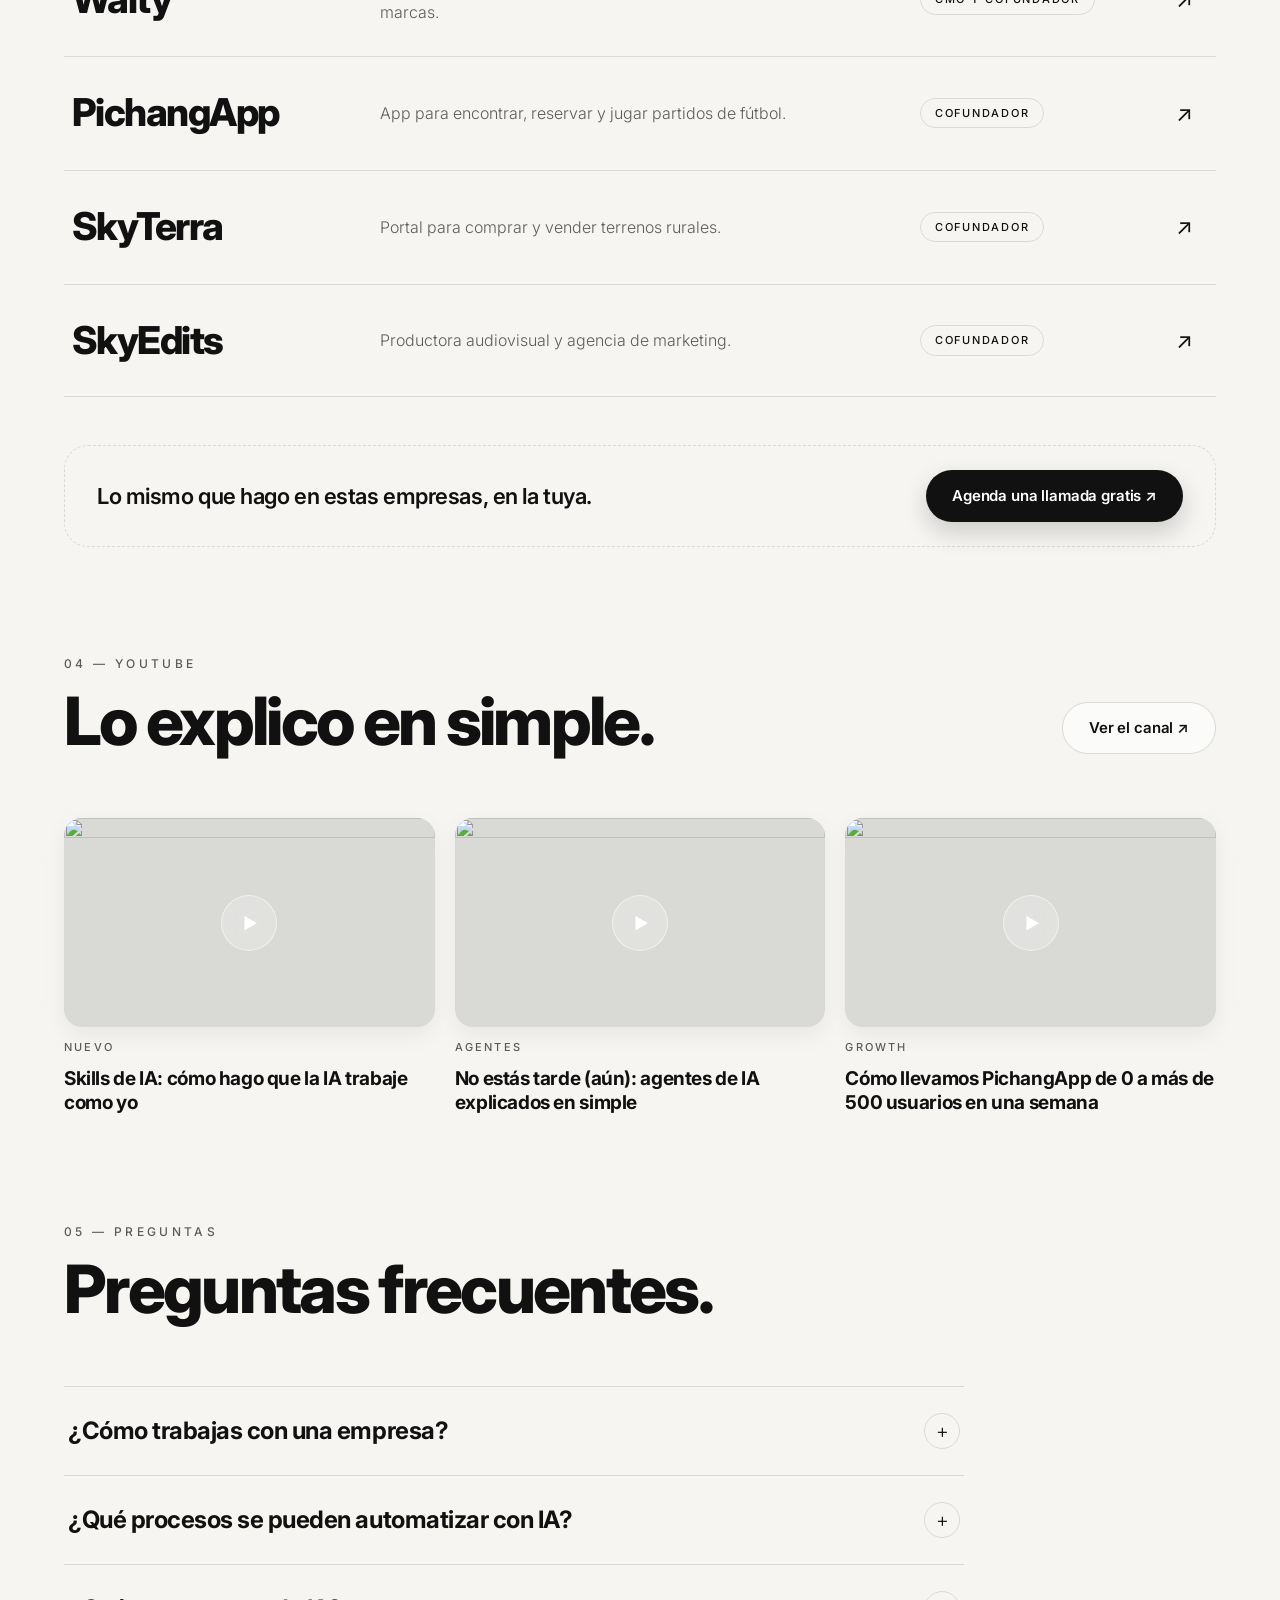
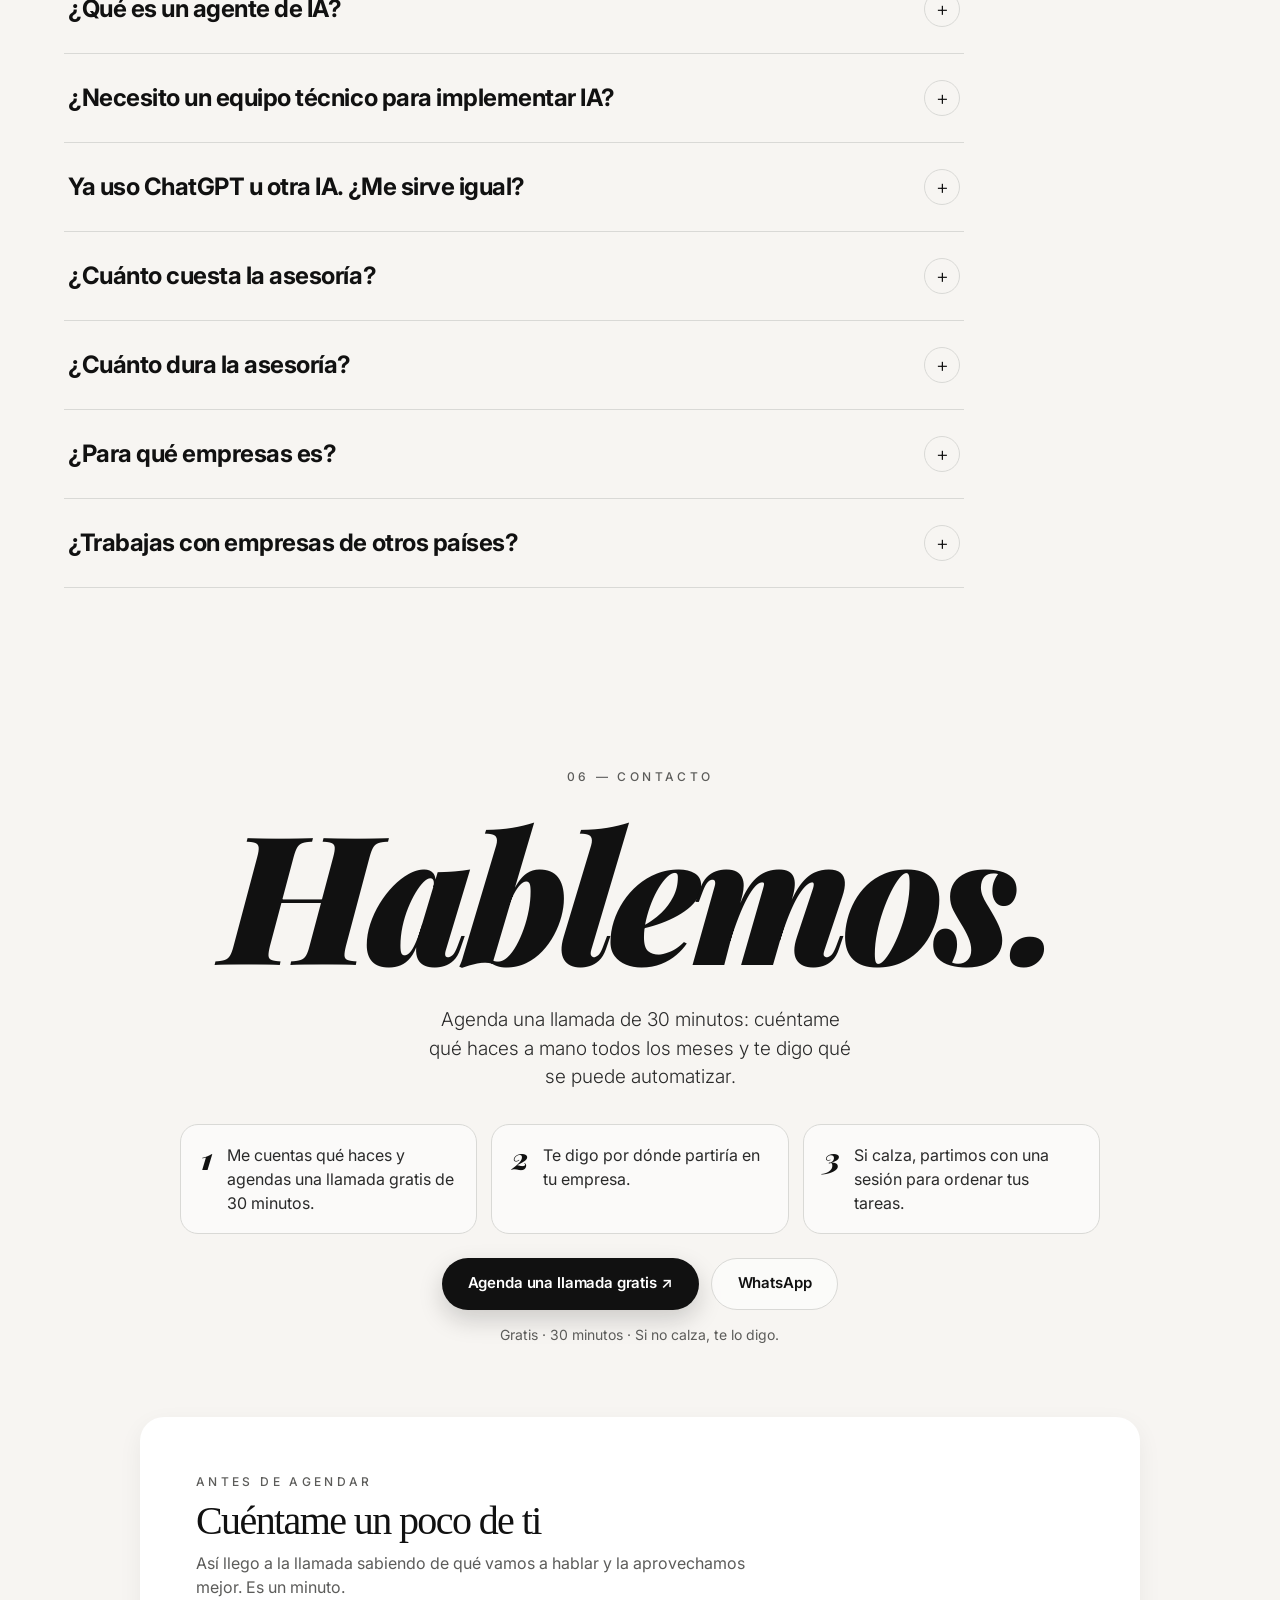
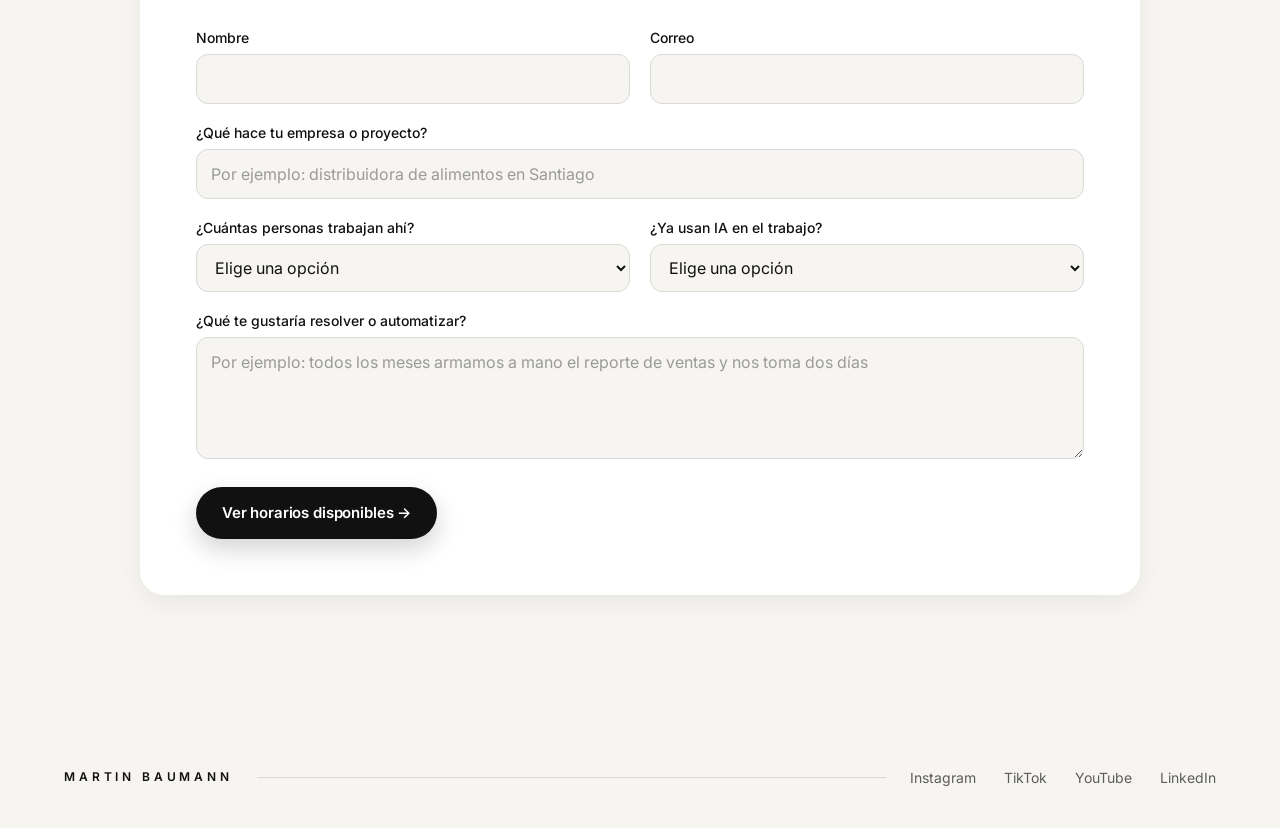
==== commit 1013cf9c: "feat: ask a few questions before showing the Calendly calendar Visitors now tell what their company " ====
--- a/index.html
+++ b/index.html
@@ -497,7 +497,7 @@
         <h2 class="closing-title" data-closing>Hablemos.</h2>
         <p class="closing-sub" data-reveal>Agenda una llamada de 30 minutos: cuéntame qué haces a mano todos los meses y te digo qué se puede automatizar.</p>
         <ol class="steps" data-reveal>
-          <li><b>1</b><span>Agendas una llamada gratis de 30 minutos.</span></li>
+          <li><b>1</b><span>Me cuentas qué haces y agendas una llamada gratis de 30 minutos.</span></li>
           <li><b>2</b><span>Te digo por dónde partiría en tu empresa.</span></li>
           <li><b>3</b><span>Si calza, partimos con una sesión para ordenar tus tareas.</span></li>
         </ol>
@@ -506,8 +506,57 @@
           <a href="#" class="btn btn-light" data-cta="whatsapp">WhatsApp</a>
           <p class="cta-micro">Gratis · 30 minutos · Si no calza, te lo digo.</p>
         </div>
-        <!-- Calendly integrado: aparece solo cuando CALENDLY_URL tiene un link (script.js) -->
-        <div class="calendly-slot" id="agenda" hidden></div>
+        <!-- Agenda: primero unas preguntas cortas y después el calendario de Calendly con las respuestas (script.js).
+             Aparece solo cuando CALENDLY_URL tiene un link. -->
+        <div class="calendly-slot" id="agenda" hidden>
+          <form class="prebook" id="prebook">
+            <p class="label">Antes de agendar</p>
+            <h3 class="prebook-title">Cuéntame un poco de ti</h3>
+            <p class="prebook-sub">Así llego a la llamada sabiendo de qué vamos a hablar y la aprovechamos mejor. Es un minuto.</p>
+            <div class="prebook-grid">
+              <label class="field">
+                <span>Nombre</span>
+                <input name="nombre" required maxlength="80" autocomplete="name" />
+              </label>
+              <label class="field">
+                <span>Correo</span>
+                <input type="email" name="email" required maxlength="120" autocomplete="email" />
+              </label>
+              <label class="field field-wide">
+                <span>¿Qué hace tu empresa o proyecto?</span>
+                <input name="empresa" required maxlength="200" placeholder="Por ejemplo: distribuidora de alimentos en Santiago" />
+              </label>
+              <label class="field">
+                <span>¿Cuántas personas trabajan ahí?</span>
+                <select name="tamano" required>
+                  <option value="" selected disabled>Elige una opción</option>
+                  <option>Solo yo</option>
+                  <option>2 a 10</option>
+                  <option>11 a 50</option>
+                  <option>Más de 50</option>
+                </select>
+              </label>
+              <label class="field">
+                <span>¿Ya usan IA en el trabajo?</span>
+                <select name="ia" required>
+                  <option value="" selected disabled>Elige una opción</option>
+                  <option>Todavía no</option>
+                  <option>Un poco (ChatGPT u otras)</option>
+                  <option>Sí, en algunos procesos</option>
+                </select>
+              </label>
+              <label class="field field-wide">
+                <span>¿Qué te gustaría resolver o automatizar?</span>
+                <textarea name="busca" required minlength="15" maxlength="600" rows="4" placeholder="Por ejemplo: todos los meses armamos a mano el reporte de ventas y nos toma dos días"></textarea>
+              </label>
+            </div>
+            <button type="submit" class="btn btn-dark">Ver horarios disponibles →</button>
+          </form>
+          <div class="prebook-calendar" hidden>
+            <button type="button" class="prebook-back">← Cambiar mis respuestas</button>
+            <div class="calendly-embed"></div>
+          </div>
+        </div>
       </section>
     </main>
 
--- a/styles.css
+++ b/styles.css
@@ -957,6 +957,7 @@
 
 /* Calendly integrado en el cierre */
 .calendly-slot {
+  scroll-margin-top: 88px;
   width: min(100%, 1000px);
   margin: 48px auto 0;
   border-radius: var(--radius);
@@ -964,13 +965,106 @@
   background: var(--blanco);
   box-shadow: var(--shadow);
 }
-.calendly-inline-widget {
+.calendly-embed {
   min-width: 300px;
   height: 720px;
 }
 @media (max-width: 640px) {
-  .calendly-inline-widget {
+  .calendly-embed {
     height: 900px;
+  }
+}
+
+/* Preguntas antes de agendar */
+.prebook {
+  padding: clamp(24px, 5vw, 56px);
+  text-align: left;
+}
+.prebook[hidden],
+.prebook-calendar[hidden] {
+  display: none;
+}
+.prebook-title {
+  margin: 8px 0;
+  font-family: var(--serif);
+  font-weight: 500;
+  font-size: clamp(28px, 4vw, 40px);
+  line-height: 1.1;
+}
+.prebook-sub {
+  margin: 0 0 28px;
+  max-width: 560px;
+  color: var(--gris-texto);
+}
+.prebook-grid {
+  display: grid;
+  grid-template-columns: 1fr 1fr;
+  gap: 18px 20px;
+  margin-bottom: 28px;
+}
+.field {
+  display: flex;
+  flex-direction: column;
+  gap: 6px;
+  min-width: 0;
+}
+.field-wide {
+  grid-column: 1 / -1;
+}
+.field span {
+  font-size: 14px;
+  font-weight: 500;
+}
+.field input,
+.field select,
+.field textarea {
+  width: 100%;
+  padding: 12px 14px;
+  font: inherit;
+  font-size: 16px;
+  color: var(--carbon);
+  background: var(--marfil);
+  border: 1px solid var(--gris);
+  border-radius: 12px;
+  transition: border-color 0.2s var(--ease), background-color 0.2s var(--ease);
+}
+.field textarea {
+  resize: vertical;
+  min-height: 110px;
+}
+.field input::placeholder,
+.field textarea::placeholder {
+  color: #9a9a97;
+}
+.field input:focus,
+.field select:focus,
+.field textarea:focus {
+  outline: none;
+  border-color: var(--carbon);
+  background: var(--blanco);
+}
+.prebook .btn {
+  border: 0;
+  cursor: pointer;
+  font-family: inherit;
+}
+.prebook-back {
+  display: block;
+  margin: 16px 20px 0;
+  padding: 6px 4px;
+  font: inherit;
+  font-size: 14px;
+  color: var(--gris-texto);
+  background: none;
+  border: 0;
+  cursor: pointer;
+}
+.prebook-back:hover {
+  color: var(--carbon);
+}
+@media (max-width: 640px) {
+  .prebook-grid {
+    grid-template-columns: 1fr;
   }
 }
 
